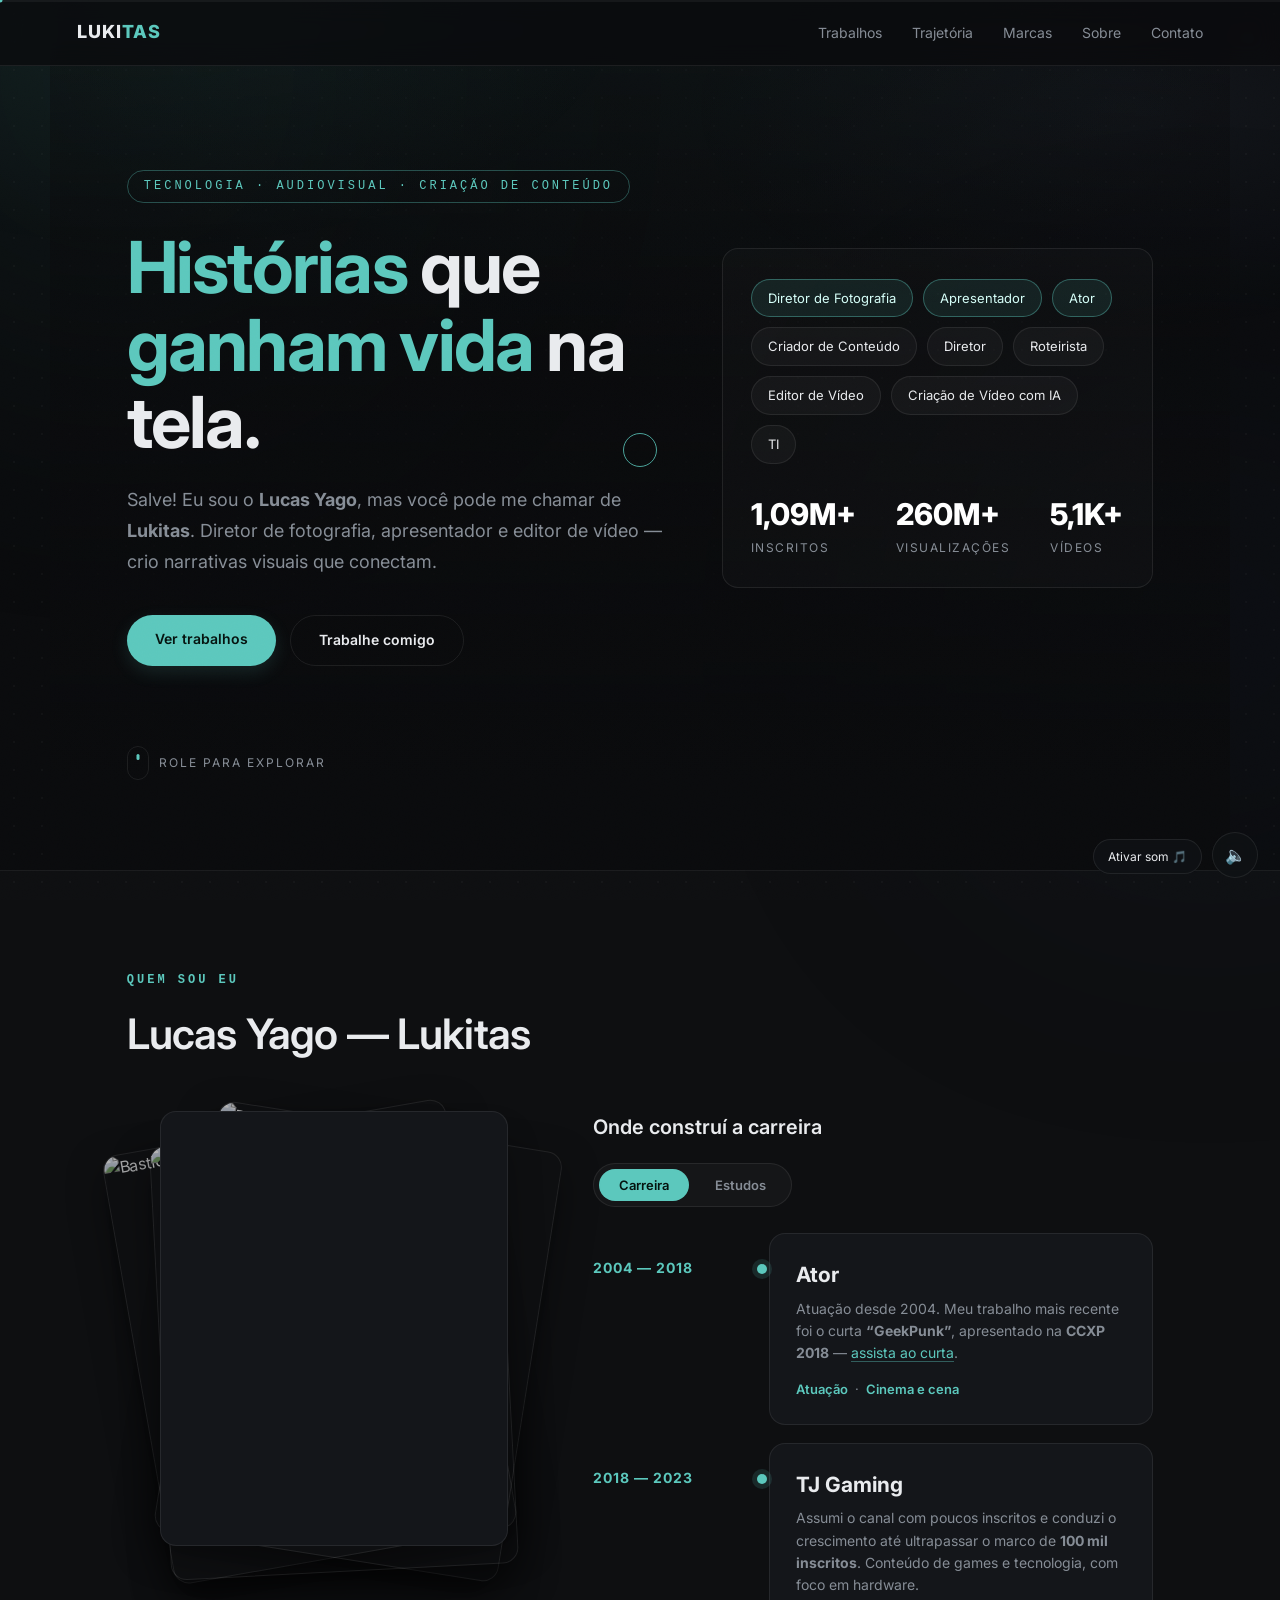
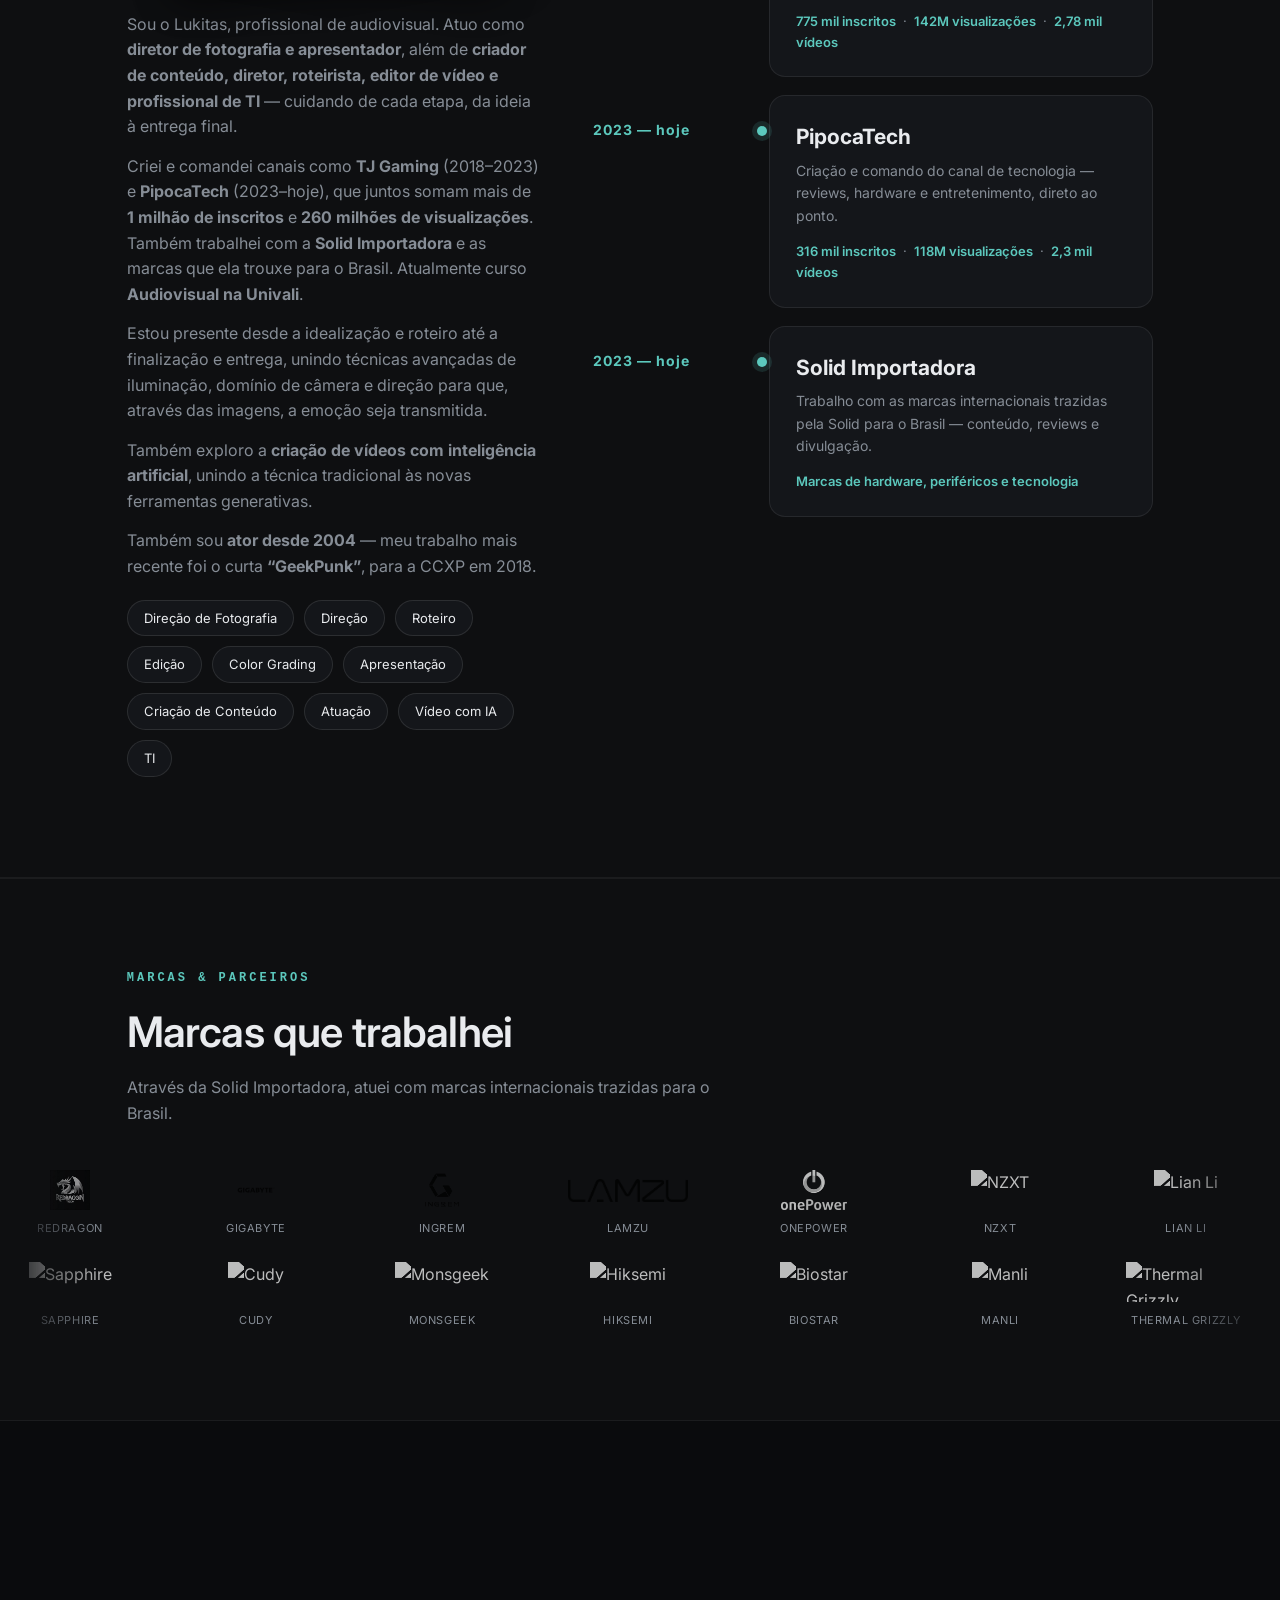
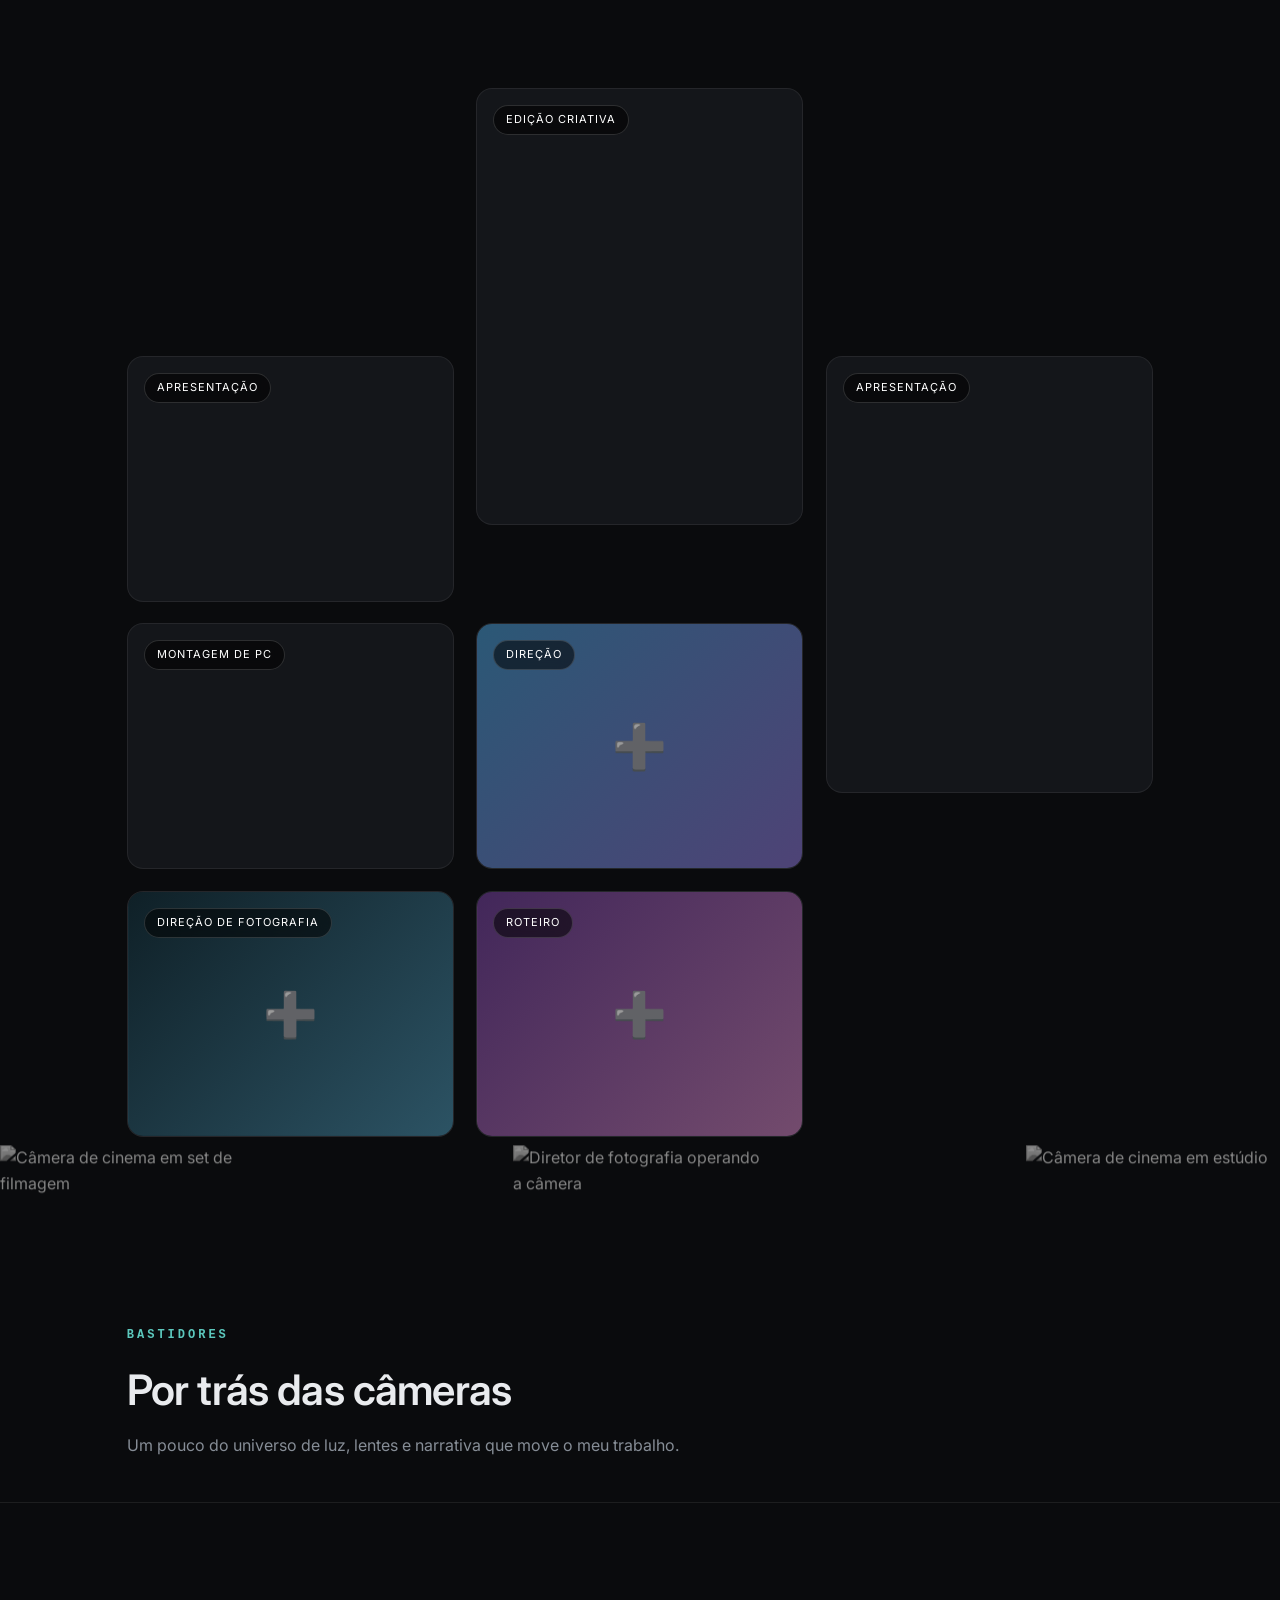
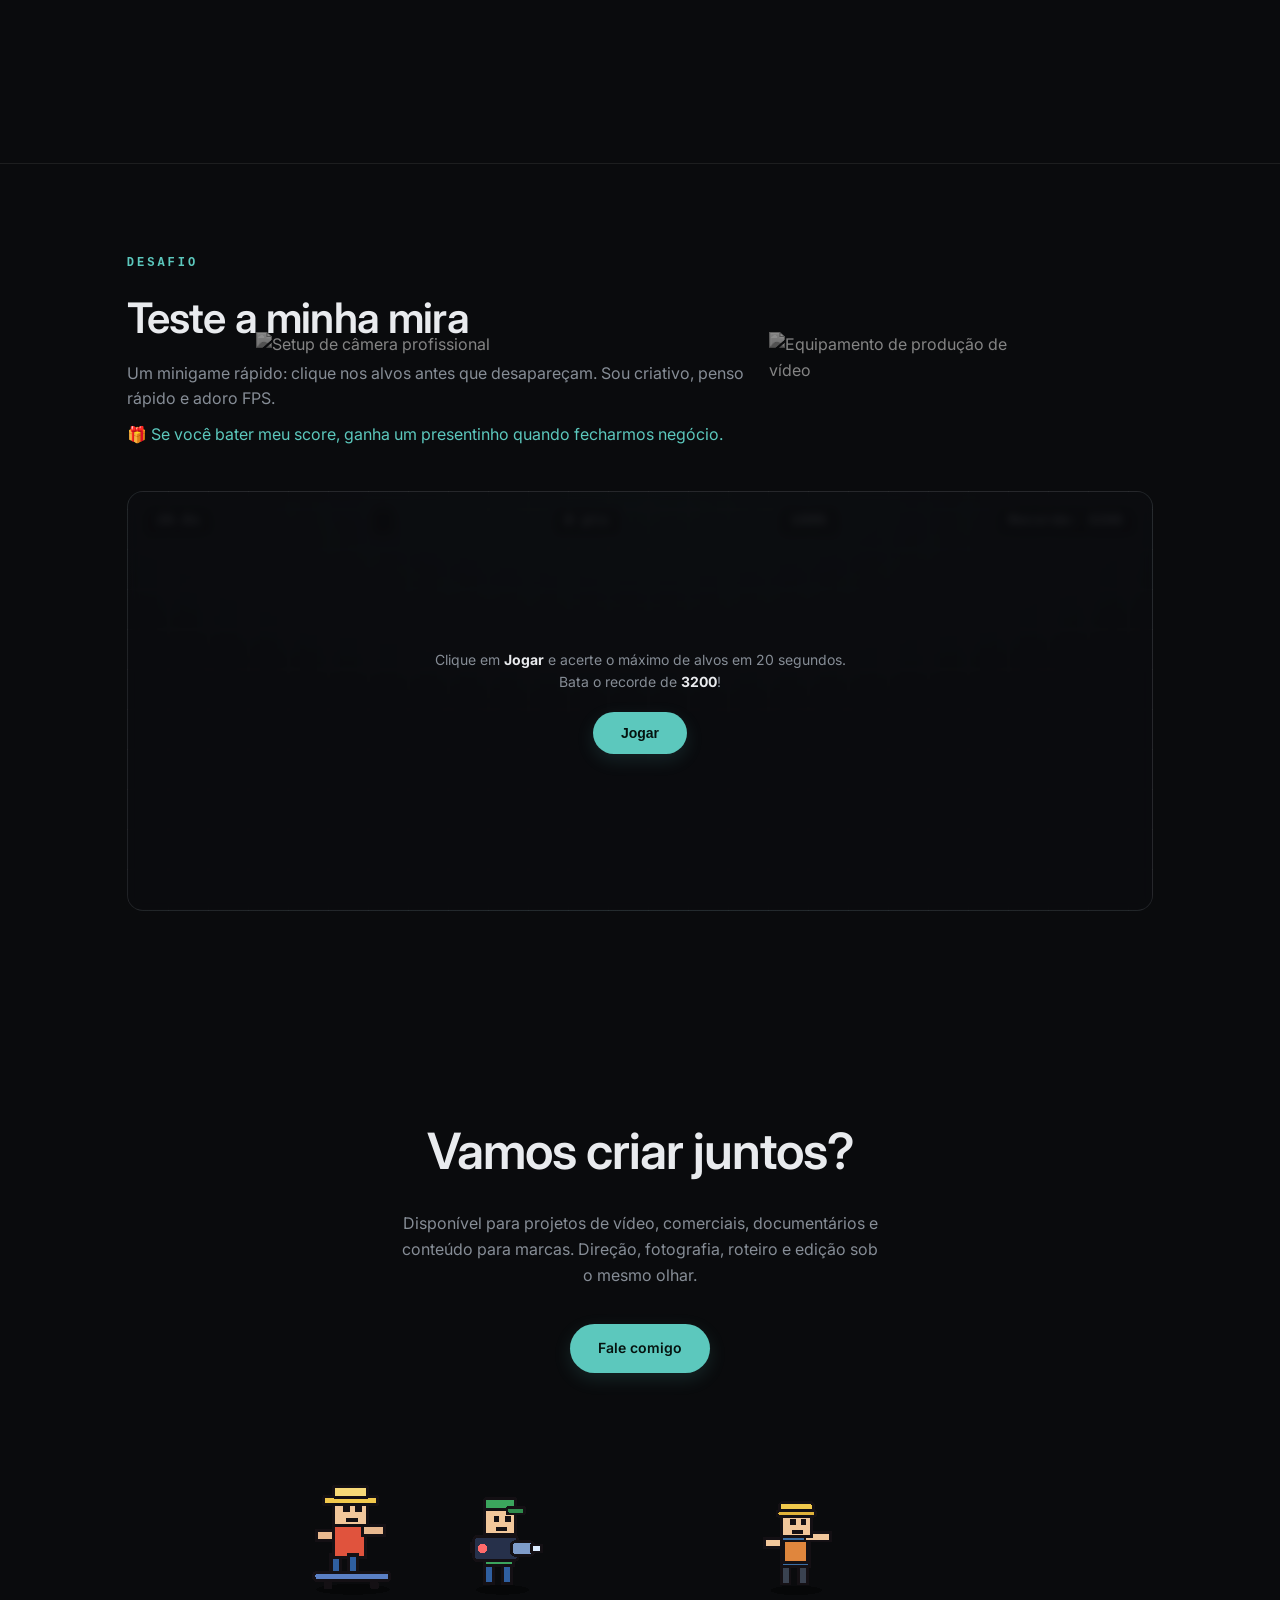
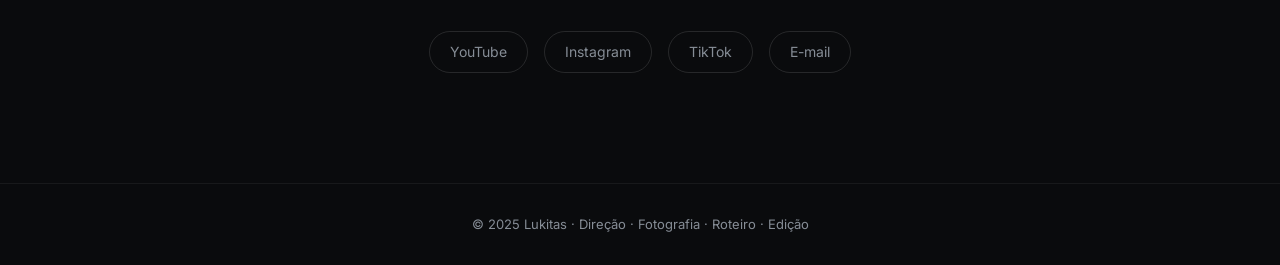
==== portfolio/index.html @ 2ec91adf "Remove floating hero video (subtle glow instead), redesign soundtrack to elegant ambient (pad+bass+s" ====
<!DOCTYPE html>
<html lang="pt-BR">
<head>
<meta charset="UTF-8">
<meta name="viewport" content="width=device-width, initial-scale=1.0">
<link rel="preconnect" href="https://fonts.googleapis.com">
<link rel="preconnect" href="https://fonts.gstatic.com" crossorigin>
<link href="https://fonts.googleapis.com/css2?family=Inter:wght@300;400;500;600;700;800&display=swap" rel="stylesheet">
<title>Lukitas — Direção, Fotografia &amp; Vídeo</title>
<style>
  :root {
    --bg: #0a0b0d;
    --bg-soft: #101216;
    --card: #14161a;
    --txt: #e9ebee;
    --muted: #868d96;
    --accent: #5cc8bd;
    --accent2: #7f9cc9;
    --line: rgba(255,255,255,.08);
    --radius: 16px;
    --maxw: 1180px;
  }
  * { margin: 0; padding: 0; box-sizing: border-box; }
  html { scroll-behavior: smooth; }
  body {
    background: var(--bg);
    color: var(--txt);
    font-family: 'Inter', system-ui, -apple-system, sans-serif;
    line-height: 1.6;
    overflow-x: hidden;
  }
  body::before {
    content: ''; position: fixed; inset: 0; z-index: 0; pointer-events: none;
    background-image: radial-gradient(rgba(255,255,255,.032) 1px, transparent 1px);
    background-size: 28px 28px;
  }
  .display { font-family: 'Inter', system-ui, sans-serif; font-weight: 600; letter-spacing: -0.02em; }

  /* ---------- Fundo decorativo ---------- */
  .glow {
    position: fixed; border-radius: 50%; filter: blur(150px); opacity: .12;
    pointer-events: none; z-index: 0;
  }
  .glow.a { width: 520px; height: 520px; background: #2f6f68; top: -180px; left: -140px; }
  .glow.b { width: 460px; height: 460px; background: #2a3a5c; top: 45%; right: -160px; }

  /* ---------- Nav ---------- */
  header {
    position: fixed; top: 0; left: 0; right: 0; z-index: 50;
    display: flex; justify-content: space-between; align-items: center;
    padding: 18px 6vw;
    backdrop-filter: blur(12px);
    background: rgba(10,11,13,.72);
    border-bottom: 1px solid var(--line);
  }
  .logo { font-weight: 800; letter-spacing: 1px; font-size: 18px; }
  .logo span { color: var(--accent); }
  nav a {
    color: var(--muted); text-decoration: none; margin-left: 26px;
    font-size: 14px; transition: color .25s;
  }
  nav a:hover { color: var(--txt); }

  /* ---------- Hero ---------- */
  .hero {
    position: relative; z-index: 1;
    max-width: var(--maxw); margin: 0 auto;
    padding: 170px 6vw 90px;
    display: grid; grid-template-columns: minmax(0, 1.25fr) minmax(0, 1fr);
    column-gap: 56px; row-gap: 34px; align-items: center;
  }
  .hero-esq { min-width: 0; }
  .hero-dir { display: flex; flex-direction: column; gap: 26px; background: rgba(255,255,255,.02); border: 1px solid var(--line); border-radius: var(--radius); padding: 30px 28px; }
  .hero .scroll-cue { grid-column: 1 / -1; }
  .hero-dir .roles { margin-top: 0; }
  .hero-dir .stats { margin-top: 0; }
  @media (max-width: 900px) { .hero { grid-template-columns: 1fr; } .hero-dir { padding: 24px 22px; } }
  .tag {
    display: inline-block; font-size: 12px; letter-spacing: 3px;
    text-transform: uppercase; color: var(--accent);
    font-family: ui-monospace, 'SF Mono', Menlo, monospace;
    border: 1px solid rgba(92,200,189,.35); border-radius: 999px;
    padding: 6px 16px; margin-bottom: 26px;
  }
  .hero h1 {
    font-size: clamp(38px, 5.6vw, 72px); line-height: 1.08;
    font-weight: 700; letter-spacing: -0.025em; margin-bottom: 24px;
  }
  .hero h1 em { font-style: normal; color: var(--accent); }
  .hero p { color: var(--muted); font-size: clamp(15px, 1.6vw, 18px); max-width: 620px; line-height: 1.7; }
  .cta { margin-top: 38px; display: flex; gap: 14px; flex-wrap: wrap; }
  .btn {
    padding: 13px 28px; border-radius: 999px; font-size: 14px; font-weight: 600;
    text-decoration: none; transition: transform .25s, box-shadow .25s;
    display: inline-block; cursor: pointer; border: none;
  }
  .btn.primary { background: var(--accent); color: #05130f; box-shadow: 0 6px 18px rgba(92,200,189,.14); }
  .btn.ghost { background: transparent; color: var(--txt); border: 1px solid var(--line); }
  .btn.ghost:hover { border-color: var(--accent); }
  .btn:hover { transform: translateY(-2px); }
  .roles { display: flex; flex-wrap: wrap; gap: 10px; margin-top: 30px; }
  .roles span {
    font-size: 13px; color: var(--txt); padding: 8px 16px; border-radius: 999px;
    background: rgba(255,255,255,.035); border: 1px solid var(--line);
  }
  .roles span.princ { background: rgba(92,200,189,.10); border-color: rgba(92,200,189,.40); color: #d6fff9; }
  .stats { display: flex; gap: 40px; margin-top: 44px; flex-wrap: wrap; }
  .stats div { display: flex; flex-direction: column; }
  .stats strong { font-size: 30px; font-weight: 800; color: #fff; }
  .stats span { font-size: 12px; letter-spacing: 1.5px; text-transform: uppercase; color: var(--muted); }
  @media (max-width: 720px) { .stats { gap: 26px; } .stats strong { font-size: 24px; } }
  .sec-head p { color: var(--muted); margin-top: 10px; max-width: 620px; }
  /* Timeline */
  #trajetoria { padding: 100px 0; }
  .timeline { display: flex; flex-direction: column; gap: 18px; }
  .tl-item { display: grid; grid-template-columns: 150px 1fr; gap: 26px; align-items: start; }
  .tl-ano { color: var(--accent); font-weight: 700; font-size: 14px; padding-top: 24px; letter-spacing: 1px; }
  .tl-card { background: var(--card); border: 1px solid rgba(255,255,255,.08); border-radius: var(--radius); padding: 24px 26px; position: relative; }
  .tl-card::before { content: ''; position: absolute; left: -13px; top: 30px; width: 10px; height: 10px; border-radius: 50%; background: var(--accent); box-shadow: 0 0 0 5px rgba(92,200,189,.14); }
  .tl-card h3 { font-size: 21px; margin-bottom: 6px; }
  .tl-card p { color: var(--muted); font-size: 14px; }
  .tl-stats { margin-top: 14px; font-size: 13px; color: var(--accent); font-weight: 600; }
  .tl-card a { color: var(--accent); text-decoration: none; border-bottom: 1px solid rgba(92,200,189,.4); }
  .tl-card a:hover { border-bottom-color: var(--accent); }
  .tl-stats span { color: var(--muted); font-weight: 400; margin: 0 4px; }
  /* Marcas */
  #marcas { padding: 90px 0; background: var(--bg-soft); border-top: 1px solid rgba(255,255,255,.05); border-bottom: 1px solid rgba(255,255,255,.05); }
  .carrossel-duplo { margin-top: 40px; display: flex; flex-direction: column; gap: 24px; }
  .marquee { position: relative; overflow: hidden;
    -webkit-mask-image: linear-gradient(90deg, transparent, #000 8%, #000 92%, transparent);
    mask-image: linear-gradient(90deg, transparent, #000 8%, #000 92%, transparent); }
  .marquee-track { display: flex; gap: 46px; width: max-content; animation: rolar 80s linear infinite; }
  .marquee-track.rev { animation-direction: reverse; }
  .marquee:hover .marquee-track { animation-play-state: paused; }
  @keyframes rolar { from { transform: translateX(0); } to { transform: translateX(-50%); } }
  /* Quem sou eu */
  .sobre-junto { display: grid; grid-template-columns: 0.85fr 1.15fr; gap: 52px; align-items: start; }
  .foto-pilha { position: relative; margin-bottom: 66px; }
  .foto { position: relative; z-index: 4; width: 84%; margin: 0 auto; border-radius: var(--radius); overflow: hidden; border: 1px solid var(--line); aspect-ratio: 4/5; background: var(--card); }
  .foto img { width: 100%; height: 100%; object-fit: cover; display: block; }
  .pilha-foto { position: absolute; top: 0; left: 8%; width: 84%; height: 100%; border-radius: var(--radius); overflow: hidden; border: 1px solid var(--line); box-shadow: 0 16px 36px rgba(0,0,0,.5); transition: transform .6s cubic-bezier(.2,.8,.2,1); }
  .pilha-foto img { width: 100%; height: 100%; object-fit: cover; display: block; filter: grayscale(.5) brightness(.7); }
  .pilha-foto.f1 { z-index: 1; transform: translate(-7%, 3%) rotate(-10deg); }
  .pilha-foto.f2 { z-index: 2; transform: translate(7%, 3%) rotate(9deg); }
  .pilha-foto.f3 { z-index: 3; transform: translate(0, 6%) rotate(-3deg); }
  .foto-pilha:hover .f1 { transform: translate(-16%, 9%) rotate(-14deg); }
  .foto-pilha:hover .f2 { transform: translate(17%, 9%) rotate(12deg); }
  .foto-pilha:hover .f3 { transform: translate(0, 13%) rotate(-5deg); }
  .sobre-esq p { color: var(--muted); margin-bottom: 14px; }
  .sobre-esq .skills { margin-top: 20px; }
  .tl-titulo { font-size: 20px; font-weight: 600; margin-bottom: 20px; }
  .abas { display: flex; gap: 6px; margin-bottom: 26px; background: rgba(255,255,255,.03); border: 1px solid var(--line); border-radius: 999px; padding: 5px; width: fit-content; }
  .aba { background: transparent; border: none; color: var(--muted); font-size: 13px; font-weight: 600; padding: 8px 20px; border-radius: 999px; cursor: pointer; transition: all .25s; font-family: inherit; }
  .aba:hover { color: var(--txt); }
  .aba.ativa { background: var(--accent); color: #05130f; }
  .aba-painel.oculto { display: none; }
  @media (max-width: 880px) { .sobre-junto { grid-template-columns: 1fr; gap: 34px; } }
  .marca { display: flex; flex-direction: column; align-items: center; gap: 10px; width: 140px; flex: 0 0 auto; }
  .marca img { height: 40px; width: auto; max-width: 120px; object-fit: contain; filter: grayscale(1) brightness(1.8); opacity: .72; transition: filter .3s, opacity .3s; }
  .marca:hover img { filter: grayscale(0) brightness(1); opacity: 1; }
  .marca span { font-size: 11px; letter-spacing: .6px; color: var(--muted); text-transform: uppercase; white-space: nowrap; }
  @media (max-width: 720px) { .marca { width: 110px; } .marca img { height: 32px; } }
  @media (max-width: 720px) { .tl-item { grid-template-columns: 1fr; gap: 6px; } .tl-ano { padding-top: 0; } .tl-card::before { display: none; } }

  /* ---------- Seções ---------- */
  section { position: relative; z-index: 1; }
  .wrap { max-width: var(--maxw); margin: 0 auto; padding: 0 6vw; }
  .sec-head { margin-bottom: 44px; }
  .sec-head .kicker {
    font-size: 12px; letter-spacing: 3px; text-transform: uppercase;
    color: var(--accent); font-weight: 700;
    font-family: ui-monospace, 'SF Mono', Menlo, monospace;
  }
  .sec-head h2 {
    font-size: clamp(26px, 3.6vw, 42px); font-weight: 600; letter-spacing: -0.02em; margin-top: 10px;
  }

  /* ---------- Filtros ---------- */
  .filtros { display: flex; gap: 10px; flex-wrap: wrap; margin-bottom: 34px; }
  .filtro {
    background: var(--card); color: var(--muted); border: 1px solid rgba(255,255,255,.08);
    padding: 8px 20px; border-radius: 999px; font-size: 13px; cursor: pointer;
    transition: all .25s;
  }
  .filtro:hover { color: var(--txt); border-color: rgba(255,255,255,.25); }
  .filtro.ativo { background: var(--accent); color: #05130f; border-color: transparent; }

  /* ---------- Galeria ---------- */
  #trabalhos { padding: 60px 0 100px; }
  .grid {
    display: grid; gap: 22px;
    grid-template-columns: repeat(auto-fill, minmax(300px, 1fr));
  }
  .item {
    position: relative; border-radius: var(--radius); overflow: hidden;
    cursor: pointer; background: var(--card);
    border: 1px solid rgba(255,255,255,.07);
    aspect-ratio: 4 / 3;
    transition: transform .4s cubic-bezier(.2,.8,.2,1), box-shadow .4s, opacity .4s;
  }
  .item.alto { grid-row: span 2; aspect-ratio: 3 / 4; }
  .item:hover { transform: translateY(-6px); box-shadow: 0 24px 50px rgba(0,0,0,.5); }
  .item .thumb {
    position: absolute; inset: 0;
    background-size: cover; background-position: center;
    transition: transform .6s cubic-bezier(.2,.8,.2,1);
  }
  .item:hover .thumb { transform: scale(1.08); }
  .item .overlay {
    position: absolute; inset: 0; display: flex; flex-direction: column;
    justify-content: flex-end; padding: 24px;
    background: linear-gradient(to top, rgba(0,0,0,.85), rgba(0,0,0,0) 55%);
    opacity: 0; transition: opacity .4s;
  }
  .item:hover .overlay { opacity: 1; }
  .item .overlay h3 { font-size: 19px; font-weight: 700; }
  .item .overlay span { font-size: 12px; color: var(--accent); letter-spacing: 1px; text-transform: uppercase; }
  .item .badge {
    position: absolute; top: 16px; left: 16px; z-index: 2;
    background: rgba(0,0,0,.55); backdrop-filter: blur(6px);
    color: #fff; font-size: 11px; letter-spacing: 1px; text-transform: uppercase;
    padding: 5px 12px; border-radius: 999px; border: 1px solid rgba(255,255,255,.15);
  }
  .item.oculto { display: none; }

  /* ---------- Sobre ---------- */
  #sobre { padding: 100px 0; background: var(--bg-soft); border-top: 1px solid rgba(255,255,255,.05); border-bottom: 1px solid rgba(255,255,255,.05); }
  .sobre-grid { display: grid; grid-template-columns: 1fr 1fr; gap: 60px; align-items: center; }
  .sobre-grid p { color: var(--muted); margin-bottom: 16px; }
  .skills { display: flex; flex-wrap: wrap; gap: 10px; margin-top: 24px; }
  .skills span {
    background: var(--card); border: 1px solid rgba(255,255,255,.1);
    padding: 7px 16px; border-radius: 999px; font-size: 13px; color: var(--txt);
  }
  .retrato {
    aspect-ratio: 1; border-radius: var(--radius);
    background: linear-gradient(160deg, #131a20, #0e1418);
    border: 1px solid var(--line);
    display: flex; align-items: center; justify-content: center;
    font-size: 60px; color: var(--accent);
    box-shadow: 0 24px 50px rgba(0,0,0,.4);
  }

  /* ---------- Contato ---------- */
  #contato { padding: 110px 0; text-align: center; }
  .mascotes { position: relative; height: 182px; margin: 46px auto 0; max-width: 700px; }
  .mascote-skatista, .mascote-cine, .mascote-construtor { position: absolute; bottom: 4px; }
  .mascote-skatista svg, .mascote-cine svg, .mascote-construtor svg { display: block; width: 100%; height: auto; overflow: visible; }
  .mascote-skatista { left: 2%; width: 98px; animation: andar 11s ease-in-out infinite; }
  .mascote-skatista .bob { animation: bob 1s ease-in-out infinite; }
  @keyframes andar { 0% { left: 2%; } 50% { left: 82%; } 100% { left: 2%; } }
  @keyframes bob { 0%,100% { transform: translateY(0) rotate(-1.5deg); } 50% { transform: translateY(-5px) rotate(1.5deg); } }
  .mascote-cine { left: 24%; width: 98px; animation: balancar 3.6s ease-in-out infinite; }
  @keyframes balancar { 0%,100% { transform: rotate(-3deg); } 50% { transform: rotate(3deg); } }
  .mascote-cine .rec { animation: piscar 1.1s steps(1) infinite; }
  @keyframes piscar { 0%,50% { opacity: 1; } 51%,100% { opacity: .12; } }
  .mascote-construtor { right: 16%; width: 116px; }
  .mascote-construtor .bloco { opacity: 0; animation: empilhar 3.6s ease-in-out infinite; }
  .mascote-construtor .b2 { animation-delay: .55s; }
  .mascote-construtor .b3 { animation-delay: 1.1s; }
  @keyframes empilhar { 0%,8% { opacity: 0; transform: translateY(9px); } 24%,80% { opacity: 1; transform: none; } 96%,100% { opacity: 0; transform: translateY(9px); } }
  @media (max-width: 720px) { .mascotes { height: 140px; } .mascote-skatista { width: 72px; } .mascote-cine { left: 8%; width: 70px; } .mascote-construtor { right: 4%; width: 78px; } }
  #contato h2 { font-size: clamp(28px, 4.4vw, 50px); font-weight: 600; letter-spacing: -0.02em; margin-bottom: 20px; }
  #contato p { color: var(--muted); max-width: 480px; margin: 0 auto 36px; }
  .redes { display: flex; gap: 16px; justify-content: center; margin-top: 30px; flex-wrap: wrap; }
  .redes a {
    color: var(--muted); text-decoration: none; font-size: 14px;
    border: 1px solid rgba(255,255,255,.12); padding: 9px 20px; border-radius: 999px;
    transition: all .25s;
  }
  .redes a:hover { color: #fff; border-color: var(--accent); }

  /* ---------- Footer ---------- */
  footer {
    position: relative; z-index: 1; text-align: center;
    padding: 30px; color: var(--muted); font-size: 13px;
    border-top: 1px solid rgba(255,255,255,.06);
  }

  /* ---------- Lightbox ---------- */
  .lightbox {
    position: fixed; inset: 0; z-index: 100; display: none;
    align-items: center; justify-content: center; padding: 5vw;
    background: rgba(5,5,8,.92); backdrop-filter: blur(10px);
  }
  .lightbox.aberto { display: flex; animation: fade .3s; }
  @keyframes fade { from { opacity: 0; } to { opacity: 1; } }
  .lightbox .conteudo {
    max-width: 900px; width: 100%; border-radius: var(--radius); overflow: hidden;
    background: var(--card); border: 1px solid rgba(255,255,255,.1);
  }
  .lightbox .imagem { aspect-ratio: 16/10; background-size: cover; background-position: center; }
  .lightbox .texto { padding: 24px 28px; }
  .lightbox .texto h3 { font-size: 22px; }
  .lightbox .texto p { color: var(--muted); font-size: 14px; margin-top: 6px; }
  .lightbox .fechar {
    position: absolute; top: 24px; right: 28px; font-size: 34px; color: #fff;
    cursor: pointer; line-height: 1; opacity: .7; transition: opacity .2s;
  }
  .lightbox .fechar:hover { opacity: 1; }

  /* ---------- Revelar ao rolar ---------- */
  .revelar { opacity: 0; transform: translateY(30px); transition: opacity .7s, transform .7s; }
  .revelar.visivel { opacity: 1; transform: none; }

  @media (max-width: 720px) {
    .sobre-grid { grid-template-columns: 1fr; gap: 36px; }
    nav a { margin-left: 16px; font-size: 13px; }
  }


  /* ---------- Texturas de fundo ---------- */
  body::after {
    content: ''; position: fixed; inset: 0; z-index: 0; pointer-events: none;
    background:
      radial-gradient(60% 45% at 12% 0%, rgba(92,200,189,.08), transparent 62%),
      radial-gradient(55% 40% at 88% 12%, rgba(127,156,201,.08), transparent 62%);
  }
  .grain {
    position: fixed; inset: 0; z-index: 3; pointer-events: none; opacity: .035;
    mix-blend-mode: overlay;
    background-image: url("data:image/svg+xml,%3Csvg xmlns='http://www.w3.org/2000/svg' width='140' height='140'%3E%3Cfilter id='n'%3E%3CfeTurbulence type='fractalNoise' baseFrequency='0.85' numOctaves='2' stitchTiles='stitch'/%3E%3C/filter%3E%3Crect width='100%25' height='100%25' filter='url(%23n)'/%3E%3C/svg%3E");
  }

  /* ---------- Hero com imagem de fundo ---------- */
  .hero::after {
    content: ''; position: absolute; inset: 0; z-index: 0;
    background: linear-gradient(to bottom, rgba(10,11,13,.30), var(--bg) 90%);
  }
  .hero > * { position: relative; z-index: 1; }

  /* ---------- Faixa de bastidores ---------- */
  #bastidores { padding: 90px 0 0; position: relative; z-index: 1; }
  .bts-strip {
    display: grid; grid-template-columns: repeat(5, 1fr); gap: 2px;
    margin-top: 34px; border-top: 1px solid var(--line); border-bottom: 1px solid var(--line);
  }
  .bts-strip figure { overflow: hidden; height: 260px; margin: 0; position: relative; }
  .bts-strip img {
    width: 100%; height: 100%; object-fit: cover; display: block;
    filter: grayscale(1) contrast(1.05) brightness(.55);
    transition: filter .6s ease, transform .9s ease;
  }
  .bts-strip figure:hover img { filter: grayscale(0) contrast(1) brightness(.95); transform: scale(1.06); }
  @media (max-width: 860px) { .bts-strip { grid-template-columns: repeat(2, 1fr); } .bts-strip figure { height: 180px; } }

  /* ---------- Fundo translucido p/ textura aparecer ---------- */
  #sobre { background: rgba(255,255,255,.018); }
  #marcas { background: rgba(255,255,255,.018); }

  /* ---------- Animações extras ---------- */
  .scroll-progress { position: fixed; top: 0; left: 0; right: 0; height: 2px; z-index: 60; background: rgba(255,255,255,.05); }
  .scroll-progress span { display: block; height: 100%; width: 0; background: linear-gradient(90deg, var(--accent), var(--accent2)); box-shadow: 0 0 10px rgba(92,200,189,.35); }
  .spotlight { position: fixed; width: 640px; height: 640px; border-radius: 50%; pointer-events: none; z-index: 0; left: 0; top: 0; background: radial-gradient(circle, rgba(92,200,189,.06), transparent 62%); transform: translate(-50%,-50%); opacity: 0; transition: opacity .5s; }

  /* Entrada do hero */
  @keyframes subir { from { opacity: 0; transform: translateY(26px); } to { opacity: 1; transform: none; } }
  .hero > * { animation: subir .9s cubic-bezier(.2,.8,.2,1) both; }
  .hero .hero-esq { animation-delay: .05s; }
  .hero .hero-dir { animation-delay: .35s; }
  .hero .scroll-cue { animation-delay: .7s; }

  /* Brilho suave no topo do hero */
  .hero::before { content: ''; position: absolute; inset: 0; z-index: 0; pointer-events: none;
    background: radial-gradient(85% 65% at 50% 0%, rgba(92,200,189,.07), transparent 62%); }

  /* Titulo letra por letra */
  @keyframes letra { to { opacity: 1; transform: none; } }
  .hero h1 .letra { display: inline-block; opacity: 0; transform: translateY(.55em); animation: letra .7s cubic-bezier(.2,.8,.2,1) both; }
  .hero h1 .palavra { display: inline-block; white-space: nowrap; }

  /* Indicador de rolagem */
  .scroll-cue { display: flex; align-items: center; gap: 10px; margin-top: 46px; font-size: 12px; letter-spacing: 2px; text-transform: uppercase; color: var(--muted); }
  .scroll-cue span { width: 22px; height: 34px; border: 1px solid var(--line); border-radius: 12px; position: relative; }
  .scroll-cue span::after { content: ''; position: absolute; left: 50%; top: 7px; width: 3px; height: 6px; border-radius: 2px; background: var(--accent); transform: translateX(-50%); animation: roda 1.6s ease-in-out infinite; }
  @keyframes roda { 0% { opacity: 0; transform: translate(-50%, 0); } 40% { opacity: 1; } 100% { opacity: 0; transform: translate(-50%, 12px); } }

  /* Preloader claquete */
  .preloader { position: fixed; inset: 0; z-index: 200; display: flex; flex-direction: column; align-items: center; justify-content: center; gap: 26px; background: var(--bg); transition: opacity .6s, visibility .6s; }
  .preloader.oculto { opacity: 0; visibility: hidden; }
  .claquete { width: 190px; }
  .claquete-topo { height: 26px; border-radius: 4px 4px 0 0; transform-origin: left bottom; background: repeating-linear-gradient(115deg, var(--txt) 0 14px, #0c0d10 14px 28px); animation: clap 1.2s ease-in-out infinite; }
  .claquete-corpo { height: 84px; margin-top: 6px; border-radius: 4px; background: linear-gradient(160deg, #1a1d24, #101216); border: 1px solid var(--line); display: flex; align-items: center; justify-content: center; letter-spacing: 5px; font-weight: 800; color: var(--muted); font-size: 13px; }
  @keyframes clap { 0%,100% { transform: rotate(0); } 45% { transform: rotate(-18deg); } 55% { transform: rotate(-18deg); } }
  .pre-barra { width: 190px; height: 3px; background: rgba(255,255,255,.08); border-radius: 99px; overflow: hidden; }
  .pre-barra span { display: block; height: 100%; width: 0; background: linear-gradient(90deg, var(--accent), var(--accent2)); animation: carregar 1.6s ease forwards; }
  @keyframes carregar { to { width: 100%; } }

  /* Fundo em movimento */
  @keyframes flutuar { 0%,100% { transform: translate(0,0) scale(1); } 50% { transform: translate(-2.5%,2%) scale(1.09); } }
  body::after { animation: flutuar 32s ease-in-out infinite; }

  /* Granulado de filme */
  @keyframes graozinho { 0%,100% { opacity: .03; } 50% { opacity: .05; } }
  .grain { animation: graozinho 7s steps(2,end) infinite; }

  /* Nav underline */
  nav a { position: relative; }
  nav a::after { content: ''; position: absolute; left: 0; bottom: -4px; height: 1px; width: 0; background: var(--accent); transition: width .3s; }
  nav a:hover::after { width: 100%; }

  /* Tilt dos cards */
  .item { will-change: transform; }

  /* Cursor personalizado */
  body.tem-cursor { cursor: none; }
  body.tem-cursor a, body.tem-cursor button { cursor: none; }
  .cursor { position: fixed; top: 0; left: 0; width: 34px; height: 34px; border: 1px solid var(--accent); border-radius: 50%; pointer-events: none; z-index: 150; transform: translate(-50%,-50%); transition: width .28s, height .28s, background .28s, border-color .28s, opacity .3s; opacity: .8; }
  .cursor-dot { position: fixed; top: 0; left: 0; width: 5px; height: 5px; border-radius: 50%; background: var(--accent); pointer-events: none; z-index: 151; transform: translate(-50%,-50%); }
  .cursor.grande { width: 68px; height: 68px; background: rgba(92,200,189,.12); border-color: transparent; opacity: 1; }
  @media (hover: none) { .cursor, .cursor-dot { display: none; } }
  .som-btn { position: fixed; bottom: 22px; right: 22px; z-index: 90; width: 46px; height: 46px; border-radius: 50%; background: rgba(16,18,22,.72); border: 1px solid var(--line); color: var(--txt); font-size: 17px; line-height: 1; display: flex; align-items: center; justify-content: center; backdrop-filter: blur(8px); cursor: pointer; transition: border-color .3s, transform .3s, box-shadow .3s; }
  .som-btn:hover { border-color: var(--accent); transform: scale(1.06); }
  .som-btn.ativo { border-color: var(--accent); box-shadow: 0 0 0 3px rgba(92,200,189,.15); color: var(--accent); }
  .som-hint { position: fixed; bottom: 26px; right: 78px; z-index: 90; background: rgba(16,18,22,.85); border: 1px solid var(--line); color: var(--txt); font-size: 12px; padding: 7px 14px; border-radius: 999px; white-space: nowrap; backdrop-filter: blur(8px); animation: pulsaDica 2.4s ease-in-out infinite; pointer-events: none; transition: opacity .4s; }
  .som-hint.oculto { opacity: 0; }
  @keyframes pulsaDica { 0%,100% { opacity: .55; transform: translateX(0); } 50% { opacity: 1; transform: translateX(-4px); } }

  /* Cortina nas secoes */
  .sec-head.revelar h2 { clip-path: inset(0 100% 0 0); transition: clip-path 1.1s cubic-bezier(.2,.8,.2,1) .1s; }
  .sec-head.revelar.visivel h2 { clip-path: inset(0 0 0 0); }

  @media (prefers-reduced-motion: reduce) { * { animation: none !important; transition: none !important; } }

  /* Minigame */
  #minigame { padding: 90px 0; }
  .arena { position: relative; height: 420px; border-radius: var(--radius); border: 1px solid var(--line); overflow: hidden; cursor: crosshair;
    background: radial-gradient(120% 100% at 50% 0%, rgba(92,200,189,.06), transparent 60%),
      repeating-linear-gradient(0deg, rgba(255,255,255,.025) 0 1px, transparent 1px 40px),
      repeating-linear-gradient(90deg, rgba(255,255,255,.025) 0 1px, transparent 1px 40px), #0d0f13; }
  .hud { position: absolute; top: 14px; left: 16px; right: 16px; display: flex; justify-content: space-between; font-family: ui-monospace, Menlo, monospace; font-size: 13px; color: var(--muted); z-index: 3; pointer-events: none; letter-spacing: 1px; }
  .hud span { background: rgba(0,0,0,.35); border: 1px solid var(--line); padding: 4px 12px; border-radius: 8px; }
  .mira { position: absolute; inset: 0; z-index: 2; }
  .alvo { position: absolute; border-radius: 50%; background: radial-gradient(circle at 35% 30%, #bff3ea, var(--accent) 55%, #2b6f68); box-shadow: 0 0 0 2px rgba(92,200,189,.35), 0 8px 24px rgba(92,200,189,.25); cursor: crosshair; animation: surgir .18s ease-out; }
  .alvo::after { content: ''; position: absolute; inset: 32%; border-radius: 50%; background: rgba(10,11,13,.85); }
  @keyframes surgir { from { transform: scale(.2); opacity: 0; } to { transform: scale(1); opacity: 1; } }
  .alvo.errou { animation: sumir .2s ease-in forwards; }
  @keyframes sumir { to { transform: scale(.3); opacity: 0; } }
  .arena-msg { position: absolute; inset: 0; z-index: 4; display: flex; flex-direction: column; align-items: center; justify-content: center; gap: 18px; text-align: center; background: rgba(10,11,13,.72); backdrop-filter: blur(4px); padding: 20px; transition: opacity .3s; }
  .arena-msg.oculto { opacity: 0; visibility: hidden; }
  .arena-msg p { color: var(--muted); max-width: 430px; font-size: 14px; }
  .arena-msg strong { color: var(--txt); }
  .arena.jogando { cursor: none; }
  .ret { position: absolute; z-index: 3; width: 28px; height: 28px; margin: -14px 0 0 -14px; border: 2px solid rgba(92,200,189,.85); border-radius: 50%; pointer-events: none; display: none; }
  .ret::after { content: ''; position: absolute; left: 50%; top: 50%; width: 3px; height: 3px; background: var(--accent); border-radius: 50%; transform: translate(-50%,-50%); }
  .arena.jogando .ret { display: block; }
  body.mirando .cursor, body.mirando .cursor-dot { opacity: 0; }
  .alvo.bonus { background: radial-gradient(circle at 35% 30%, #ffffff, #e6fff9 55%, #8fe0d2); box-shadow: 0 0 0 2px rgba(255,255,255,.5), 0 0 22px rgba(180,255,240,.4); }
  .pop { position: absolute; z-index: 5; font-family: ui-monospace, Menlo, monospace; font-size: 15px; font-weight: 700; color: var(--accent); pointer-events: none; animation: poppop .8s ease-out forwards; }
  .pop.bonus { color: #ffffff; }
  @keyframes poppop { from { opacity: 1; transform: translateY(0) scale(1); } to { opacity: 0; transform: translateY(-34px) scale(1.25); } }
  .hud span#hudCombo { color: var(--accent); }
  .sec-head .desafio { color: var(--accent); margin-top: 10px; }
  @media (max-width: 720px) { .arena { height: 340px; } .hud { font-size: 11px; } .hud span { padding: 3px 8px; } }
</style>
</head>
<body>
  <div class="preloader" id="preloader">
    <div class="claquete" aria-hidden="true">
      <div class="claquete-topo"></div>
      <div class="claquete-corpo">LUKITAS</div>
    </div>
    <div class="pre-barra"><span></span></div>
  </div>
  <div class="glow a"></div>
  <div class="glow b"></div>
  <div class="grain"></div>
  <div class="scroll-progress"><span id="progress"></span></div>
  <div class="spotlight" id="spotlight" aria-hidden="true"></div>
  <div class="cursor" id="cursor" aria-hidden="true"></div>
  <div class="cursor-dot" id="cursor-dot" aria-hidden="true"></div>
  <button class="som-btn" id="somBtn" aria-label="Ligar ou desligar a musica de fundo" title="Musica ambiente">🔈</button>
  <div class="som-hint" id="somHint">Ativar som 🎵</div>

  <header>
    <div class="logo">LUKI<span>TAS</span></div>
    <nav>
      <a href="#trabalhos">Trabalhos</a>
      <a href="#trajetoria">Trajetória</a>
      <a href="#marcas">Marcas</a>
      <a href="#sobre">Sobre</a>
      <a href="#contato">Contato</a>
    </nav>
  </header>

  <section class="hero">
    <div class="hero-esq">
      <span class="tag">Tecnologia · Audiovisual · Criação de Conteúdo</span>
      <h1 class="display"><em>Histórias</em> que <em>ganham vida</em> na tela.</h1>
      <p>Salve! Eu sou o <strong>Lucas Yago</strong>, mas você pode me chamar de <strong>Lukitas</strong>. Diretor de fotografia, apresentador e editor de vídeo — crio narrativas visuais que conectam.</p>
      <div class="cta">
        <a href="#trabalhos" class="btn primary">Ver trabalhos</a>
        <a href="#contato" class="btn ghost">Trabalhe comigo</a>
      </div>
    </div>
    <div class="hero-dir">
      <div class="roles">
        <span class="princ">Diretor de Fotografia</span><span class="princ">Apresentador</span><span class="princ">Ator</span><span>Criador de Conteúdo</span><span>Diretor</span><span>Roteirista</span><span>Editor de Vídeo</span><span>Criação de Vídeo com IA</span><span>TI</span>
      </div>
      <div class="stats">
        <div><strong>1,09M+</strong><span>inscritos</span></div>
        <div><strong>260M+</strong><span>visualizações</span></div>
        <div><strong>5,1K+</strong><span>vídeos</span></div>
      </div>
    </div>
    <div class="scroll-cue"><span></span>Role para explorar</div>
  </section>

  <!-- ===== QUEM SOU EU ===== -->
  <section id="sobre">
    <div class="wrap">
      <div class="sec-head revelar">
        <div class="kicker">Quem sou eu</div>
        <h2 class="display">Lucas Yago — Lukitas</h2>
      </div>
      <div class="sobre-junto">
        <div class="sobre-esq revelar">
          <div class="foto-pilha">
            <div class="pilha-foto f1"><img src="https://images.pexels.com/photos/38059008/pexels-photo-38059008.jpeg?auto=compress&cs=tinysrgb&w=600" alt="Bastidores"></div>
            <div class="pilha-foto f2"><img src="https://images.pexels.com/photos/32292610/pexels-photo-32292610.jpeg?auto=compress&cs=tinysrgb&w=600" alt="Dirigindo"></div>
            <div class="pilha-foto f3"><img src="https://images.pexels.com/photos/37593308/pexels-photo-37593308.jpeg?auto=compress&cs=tinysrgb&w=600" alt="Câmera"></div>
            <div class="foto">
              <img src="https://yt3.googleusercontent.com/X0cKDvFUOEKKOjyWTyzWIEjn_GSaIoc-XApSrpGg5uXk7ungxfVDyerB9FF5D4fBdR9kuCCxyQ=s400-c-k-c0x00ffffff-no-rj" alt="Lucas Yago (Lukitas)">
            </div>
          </div>
          <p>Sou o Lukitas, profissional de audiovisual. Atuo como <strong>diretor de fotografia e apresentador</strong>, além de <strong>criador de conteúdo, diretor, roteirista, editor de vídeo e profissional de TI</strong> — cuidando de cada etapa, da ideia à entrega final.</p>
          <p>Criei e comandei canais como <strong>TJ Gaming</strong> (2018–2023) e <strong>PipocaTech</strong> (2023–hoje), que juntos somam mais de <strong>1 milhão de inscritos</strong> e <strong>260 milhões de visualizações</strong>. Também trabalhei com a <strong>Solid Importadora</strong> e as marcas que ela trouxe para o Brasil. Atualmente curso <strong>Audiovisual na Univali</strong>.</p>
          <p>Estou presente desde a idealização e roteiro até a finalização e entrega, unindo técnicas avançadas de iluminação, domínio de câmera e direção para que, através das imagens, a emoção seja transmitida.</p>
          <p>Também exploro a <strong>criação de vídeos com inteligência artificial</strong>, unindo a técnica tradicional às novas ferramentas generativas.</p>
          <p>Também sou <strong>ator desde 2004</strong> — meu trabalho mais recente foi o curta <strong>“GeekPunk”</strong>, para a CCXP em 2018.</p>
          <div class="skills">
            <span>Direção de Fotografia</span><span>Direção</span><span>Roteiro</span><span>Edição</span><span>Color Grading</span><span>Apresentação</span><span>Criação de Conteúdo</span><span>Atuação</span><span>Vídeo com IA</span><span>TI</span>
          </div>
        </div>
        <div class="sobre-dir revelar">
          <h3 class="tl-titulo">Onde construí a carreira</h3>
          <div class="abas">
            <button class="aba ativa" data-aba="carreira">Carreira</button>
            <button class="aba" data-aba="estudos">Estudos</button>
          </div>
          <div class="aba-painel" data-painel="carreira">
            <div class="timeline">
              <div class="tl-item">
                <div class="tl-ano">2004 — 2018</div>
                <div class="tl-card">
                  <h3>Ator</h3>
                  <p>Atuação desde 2004. Meu trabalho mais recente foi o curta <strong>“GeekPunk”</strong>, apresentado na <strong>CCXP 2018</strong> — <a href="https://youtu.be/DijrR1Dr-Zw" target="_blank" rel="noopener">assista ao curta</a>.</p>
                  <div class="tl-stats">Atuação <span>·</span> Cinema e cena</div>
                </div>
              </div>
              <div class="tl-item">
                <div class="tl-ano">2018 — 2023</div>
                <div class="tl-card">
                  <h3>TJ Gaming</h3>
                  <p>Assumi o canal com poucos inscritos e conduzi o crescimento até ultrapassar o marco de <strong>100 mil inscritos</strong>. Conteúdo de games e tecnologia, com foco em hardware.</p>
                  <div class="tl-stats">775 mil inscritos <span>·</span> 142M visualizações <span>·</span> 2,78 mil vídeos</div>
                </div>
              </div>
              <div class="tl-item">
                <div class="tl-ano">2023 — hoje</div>
                <div class="tl-card">
                  <h3>PipocaTech</h3>
                  <p>Criação e comando do canal de tecnologia — reviews, hardware e entretenimento, direto ao ponto.</p>
                  <div class="tl-stats">316 mil inscritos <span>·</span> 118M visualizações <span>·</span> 2,3 mil vídeos</div>
                </div>
              </div>
              <div class="tl-item">
                <div class="tl-ano">2023 — hoje</div>
                <div class="tl-card">
                  <h3>Solid Importadora</h3>
                  <p>Trabalho com as marcas internacionais trazidas pela Solid para o Brasil — conteúdo, reviews e divulgação.</p>
                  <div class="tl-stats">Marcas de hardware, periféricos e tecnologia</div>
                </div>
              </div>
            </div>
          </div>
          <div class="aba-painel oculto" data-painel="estudos">
            <div class="timeline">
              <div class="tl-item">
                <div class="tl-ano">2026 — hoje</div>
                <div class="tl-card">
                  <h3>Univali — Audiovisual</h3>
                  <p>Faculdade de Audiovisual (em curso), aprofundando linguagem, técnica e direção.</p>
                  <div class="tl-stats">Graduação em andamento</div>
                </div>
              </div>
              <div class="tl-item">
                <div class="tl-ano">Desde 2004</div>
                <div class="tl-card">
                  <h3>Formação em Atuação</h3>
                  <p>Cursos e prática contínua em atuação para cinema e cena (adicione aqui suas escolas e cursos).</p>
                  <div class="tl-stats">Atuação</div>
                </div>
              </div>
            </div>
          </div>
        </div>
      </div>
    </div>
  </section>

  <!-- ===== MARCAS ===== -->
  <section id="marcas">
    <div class="wrap">
      <div class="sec-head revelar">
        <div class="kicker">Marcas &amp; Parceiros</div>
        <h2 class="display">Marcas que trabalhei</h2>
        <p>Através da Solid Importadora, atuei com marcas internacionais trazidas para o Brasil.</p>
      </div>
    </div>
    <div class="carrossel-duplo">
      <div class="marquee"><div class="marquee-track">
          <div class="marca"><img src="assets/marcas/redragon.jpg" alt="Redragon" loading="lazy"><span>Redragon</span></div>
          <div class="marca"><img src="assets/marcas/gigabyte.svg" alt="Gigabyte" loading="lazy"><span>Gigabyte</span></div>
          <div class="marca"><img src="assets/marcas/ingrem.png" alt="Ingrem" loading="lazy"><span>Ingrem</span></div>
          <div class="marca"><img src="assets/marcas/lamzu.png" alt="Lamzu" loading="lazy"><span>Lamzu</span></div>
          <div class="marca"><img src="assets/marcas/onepower.png" alt="OnePower" loading="lazy"><span>OnePower</span></div>
          <div class="marca"><img src="https://www.google.com/s2/favicons?domain=nzxt.com&sz=128" alt="NZXT" loading="lazy"><span>NZXT</span></div>
          <div class="marca"><img src="https://www.google.com/s2/favicons?domain=lian-li.com&sz=128" alt="Lian Li" loading="lazy"><span>Lian Li</span></div>
          <div class="marca"><img src="https://www.google.com/s2/favicons?domain=gamdias.com&sz=128" alt="Gamdias" loading="lazy"><span>Gamdias</span></div>
          <div class="marca"><img src="https://www.google.com/s2/favicons?domain=phanteks.com&sz=128" alt="Phanteks" loading="lazy"><span>Phanteks</span></div>
          <div class="marca"><img src="https://www.google.com/s2/favicons?domain=akkogear.com&sz=128" alt="Akko Gear" loading="lazy"><span>Akko Gear</span></div>
          <div class="marca"><img src="https://www.google.com/s2/favicons?domain=bequiet.com&sz=128" alt="be quiet!" loading="lazy"><span>be quiet!</span></div>
          <div class="marca"><img src="https://www.google.com/s2/favicons?domain=deepcool.com&sz=128" alt="Deepcool" loading="lazy"><span>Deepcool</span></div>
          <div class="marca"><img src="https://www.google.com/s2/favicons?domain=fnatic.com&sz=128" alt="Fnatic" loading="lazy"><span>Fnatic</span></div>
          <div class="marca"><img src="https://www.google.com/s2/favicons?domain=fsp-group.com&sz=128" alt="FSP" loading="lazy"><span>FSP</span></div>
          <div class="marca"><img src="https://www.google.com/s2/favicons?domain=divoom.com&sz=128" alt="Divoom" loading="lazy"><span>Divoom</span></div>
          <div class="marca"><img src="https://www.google.com/s2/favicons?domain=creative.com&sz=128" alt="Creative Labs" loading="lazy"><span>Creative Labs</span></div>
          <div class="marca"><img src="https://www.google.com/s2/favicons?domain=scytheus.com&sz=128" alt="Scythe" loading="lazy"><span>Scythe</span></div>
          <div class="marca"><img src="https://www.google.com/s2/favicons?domain=xp-pen.com&sz=128" alt="XP-Pen" loading="lazy"><span>XP-Pen</span></div>
          <div class="marca"><img src="https://www.google.com/s2/favicons?domain=maono.com&sz=128" alt="Maono" loading="lazy"><span>Maono</span></div>
          <div class="marca"><img src="assets/marcas/redragon.jpg" alt="Redragon" loading="lazy"><span>Redragon</span></div>
          <div class="marca"><img src="assets/marcas/gigabyte.svg" alt="Gigabyte" loading="lazy"><span>Gigabyte</span></div>
          <div class="marca"><img src="assets/marcas/ingrem.png" alt="Ingrem" loading="lazy"><span>Ingrem</span></div>
          <div class="marca"><img src="assets/marcas/lamzu.png" alt="Lamzu" loading="lazy"><span>Lamzu</span></div>
          <div class="marca"><img src="assets/marcas/onepower.png" alt="OnePower" loading="lazy"><span>OnePower</span></div>
          <div class="marca"><img src="https://www.google.com/s2/favicons?domain=nzxt.com&sz=128" alt="NZXT" loading="lazy"><span>NZXT</span></div>
          <div class="marca"><img src="https://www.google.com/s2/favicons?domain=lian-li.com&sz=128" alt="Lian Li" loading="lazy"><span>Lian Li</span></div>
          <div class="marca"><img src="https://www.google.com/s2/favicons?domain=gamdias.com&sz=128" alt="Gamdias" loading="lazy"><span>Gamdias</span></div>
          <div class="marca"><img src="https://www.google.com/s2/favicons?domain=phanteks.com&sz=128" alt="Phanteks" loading="lazy"><span>Phanteks</span></div>
          <div class="marca"><img src="https://www.google.com/s2/favicons?domain=akkogear.com&sz=128" alt="Akko Gear" loading="lazy"><span>Akko Gear</span></div>
          <div class="marca"><img src="https://www.google.com/s2/favicons?domain=bequiet.com&sz=128" alt="be quiet!" loading="lazy"><span>be quiet!</span></div>
          <div class="marca"><img src="https://www.google.com/s2/favicons?domain=deepcool.com&sz=128" alt="Deepcool" loading="lazy"><span>Deepcool</span></div>
          <div class="marca"><img src="https://www.google.com/s2/favicons?domain=fnatic.com&sz=128" alt="Fnatic" loading="lazy"><span>Fnatic</span></div>
          <div class="marca"><img src="https://www.google.com/s2/favicons?domain=fsp-group.com&sz=128" alt="FSP" loading="lazy"><span>FSP</span></div>
          <div class="marca"><img src="https://www.google.com/s2/favicons?domain=divoom.com&sz=128" alt="Divoom" loading="lazy"><span>Divoom</span></div>
          <div class="marca"><img src="https://www.google.com/s2/favicons?domain=creative.com&sz=128" alt="Creative Labs" loading="lazy"><span>Creative Labs</span></div>
          <div class="marca"><img src="https://www.google.com/s2/favicons?domain=scytheus.com&sz=128" alt="Scythe" loading="lazy"><span>Scythe</span></div>
          <div class="marca"><img src="https://www.google.com/s2/favicons?domain=xp-pen.com&sz=128" alt="XP-Pen" loading="lazy"><span>XP-Pen</span></div>
          <div class="marca"><img src="https://www.google.com/s2/favicons?domain=maono.com&sz=128" alt="Maono" loading="lazy"><span>Maono</span></div>
          </div></div>
      <div class="marquee"><div class="marquee-track rev">
          <div class="marca"><img src="https://www.google.com/s2/favicons?domain=sapphiretech.com&sz=128" alt="Sapphire" loading="lazy"><span>Sapphire</span></div>
          <div class="marca"><img src="https://www.google.com/s2/favicons?domain=cudy.com&sz=128" alt="Cudy" loading="lazy"><span>Cudy</span></div>
          <div class="marca"><img src="https://www.google.com/s2/favicons?domain=monsgeek.com&sz=128" alt="Monsgeek" loading="lazy"><span>Monsgeek</span></div>
          <div class="marca"><img src="https://www.google.com/s2/favicons?domain=hiksemi.com&sz=128" alt="Hiksemi" loading="lazy"><span>Hiksemi</span></div>
          <div class="marca"><img src="https://www.google.com/s2/favicons?domain=biostar.com&sz=128" alt="Biostar" loading="lazy"><span>Biostar</span></div>
          <div class="marca"><img src="https://www.google.com/s2/favicons?domain=manli.com&sz=128" alt="Manli" loading="lazy"><span>Manli</span></div>
          <div class="marca"><img src="https://www.google.com/s2/favicons?domain=thermal-grizzly.com&sz=128" alt="Thermal Grizzly" loading="lazy"><span>Thermal Grizzly</span></div>
          <div class="marca"><img src="https://www.google.com/s2/favicons?domain=t-dagger.com&sz=128" alt="T-Dagger" loading="lazy"><span>T-Dagger</span></div>
          <div class="marca"><img src="https://www.google.com/s2/favicons?domain=cougargaming.com&sz=128" alt="Cougar" loading="lazy"><span>Cougar</span></div>
          <div class="marca"><img src="https://www.google.com/s2/favicons?domain=philips.com&sz=128" alt="Philips" loading="lazy"><span>Philips</span></div>
          <div class="marca"><img src="https://www.google.com/s2/favicons?domain=trust.com&sz=128" alt="Trust" loading="lazy"><span>Trust</span></div>
          <div class="marca"><img src="https://www.google.com/s2/favicons?domain=kalkan.com.br&sz=128" alt="Kalkan" loading="lazy"><span>Kalkan</span></div>
          <div class="marca"><img src="https://www.google.com/s2/favicons?domain=keytime.com.br&sz=128" alt="Keytime" loading="lazy"><span>Keytime</span></div>
          <div class="marca"><img src="https://www.google.com/s2/favicons?domain=zomoplus.com&sz=128" alt="Zomoplus" loading="lazy"><span>Zomoplus</span></div>
          <div class="marca"><img src="https://www.google.com/s2/favicons?domain=hoto.com&sz=128" alt="Hoto" loading="lazy"><span>Hoto</span></div>
          <div class="marca"><img src="https://www.google.com/s2/favicons?domain=geometricfuture.com&sz=128" alt="Geometric Future" loading="lazy"><span>Geometric Future</span></div>
          <div class="marca"><img src="https://www.google.com/s2/favicons?domain=icebergthermal.com&sz=128" alt="Iceberg Thermal" loading="lazy"><span>Iceberg Thermal</span></div>
          <div class="marca"><img src="https://www.google.com/s2/favicons?domain=gxtrust.com&sz=128" alt="GXTrust" loading="lazy"><span>GXTrust</span></div>
          <div class="marca"><img src="https://www.google.com/s2/favicons?domain=sapphiretech.com&sz=128" alt="Sapphire" loading="lazy"><span>Sapphire</span></div>
          <div class="marca"><img src="https://www.google.com/s2/favicons?domain=cudy.com&sz=128" alt="Cudy" loading="lazy"><span>Cudy</span></div>
          <div class="marca"><img src="https://www.google.com/s2/favicons?domain=monsgeek.com&sz=128" alt="Monsgeek" loading="lazy"><span>Monsgeek</span></div>
          <div class="marca"><img src="https://www.google.com/s2/favicons?domain=hiksemi.com&sz=128" alt="Hiksemi" loading="lazy"><span>Hiksemi</span></div>
          <div class="marca"><img src="https://www.google.com/s2/favicons?domain=biostar.com&sz=128" alt="Biostar" loading="lazy"><span>Biostar</span></div>
          <div class="marca"><img src="https://www.google.com/s2/favicons?domain=manli.com&sz=128" alt="Manli" loading="lazy"><span>Manli</span></div>
          <div class="marca"><img src="https://www.google.com/s2/favicons?domain=thermal-grizzly.com&sz=128" alt="Thermal Grizzly" loading="lazy"><span>Thermal Grizzly</span></div>
          <div class="marca"><img src="https://www.google.com/s2/favicons?domain=t-dagger.com&sz=128" alt="T-Dagger" loading="lazy"><span>T-Dagger</span></div>
          <div class="marca"><img src="https://www.google.com/s2/favicons?domain=cougargaming.com&sz=128" alt="Cougar" loading="lazy"><span>Cougar</span></div>
          <div class="marca"><img src="https://www.google.com/s2/favicons?domain=philips.com&sz=128" alt="Philips" loading="lazy"><span>Philips</span></div>
          <div class="marca"><img src="https://www.google.com/s2/favicons?domain=trust.com&sz=128" alt="Trust" loading="lazy"><span>Trust</span></div>
          <div class="marca"><img src="https://www.google.com/s2/favicons?domain=kalkan.com.br&sz=128" alt="Kalkan" loading="lazy"><span>Kalkan</span></div>
          <div class="marca"><img src="https://www.google.com/s2/favicons?domain=keytime.com.br&sz=128" alt="Keytime" loading="lazy"><span>Keytime</span></div>
          <div class="marca"><img src="https://www.google.com/s2/favicons?domain=zomoplus.com&sz=128" alt="Zomoplus" loading="lazy"><span>Zomoplus</span></div>
          <div class="marca"><img src="https://www.google.com/s2/favicons?domain=hoto.com&sz=128" alt="Hoto" loading="lazy"><span>Hoto</span></div>
          <div class="marca"><img src="https://www.google.com/s2/favicons?domain=geometricfuture.com&sz=128" alt="Geometric Future" loading="lazy"><span>Geometric Future</span></div>
          <div class="marca"><img src="https://www.google.com/s2/favicons?domain=icebergthermal.com&sz=128" alt="Iceberg Thermal" loading="lazy"><span>Iceberg Thermal</span></div>
          <div class="marca"><img src="https://www.google.com/s2/favicons?domain=gxtrust.com&sz=128" alt="GXTrust" loading="lazy"><span>GXTrust</span></div>
          </div></div>
    </div>
  </section>

  <!-- ===== TRABALHOS ===== -->
  <section id="trabalhos">
    <div class="wrap">
      <div class="sec-head revelar">
        <div class="kicker">Portfólio</div>
        <h2 class="display">Trabalhos selecionados</h2>
      </div>

      <div class="filtros revelar">
        <button class="filtro ativo" data-filtro="todos">Todos</button>
        <button class="filtro" data-filtro="atuacao">Atuação</button>
        <button class="filtro" data-filtro="edicao">Edição criativa</button>
        <button class="filtro" data-filtro="montagem">Montagem de PC</button>
        <button class="filtro" data-filtro="apresentacao">Apresentação</button>
        <button class="filtro" data-filtro="direcao">Direção</button>
        <button class="filtro" data-filtro="fotografia">Fotografia</button>
        <button class="filtro" data-filtro="roteiro">Roteiro</button>
      </div>

      <div class="grid" id="grid">
        <article class="item revelar" data-cat="atuacao" data-titulo="GeekPunk — curta (CCXP 2018)" data-desc="Curta-metragem apresentado na CCXP 2018." data-link="https://youtu.be/DijrR1Dr-Zw">
          <div class="thumb" style="background-image:url('https://i.ytimg.com/vi/DijrR1Dr-Zw/hq720.jpg')"></div>
          <span class="badge">Atuação</span>
          <div class="overlay"><span>Atuação</span><h3>GeekPunk — curta (CCXP 2018)</h3></div>
        </article>

        <article class="item revelar alto" data-cat="edicao" data-titulo="Teclado Magnético Akko — MOD 007" data-desc="Edição criativa do review do teclado magnético Akko." data-link="https://youtu.be/cSLTkIp1Y4Y">
          <div class="thumb" style="background-image:url('https://i.ytimg.com/vi/cSLTkIp1Y4Y/hq720.jpg')"></div>
          <span class="badge">Edição criativa</span>
          <div class="overlay"><span>Edição criativa</span><h3>Teclado Magnético Akko — MOD 007</h3></div>
        </article>

        <article class="item revelar" data-cat="edicao" data-titulo="Raw / Log (!?)" data-desc="Cor, latitude e pós-produção." data-link="https://youtu.be/N6OqMdfs4Ig">
          <div class="thumb" style="background-image:url('https://i.ytimg.com/vi/N6OqMdfs4Ig/hq720.jpg')"></div>
          <span class="badge">Edição criativa</span>
          <div class="overlay"><span>Edição criativa</span><h3>Raw / Log (!?)</h3></div>
        </article>

        <article class="item revelar" data-cat="apresentacao" data-titulo="Water Cooler LM360 GamerStorm X Redragon" data-desc="Review no canal PipocaTech." data-link="https://youtu.be/7NXKEomK37U">
          <div class="thumb" style="background-image:url('https://i.ytimg.com/vi/7NXKEomK37U/hq720.jpg')"></div>
          <span class="badge">Apresentação</span>
          <div class="overlay"><span>Apresentação</span><h3>Water Cooler LM360 GamerStorm X Redragon</h3></div>
        </article>

        <article class="item revelar alto" data-cat="apresentacao" data-titulo="Gamdias Neso P1 — Novo Gabinete Gamer" data-desc="Review do gabinete estilo Hyte Y60." data-link="https://youtu.be/akw8x3AZUl0">
          <div class="thumb" style="background-image:url('https://i.ytimg.com/vi/akw8x3AZUl0/hq720.jpg')"></div>
          <span class="badge">Apresentação</span>
          <div class="overlay"><span>Apresentação</span><h3>Gamdias Neso P1 — Novo Gabinete Gamer</h3></div>
        </article>

        <article class="item revelar" data-cat="montagem" data-titulo="Ocypus Delta C70 + Sigma L36BK" data-desc="Montagem de PC no canal PipocaTech." data-link="https://youtu.be/25j6ljkPOgo">
          <div class="thumb" style="background-image:url('https://i.ytimg.com/vi/25j6ljkPOgo/hq720.jpg')"></div>
          <span class="badge">Montagem de PC</span>
          <div class="overlay"><span>Montagem de PC</span><h3>Ocypus Delta C70 + Sigma L36BK</h3></div>
        </article>

        <article class="item revelar placeholder" data-cat="direcao" data-titulo="Nome do seu filme" data-desc="Adicione aqui um projeto que você dirigiu.">
          <div class="thumb" style="background-image:linear-gradient(135deg,#2b5876,#4e4376);display:flex;align-items:center;justify-content:center;font-size:44px">➕</div>
          <span class="badge">Direção</span>
          <div class="overlay"><span>Direção</span><h3>Nome do seu filme</h3></div>
        </article>

        <article class="item revelar placeholder" data-cat="fotografia" data-titulo="Nome do seu projeto" data-desc="Adicione aqui um trabalho de câmera e luz.">
          <div class="thumb" style="background-image:linear-gradient(135deg,#0f2027,#2c5364);display:flex;align-items:center;justify-content:center;font-size:44px">➕</div>
          <span class="badge">Direção de Fotografia</span>
          <div class="overlay"><span>Direção de Fotografia</span><h3>Nome do seu projeto</h3></div>
        </article>

        <article class="item revelar placeholder" data-cat="roteiro" data-titulo="Nome do seu roteiro" data-desc="Adicione aqui um roteiro de sua autoria.">
          <div class="thumb" style="background-image:linear-gradient(135deg,#42275a,#734b6d);display:flex;align-items:center;justify-content:center;font-size:44px">➕</div>
          <span class="badge">Roteiro</span>
          <div class="overlay"><span>Roteiro</span><h3>Nome do seu roteiro</h3></div>
        </article>
      </div>
    </div>
  </section>


  <!-- ===== BASTIDORES ===== -->
  <section id="bastidores">
    <div class="wrap">
      <div class="sec-head revelar">
        <div class="kicker">Bastidores</div>
        <h2 class="display">Por trás das câmeras</h2>
        <p>Um pouco do universo de luz, lentes e narrativa que move o meu trabalho.</p>
      </div>
    </div>
    <div class="bts-strip revelar">
        <figure><img src="https://images.pexels.com/photos/38059008/pexels-photo-38059008.jpeg?auto=compress&cs=tinysrgb&w=800" alt="Câmera de cinema em set de filmagem" loading="lazy"></figure>
        <figure><img src="https://images.pexels.com/photos/37593308/pexels-photo-37593308.jpeg?auto=compress&cs=tinysrgb&w=800" alt="Setup de câmera profissional" loading="lazy"></figure>
        <figure><img src="https://images.pexels.com/photos/32292610/pexels-photo-32292610.jpeg?auto=compress&cs=tinysrgb&w=800" alt="Diretor de fotografia operando a câmera" loading="lazy"></figure>
        <figure><img src="https://images.pexels.com/photos/34516677/pexels-photo-34516677.jpeg?auto=compress&cs=tinysrgb&w=800" alt="Equipamento de produção de vídeo" loading="lazy"></figure>
        <figure><img src="https://images.pexels.com/photos/15779000/pexels-photo-15779000.jpeg?auto=compress&cs=tinysrgb&w=800" alt="Câmera de cinema em estúdio" loading="lazy"></figure>
    </div>
  </section>

  <!-- ===== MINIGAME ===== -->
  <section id="minigame">
    <div class="wrap">
      <div class="sec-head revelar">
        <div class="kicker">Desafio</div>
        <h2 class="display">Teste a minha mira</h2>
        <p>Um minigame rápido: clique nos alvos antes que desapareçam. Sou criativo, penso rápido e adoro FPS.</p>
        <p class="desafio">🎁 Se você bater meu score, ganha um presentinho quando fecharmos negócio.</p>
      </div>
      <div class="arena revelar" id="arena">
        <div class="hud">
          <span id="hudTempo">20.0s</span>
          <span id="hudCombo"></span>
          <span id="hudScore">0 pts</span>
          <span id="hudPrec">100%</span>
          <span id="hudRec">Recorde: 3200</span>
        </div>
        <div class="mira" id="mira"></div>
        <div class="ret" aria-hidden="true"></div>
        <div class="arena-msg" id="arenaMsg">
          <p id="arenaTexto">Clique em <strong>Jogar</strong> e acerte o máximo de alvos em 20 segundos. Bata o recorde de <strong>3200</strong>!</p>
          <button class="btn primary" id="btnJogar">Jogar</button>
        </div>
      </div>
    </div>
  </section>

  <!-- ===== CONTATO ===== -->
  <section id="contato">
    <div class="wrap">
      <h2 class="display revelar">Vamos criar juntos?</h2>
      <p class="revelar">Disponível para projetos de vídeo, comerciais, documentários e conteúdo para marcas. Direção, fotografia, roteiro e edição sob o mesmo olhar.</p>
      <a href="mailto:seu@email.com" class="btn primary revelar">Fale comigo</a>
      <div class="mascotes revelar" aria-hidden="true">
        <div class="mascote-skatista"><div class="bob">
          <svg viewBox="0 0 40 46" xmlns="http://www.w3.org/2000/svg" shape-rendering="crispEdges">
            <ellipse cx="20" cy="43" rx="15" ry="2.2" fill="rgba(0,0,0,.35)"/>
            <rect x="5" y="19" width="7" height="4" fill="#e8b98f" stroke="#141014" stroke-width="1.3"/>
            <rect x="11" y="29" width="4" height="7" fill="#2f5fa0" stroke="#141014" stroke-width="1.3"/>
            <rect x="12" y="17" width="13" height="13" fill="#e0533d" stroke="#141014" stroke-width="1.3"/>
            <rect x="18" y="29" width="4" height="7" fill="#2f5fa0" stroke="#141014" stroke-width="1.3"/>
            <rect x="24" y="17" width="9" height="4" fill="#e8b98f" stroke="#141014" stroke-width="1.3"/>
            <rect x="12" y="4" width="14" height="13" fill="#f2c79b" stroke="#141014" stroke-width="1.3"/>
            <rect x="16" y="9" width="2.6" height="2.6" fill="#141014"/>
            <rect x="21" y="9" width="2.6" height="2.6" fill="#141014"/>
            <rect x="17" y="14" width="5" height="1.6" fill="#141014"/>
            <rect x="8" y="5" width="22" height="3.5" rx="1" fill="#f2c94c" stroke="#141014" stroke-width="1.3"/>
            <rect x="12" y="1" width="14" height="4.5" rx="1" fill="#f7d977" stroke="#141014" stroke-width="1.3"/>
            <rect x="4" y="36" width="31" height="3.5" rx="1.5" fill="#5a7fc4" stroke="#141014" stroke-width="1.3"/>
            <rect x="8" y="39.5" width="3.5" height="3.5" rx="1" fill="#141014"/>
            <rect x="27" y="39.5" width="3.5" height="3.5" rx="1" fill="#141014"/>
          </svg>
        </div></div>
        <div class="mascote-cine">
          <svg viewBox="0 0 44 46" xmlns="http://www.w3.org/2000/svg" shape-rendering="crispEdges">
            <ellipse cx="20" cy="43" rx="12" ry="2.2" fill="rgba(0,0,0,.35)"/>
            <rect x="12" y="30" width="4" height="10" fill="#2f5fa0" stroke="#141014" stroke-width="1.3"/>
            <rect x="20" y="30" width="4" height="10" fill="#2f5fa0" stroke="#141014" stroke-width="1.3"/>
            <rect x="12" y="18" width="13" height="14" fill="#3ba55d" stroke="#141014" stroke-width="1.3"/>
            <rect x="6" y="22" width="7" height="4" fill="#f2c79b" stroke="#141014" stroke-width="1.3"/>
            <rect x="24" y="22" width="8" height="4" fill="#f2c79b" stroke="#141014" stroke-width="1.3"/>
            <rect x="7" y="19" width="20" height="11" rx="2" fill="#26304a" stroke="#141014" stroke-width="1.3"/>
            <rect x="24" y="21.5" width="10" height="6" rx="1.5" fill="#7f9cc9" stroke="#141014" stroke-width="1.3"/>
            <rect x="33" y="23" width="4.5" height="3" fill="#dcecff" stroke="#141014" stroke-width="1.1"/>
            <circle class="rec" cx="11" cy="24.5" r="2.2" fill="#ff6b6b"/>
            <rect x="12" y="5" width="14" height="13" fill="#f2c79b" stroke="#141014" stroke-width="1.3"/>
            <rect x="16" y="10" width="2.6" height="2.6" fill="#141014"/>
            <rect x="21" y="10" width="2.6" height="2.6" fill="#141014"/>
            <rect x="17" y="15" width="5" height="1.6" fill="#141014"/>
            <rect x="12" y="2" width="14" height="5" rx="1" fill="#3ba55d" stroke="#141014" stroke-width="1.3"/>
            <rect x="22" y="6" width="8" height="3" rx="1" fill="#2f8a4c" stroke="#141014" stroke-width="1.3"/>
          </svg>
        </div>
        <div class="mascote-construtor">
          <svg viewBox="0 0 54 46" xmlns="http://www.w3.org/2000/svg" shape-rendering="crispEdges">
            <ellipse cx="16" cy="43" rx="12" ry="2.2" fill="rgba(0,0,0,.35)"/>
            <rect x="9" y="30" width="4" height="10" fill="#3a4250" stroke="#141014" stroke-width="1.3"/>
            <rect x="17" y="30" width="4" height="10" fill="#3a4250" stroke="#141014" stroke-width="1.3"/>
            <rect x="9" y="18" width="13" height="14" fill="#3a6ea5" stroke="#141014" stroke-width="1.3"/>
            <rect x="10" y="20" width="11" height="10" fill="#e0863d" stroke="#141014" stroke-width="1.3"/>
            <rect x="1" y="19" width="8" height="4" fill="#f2c79b" stroke="#141014" stroke-width="1.3"/>
            <rect x="20" y="16" width="12" height="4" fill="#f2c79b" stroke="#141014" stroke-width="1.3"/>
            <rect x="9" y="5" width="14" height="13" fill="#f2c79b" stroke="#141014" stroke-width="1.3"/>
            <rect x="13" y="10" width="2.6" height="2.6" fill="#141014"/>
            <rect x="18" y="10" width="2.6" height="2.6" fill="#141014"/>
            <rect x="14" y="15" width="5" height="1.6" fill="#141014"/>
            <rect x="8" y="2" width="16" height="5" rx="2" fill="#f2c94c" stroke="#141014" stroke-width="1.3"/>
            <rect x="7" y="6" width="18" height="2.5" rx="1" fill="#e0b23a" stroke="#141014" stroke-width="1.3"/>
            <rect class="bloco b1" x="35" y="31" width="15" height="14" rx="2" fill="#e0533d" stroke="#141014" stroke-width="1.3"/>
            <rect class="bloco b2" x="35" y="17" width="15" height="14" rx="2" fill="#f2c94c" stroke="#141014" stroke-width="1.3"/>
            <rect class="bloco b3" x="35" y="3" width="15" height="14" rx="2" fill="#3ba55d" stroke="#141014" stroke-width="1.3"/>
          </svg>
        </div>
      </div>
      <div class="redes revelar">
        <a href="https://www.youtube.com/@Lukitas_Yg" target="_blank" rel="noopener">YouTube</a>
        <a href="#">Instagram</a>
        <a href="#">TikTok</a>
        <a href="mailto:seu@email.com">E-mail</a>
      </div>
    </div>
  </section>

  <footer>© 2025 Lukitas · Direção · Fotografia · Roteiro · Edição</footer>

  <!-- ===== LIGHTBOX ===== -->
  <div class="lightbox" id="lightbox">
    <span class="fechar" id="fechar">×</span>
    <div class="conteudo">
      <div class="imagem" id="lb-imagem"></div>
      <div class="texto">
        <h3 id="lb-titulo"></h3>
        <p id="lb-desc"></p>
        <a id="lb-link" class="btn primary" target="_blank" rel="noopener" style="margin-top:16px">Assistir no YouTube ▶</a>
      </div>
    </div>
  </div>

  <script>
  // ---------- Filtros ----------
  const filtros = document.querySelectorAll('.filtro');
  const itens = document.querySelectorAll('.item');
  filtros.forEach(btn => {
    btn.addEventListener('click', () => {
      filtros.forEach(b => b.classList.remove('ativo'));
      btn.classList.add('ativo');
      const cat = btn.dataset.filtro;
      itens.forEach(it => {
        const mostra = cat === 'todos' || it.dataset.cat === cat;
        it.classList.toggle('oculto', !mostra);
      });
    });
  });

  // ---------- Lightbox ----------
  const lb = document.getElementById('lightbox');
  const lbImg = document.getElementById('lb-imagem');
  const lbTit = document.getElementById('lb-titulo');
  const lbDesc = document.getElementById('lb-desc');

  itens.forEach(it => {
    it.addEventListener('click', () => {
      const thumb = it.querySelector('.thumb');
      lbImg.style.backgroundImage = thumb.style.backgroundImage;
      lbTit.textContent = it.dataset.titulo || '';
      lbDesc.textContent = it.dataset.desc || '';
      const lbLink = document.getElementById('lb-link');
      if (it.dataset.link) { lbLink.href = it.dataset.link; lbLink.style.display = 'inline-block'; }
      else { lbLink.style.display = 'none'; }
      lb.classList.add('aberto');
    });
  });
  function fecharLb() { lb.classList.remove('aberto'); }
  document.getElementById('fechar').addEventListener('click', fecharLb);
  lb.addEventListener('click', e => { if (e.target === lb) fecharLb(); });
  document.addEventListener('keydown', e => { if (e.key === 'Escape') fecharLb(); });

  // ---------- Revelar ao rolar ----------
  const obs = new IntersectionObserver(entradas => {
    entradas.forEach(en => {
      if (en.isIntersecting) { en.target.classList.add('visivel'); obs.unobserve(en.target); }
    });
  }, { threshold: 0.12 });
  document.querySelectorAll('.revelar').forEach(el => obs.observe(el));

  // ---------- Barra de progresso ----------
  const progressEl = document.getElementById('progress');
  let agendado = false;
  function aoRolar() {
    if (agendado) return;
    agendado = true;
    requestAnimationFrame(() => {
      const doc = document.documentElement;
      const max = doc.scrollHeight - innerHeight;
      const p = max > 0 ? Math.min(1, scrollY / max) : 0;
      if (progressEl) progressEl.style.width = (p * 100) + '%';
      agendado = false;
    });
  }
  addEventListener('scroll', aoRolar, { passive: true });
  aoRolar();

  // ---------- Spotlight segue o mouse ----------
  const spot = document.getElementById('spotlight');
  if (spot) {
    addEventListener('mousemove', (e) => {
      spot.style.opacity = '1';
      spot.style.left = e.clientX + 'px';
      spot.style.top = e.clientY + 'px';
    }, { passive: true });
    addEventListener('mouseleave', () => { spot.style.opacity = '0'; });
  }

  // ---------- Contadores das estatisticas ----------
  function formatar(v, dec) { return v.toFixed(dec).replace('.', ','); }
  const obsCont = new IntersectionObserver((ents) => {
    ents.forEach((en) => {
      if (!en.isIntersecting) return;
      const el = en.target;
      obsCont.unobserve(el);
      const raw = el.textContent.trim();
      const m = raw.match(/^([\d.,]+)(.*)$/);
      if (!m) return;
      const ns = m[1].replace(',', '.');
      const suf = m[2];
      const alvo = parseFloat(ns);
      const dec = (ns.split('.')[1] || '').length;
      const t0 = performance.now();
      const dur = 1500;
      const passo = (now) => {
        const k = Math.min(1, (now - t0) / dur);
        const e = 1 - Math.pow(1 - k, 3);
        el.textContent = formatar(alvo * e, dec) + suf;
        if (k < 1) requestAnimationFrame(passo); else el.textContent = raw;
      };
      requestAnimationFrame(passo);
    });
  }, { threshold: 0.6 });
  document.querySelectorAll('.stats strong').forEach((c) => obsCont.observe(c));

  // ---------- Revelar em cascata + tilt nos cards ----------
  document.querySelectorAll('.grid .item').forEach((el, i) => {
    el.style.transitionDelay = (i * 55) + 'ms';
    el.addEventListener('mousemove', (ev) => {
      const r = el.getBoundingClientRect();
      const x = (ev.clientX - r.left) / r.width - 0.5;
      const y = (ev.clientY - r.top) / r.height - 0.5;
      el.style.transform = 'perspective(760px) rotateY(' + (x * 7).toFixed(2) + 'deg) rotateX(' + (-y * 7).toFixed(2) + 'deg) translateY(-6px) scale(1.015)';
    });
    el.addEventListener('mouseleave', () => { el.style.transform = ''; });
  });

  // ---------- Preloader ----------
  (function () {
    const pre = document.getElementById('preloader');
    if (!pre) return;
    let feito = false;
    const esconder = () => { if (feito) return; feito = true; pre.classList.add('oculto'); setTimeout(() => pre.remove(), 700); };
    addEventListener('load', () => setTimeout(esconder, 900));
    setTimeout(esconder, 2800);
  })();

  // ---------- Titulo letra por letra ----------
  (function () {
    const h1 = document.querySelector('.hero h1');
    if (!h1) return;
    const quebrar = (node) => {
      [...node.childNodes].forEach((child) => {
        if (child.nodeType === 3) {
          const frag = document.createDocumentFragment();
          child.textContent.split(/(\s+)/).forEach((part) => {
            if (part === '') return;
            if (/^\s+$/.test(part)) { frag.appendChild(document.createTextNode(' ')); return; }
            const palavra = document.createElement('span');
            palavra.className = 'palavra';
            [...part].forEach((ch) => {
              const sp = document.createElement('span');
              sp.className = 'letra';
              sp.textContent = ch;
              palavra.appendChild(sp);
            });
            frag.appendChild(palavra);
          });
          node.replaceChild(frag, child);
        } else if (child.nodeType === 1) { quebrar(child); }
      });
    };
    quebrar(h1);
    h1.querySelectorAll('.letra').forEach((l, i) => { l.style.animationDelay = (0.05 + i * 0.028).toFixed(3) + 's'; });
  })();

  // ---------- Cursor personalizado ----------
  (function () {
    if (matchMedia('(hover: none)').matches) return;
    const anel = document.getElementById('cursor');
    const ponto = document.getElementById('cursor-dot');
    if (!anel || !ponto) return;
    document.body.classList.add('tem-cursor');
    let mx = innerWidth / 2, my = innerHeight / 2, rx = mx, ry = my;
    addEventListener('mousemove', (e) => {
      mx = e.clientX; my = e.clientY;
      ponto.style.transform = 'translate(' + mx + 'px,' + my + 'px) translate(-50%,-50%)';
    }, { passive: true });
    (function loop() {
      rx += (mx - rx) * 0.18; ry += (my - ry) * 0.18;
      anel.style.transform = 'translate(' + rx + 'px,' + ry + 'px) translate(-50%,-50%)';
      requestAnimationFrame(loop);
    })();
    const alvos = 'a, button, .item, .filtro, .marca, .foto';
    document.querySelectorAll(alvos).forEach((el) => {
      el.addEventListener('mouseenter', () => anel.classList.add('grande'));
      el.addEventListener('mouseleave', () => anel.classList.remove('grande'));
    });
  })();

  // ---------- Parallax ----------
  const paraEls = [];
  document.querySelectorAll('.bts-strip figure').forEach((el, i) => {
    el.style.willChange = 'transform';
    paraEls.push({ el: el, f: (i % 2 ? 0.09 : -0.09) });
  });
  const fotoImg = document.querySelector('.foto img');
  if (fotoImg) { fotoImg.style.height = '118%'; paraEls.push({ el: fotoImg, f: -0.06 }); }

  function parallax() {
    const meio = innerHeight / 2;
    paraEls.forEach((item) => {
      const r = item.el.getBoundingClientRect();
      const off = (r.top + r.height / 2 - meio) * item.f;
      item.el.style.transform = 'translateY(' + off.toFixed(1) + 'px)';
    });
  }

  // parallax no scroll
  let paraAgendado = false;
  addEventListener('scroll', () => {
    if (paraAgendado) return;
    paraAgendado = true;
    requestAnimationFrame(() => { parallax(); paraAgendado = false; });
  }, { passive: true });
  addEventListener('resize', parallax);
  parallax();

  // ---------- Abas (Carreira / Estudos) ----------
  document.querySelectorAll('.aba').forEach(function (b) {
    b.addEventListener('click', function () {
      const alvo = b.dataset.aba;
      document.querySelectorAll('.aba').forEach(function (x) { x.classList.toggle('ativa', x === b); });
      document.querySelectorAll('.aba-painel').forEach(function (pl) { pl.classList.toggle('oculto', pl.dataset.painel !== alvo); });
    });
  });

  // ---------- Audio: trilha ambiente + efeitos de UI ----------
  (function () {
    const btn = document.getElementById('somBtn');
    if (!btn || !(window.AudioContext || window.webkitAudioContext)) return;
    let ctx = null, master = null, sfx = null, bus = null, padVozes = [], padFiltro = null;
    let tocando = false, tAcorde = null, tMelodia = null, prox = 1, acordeAtual = null;
    const BPM = 72, compasso = (60 / BPM) * 8;
    const acordes = [
      [110.00, 164.81, 261.63, 329.63],
      [87.31,  174.61, 261.63, 349.23],
      [130.81, 196.00, 261.63, 392.00],
      [98.00,  196.00, 246.94, 392.00]
    ];
    function impulso(dur, decay) {
      const rate = ctx.sampleRate, len = Math.floor(rate * dur);
      const buf = ctx.createBuffer(2, len, rate);
      for (let c = 0; c < 2; c++) {
        const d = buf.getChannelData(c);
        for (let i = 0; i < len; i++) d[i] = (Math.random() * 2 - 1) * Math.pow(1 - i / len, decay);
      }
      return buf;
    }
    function montarAudio() {
      const conv = ctx.createConvolver(); conv.buffer = impulso(3.4, 2.1);
      const wet = ctx.createGain(); wet.gain.value = 0.55; conv.connect(wet); wet.connect(master);
      const revIn = ctx.createGain(); revIn.gain.value = 1; revIn.connect(conv);
      bus = ctx.createGain(); bus.gain.value = 1; bus.connect(master); bus.connect(revIn);
      padFiltro = ctx.createBiquadFilter(); padFiltro.type = 'lowpass'; padFiltro.frequency.value = 900; padFiltro.Q.value = 0.5;
      padFiltro.connect(bus);
      const flfo = ctx.createOscillator(); flfo.frequency.value = 0.03;
      const fg = ctx.createGain(); fg.gain.value = 300;
      flfo.connect(fg); fg.connect(padFiltro.frequency); flfo.start();
      acordes[0].forEach(function (f, i) {
        const o = ctx.createOscillator(); o.type = (i % 2) ? 'sine' : 'triangle'; o.frequency.value = f;
        const g = ctx.createGain(); g.gain.value = 0.055;
        o.connect(g); g.connect(padFiltro);
        const lfo = ctx.createOscillator(); lfo.frequency.value = 0.02 + i * 0.008;
        const lg = ctx.createGain(); lg.gain.value = 6;
        lfo.connect(lg); lg.connect(o.detune); lfo.start(); o.start();
        padVozes.push(o);
      });
      acordeAtual = acordes[0];
    }
    function garantir() {
      if (!ctx) {
        ctx = new (window.AudioContext || window.webkitAudioContext)();
        master = ctx.createGain(); master.gain.value = 0; master.connect(ctx.destination);
        sfx = ctx.createGain(); sfx.gain.value = 0.9; sfx.connect(ctx.destination);
        montarAudio();
      }
      if (ctx.state === 'suspended') ctx.resume();
      return ctx;
    }
    function nota(freq, dur, vol, tipo, dest) {
      const t0 = ctx.currentTime;
      const o = ctx.createOscillator(); o.type = tipo || 'sine'; o.frequency.setValueAtTime(freq, t0);
      const g = ctx.createGain();
      g.gain.setValueAtTime(0.0001, t0);
      g.gain.exponentialRampToValueAtTime(vol, t0 + (tipo === 'bell' ? 0.008 : 0.9));
      g.gain.exponentialRampToValueAtTime(0.0001, t0 + dur);
      o.connect(g); g.connect(dest || bus); o.start(t0); o.stop(t0 + dur + 0.1);
    }
    function tom(freq, dur, vol, tipo, atraso, dest) {
      if (!tocando) return;
      garantir();
      const t0 = ctx.currentTime + (atraso || 0);
      const o = ctx.createOscillator(); o.type = tipo || 'sine'; o.frequency.setValueAtTime(freq, t0);
      const g = ctx.createGain();
      g.gain.setValueAtTime(0.0001, t0);
      g.gain.exponentialRampToValueAtTime(vol, t0 + 0.015);
      g.gain.exponentialRampToValueAtTime(0.0001, t0 + dur);
      o.connect(g); g.connect(dest || sfx); o.start(t0); o.stop(t0 + dur + 0.03);
    }
    function trocarAcorde() {
      const ac = acordes[prox % acordes.length];
      const t = ctx.currentTime;
      padVozes.forEach(function (o, i) { o.frequency.linearRampToValueAtTime(ac[i], t + 3.5); });
      nota(ac[0] / 2, 5.0, 0.16, 'sine');
      acordeAtual = ac; prox++;
    }
    function melodia() {
      if (!acordeAtual || Math.random() < 0.35) return;
      const n = acordeAtual[Math.floor(Math.random() * acordeAtual.length)] * (Math.random() < 0.5 ? 2 : 4);
      nota(n, 2.8, 0.055, 'triangle');
      nota(n * 2, 3.2, 0.018, 'sine');
    }
    function ligar() {
      garantir();
      const t0 = ctx.currentTime;
      master.gain.cancelScheduledValues(t0);
      master.gain.setValueAtTime(0.0001, t0);
      master.gain.linearRampToValueAtTime(0.22, t0 + 3);
      master.gain.linearRampToValueAtTime(0.55, t0 + 50);
      tocando = true;
      trocarAcorde();
      if (!tAcorde) tAcorde = setInterval(trocarAcorde, compasso * 1000);
      if (!tMelodia) { tMelodia = setInterval(melodia, 1750); setTimeout(melodia, 900); }
      btn.classList.add('ativo'); btn.textContent = '🔊';
    }
    function desligar() {
      tocando = false;
      if (tAcorde) { clearInterval(tAcorde); tAcorde = null; }
      if (tMelodia) { clearInterval(tMelodia); tMelodia = null; }
      btn.classList.remove('ativo'); btn.textContent = '🔈';
      if (ctx) { master.gain.cancelScheduledValues(ctx.currentTime); master.gain.linearRampToValueAtTime(0, ctx.currentTime + 1.0); }
    }
    const dica = document.getElementById('somHint');
    btn.addEventListener('click', function () { tocando ? desligar() : ligar(); if (dica) dica.classList.add('oculto'); });
    let ultimoHover = 0;
    function hoverSom() { const a = performance.now(); if (a - ultimoHover < 70) return; ultimoHover = a; tom(1200, 0.08, 0.035, 'sine'); tom(1800, 0.06, 0.018, 'sine', 0.02); }
    function cliqueSom() { tom(680, 0.12, 0.055, 'triangle'); tom(1020, 0.14, 0.04, 'sine', 0.05); tom(1360, 0.16, 0.028, 'sine', 0.11); }
    const alvosHover = '.item, .filtro, .marca, .btn, nav a, .aba, .foto-pilha';
    document.querySelectorAll(alvosHover).forEach(function (el) { el.addEventListener('mouseenter', hoverSom); });
    document.querySelectorAll('a, button, .item, .filtro').forEach(function (el) { el.addEventListener('click', cliqueSom); });
    window.__sfx = {
      hit: function () { tom(1500, 0.09, 0.06, 'sine'); tom(2250, 0.11, 0.03, 'sine', 0.04); },
      bonus: function () { tom(1200, 0.09, 0.06, 'sine'); tom(1800, 0.10, 0.05, 'sine', 0.06); tom(2400, 0.14, 0.04, 'sine', 0.12); },
      miss: function () { tom(200, 0.14, 0.045, 'sawtooth'); }
    };
  })();

  // ---------- Minigame (mira) ----------
  (function () {
    const arena = document.getElementById('arena');
    const mira = document.getElementById('mira');
    const ret = document.querySelector('.ret');
    const msg = document.getElementById('arenaMsg');
    const texto = document.getElementById('arenaTexto');
    const btn = document.getElementById('btnJogar');
    const hudTempo = document.getElementById('hudTempo');
    const hudScore = document.getElementById('hudScore');
    const hudPrec = document.getElementById('hudPrec');
    const hudCombo = document.getElementById('hudCombo');
    if (!arena) return;
    const RECORDE = 3200;
    let jogando = false, score = 0, tiros = 0, acertos = 0, combo = 0, tempo = 20, timer = null, spawner = null;
    function sfx(n) { if (window.__sfx && window.__sfx[n]) window.__sfx[n](); }
    function mult() { return Math.min(5, 1 + Math.floor(combo / 4)); }
    function atualizarHud() {
      hudPrec.textContent = (tiros > 0 ? Math.round((acertos / tiros) * 100) : 100) + '%';
      hudScore.textContent = score + ' pts';
      hudCombo.textContent = combo >= 2 ? ('x' + mult() + '  ' + combo + ' seguidos') : '';
    }
    function pop(x, y, txt, bonus) {
      const el = document.createElement('div');
      el.className = 'pop' + (bonus ? ' bonus' : '');
      el.textContent = txt;
      el.style.left = x + 'px'; el.style.top = y + 'px';
      arena.appendChild(el);
      setTimeout(function () { if (el.parentNode) el.parentNode.removeChild(el); }, 820);
    }
    function criarAlvo() {
      if (!jogando) return;
      const bonus = Math.random() < 0.22;
      const tam = bonus ? (24 + Math.random() * 14) : (34 + Math.random() * 36);
      const r = arena.getBoundingClientRect();
      const x = Math.random() * (r.width - tam - 24) + 12;
      const y = Math.random() * (r.height - tam - 74) + 58;
      const el = document.createElement('div');
      el.className = 'alvo' + (bonus ? ' bonus' : '');
      el.style.width = tam + 'px'; el.style.height = tam + 'px';
      el.style.left = x + 'px'; el.style.top = y + 'px';
      mira.appendChild(el);
      let vivo = true;
      const to = setTimeout(function () {
        if (!vivo) return;
        vivo = false; el.classList.add('errou');
        setTimeout(function () { if (el.parentNode) el.parentNode.removeChild(el); }, 220);
      }, bonus ? 850 : Math.max(680, 1400 - (20 - tempo) * 36));
      el.addEventListener('mousedown', function (ev) {
        ev.stopPropagation();
        if (!jogando || !vivo) return;
        vivo = false; clearTimeout(to);
        tiros++; acertos++; combo++;
        const pontos = (bonus ? 250 : 100) * mult();
        score += pontos;
        pop(x + tam / 2, y + tam / 2, '+' + pontos, bonus);
        atualizarHud();
        sfx(bonus ? 'bonus' : 'hit');
        el.classList.add('errou');
        setTimeout(function () { if (el.parentNode) el.parentNode.removeChild(el); }, 200);
      });
    }
    arena.addEventListener('mousedown', function () {
      if (!jogando) return;
      tiros++; combo = 0; atualizarHud(); sfx('miss');
    });
    arena.addEventListener('mousemove', function (e) {
      if (!ret) return;
      const r = arena.getBoundingClientRect();
      ret.style.left = (e.clientX - r.left) + 'px';
      ret.style.top = (e.clientY - r.top) + 'px';
    });
    function iniciar() {
      jogando = true; score = 0; tiros = 0; acertos = 0; combo = 0; tempo = 20;
      arena.classList.add('jogando'); document.body.classList.add('mirando');
      atualizarHud(); hudTempo.textContent = '20.0s';
      msg.classList.add('oculto'); mira.innerHTML = '';
      timer = setInterval(function () {
        tempo -= 0.1;
        if (tempo <= 0) { terminar(); return; }
        hudTempo.textContent = tempo.toFixed(1) + 's';
      }, 100);
      spawner = setInterval(criarAlvo, 480);
      criarAlvo(); criarAlvo(); criarAlvo();
    }
    function terminar() {
      jogando = false; arena.classList.remove('jogando'); document.body.classList.remove('mirando');
      clearInterval(timer); clearInterval(spawner);
      mira.innerHTML = ''; hudCombo.textContent = '';
      const pr = tiros > 0 ? Math.round((acertos / tiros) * 100) : 0;
      let rank = 'Continue treinando!';
      if (score >= 2000) rank = 'Mira de elite! 🎯';
      else if (score >= 1200) rank = 'Ótima mira! 🔥';
      else if (score >= 600) rank = 'Boa! 💪';
      const bateu = score > RECORDE ? ' 🎁 Você bateu meu recorde — o presentinho é seu!' : '';
      texto.innerHTML = '<strong>' + score + ' pts</strong> · precisão <strong>' + pr + '%</strong> · ' + rank + bateu;
      btn.textContent = 'Jogar de novo';
      msg.classList.remove('oculto');
    }
    btn.addEventListener('click', iniciar);
  })();
  </script>
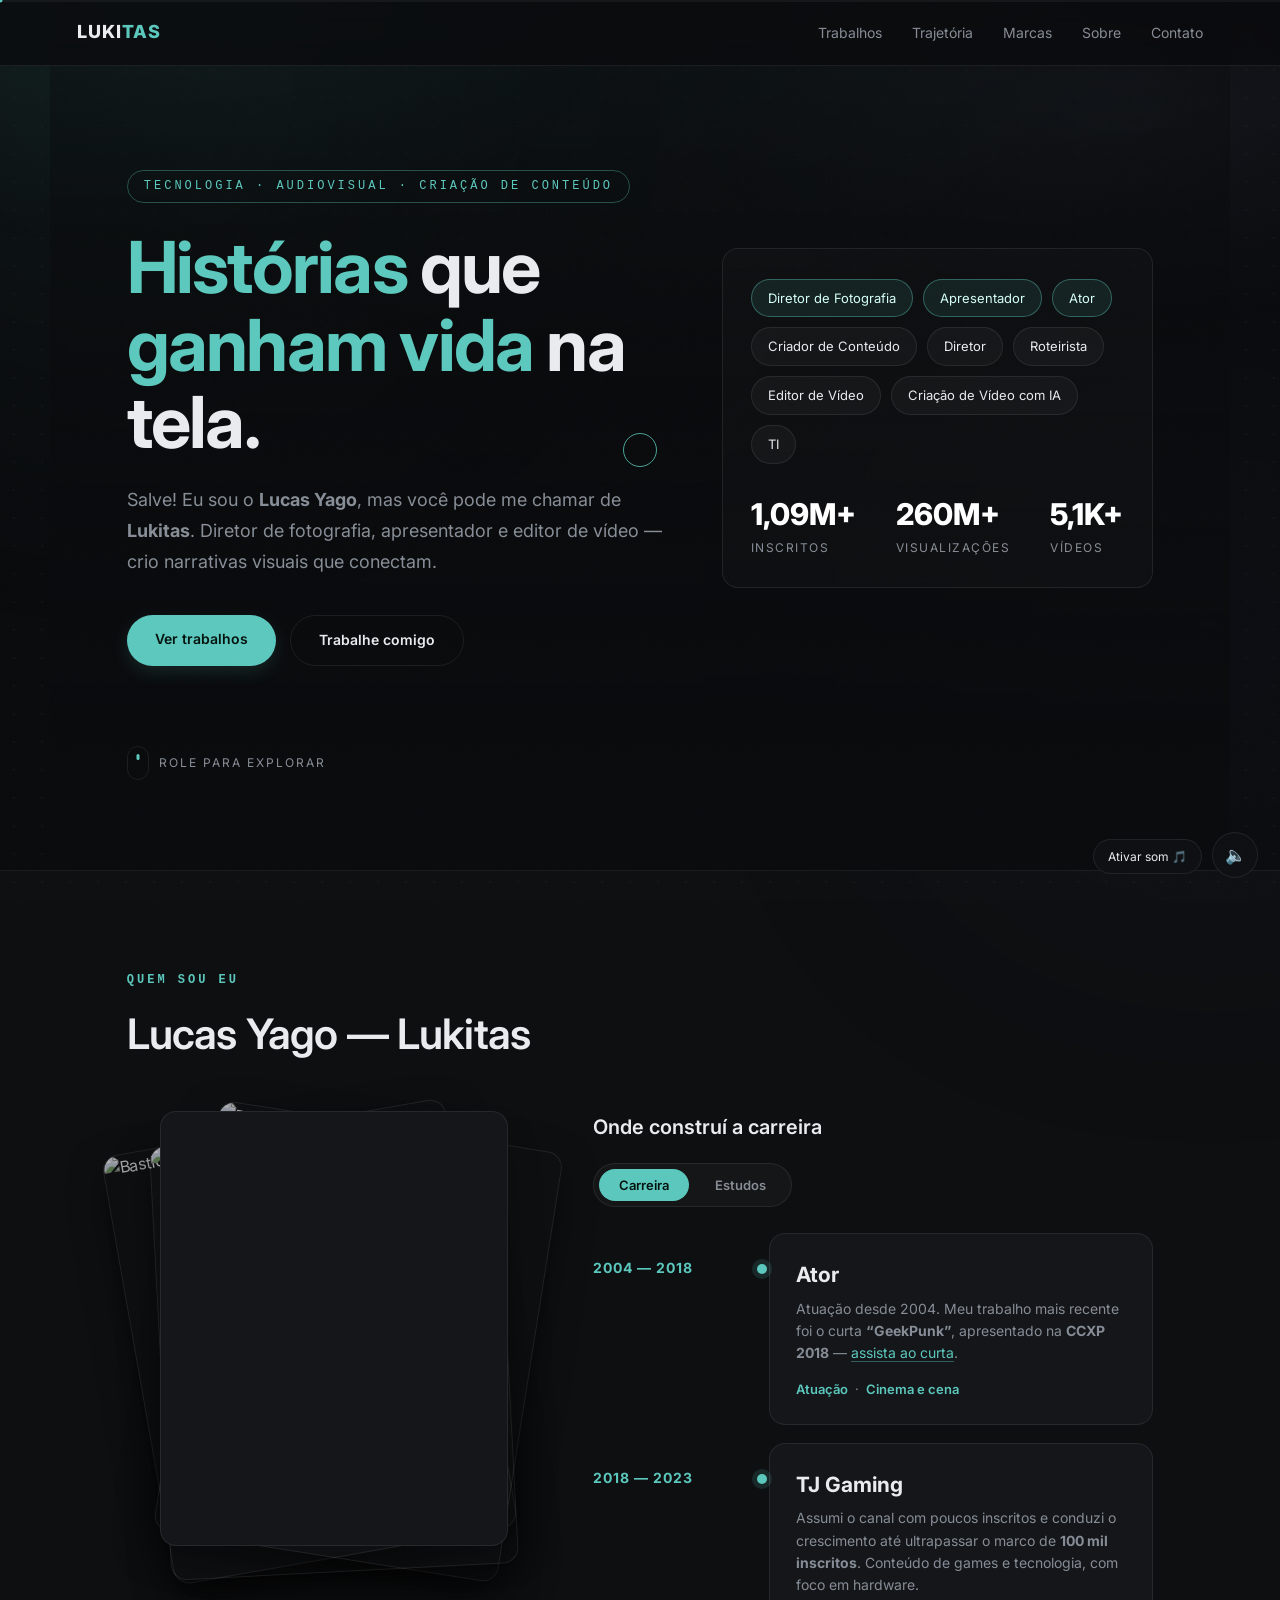
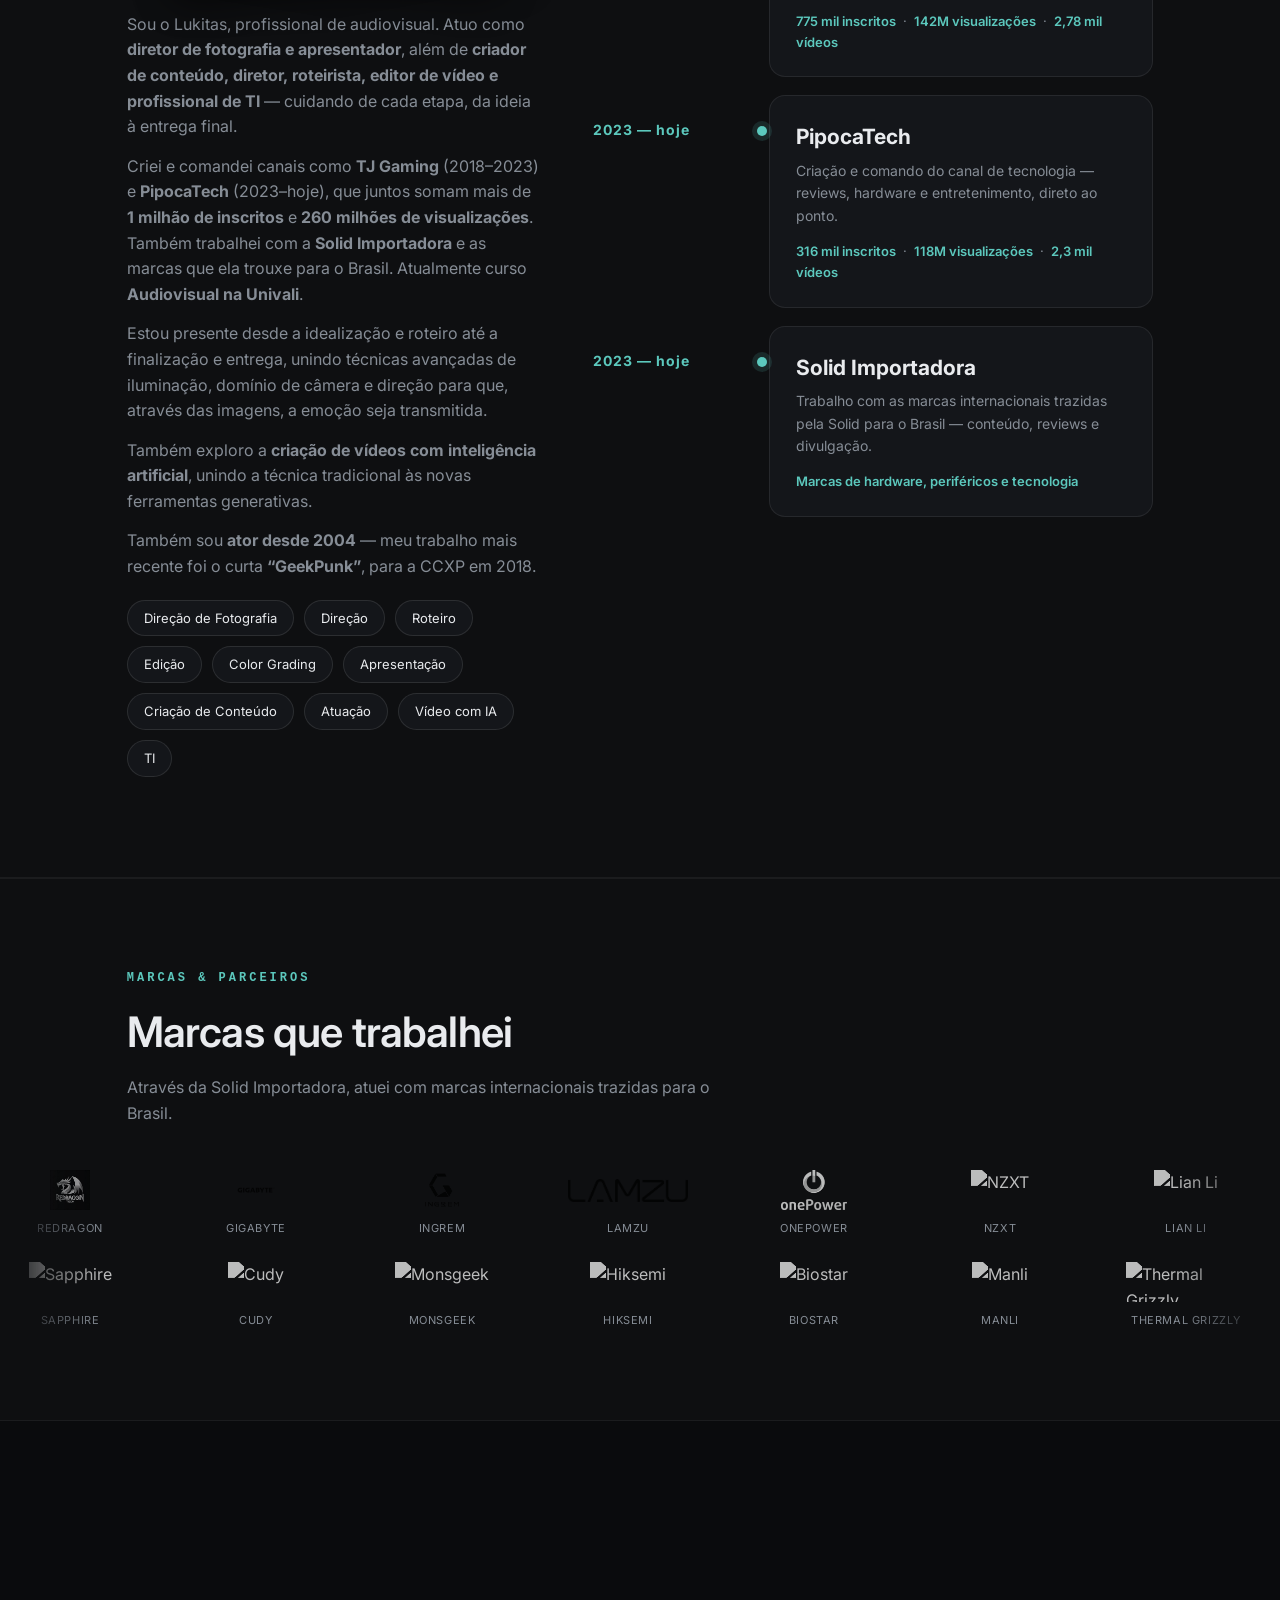
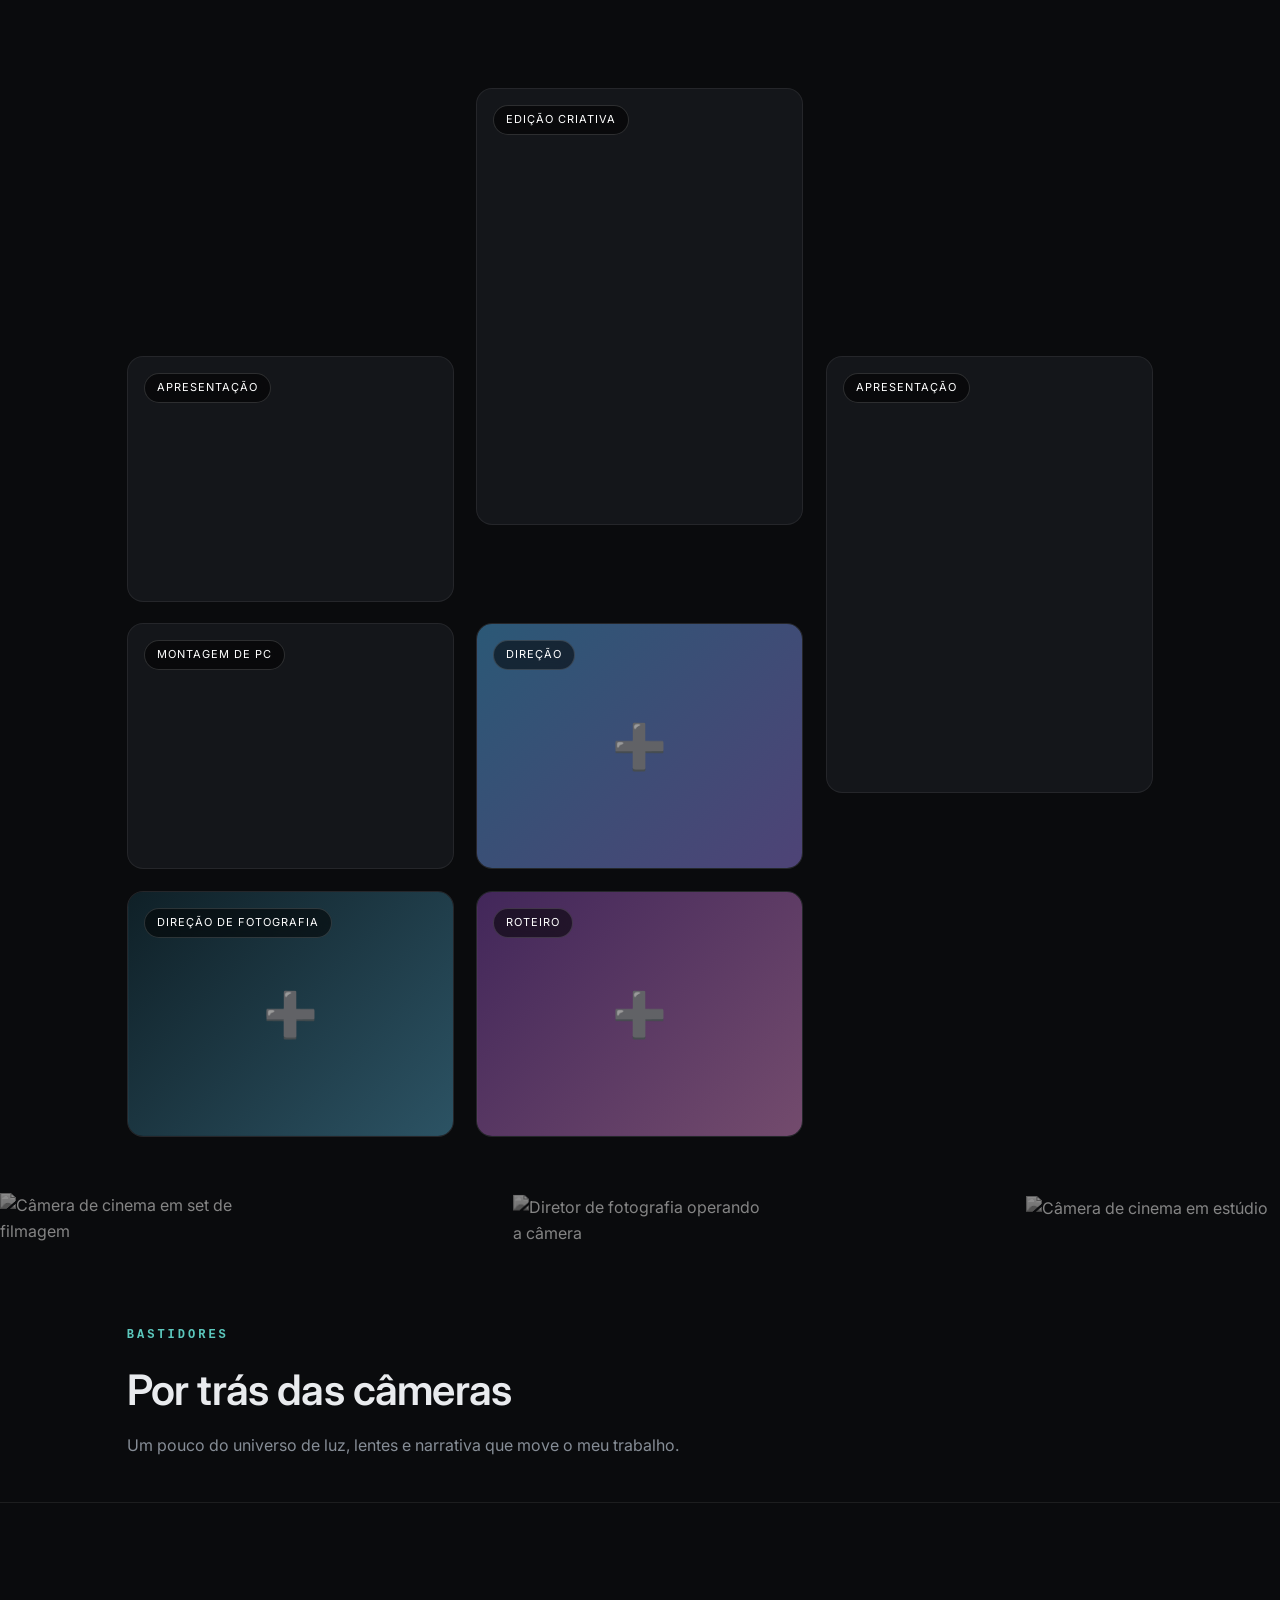
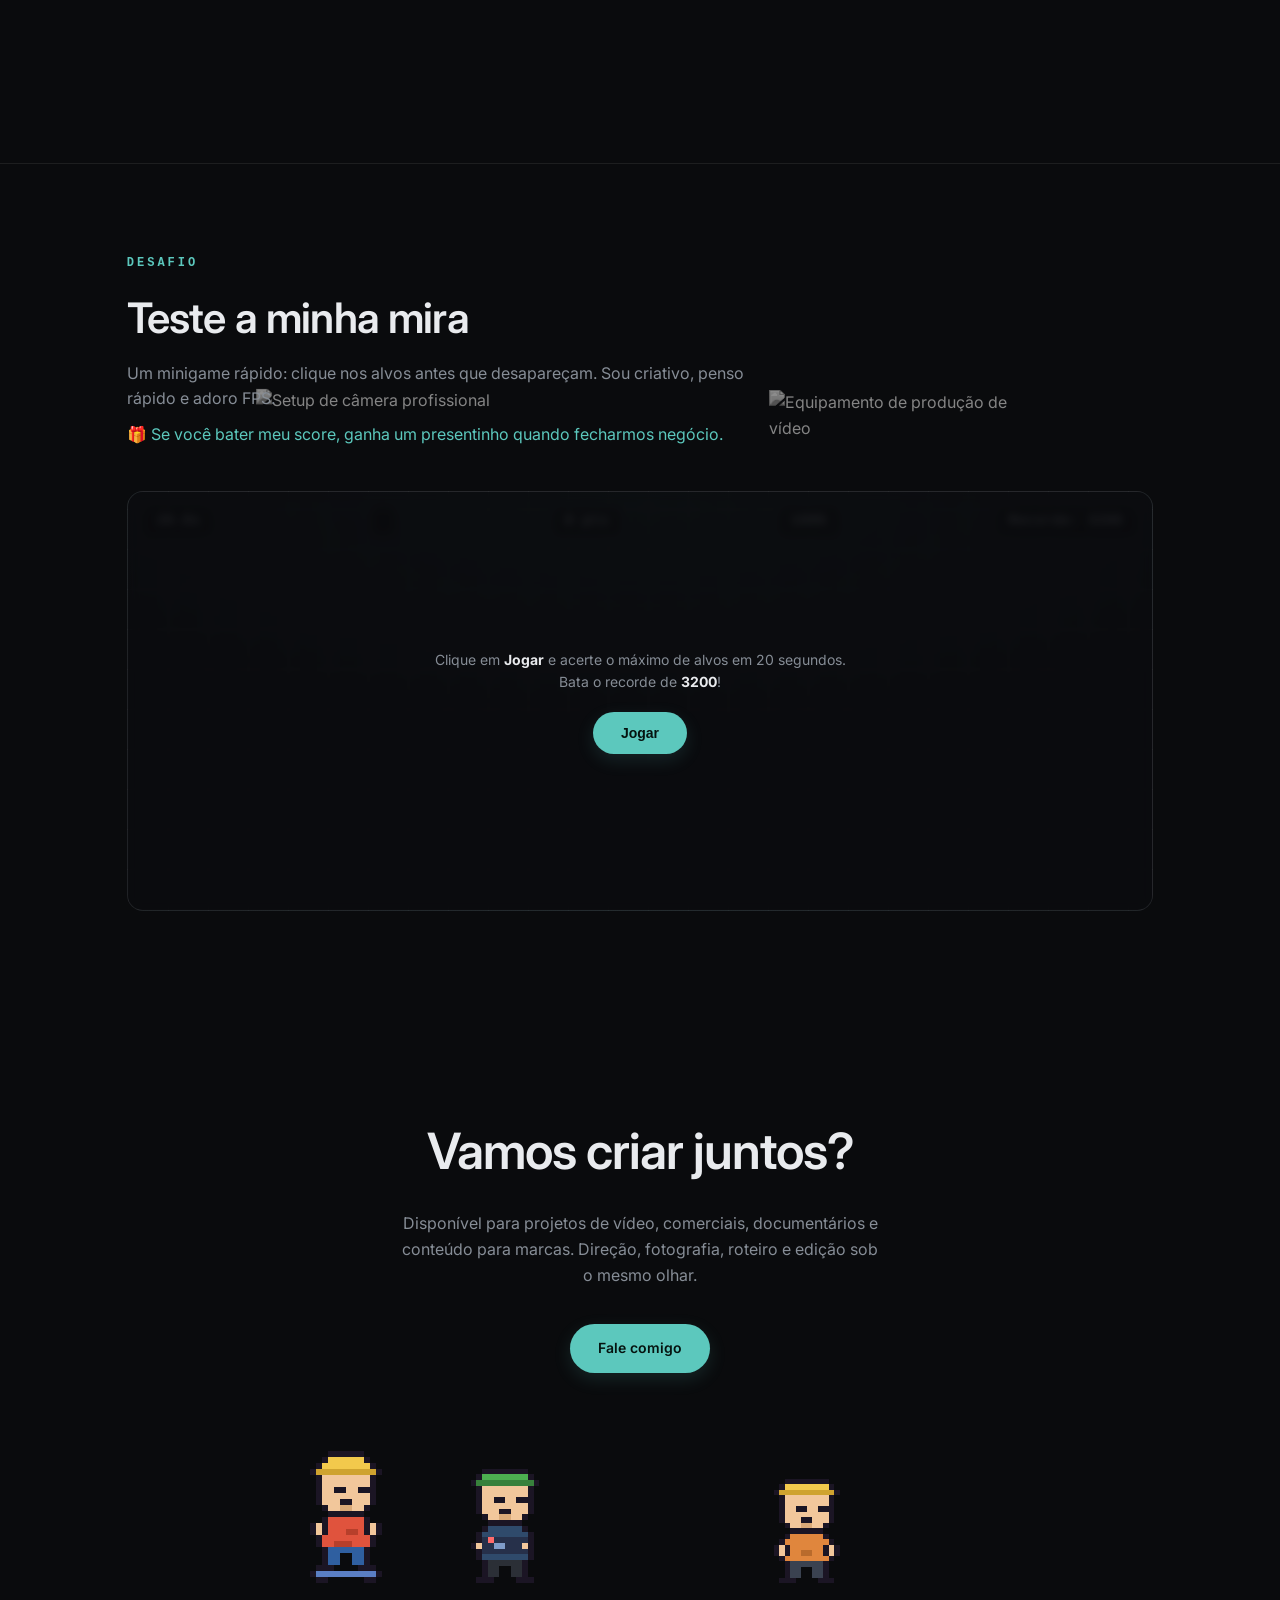
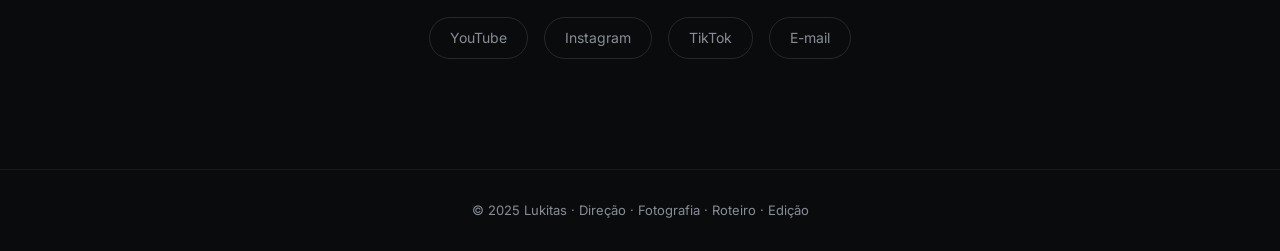
==== commit 7d29a392: "Regenerate mascots as detailed pixel-art sprites (matrix-based, fine grid, shading, outlines)" ====
--- a/portfolio/index.html
+++ b/portfolio/index.html
@@ -243,18 +243,18 @@
 
   /* ---------- Contato ---------- */
   #contato { padding: 110px 0; text-align: center; }
-  .mascotes { position: relative; height: 182px; margin: 46px auto 0; max-width: 700px; }
+  .mascotes { position: relative; height: 168px; margin: 46px auto 0; max-width: 700px; }
   .mascote-skatista, .mascote-cine, .mascote-construtor { position: absolute; bottom: 4px; }
   .mascote-skatista svg, .mascote-cine svg, .mascote-construtor svg { display: block; width: 100%; height: auto; overflow: visible; }
-  .mascote-skatista { left: 2%; width: 98px; animation: andar 11s ease-in-out infinite; }
+  .mascote-skatista { left: 2%; width: 84px; animation: andar 11s ease-in-out infinite; }
   .mascote-skatista .bob { animation: bob 1s ease-in-out infinite; }
   @keyframes andar { 0% { left: 2%; } 50% { left: 82%; } 100% { left: 2%; } }
   @keyframes bob { 0%,100% { transform: translateY(0) rotate(-1.5deg); } 50% { transform: translateY(-5px) rotate(1.5deg); } }
-  .mascote-cine { left: 24%; width: 98px; animation: balancar 3.6s ease-in-out infinite; }
+  .mascote-cine { left: 25%; width: 80px; animation: balancar 3.6s ease-in-out infinite; }
   @keyframes balancar { 0%,100% { transform: rotate(-3deg); } 50% { transform: rotate(3deg); } }
   .mascote-cine .rec { animation: piscar 1.1s steps(1) infinite; }
   @keyframes piscar { 0%,50% { opacity: 1; } 51%,100% { opacity: .12; } }
-  .mascote-construtor { right: 16%; width: 116px; }
+  .mascote-construtor { right: 16%; width: 110px; }
   .mascote-construtor .bloco { opacity: 0; animation: empilhar 3.6s ease-in-out infinite; }
   .mascote-construtor .b2 { animation-delay: .55s; }
   .mascote-construtor .b3 { animation-delay: 1.1s; }
@@ -820,65 +820,9 @@
       <p class="revelar">Disponível para projetos de vídeo, comerciais, documentários e conteúdo para marcas. Direção, fotografia, roteiro e edição sob o mesmo olhar.</p>
       <a href="mailto:seu@email.com" class="btn primary revelar">Fale comigo</a>
       <div class="mascotes revelar" aria-hidden="true">
-        <div class="mascote-skatista"><div class="bob">
-          <svg viewBox="0 0 40 46" xmlns="http://www.w3.org/2000/svg" shape-rendering="crispEdges">
-            <ellipse cx="20" cy="43" rx="15" ry="2.2" fill="rgba(0,0,0,.35)"/>
-            <rect x="5" y="19" width="7" height="4" fill="#e8b98f" stroke="#141014" stroke-width="1.3"/>
-            <rect x="11" y="29" width="4" height="7" fill="#2f5fa0" stroke="#141014" stroke-width="1.3"/>
-            <rect x="12" y="17" width="13" height="13" fill="#e0533d" stroke="#141014" stroke-width="1.3"/>
-            <rect x="18" y="29" width="4" height="7" fill="#2f5fa0" stroke="#141014" stroke-width="1.3"/>
-            <rect x="24" y="17" width="9" height="4" fill="#e8b98f" stroke="#141014" stroke-width="1.3"/>
-            <rect x="12" y="4" width="14" height="13" fill="#f2c79b" stroke="#141014" stroke-width="1.3"/>
-            <rect x="16" y="9" width="2.6" height="2.6" fill="#141014"/>
-            <rect x="21" y="9" width="2.6" height="2.6" fill="#141014"/>
-            <rect x="17" y="14" width="5" height="1.6" fill="#141014"/>
-            <rect x="8" y="5" width="22" height="3.5" rx="1" fill="#f2c94c" stroke="#141014" stroke-width="1.3"/>
-            <rect x="12" y="1" width="14" height="4.5" rx="1" fill="#f7d977" stroke="#141014" stroke-width="1.3"/>
-            <rect x="4" y="36" width="31" height="3.5" rx="1.5" fill="#5a7fc4" stroke="#141014" stroke-width="1.3"/>
-            <rect x="8" y="39.5" width="3.5" height="3.5" rx="1" fill="#141014"/>
-            <rect x="27" y="39.5" width="3.5" height="3.5" rx="1" fill="#141014"/>
-          </svg>
-        </div></div>
-        <div class="mascote-cine">
-          <svg viewBox="0 0 44 46" xmlns="http://www.w3.org/2000/svg" shape-rendering="crispEdges">
-            <ellipse cx="20" cy="43" rx="12" ry="2.2" fill="rgba(0,0,0,.35)"/>
-            <rect x="12" y="30" width="4" height="10" fill="#2f5fa0" stroke="#141014" stroke-width="1.3"/>
-            <rect x="20" y="30" width="4" height="10" fill="#2f5fa0" stroke="#141014" stroke-width="1.3"/>
-            <rect x="12" y="18" width="13" height="14" fill="#3ba55d" stroke="#141014" stroke-width="1.3"/>
-            <rect x="6" y="22" width="7" height="4" fill="#f2c79b" stroke="#141014" stroke-width="1.3"/>
-            <rect x="24" y="22" width="8" height="4" fill="#f2c79b" stroke="#141014" stroke-width="1.3"/>
-            <rect x="7" y="19" width="20" height="11" rx="2" fill="#26304a" stroke="#141014" stroke-width="1.3"/>
-            <rect x="24" y="21.5" width="10" height="6" rx="1.5" fill="#7f9cc9" stroke="#141014" stroke-width="1.3"/>
-            <rect x="33" y="23" width="4.5" height="3" fill="#dcecff" stroke="#141014" stroke-width="1.1"/>
-            <circle class="rec" cx="11" cy="24.5" r="2.2" fill="#ff6b6b"/>
-            <rect x="12" y="5" width="14" height="13" fill="#f2c79b" stroke="#141014" stroke-width="1.3"/>
-            <rect x="16" y="10" width="2.6" height="2.6" fill="#141014"/>
-            <rect x="21" y="10" width="2.6" height="2.6" fill="#141014"/>
-            <rect x="17" y="15" width="5" height="1.6" fill="#141014"/>
-            <rect x="12" y="2" width="14" height="5" rx="1" fill="#3ba55d" stroke="#141014" stroke-width="1.3"/>
-            <rect x="22" y="6" width="8" height="3" rx="1" fill="#2f8a4c" stroke="#141014" stroke-width="1.3"/>
-          </svg>
-        </div>
-        <div class="mascote-construtor">
-          <svg viewBox="0 0 54 46" xmlns="http://www.w3.org/2000/svg" shape-rendering="crispEdges">
-            <ellipse cx="16" cy="43" rx="12" ry="2.2" fill="rgba(0,0,0,.35)"/>
-            <rect x="9" y="30" width="4" height="10" fill="#3a4250" stroke="#141014" stroke-width="1.3"/>
-            <rect x="17" y="30" width="4" height="10" fill="#3a4250" stroke="#141014" stroke-width="1.3"/>
-            <rect x="9" y="18" width="13" height="14" fill="#3a6ea5" stroke="#141014" stroke-width="1.3"/>
-            <rect x="10" y="20" width="11" height="10" fill="#e0863d" stroke="#141014" stroke-width="1.3"/>
-            <rect x="1" y="19" width="8" height="4" fill="#f2c79b" stroke="#141014" stroke-width="1.3"/>
-            <rect x="20" y="16" width="12" height="4" fill="#f2c79b" stroke="#141014" stroke-width="1.3"/>
-            <rect x="9" y="5" width="14" height="13" fill="#f2c79b" stroke="#141014" stroke-width="1.3"/>
-            <rect x="13" y="10" width="2.6" height="2.6" fill="#141014"/>
-            <rect x="18" y="10" width="2.6" height="2.6" fill="#141014"/>
-            <rect x="14" y="15" width="5" height="1.6" fill="#141014"/>
-            <rect x="8" y="2" width="16" height="5" rx="2" fill="#f2c94c" stroke="#141014" stroke-width="1.3"/>
-            <rect x="7" y="6" width="18" height="2.5" rx="1" fill="#e0b23a" stroke="#141014" stroke-width="1.3"/>
-            <rect class="bloco b1" x="35" y="31" width="15" height="14" rx="2" fill="#e0533d" stroke="#141014" stroke-width="1.3"/>
-            <rect class="bloco b2" x="35" y="17" width="15" height="14" rx="2" fill="#f2c94c" stroke="#141014" stroke-width="1.3"/>
-            <rect class="bloco b3" x="35" y="3" width="15" height="14" rx="2" fill="#3ba55d" stroke="#141014" stroke-width="1.3"/>
-          </svg>
-        </div>
+        <div class="mascote-skatista"><div class="bob"><svg viewBox="0 0 14 23" xmlns="http://www.w3.org/2000/svg" shape-rendering="crispEdges"><rect x="4" y="1" width="1" height="1" fill="#1b1524"/><rect x="5" y="1" width="1" height="1" fill="#1b1524"/><rect x="6" y="1" width="1" height="1" fill="#1b1524"/><rect x="7" y="1" width="1" height="1" fill="#1b1524"/><rect x="8" y="1" width="1" height="1" fill="#1b1524"/><rect x="9" y="1" width="1" height="1" fill="#1b1524"/><rect x="3" y="2" width="1" height="1" fill="#1b1524"/><rect x="4" y="2" width="1" height="1" fill="#f2c94c"/><rect x="5" y="2" width="1" height="1" fill="#f2c94c"/><rect x="6" y="2" width="1" height="1" fill="#f2c94c"/><rect x="7" y="2" width="1" height="1" fill="#f2c94c"/><rect x="8" y="2" width="1" height="1" fill="#f2c94c"/><rect x="9" y="2" width="1" height="1" fill="#f2c94c"/><rect x="10" y="2" width="1" height="1" fill="#1b1524"/><rect x="2" y="3" width="1" height="1" fill="#1b1524"/><rect x="3" y="3" width="1" height="1" fill="#f2c94c"/><rect x="4" y="3" width="1" height="1" fill="#f2c94c"/><rect x="5" y="3" width="1" height="1" fill="#f2c94c"/><rect x="6" y="3" width="1" height="1" fill="#f2c94c"/><rect x="7" y="3" width="1" height="1" fill="#f2c94c"/><rect x="8" y="3" width="1" height="1" fill="#f2c94c"/><rect x="9" y="3" width="1" height="1" fill="#f2c94c"/><rect x="10" y="3" width="1" height="1" fill="#f2c94c"/><rect x="11" y="3" width="1" height="1" fill="#1b1524"/><rect x="1" y="4" width="1" height="1" fill="#1b1524"/><rect x="2" y="4" width="1" height="1" fill="#cfa32f"/><rect x="3" y="4" width="1" height="1" fill="#cfa32f"/><rect x="4" y="4" width="1" height="1" fill="#cfa32f"/><rect x="5" y="4" width="1" height="1" fill="#cfa32f"/><rect x="6" y="4" width="1" height="1" fill="#cfa32f"/><rect x="7" y="4" width="1" height="1" fill="#cfa32f"/><rect x="8" y="4" width="1" height="1" fill="#cfa32f"/><rect x="9" y="4" width="1" height="1" fill="#cfa32f"/><rect x="10" y="4" width="1" height="1" fill="#cfa32f"/><rect x="11" y="4" width="1" height="1" fill="#cfa32f"/><rect x="12" y="4" width="1" height="1" fill="#1b1524"/><rect x="2" y="5" width="1" height="1" fill="#1b1524"/><rect x="3" y="5" width="1" height="1" fill="#f2c79b"/><rect x="4" y="5" width="1" height="1" fill="#f2c79b"/><rect x="5" y="5" width="1" height="1" fill="#f2c79b"/><rect x="6" y="5" width="1" height="1" fill="#f2c79b"/><rect x="7" y="5" width="1" height="1" fill="#f2c79b"/><rect x="8" y="5" width="1" height="1" fill="#f2c79b"/><rect x="9" y="5" width="1" height="1" fill="#f2c79b"/><rect x="10" y="5" width="1" height="1" fill="#f2c79b"/><rect x="11" y="5" width="1" height="1" fill="#1b1524"/><rect x="2" y="6" width="1" height="1" fill="#1b1524"/><rect x="3" y="6" width="1" height="1" fill="#f2c79b"/><rect x="4" y="6" width="1" height="1" fill="#f2c79b"/><rect x="5" y="6" width="1" height="1" fill="#f2c79b"/><rect x="6" y="6" width="1" height="1" fill="#f2c79b"/><rect x="7" y="6" width="1" height="1" fill="#f2c79b"/><rect x="8" y="6" width="1" height="1" fill="#f2c79b"/><rect x="9" y="6" width="1" height="1" fill="#f2c79b"/><rect x="10" y="6" width="1" height="1" fill="#f2c79b"/><rect x="11" y="6" width="1" height="1" fill="#1b1524"/><rect x="2" y="7" width="1" height="1" fill="#1b1524"/><rect x="3" y="7" width="1" height="1" fill="#f2c79b"/><rect x="4" y="7" width="1" height="1" fill="#f2c79b"/><rect x="5" y="7" width="1" height="1" fill="#1b1524"/><rect x="6" y="7" width="1" height="1" fill="#1b1524"/><rect x="7" y="7" width="1" height="1" fill="#f2c79b"/><rect x="8" y="7" width="1" height="1" fill="#f2c79b"/><rect x="9" y="7" width="1" height="1" fill="#1b1524"/><rect x="10" y="7" width="1" height="1" fill="#1b1524"/><rect x="11" y="7" width="1" height="1" fill="#1b1524"/><rect x="2" y="8" width="1" height="1" fill="#1b1524"/><rect x="3" y="8" width="1" height="1" fill="#f2c79b"/><rect x="4" y="8" width="1" height="1" fill="#f2c79b"/><rect x="5" y="8" width="1" height="1" fill="#f2c79b"/><rect x="6" y="8" width="1" height="1" fill="#f2c79b"/><rect x="7" y="8" width="1" height="1" fill="#f2c79b"/><rect x="8" y="8" width="1" height="1" fill="#f2c79b"/><rect x="9" y="8" width="1" height="1" fill="#f2c79b"/><rect x="10" y="8" width="1" height="1" fill="#f2c79b"/><rect x="11" y="8" width="1" height="1" fill="#1b1524"/><rect x="2" y="9" width="1" height="1" fill="#1b1524"/><rect x="3" y="9" width="1" height="1" fill="#f2c79b"/><rect x="4" y="9" width="1" height="1" fill="#f2c79b"/><rect x="5" y="9" width="1" height="1" fill="#f2c79b"/><rect x="6" y="9" width="1" height="1" fill="#1b1524"/><rect x="7" y="9" width="1" height="1" fill="#1b1524"/><rect x="8" y="9" width="1" height="1" fill="#f2c79b"/><rect x="9" y="9" width="1" height="1" fill="#f2c79b"/><rect x="10" y="9" width="1" height="1" fill="#f2c79b"/><rect x="11" y="9" width="1" height="1" fill="#1b1524"/><rect x="3" y="10" width="1" height="1" fill="#1b1524"/><rect x="4" y="10" width="1" height="1" fill="#f2c79b"/><rect x="5" y="10" width="1" height="1" fill="#f2c79b"/><rect x="6" y="10" width="1" height="1" fill="#d9a978"/><rect x="7" y="10" width="1" height="1" fill="#d9a978"/><rect x="8" y="10" width="1" height="1" fill="#f2c79b"/><rect x="9" y="10" width="1" height="1" fill="#f2c79b"/><rect x="10" y="10" width="1" height="1" fill="#1b1524"/><rect x="4" y="11" width="1" height="1" fill="#1b1524"/><rect x="5" y="11" width="1" height="1" fill="#1b1524"/><rect x="6" y="11" width="1" height="1" fill="#1b1524"/><rect x="7" y="11" width="1" height="1" fill="#1b1524"/><rect x="8" y="11" width="1" height="1" fill="#1b1524"/><rect x="9" y="11" width="1" height="1" fill="#1b1524"/><rect x="3" y="12" width="1" height="1" fill="#1b1524"/><rect x="4" y="12" width="1" height="1" fill="#e0533d"/><rect x="5" y="12" width="1" height="1" fill="#e0533d"/><rect x="6" y="12" width="1" height="1" fill="#e0533d"/><rect x="7" y="12" width="1" height="1" fill="#e0533d"/><rect x="8" y="12" width="1" height="1" fill="#e0533d"/><rect x="9" y="12" width="1" height="1" fill="#e0533d"/><rect x="10" y="12" width="1" height="1" fill="#1b1524"/><rect x="1" y="13" width="1" height="1" fill="#1b1524"/><rect x="2" y="13" width="1" height="1" fill="#f2c79b"/><rect x="3" y="13" width="1" height="1" fill="#1b1524"/><rect x="4" y="13" width="1" height="1" fill="#e0533d"/><rect x="5" y="13" width="1" height="1" fill="#e0533d"/><rect x="6" y="13" width="1" height="1" fill="#e0533d"/><rect x="7" y="13" width="1" height="1" fill="#e0533d"/><rect x="8" y="13" width="1" height="1" fill="#e0533d"/><rect x="9" y="13" width="1" height="1" fill="#e0533d"/><rect x="10" y="13" width="1" height="1" fill="#1b1524"/><rect x="11" y="13" width="1" height="1" fill="#f2c79b"/><rect x="12" y="13" width="1" height="1" fill="#1b1524"/><rect x="1" y="14" width="1" height="1" fill="#1b1524"/><rect x="2" y="14" width="1" height="1" fill="#f2c79b"/><rect x="3" y="14" width="1" height="1" fill="#1b1524"/><rect x="4" y="14" width="1" height="1" fill="#e0533d"/><rect x="5" y="14" width="1" height="1" fill="#e0533d"/><rect x="6" y="14" width="1" height="1" fill="#e0533d"/><rect x="7" y="14" width="1" height="1" fill="#b73f2b"/><rect x="8" y="14" width="1" height="1" fill="#b73f2b"/><rect x="9" y="14" width="1" height="1" fill="#e0533d"/><rect x="10" y="14" width="1" height="1" fill="#1b1524"/><rect x="11" y="14" width="1" height="1" fill="#f2c79b"/><rect x="12" y="14" width="1" height="1" fill="#1b1524"/><rect x="2" y="15" width="1" height="1" fill="#1b1524"/><rect x="3" y="15" width="1" height="1" fill="#e0533d"/><rect x="4" y="15" width="1" height="1" fill="#e0533d"/><rect x="5" y="15" width="1" height="1" fill="#e0533d"/><rect x="6" y="15" width="1" height="1" fill="#e0533d"/><rect x="7" y="15" width="1" height="1" fill="#e0533d"/><rect x="8" y="15" width="1" height="1" fill="#e0533d"/><rect x="9" y="15" width="1" height="1" fill="#e0533d"/><rect x="10" y="15" width="1" height="1" fill="#e0533d"/><rect x="11" y="15" width="1" height="1" fill="#1b1524"/><rect x="2" y="16" width="1" height="1" fill="#1b1524"/><rect x="3" y="16" width="1" height="1" fill="#e0533d"/><rect x="4" y="16" width="1" height="1" fill="#e0533d"/><rect x="5" y="16" width="1" height="1" fill="#b73f2b"/><rect x="6" y="16" width="1" height="1" fill="#b73f2b"/><rect x="7" y="16" width="1" height="1" fill="#b73f2b"/><rect x="8" y="16" width="1" height="1" fill="#e0533d"/><rect x="9" y="16" width="1" height="1" fill="#e0533d"/><rect x="10" y="16" width="1" height="1" fill="#e0533d"/><rect x="11" y="16" width="1" height="1" fill="#1b1524"/><rect x="3" y="17" width="1" height="1" fill="#1b1524"/><rect x="4" y="17" width="1" height="1" fill="#2f5fa0"/><rect x="5" y="17" width="1" height="1" fill="#2f5fa0"/><rect x="6" y="17" width="1" height="1" fill="#2f5fa0"/><rect x="7" y="17" width="1" height="1" fill="#2f5fa0"/><rect x="8" y="17" width="1" height="1" fill="#2f5fa0"/><rect x="9" y="17" width="1" height="1" fill="#2f5fa0"/><rect x="10" y="17" width="1" height="1" fill="#1b1524"/><rect x="3" y="18" width="1" height="1" fill="#1b1524"/><rect x="4" y="18" width="1" height="1" fill="#2f5fa0"/><rect x="5" y="18" width="1" height="1" fill="#2f5fa0"/><rect x="8" y="18" width="1" height="1" fill="#2f5fa0"/><rect x="9" y="18" width="1" height="1" fill="#2f5fa0"/><rect x="10" y="18" width="1" height="1" fill="#1b1524"/><rect x="3" y="19" width="1" height="1" fill="#1b1524"/><rect x="4" y="19" width="1" height="1" fill="#2f5fa0"/><rect x="5" y="19" width="1" height="1" fill="#2f5fa0"/><rect x="8" y="19" width="1" height="1" fill="#2f5fa0"/><rect x="9" y="19" width="1" height="1" fill="#2f5fa0"/><rect x="10" y="19" width="1" height="1" fill="#1b1524"/><rect x="2" y="20" width="1" height="1" fill="#1b1524"/><rect x="3" y="20" width="1" height="1" fill="#1b1524"/><rect x="4" y="20" width="1" height="1" fill="#1b1524"/><rect x="9" y="20" width="1" height="1" fill="#1b1524"/><rect x="10" y="20" width="1" height="1" fill="#1b1524"/><rect x="11" y="20" width="1" height="1" fill="#1b1524"/><rect x="1" y="21" width="1" height="1" fill="#1b1524"/><rect x="2" y="21" width="1" height="1" fill="#5a7fc4"/><rect x="3" y="21" width="1" height="1" fill="#5a7fc4"/><rect x="4" y="21" width="1" height="1" fill="#5a7fc4"/><rect x="5" y="21" width="1" height="1" fill="#5a7fc4"/><rect x="6" y="21" width="1" height="1" fill="#5a7fc4"/><rect x="7" y="21" width="1" height="1" fill="#5a7fc4"/><rect x="8" y="21" width="1" height="1" fill="#5a7fc4"/><rect x="9" y="21" width="1" height="1" fill="#5a7fc4"/><rect x="10" y="21" width="1" height="1" fill="#5a7fc4"/><rect x="11" y="21" width="1" height="1" fill="#5a7fc4"/><rect x="12" y="21" width="1" height="1" fill="#1b1524"/><rect x="2" y="22" width="1" height="1" fill="#1b1524"/><rect x="3" y="22" width="1" height="1" fill="#1b1524"/><rect x="10" y="22" width="1" height="1" fill="#1b1524"/><rect x="11" y="22" width="1" height="1" fill="#1b1524"/></svg></div></div>
+        <div class="mascote-cine"><svg viewBox="0 0 14 21" xmlns="http://www.w3.org/2000/svg" shape-rendering="crispEdges"><rect x="3" y="1" width="1" height="1" fill="#1b1524"/><rect x="4" y="1" width="1" height="1" fill="#1b1524"/><rect x="5" y="1" width="1" height="1" fill="#1b1524"/><rect x="6" y="1" width="1" height="1" fill="#1b1524"/><rect x="7" y="1" width="1" height="1" fill="#1b1524"/><rect x="8" y="1" width="1" height="1" fill="#1b1524"/><rect x="9" y="1" width="1" height="1" fill="#1b1524"/><rect x="10" y="1" width="1" height="1" fill="#1b1524"/><rect x="2" y="2" width="1" height="1" fill="#1b1524"/><rect x="3" y="2" width="1" height="1" fill="#4caf50"/><rect x="4" y="2" width="1" height="1" fill="#4caf50"/><rect x="5" y="2" width="1" height="1" fill="#4caf50"/><rect x="6" y="2" width="1" height="1" fill="#4caf50"/><rect x="7" y="2" width="1" height="1" fill="#4caf50"/><rect x="8" y="2" width="1" height="1" fill="#4caf50"/><rect x="9" y="2" width="1" height="1" fill="#4caf50"/><rect x="10" y="2" width="1" height="1" fill="#4caf50"/><rect x="11" y="2" width="1" height="1" fill="#1b1524"/><rect x="1" y="3" width="1" height="1" fill="#1b1524"/><rect x="2" y="3" width="1" height="1" fill="#38813c"/><rect x="3" y="3" width="1" height="1" fill="#38813c"/><rect x="4" y="3" width="1" height="1" fill="#38813c"/><rect x="5" y="3" width="1" height="1" fill="#38813c"/><rect x="6" y="3" width="1" height="1" fill="#38813c"/><rect x="7" y="3" width="1" height="1" fill="#38813c"/><rect x="8" y="3" width="1" height="1" fill="#38813c"/><rect x="9" y="3" width="1" height="1" fill="#38813c"/><rect x="10" y="3" width="1" height="1" fill="#38813c"/><rect x="11" y="3" width="1" height="1" fill="#38813c"/><rect x="12" y="3" width="1" height="1" fill="#1b1524"/><rect x="2" y="4" width="1" height="1" fill="#1b1524"/><rect x="3" y="4" width="1" height="1" fill="#f2c79b"/><rect x="4" y="4" width="1" height="1" fill="#f2c79b"/><rect x="5" y="4" width="1" height="1" fill="#f2c79b"/><rect x="6" y="4" width="1" height="1" fill="#f2c79b"/><rect x="7" y="4" width="1" height="1" fill="#f2c79b"/><rect x="8" y="4" width="1" height="1" fill="#f2c79b"/><rect x="9" y="4" width="1" height="1" fill="#f2c79b"/><rect x="10" y="4" width="1" height="1" fill="#f2c79b"/><rect x="11" y="4" width="1" height="1" fill="#1b1524"/><rect x="2" y="5" width="1" height="1" fill="#1b1524"/><rect x="3" y="5" width="1" height="1" fill="#f2c79b"/><rect x="4" y="5" width="1" height="1" fill="#f2c79b"/><rect x="5" y="5" width="1" height="1" fill="#f2c79b"/><rect x="6" y="5" width="1" height="1" fill="#f2c79b"/><rect x="7" y="5" width="1" height="1" fill="#f2c79b"/><rect x="8" y="5" width="1" height="1" fill="#f2c79b"/><rect x="9" y="5" width="1" height="1" fill="#f2c79b"/><rect x="10" y="5" width="1" height="1" fill="#f2c79b"/><rect x="11" y="5" width="1" height="1" fill="#1b1524"/><rect x="2" y="6" width="1" height="1" fill="#1b1524"/><rect x="3" y="6" width="1" height="1" fill="#f2c79b"/><rect x="4" y="6" width="1" height="1" fill="#f2c79b"/><rect x="5" y="6" width="1" height="1" fill="#1b1524"/><rect x="6" y="6" width="1" height="1" fill="#1b1524"/><rect x="7" y="6" width="1" height="1" fill="#f2c79b"/><rect x="8" y="6" width="1" height="1" fill="#f2c79b"/><rect x="9" y="6" width="1" height="1" fill="#1b1524"/><rect x="10" y="6" width="1" height="1" fill="#1b1524"/><rect x="11" y="6" width="1" height="1" fill="#1b1524"/><rect x="2" y="7" width="1" height="1" fill="#1b1524"/><rect x="3" y="7" width="1" height="1" fill="#f2c79b"/><rect x="4" y="7" width="1" height="1" fill="#f2c79b"/><rect x="5" y="7" width="1" height="1" fill="#f2c79b"/><rect x="6" y="7" width="1" height="1" fill="#f2c79b"/><rect x="7" y="7" width="1" height="1" fill="#f2c79b"/><rect x="8" y="7" width="1" height="1" fill="#f2c79b"/><rect x="9" y="7" width="1" height="1" fill="#f2c79b"/><rect x="10" y="7" width="1" height="1" fill="#f2c79b"/><rect x="11" y="7" width="1" height="1" fill="#1b1524"/><rect x="2" y="8" width="1" height="1" fill="#1b1524"/><rect x="3" y="8" width="1" height="1" fill="#f2c79b"/><rect x="4" y="8" width="1" height="1" fill="#f2c79b"/><rect x="5" y="8" width="1" height="1" fill="#f2c79b"/><rect x="6" y="8" width="1" height="1" fill="#1b1524"/><rect x="7" y="8" width="1" height="1" fill="#1b1524"/><rect x="8" y="8" width="1" height="1" fill="#f2c79b"/><rect x="9" y="8" width="1" height="1" fill="#f2c79b"/><rect x="10" y="8" width="1" height="1" fill="#f2c79b"/><rect x="11" y="8" width="1" height="1" fill="#1b1524"/><rect x="3" y="9" width="1" height="1" fill="#1b1524"/><rect x="4" y="9" width="1" height="1" fill="#f2c79b"/><rect x="5" y="9" width="1" height="1" fill="#f2c79b"/><rect x="6" y="9" width="1" height="1" fill="#d9a978"/><rect x="7" y="9" width="1" height="1" fill="#d9a978"/><rect x="8" y="9" width="1" height="1" fill="#f2c79b"/><rect x="9" y="9" width="1" height="1" fill="#f2c79b"/><rect x="10" y="9" width="1" height="1" fill="#1b1524"/><rect x="4" y="10" width="1" height="1" fill="#1b1524"/><rect x="5" y="10" width="1" height="1" fill="#1b1524"/><rect x="6" y="10" width="1" height="1" fill="#1b1524"/><rect x="7" y="10" width="1" height="1" fill="#1b1524"/><rect x="8" y="10" width="1" height="1" fill="#1b1524"/><rect x="9" y="10" width="1" height="1" fill="#1b1524"/><rect x="3" y="11" width="1" height="1" fill="#1b1524"/><rect x="4" y="11" width="1" height="1" fill="#2f4a6b"/><rect x="5" y="11" width="1" height="1" fill="#2f4a6b"/><rect x="6" y="11" width="1" height="1" fill="#2f4a6b"/><rect x="7" y="11" width="1" height="1" fill="#2f4a6b"/><rect x="8" y="11" width="1" height="1" fill="#2f4a6b"/><rect x="9" y="11" width="1" height="1" fill="#2f4a6b"/><rect x="10" y="11" width="1" height="1" fill="#1b1524"/><rect x="2" y="12" width="1" height="1" fill="#1b1524"/><rect x="3" y="12" width="1" height="1" fill="#2f4a6b"/><rect x="4" y="12" width="1" height="1" fill="#2f4a6b"/><rect x="5" y="12" width="1" height="1" fill="#2f4a6b"/><rect x="6" y="12" width="1" height="1" fill="#2f4a6b"/><rect x="7" y="12" width="1" height="1" fill="#2f4a6b"/><rect x="8" y="12" width="1" height="1" fill="#2f4a6b"/><rect x="9" y="12" width="1" height="1" fill="#2f4a6b"/><rect x="10" y="12" width="1" height="1" fill="#2f4a6b"/><rect x="11" y="12" width="1" height="1" fill="#1b1524"/><rect x="2" y="13" width="1" height="1" fill="#1b1524"/><rect x="3" y="13" width="1" height="1" fill="#26304a"/><rect x="4" y="13" width="1" height="1" fill="#ff6b6b"/><rect x="5" y="13" width="1" height="1" fill="#26304a"/><rect x="6" y="13" width="1" height="1" fill="#26304a"/><rect x="7" y="13" width="1" height="1" fill="#26304a"/><rect x="8" y="13" width="1" height="1" fill="#26304a"/><rect x="9" y="13" width="1" height="1" fill="#26304a"/><rect x="10" y="13" width="1" height="1" fill="#26304a"/><rect x="11" y="13" width="1" height="1" fill="#1b1524"/><rect x="1" y="14" width="1" height="1" fill="#1b1524"/><rect x="2" y="14" width="1" height="1" fill="#f2c79b"/><rect x="3" y="14" width="1" height="1" fill="#26304a"/><rect x="4" y="14" width="1" height="1" fill="#26304a"/><rect x="5" y="14" width="1" height="1" fill="#7f9cc9"/><rect x="6" y="14" width="1" height="1" fill="#7f9cc9"/><rect x="7" y="14" width="1" height="1" fill="#26304a"/><rect x="8" y="14" width="1" height="1" fill="#26304a"/><rect x="9" y="14" width="1" height="1" fill="#26304a"/><rect x="10" y="14" width="1" height="1" fill="#f2c79b"/><rect x="11" y="14" width="1" height="1" fill="#1b1524"/><rect x="2" y="15" width="1" height="1" fill="#1b1524"/><rect x="3" y="15" width="1" height="1" fill="#26304a"/><rect x="4" y="15" width="1" height="1" fill="#26304a"/><rect x="5" y="15" width="1" height="1" fill="#26304a"/><rect x="6" y="15" width="1" height="1" fill="#26304a"/><rect x="7" y="15" width="1" height="1" fill="#26304a"/><rect x="8" y="15" width="1" height="1" fill="#26304a"/><rect x="9" y="15" width="1" height="1" fill="#26304a"/><rect x="10" y="15" width="1" height="1" fill="#26304a"/><rect x="11" y="15" width="1" height="1" fill="#1b1524"/><rect x="2" y="16" width="1" height="1" fill="#1b1524"/><rect x="3" y="16" width="1" height="1" fill="#2f4a6b"/><rect x="4" y="16" width="1" height="1" fill="#2f4a6b"/><rect x="5" y="16" width="1" height="1" fill="#2f4a6b"/><rect x="6" y="16" width="1" height="1" fill="#2f4a6b"/><rect x="7" y="16" width="1" height="1" fill="#2f4a6b"/><rect x="8" y="16" width="1" height="1" fill="#2f4a6b"/><rect x="9" y="16" width="1" height="1" fill="#2f4a6b"/><rect x="10" y="16" width="1" height="1" fill="#2f4a6b"/><rect x="11" y="16" width="1" height="1" fill="#1b1524"/><rect x="3" y="17" width="1" height="1" fill="#1b1524"/><rect x="4" y="17" width="1" height="1" fill="#2b2f36"/><rect x="5" y="17" width="1" height="1" fill="#2b2f36"/><rect x="6" y="17" width="1" height="1" fill="#2b2f36"/><rect x="7" y="17" width="1" height="1" fill="#2b2f36"/><rect x="8" y="17" width="1" height="1" fill="#2b2f36"/><rect x="9" y="17" width="1" height="1" fill="#2b2f36"/><rect x="10" y="17" width="1" height="1" fill="#1b1524"/><rect x="3" y="18" width="1" height="1" fill="#1b1524"/><rect x="4" y="18" width="1" height="1" fill="#2b2f36"/><rect x="5" y="18" width="1" height="1" fill="#2b2f36"/><rect x="8" y="18" width="1" height="1" fill="#2b2f36"/><rect x="9" y="18" width="1" height="1" fill="#2b2f36"/><rect x="10" y="18" width="1" height="1" fill="#1b1524"/><rect x="3" y="19" width="1" height="1" fill="#1b1524"/><rect x="4" y="19" width="1" height="1" fill="#2b2f36"/><rect x="5" y="19" width="1" height="1" fill="#2b2f36"/><rect x="8" y="19" width="1" height="1" fill="#2b2f36"/><rect x="9" y="19" width="1" height="1" fill="#2b2f36"/><rect x="10" y="19" width="1" height="1" fill="#1b1524"/><rect x="2" y="20" width="1" height="1" fill="#1b1524"/><rect x="3" y="20" width="1" height="1" fill="#1b1524"/><rect x="4" y="20" width="1" height="1" fill="#1b1524"/><rect x="9" y="20" width="1" height="1" fill="#1b1524"/><rect x="10" y="20" width="1" height="1" fill="#1b1524"/><rect x="11" y="20" width="1" height="1" fill="#1b1524"/></svg></div>
+        <div class="mascote-construtor"><svg viewBox="0 0 20 20" xmlns="http://www.w3.org/2000/svg" shape-rendering="crispEdges"><rect x="3" y="1" width="1" height="1" fill="#1b1524"/><rect x="4" y="1" width="1" height="1" fill="#1b1524"/><rect x="5" y="1" width="1" height="1" fill="#1b1524"/><rect x="6" y="1" width="1" height="1" fill="#1b1524"/><rect x="7" y="1" width="1" height="1" fill="#1b1524"/><rect x="8" y="1" width="1" height="1" fill="#1b1524"/><rect x="9" y="1" width="1" height="1" fill="#1b1524"/><rect x="10" y="1" width="1" height="1" fill="#1b1524"/><rect x="2" y="2" width="1" height="1" fill="#1b1524"/><rect x="3" y="2" width="1" height="1" fill="#f2c94c"/><rect x="4" y="2" width="1" height="1" fill="#f2c94c"/><rect x="5" y="2" width="1" height="1" fill="#f2c94c"/><rect x="6" y="2" width="1" height="1" fill="#f2c94c"/><rect x="7" y="2" width="1" height="1" fill="#f2c94c"/><rect x="8" y="2" width="1" height="1" fill="#f2c94c"/><rect x="9" y="2" width="1" height="1" fill="#f2c94c"/><rect x="10" y="2" width="1" height="1" fill="#f2c94c"/><rect x="11" y="2" width="1" height="1" fill="#1b1524"/><rect x="1" y="3" width="1" height="1" fill="#1b1524"/><rect x="2" y="3" width="1" height="1" fill="#cfa32f"/><rect x="3" y="3" width="1" height="1" fill="#cfa32f"/><rect x="4" y="3" width="1" height="1" fill="#cfa32f"/><rect x="5" y="3" width="1" height="1" fill="#cfa32f"/><rect x="6" y="3" width="1" height="1" fill="#cfa32f"/><rect x="7" y="3" width="1" height="1" fill="#cfa32f"/><rect x="8" y="3" width="1" height="1" fill="#cfa32f"/><rect x="9" y="3" width="1" height="1" fill="#cfa32f"/><rect x="10" y="3" width="1" height="1" fill="#cfa32f"/><rect x="11" y="3" width="1" height="1" fill="#cfa32f"/><rect x="12" y="3" width="1" height="1" fill="#1b1524"/><rect x="2" y="4" width="1" height="1" fill="#1b1524"/><rect x="3" y="4" width="1" height="1" fill="#f2c79b"/><rect x="4" y="4" width="1" height="1" fill="#f2c79b"/><rect x="5" y="4" width="1" height="1" fill="#f2c79b"/><rect x="6" y="4" width="1" height="1" fill="#f2c79b"/><rect x="7" y="4" width="1" height="1" fill="#f2c79b"/><rect x="8" y="4" width="1" height="1" fill="#f2c79b"/><rect x="9" y="4" width="1" height="1" fill="#f2c79b"/><rect x="10" y="4" width="1" height="1" fill="#f2c79b"/><rect x="11" y="4" width="1" height="1" fill="#1b1524"/><rect x="2" y="5" width="1" height="1" fill="#1b1524"/><rect x="3" y="5" width="1" height="1" fill="#f2c79b"/><rect x="4" y="5" width="1" height="1" fill="#f2c79b"/><rect x="5" y="5" width="1" height="1" fill="#f2c79b"/><rect x="6" y="5" width="1" height="1" fill="#f2c79b"/><rect x="7" y="5" width="1" height="1" fill="#f2c79b"/><rect x="8" y="5" width="1" height="1" fill="#f2c79b"/><rect x="9" y="5" width="1" height="1" fill="#f2c79b"/><rect x="10" y="5" width="1" height="1" fill="#f2c79b"/><rect x="11" y="5" width="1" height="1" fill="#1b1524"/><rect x="2" y="6" width="1" height="1" fill="#1b1524"/><rect x="3" y="6" width="1" height="1" fill="#f2c79b"/><rect x="4" y="6" width="1" height="1" fill="#f2c79b"/><rect x="5" y="6" width="1" height="1" fill="#1b1524"/><rect x="6" y="6" width="1" height="1" fill="#1b1524"/><rect x="7" y="6" width="1" height="1" fill="#f2c79b"/><rect x="8" y="6" width="1" height="1" fill="#f2c79b"/><rect x="9" y="6" width="1" height="1" fill="#1b1524"/><rect x="10" y="6" width="1" height="1" fill="#1b1524"/><rect x="11" y="6" width="1" height="1" fill="#1b1524"/><rect x="2" y="7" width="1" height="1" fill="#1b1524"/><rect x="3" y="7" width="1" height="1" fill="#f2c79b"/><rect x="4" y="7" width="1" height="1" fill="#f2c79b"/><rect x="5" y="7" width="1" height="1" fill="#f2c79b"/><rect x="6" y="7" width="1" height="1" fill="#f2c79b"/><rect x="7" y="7" width="1" height="1" fill="#f2c79b"/><rect x="8" y="7" width="1" height="1" fill="#f2c79b"/><rect x="9" y="7" width="1" height="1" fill="#f2c79b"/><rect x="10" y="7" width="1" height="1" fill="#f2c79b"/><rect x="11" y="7" width="1" height="1" fill="#1b1524"/><rect x="2" y="8" width="1" height="1" fill="#1b1524"/><rect x="3" y="8" width="1" height="1" fill="#f2c79b"/><rect x="4" y="8" width="1" height="1" fill="#f2c79b"/><rect x="5" y="8" width="1" height="1" fill="#f2c79b"/><rect x="6" y="8" width="1" height="1" fill="#1b1524"/><rect x="7" y="8" width="1" height="1" fill="#1b1524"/><rect x="8" y="8" width="1" height="1" fill="#f2c79b"/><rect x="9" y="8" width="1" height="1" fill="#f2c79b"/><rect x="10" y="8" width="1" height="1" fill="#f2c79b"/><rect x="11" y="8" width="1" height="1" fill="#1b1524"/><rect x="3" y="9" width="1" height="1" fill="#1b1524"/><rect x="4" y="9" width="1" height="1" fill="#f2c79b"/><rect x="5" y="9" width="1" height="1" fill="#f2c79b"/><rect x="6" y="9" width="1" height="1" fill="#d9a978"/><rect x="7" y="9" width="1" height="1" fill="#d9a978"/><rect x="8" y="9" width="1" height="1" fill="#f2c79b"/><rect x="9" y="9" width="1" height="1" fill="#f2c79b"/><rect x="10" y="9" width="1" height="1" fill="#1b1524"/><rect x="4" y="10" width="1" height="1" fill="#1b1524"/><rect x="5" y="10" width="1" height="1" fill="#1b1524"/><rect x="6" y="10" width="1" height="1" fill="#1b1524"/><rect x="7" y="10" width="1" height="1" fill="#1b1524"/><rect x="8" y="10" width="1" height="1" fill="#1b1524"/><rect x="9" y="10" width="1" height="1" fill="#1b1524"/><rect x="3" y="11" width="1" height="1" fill="#1b1524"/><rect x="4" y="11" width="1" height="1" fill="#e0863d"/><rect x="5" y="11" width="1" height="1" fill="#e0863d"/><rect x="6" y="11" width="1" height="1" fill="#e0863d"/><rect x="7" y="11" width="1" height="1" fill="#e0863d"/><rect x="8" y="11" width="1" height="1" fill="#e0863d"/><rect x="9" y="11" width="1" height="1" fill="#e0863d"/><rect x="10" y="11" width="1" height="1" fill="#1b1524"/><rect x="2" y="12" width="1" height="1" fill="#1b1524"/><rect x="3" y="12" width="1" height="1" fill="#e0863d"/><rect x="4" y="12" width="1" height="1" fill="#e0863d"/><rect x="5" y="12" width="1" height="1" fill="#e0863d"/><rect x="6" y="12" width="1" height="1" fill="#e0863d"/><rect x="7" y="12" width="1" height="1" fill="#e0863d"/><rect x="8" y="12" width="1" height="1" fill="#e0863d"/><rect x="9" y="12" width="1" height="1" fill="#e0863d"/><rect x="10" y="12" width="1" height="1" fill="#e0863d"/><rect x="11" y="12" width="1" height="1" fill="#1b1524"/><rect x="1" y="13" width="1" height="1" fill="#1b1524"/><rect x="2" y="13" width="1" height="1" fill="#f2c79b"/><rect x="3" y="13" width="1" height="1" fill="#1b1524"/><rect x="4" y="13" width="1" height="1" fill="#e0863d"/><rect x="5" y="13" width="1" height="1" fill="#e0863d"/><rect x="6" y="13" width="1" height="1" fill="#e0863d"/><rect x="7" y="13" width="1" height="1" fill="#e0863d"/><rect x="8" y="13" width="1" height="1" fill="#e0863d"/><rect x="9" y="13" width="1" height="1" fill="#e0863d"/><rect x="10" y="13" width="1" height="1" fill="#1b1524"/><rect x="11" y="13" width="1" height="1" fill="#f2c79b"/><rect x="12" y="13" width="1" height="1" fill="#1b1524"/><rect x="1" y="14" width="1" height="1" fill="#1b1524"/><rect x="2" y="14" width="1" height="1" fill="#f2c79b"/><rect x="3" y="14" width="1" height="1" fill="#1b1524"/><rect x="4" y="14" width="1" height="1" fill="#e0863d"/><rect x="5" y="14" width="1" height="1" fill="#e0863d"/><rect x="6" y="14" width="1" height="1" fill="#b96b2c"/><rect x="7" y="14" width="1" height="1" fill="#b96b2c"/><rect x="8" y="14" width="1" height="1" fill="#e0863d"/><rect x="9" y="14" width="1" height="1" fill="#e0863d"/><rect x="10" y="14" width="1" height="1" fill="#1b1524"/><rect x="11" y="14" width="1" height="1" fill="#f2c79b"/><rect x="12" y="14" width="1" height="1" fill="#1b1524"/><rect x="2" y="15" width="1" height="1" fill="#1b1524"/><rect x="3" y="15" width="1" height="1" fill="#e0863d"/><rect x="4" y="15" width="1" height="1" fill="#e0863d"/><rect x="5" y="15" width="1" height="1" fill="#e0863d"/><rect x="6" y="15" width="1" height="1" fill="#e0863d"/><rect x="7" y="15" width="1" height="1" fill="#e0863d"/><rect x="8" y="15" width="1" height="1" fill="#e0863d"/><rect x="9" y="15" width="1" height="1" fill="#e0863d"/><rect x="10" y="15" width="1" height="1" fill="#e0863d"/><rect x="11" y="15" width="1" height="1" fill="#1b1524"/><rect x="3" y="16" width="1" height="1" fill="#1b1524"/><rect x="4" y="16" width="1" height="1" fill="#3a4250"/><rect x="5" y="16" width="1" height="1" fill="#3a4250"/><rect x="6" y="16" width="1" height="1" fill="#3a4250"/><rect x="7" y="16" width="1" height="1" fill="#3a4250"/><rect x="8" y="16" width="1" height="1" fill="#3a4250"/><rect x="9" y="16" width="1" height="1" fill="#3a4250"/><rect x="10" y="16" width="1" height="1" fill="#1b1524"/><rect x="3" y="17" width="1" height="1" fill="#1b1524"/><rect x="4" y="17" width="1" height="1" fill="#3a4250"/><rect x="5" y="17" width="1" height="1" fill="#3a4250"/><rect x="8" y="17" width="1" height="1" fill="#3a4250"/><rect x="9" y="17" width="1" height="1" fill="#3a4250"/><rect x="10" y="17" width="1" height="1" fill="#1b1524"/><rect x="3" y="18" width="1" height="1" fill="#1b1524"/><rect x="4" y="18" width="1" height="1" fill="#3a4250"/><rect x="5" y="18" width="1" height="1" fill="#3a4250"/><rect x="8" y="18" width="1" height="1" fill="#3a4250"/><rect x="9" y="18" width="1" height="1" fill="#3a4250"/><rect x="10" y="18" width="1" height="1" fill="#1b1524"/><rect x="2" y="19" width="1" height="1" fill="#1b1524"/><rect x="3" y="19" width="1" height="1" fill="#1b1524"/><rect x="4" y="19" width="1" height="1" fill="#1b1524"/><rect x="9" y="19" width="1" height="1" fill="#1b1524"/><rect x="10" y="19" width="1" height="1" fill="#1b1524"/><rect x="11" y="19" width="1" height="1" fill="#1b1524"/><g class="bloco b1"><rect x="15" y="14" width="5" height="5" fill="#1b1524"/><rect x="16" y="15" width="3" height="3" fill="#e0533d"/></g><g class="bloco b2"><rect x="15" y="8" width="5" height="5" fill="#1b1524"/><rect x="16" y="9" width="3" height="3" fill="#f2c94c"/></g><g class="bloco b3"><rect x="15" y="2" width="5" height="5" fill="#1b1524"/><rect x="16" y="3" width="3" height="3" fill="#4caf50"/></g></svg></div>
       </div>
       <div class="redes revelar">
         <a href="https://www.youtube.com/@Lukitas_Yg" target="_blank" rel="noopener">YouTube</a>
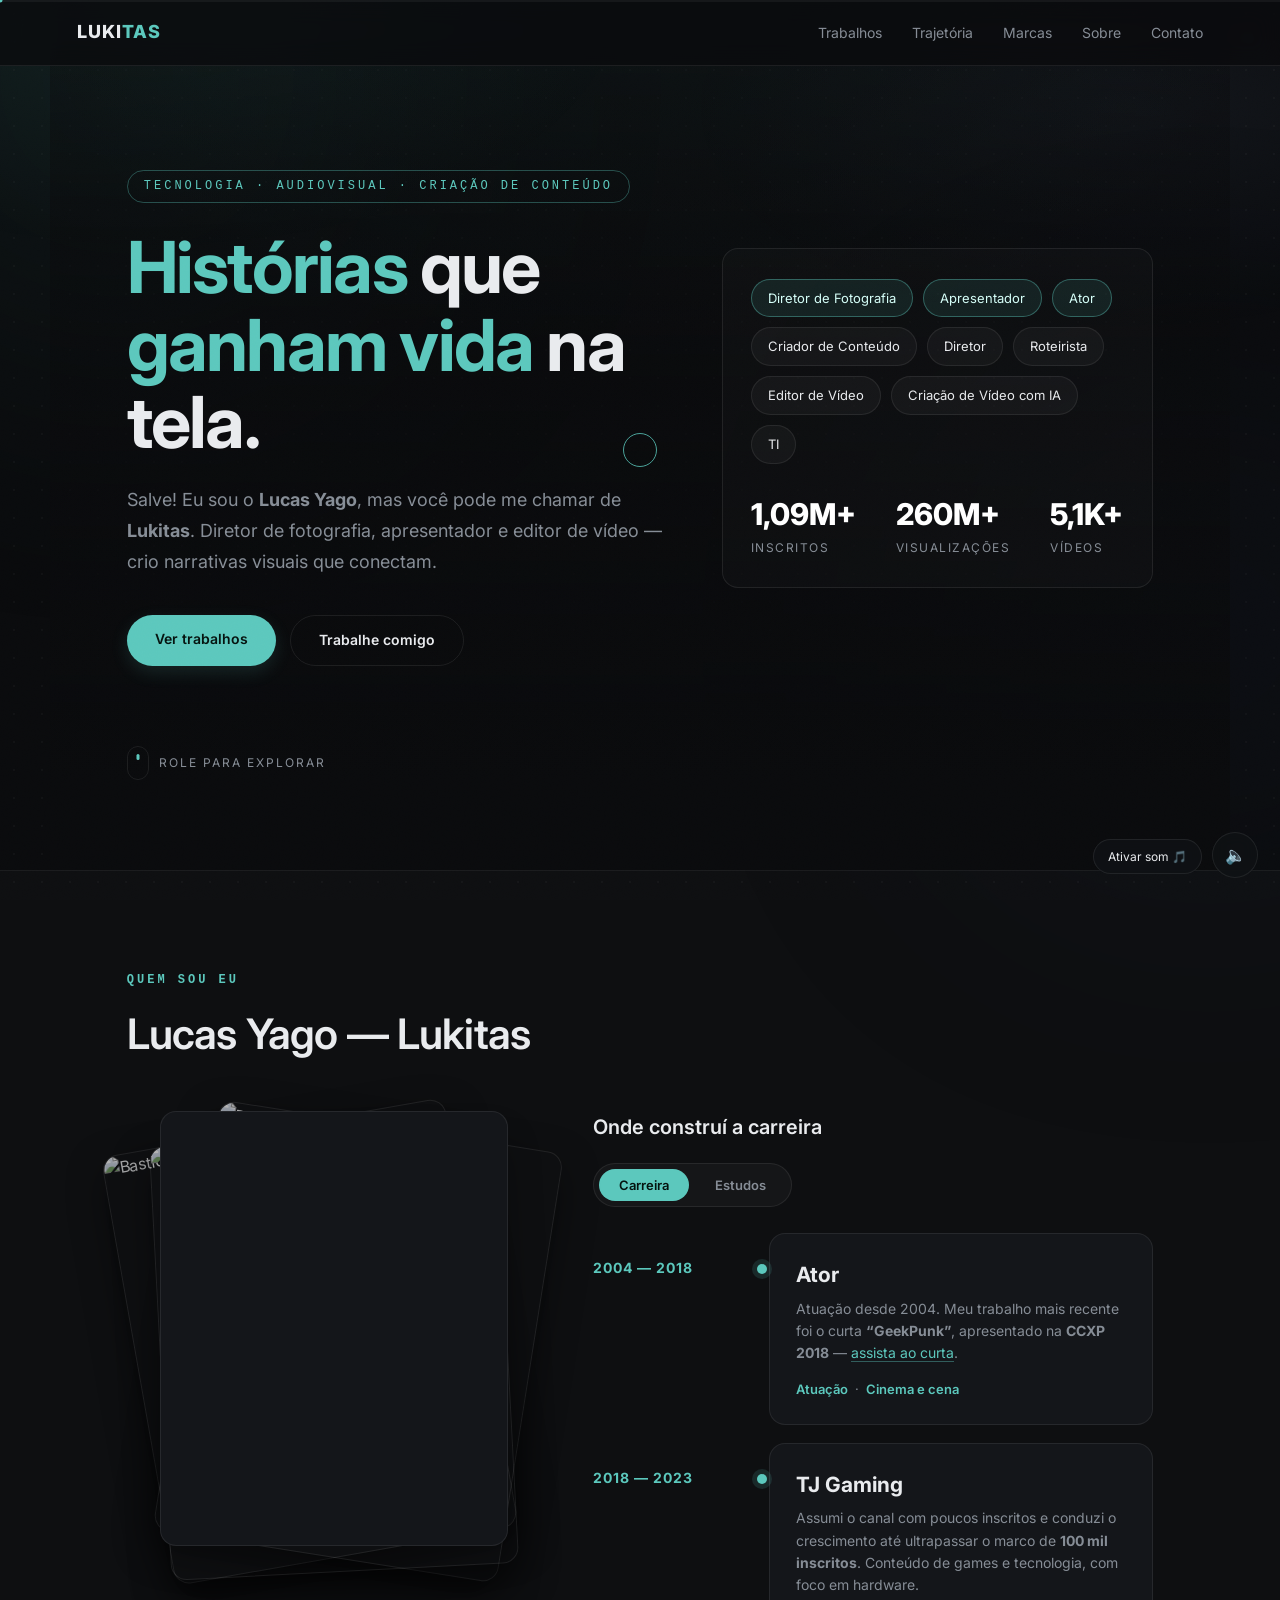
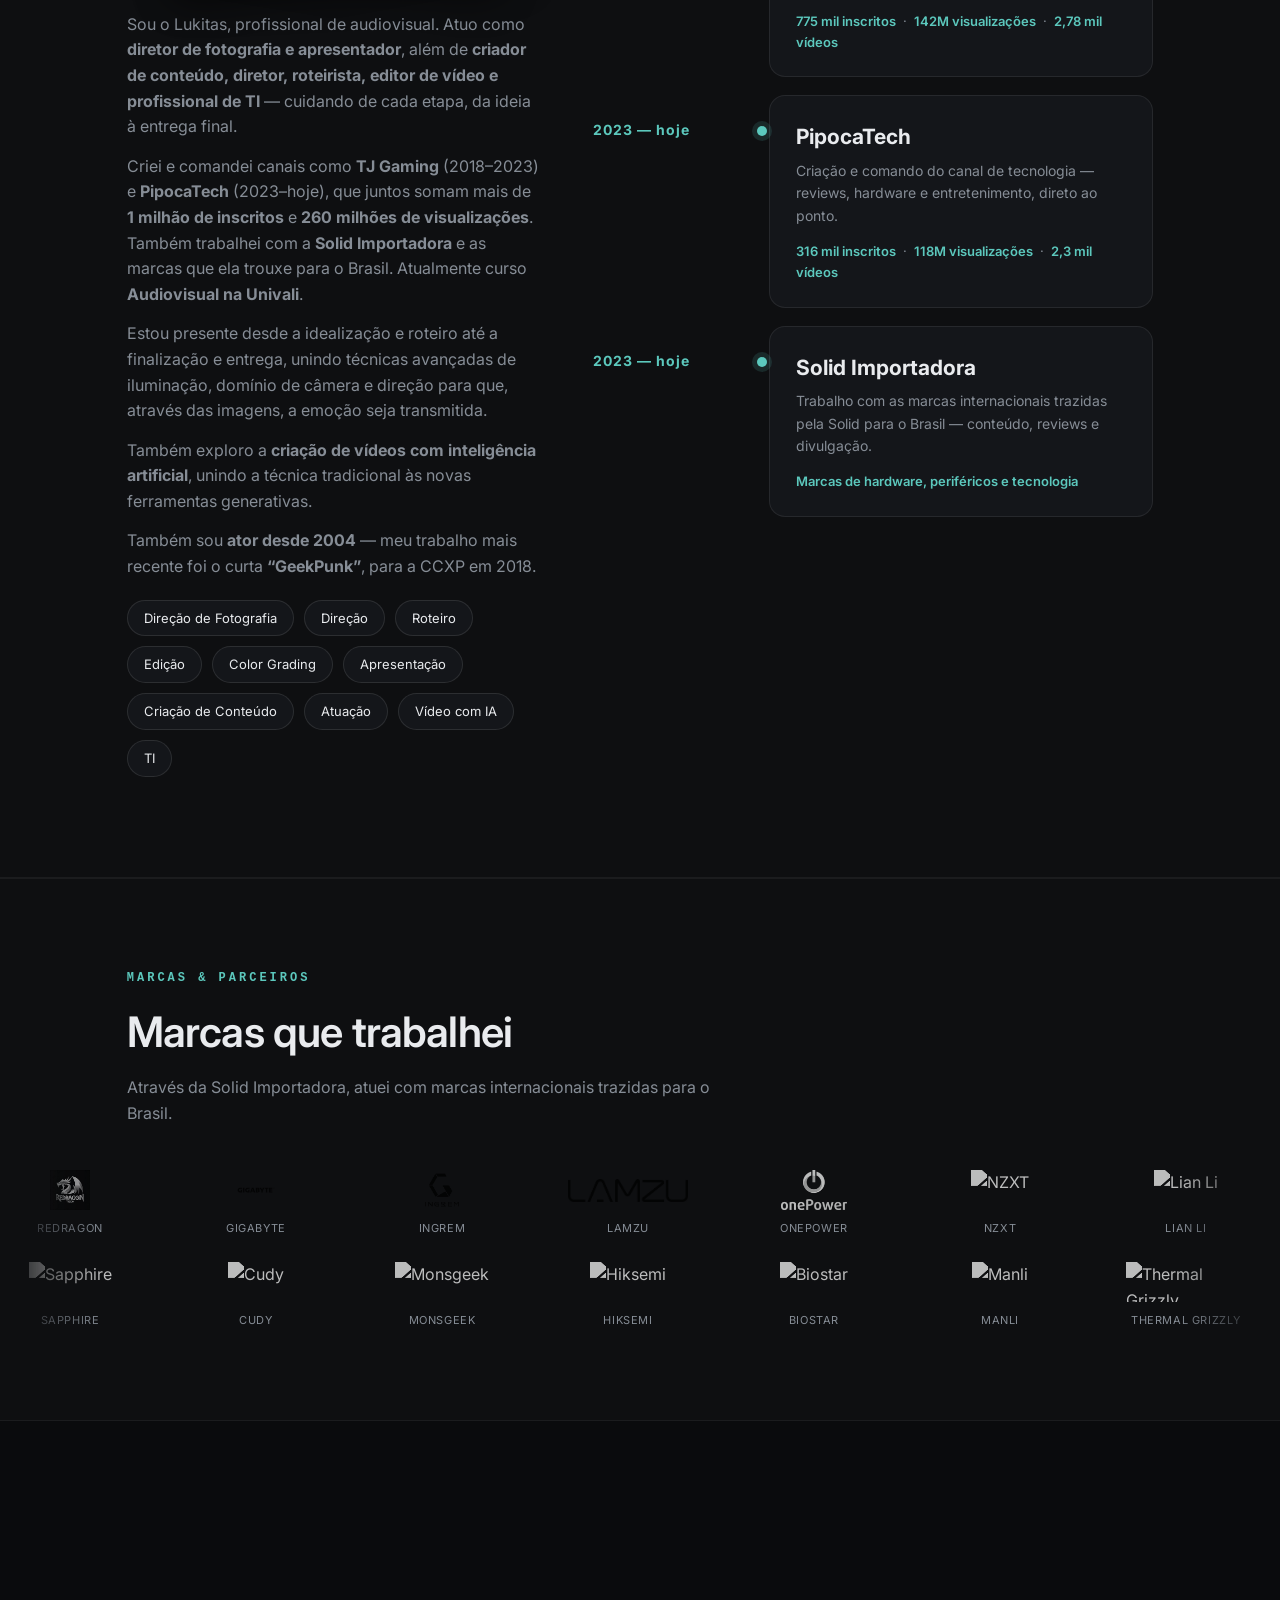
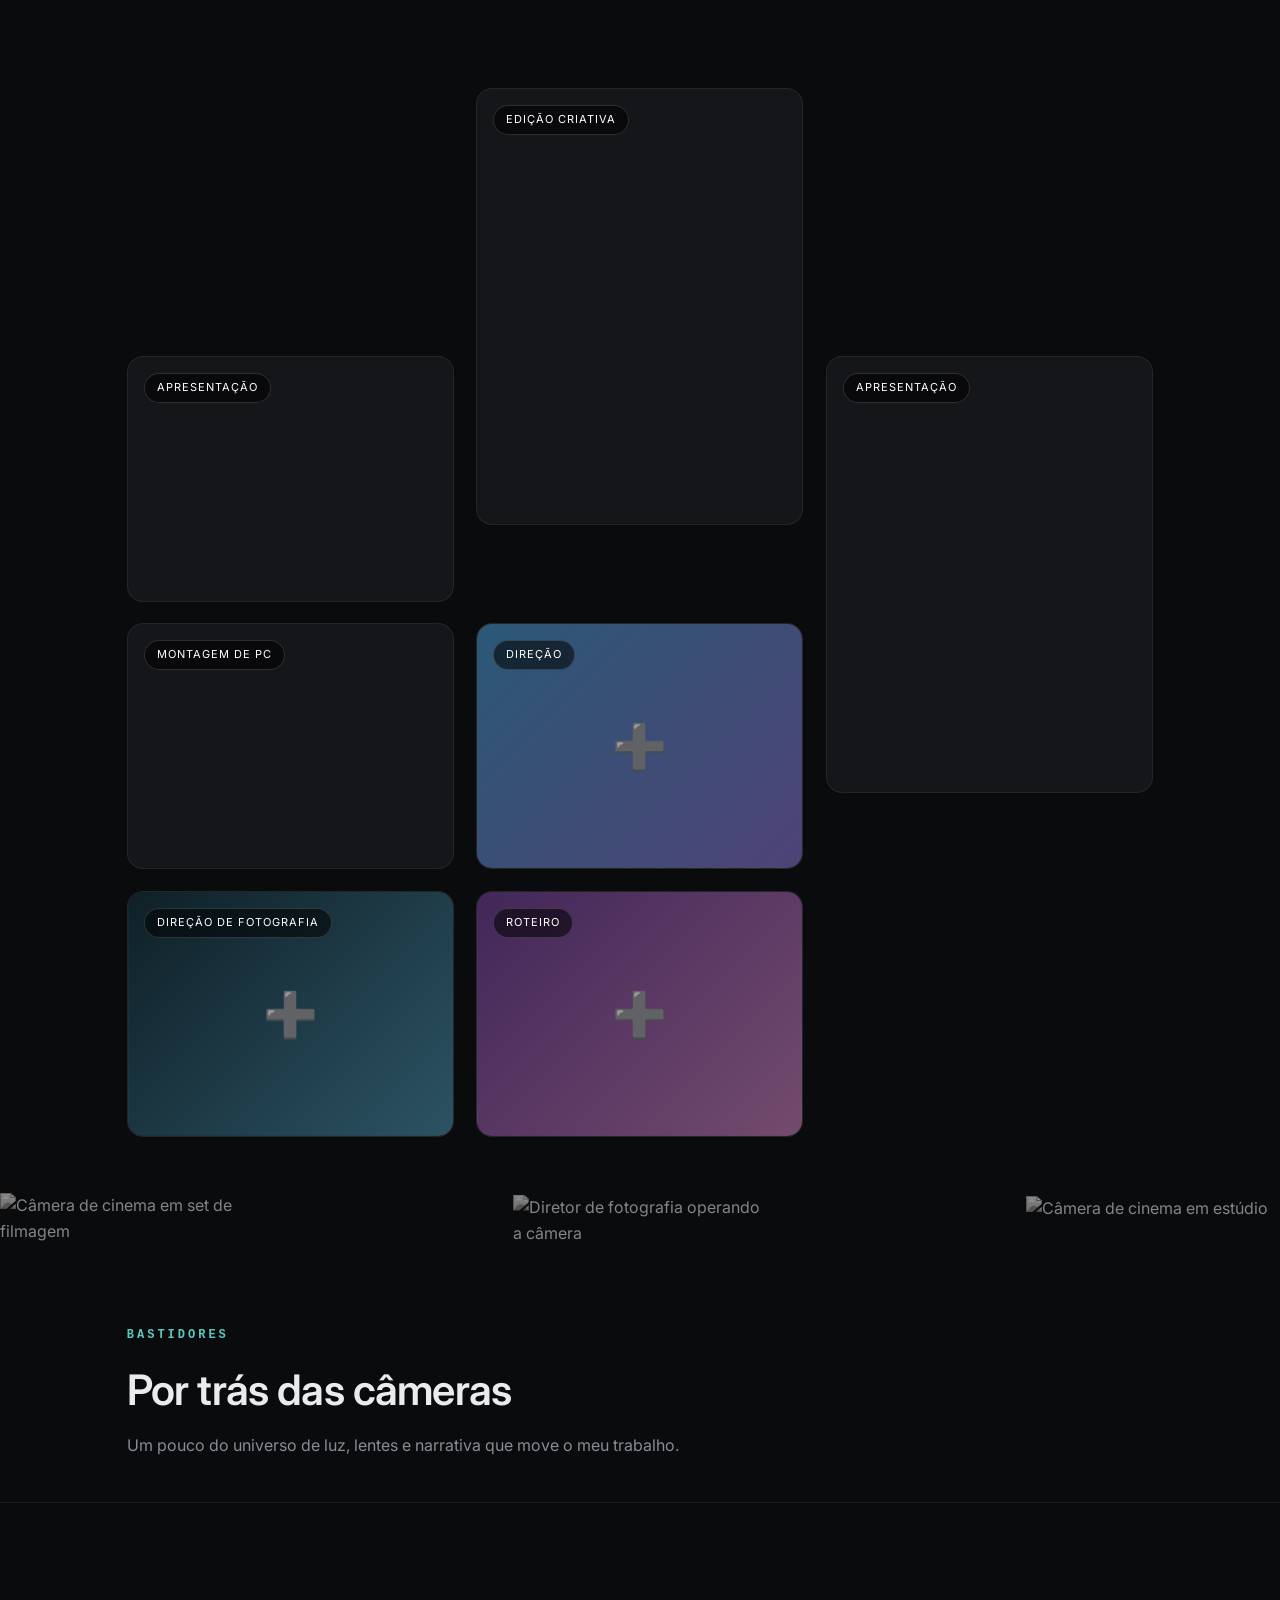
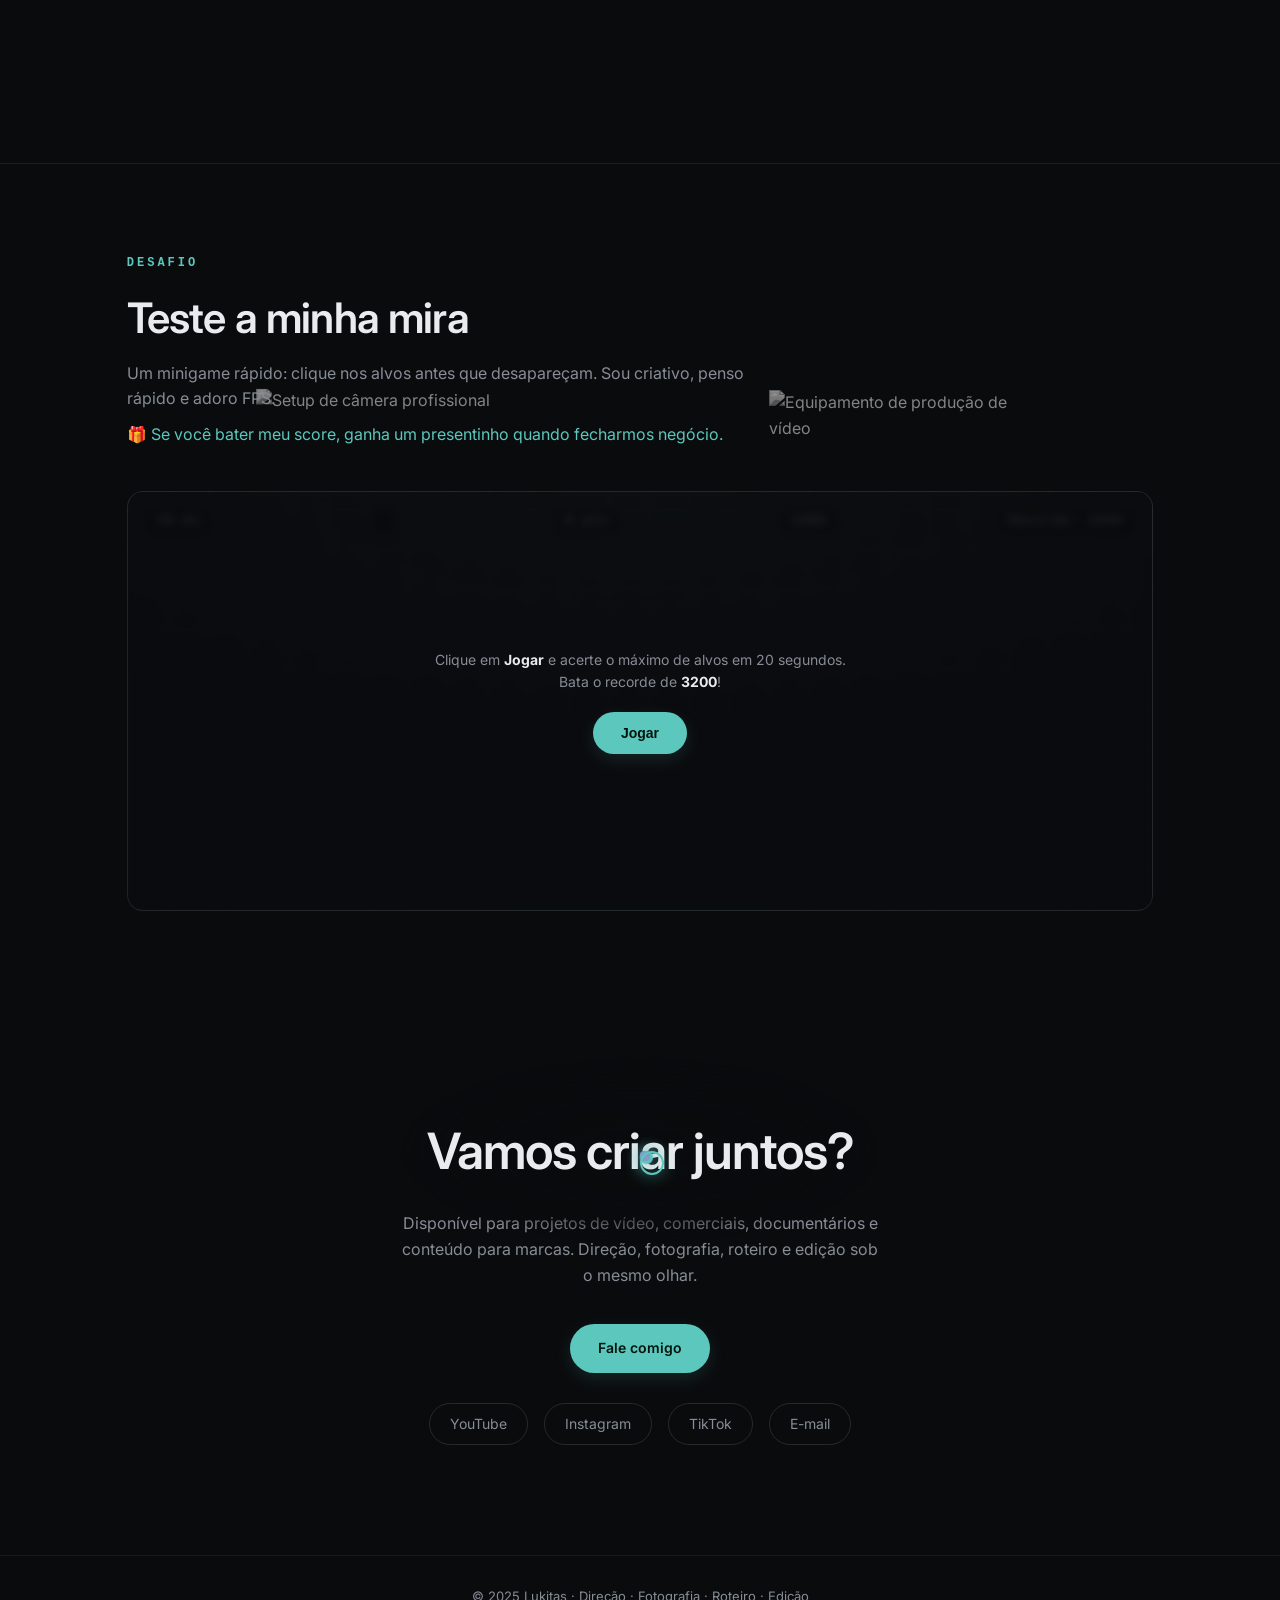
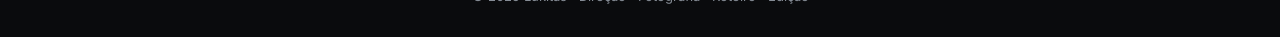
==== commit b320f26d: "Replace mascots with 3D orbiting particles around the contact heading (occlusion via dark halo)" ====
--- a/portfolio/index.html
+++ b/portfolio/index.html
@@ -242,24 +242,49 @@
   }
 
   /* ---------- Contato ---------- */
+  /* Palco 3D do contato */
+  .contato-palco { position: relative; width: fit-content; margin: 0 auto; perspective: 900px; transform-style: preserve-3d; }
+  .contato-palco h2 { position: relative; z-index: 3; }
+  .contato-palco::after { content: ''; position: absolute; left: 50%; top: 50%; width: 112%; height: 230%; transform: translate(-50%,-50%); z-index: 2; border-radius: 50%; pointer-events: none;
+    background: radial-gradient(closest-side, rgba(10,11,13,.98), rgba(10,11,13,.82) 58%, rgba(10,11,13,0) 100%); }
+  .orbita { position: absolute; inset: -80px; pointer-events: none; }
+  .orbita.atras { z-index: 1; }
+  .orbita.frente { z-index: 4; }
+  .pt { position: absolute; left: 50%; top: 50%; border-radius: 50%; background: var(--accent); box-shadow: 0 0 16px rgba(92,200,189,.75); will-change: transform, opacity; }
+  .pt.anel { background: transparent; border: 2px solid var(--accent); box-shadow: 0 0 18px rgba(92,200,189,.45); }
+  .pt.quad { border-radius: 4px; background: var(--accent2); box-shadow: 0 0 16px rgba(127,156,201,.7); }
+  .pt.a1 { width: 12px; height: 12px; animation: giro1 11s linear infinite; }
+  .pt.a2 { width: 22px; height: 22px; animation: giro2 14s linear infinite; }
+  .pt.a3 { width: 9px; height: 9px; animation: giro3 8.5s linear infinite; }
+  .pt.a4 { width: 14px; height: 14px; animation: giro1 13s linear infinite; animation-delay: -5s; }
+  .pt.a5 { width: 18px; height: 18px; animation: giro2 9.5s linear infinite; animation-delay: -3s; }
+  .pt.a6 { width: 10px; height: 10px; animation: giro3 12s linear infinite; animation-delay: -7s; }
+  .pt.f1 { width: 13px; height: 13px; animation: giro2 10s linear infinite; animation-delay: -2s; }
+  .pt.f2 { width: 10px; height: 10px; animation: giro3 9s linear infinite; animation-delay: -4.5s; }
+  .pt.f3 { width: 24px; height: 24px; animation: giro1 15s linear infinite; animation-delay: -6s; }
+  @keyframes giro1 {
+    0% { transform: translate(-200px, 4px) scale(.55); opacity: .35; }
+    25% { transform: translate(-34px, -88px) scale(1.15); opacity: 1; }
+    50% { transform: translate(200px, 4px) scale(.55); opacity: .35; }
+    75% { transform: translate(34px, 92px) scale(1.2); opacity: 1; }
+    100% { transform: translate(-200px, 4px) scale(.55); opacity: .35; }
+  }
+  @keyframes giro2 {
+    0% { transform: translate(190px, 0) scale(.5); opacity: .3; }
+    25% { transform: translate(30px, 84px) scale(1.2); opacity: 1; }
+    50% { transform: translate(-190px, 0) scale(.5); opacity: .3; }
+    75% { transform: translate(-30px, -80px) scale(1.1); opacity: 1; }
+    100% { transform: translate(190px, 0) scale(.5); opacity: .3; }
+  }
+  @keyframes giro3 {
+    0% { transform: translate(-140px, -52px) scale(.7); opacity: .45; }
+    33% { transform: translate(150px, -66px) scale(1.05); opacity: 1; }
+    66% { transform: translate(40px, 78px) scale(.9); opacity: .8; }
+    100% { transform: translate(-140px, -52px) scale(.7); opacity: .45; }
+  }
+  @media (max-width: 720px) { .contato-palco { transform: scale(.62); } .orbita { inset: -60px; } }
+
   #contato { padding: 110px 0; text-align: center; }
-  .mascotes { position: relative; height: 168px; margin: 46px auto 0; max-width: 700px; }
-  .mascote-skatista, .mascote-cine, .mascote-construtor { position: absolute; bottom: 4px; }
-  .mascote-skatista svg, .mascote-cine svg, .mascote-construtor svg { display: block; width: 100%; height: auto; overflow: visible; }
-  .mascote-skatista { left: 2%; width: 84px; animation: andar 11s ease-in-out infinite; }
-  .mascote-skatista .bob { animation: bob 1s ease-in-out infinite; }
-  @keyframes andar { 0% { left: 2%; } 50% { left: 82%; } 100% { left: 2%; } }
-  @keyframes bob { 0%,100% { transform: translateY(0) rotate(-1.5deg); } 50% { transform: translateY(-5px) rotate(1.5deg); } }
-  .mascote-cine { left: 25%; width: 80px; animation: balancar 3.6s ease-in-out infinite; }
-  @keyframes balancar { 0%,100% { transform: rotate(-3deg); } 50% { transform: rotate(3deg); } }
-  .mascote-cine .rec { animation: piscar 1.1s steps(1) infinite; }
-  @keyframes piscar { 0%,50% { opacity: 1; } 51%,100% { opacity: .12; } }
-  .mascote-construtor { right: 16%; width: 110px; }
-  .mascote-construtor .bloco { opacity: 0; animation: empilhar 3.6s ease-in-out infinite; }
-  .mascote-construtor .b2 { animation-delay: .55s; }
-  .mascote-construtor .b3 { animation-delay: 1.1s; }
-  @keyframes empilhar { 0%,8% { opacity: 0; transform: translateY(9px); } 24%,80% { opacity: 1; transform: none; } 96%,100% { opacity: 0; transform: translateY(9px); } }
-  @media (max-width: 720px) { .mascotes { height: 140px; } .mascote-skatista { width: 72px; } .mascote-cine { left: 8%; width: 70px; } .mascote-construtor { right: 4%; width: 78px; } }
   #contato h2 { font-size: clamp(28px, 4.4vw, 50px); font-weight: 600; letter-spacing: -0.02em; margin-bottom: 20px; }
   #contato p { color: var(--muted); max-width: 480px; margin: 0 auto 36px; }
   .redes { display: flex; gap: 16px; justify-content: center; margin-top: 30px; flex-wrap: wrap; }
@@ -816,14 +841,17 @@
   <!-- ===== CONTATO ===== -->
   <section id="contato">
     <div class="wrap">
-      <h2 class="display revelar">Vamos criar juntos?</h2>
+      <div class="contato-palco">
+        <div class="orbita atras" aria-hidden="true">
+          <span class="pt a1"></span><span class="pt a2 anel"></span><span class="pt a3"></span><span class="pt a4 quad"></span><span class="pt a5 anel"></span><span class="pt a6"></span>
+        </div>
+        <h2 class="display revelar">Vamos criar juntos?</h2>
+        <div class="orbita frente" aria-hidden="true">
+          <span class="pt f1"></span><span class="pt f2 quad"></span><span class="pt f3 anel"></span>
+        </div>
+      </div>
       <p class="revelar">Disponível para projetos de vídeo, comerciais, documentários e conteúdo para marcas. Direção, fotografia, roteiro e edição sob o mesmo olhar.</p>
       <a href="mailto:seu@email.com" class="btn primary revelar">Fale comigo</a>
-      <div class="mascotes revelar" aria-hidden="true">
-        <div class="mascote-skatista"><div class="bob"><svg viewBox="0 0 14 23" xmlns="http://www.w3.org/2000/svg" shape-rendering="crispEdges"><rect x="4" y="1" width="1" height="1" fill="#1b1524"/><rect x="5" y="1" width="1" height="1" fill="#1b1524"/><rect x="6" y="1" width="1" height="1" fill="#1b1524"/><rect x="7" y="1" width="1" height="1" fill="#1b1524"/><rect x="8" y="1" width="1" height="1" fill="#1b1524"/><rect x="9" y="1" width="1" height="1" fill="#1b1524"/><rect x="3" y="2" width="1" height="1" fill="#1b1524"/><rect x="4" y="2" width="1" height="1" fill="#f2c94c"/><rect x="5" y="2" width="1" height="1" fill="#f2c94c"/><rect x="6" y="2" width="1" height="1" fill="#f2c94c"/><rect x="7" y="2" width="1" height="1" fill="#f2c94c"/><rect x="8" y="2" width="1" height="1" fill="#f2c94c"/><rect x="9" y="2" width="1" height="1" fill="#f2c94c"/><rect x="10" y="2" width="1" height="1" fill="#1b1524"/><rect x="2" y="3" width="1" height="1" fill="#1b1524"/><rect x="3" y="3" width="1" height="1" fill="#f2c94c"/><rect x="4" y="3" width="1" height="1" fill="#f2c94c"/><rect x="5" y="3" width="1" height="1" fill="#f2c94c"/><rect x="6" y="3" width="1" height="1" fill="#f2c94c"/><rect x="7" y="3" width="1" height="1" fill="#f2c94c"/><rect x="8" y="3" width="1" height="1" fill="#f2c94c"/><rect x="9" y="3" width="1" height="1" fill="#f2c94c"/><rect x="10" y="3" width="1" height="1" fill="#f2c94c"/><rect x="11" y="3" width="1" height="1" fill="#1b1524"/><rect x="1" y="4" width="1" height="1" fill="#1b1524"/><rect x="2" y="4" width="1" height="1" fill="#cfa32f"/><rect x="3" y="4" width="1" height="1" fill="#cfa32f"/><rect x="4" y="4" width="1" height="1" fill="#cfa32f"/><rect x="5" y="4" width="1" height="1" fill="#cfa32f"/><rect x="6" y="4" width="1" height="1" fill="#cfa32f"/><rect x="7" y="4" width="1" height="1" fill="#cfa32f"/><rect x="8" y="4" width="1" height="1" fill="#cfa32f"/><rect x="9" y="4" width="1" height="1" fill="#cfa32f"/><rect x="10" y="4" width="1" height="1" fill="#cfa32f"/><rect x="11" y="4" width="1" height="1" fill="#cfa32f"/><rect x="12" y="4" width="1" height="1" fill="#1b1524"/><rect x="2" y="5" width="1" height="1" fill="#1b1524"/><rect x="3" y="5" width="1" height="1" fill="#f2c79b"/><rect x="4" y="5" width="1" height="1" fill="#f2c79b"/><rect x="5" y="5" width="1" height="1" fill="#f2c79b"/><rect x="6" y="5" width="1" height="1" fill="#f2c79b"/><rect x="7" y="5" width="1" height="1" fill="#f2c79b"/><rect x="8" y="5" width="1" height="1" fill="#f2c79b"/><rect x="9" y="5" width="1" height="1" fill="#f2c79b"/><rect x="10" y="5" width="1" height="1" fill="#f2c79b"/><rect x="11" y="5" width="1" height="1" fill="#1b1524"/><rect x="2" y="6" width="1" height="1" fill="#1b1524"/><rect x="3" y="6" width="1" height="1" fill="#f2c79b"/><rect x="4" y="6" width="1" height="1" fill="#f2c79b"/><rect x="5" y="6" width="1" height="1" fill="#f2c79b"/><rect x="6" y="6" width="1" height="1" fill="#f2c79b"/><rect x="7" y="6" width="1" height="1" fill="#f2c79b"/><rect x="8" y="6" width="1" height="1" fill="#f2c79b"/><rect x="9" y="6" width="1" height="1" fill="#f2c79b"/><rect x="10" y="6" width="1" height="1" fill="#f2c79b"/><rect x="11" y="6" width="1" height="1" fill="#1b1524"/><rect x="2" y="7" width="1" height="1" fill="#1b1524"/><rect x="3" y="7" width="1" height="1" fill="#f2c79b"/><rect x="4" y="7" width="1" height="1" fill="#f2c79b"/><rect x="5" y="7" width="1" height="1" fill="#1b1524"/><rect x="6" y="7" width="1" height="1" fill="#1b1524"/><rect x="7" y="7" width="1" height="1" fill="#f2c79b"/><rect x="8" y="7" width="1" height="1" fill="#f2c79b"/><rect x="9" y="7" width="1" height="1" fill="#1b1524"/><rect x="10" y="7" width="1" height="1" fill="#1b1524"/><rect x="11" y="7" width="1" height="1" fill="#1b1524"/><rect x="2" y="8" width="1" height="1" fill="#1b1524"/><rect x="3" y="8" width="1" height="1" fill="#f2c79b"/><rect x="4" y="8" width="1" height="1" fill="#f2c79b"/><rect x="5" y="8" width="1" height="1" fill="#f2c79b"/><rect x="6" y="8" width="1" height="1" fill="#f2c79b"/><rect x="7" y="8" width="1" height="1" fill="#f2c79b"/><rect x="8" y="8" width="1" height="1" fill="#f2c79b"/><rect x="9" y="8" width="1" height="1" fill="#f2c79b"/><rect x="10" y="8" width="1" height="1" fill="#f2c79b"/><rect x="11" y="8" width="1" height="1" fill="#1b1524"/><rect x="2" y="9" width="1" height="1" fill="#1b1524"/><rect x="3" y="9" width="1" height="1" fill="#f2c79b"/><rect x="4" y="9" width="1" height="1" fill="#f2c79b"/><rect x="5" y="9" width="1" height="1" fill="#f2c79b"/><rect x="6" y="9" width="1" height="1" fill="#1b1524"/><rect x="7" y="9" width="1" height="1" fill="#1b1524"/><rect x="8" y="9" width="1" height="1" fill="#f2c79b"/><rect x="9" y="9" width="1" height="1" fill="#f2c79b"/><rect x="10" y="9" width="1" height="1" fill="#f2c79b"/><rect x="11" y="9" width="1" height="1" fill="#1b1524"/><rect x="3" y="10" width="1" height="1" fill="#1b1524"/><rect x="4" y="10" width="1" height="1" fill="#f2c79b"/><rect x="5" y="10" width="1" height="1" fill="#f2c79b"/><rect x="6" y="10" width="1" height="1" fill="#d9a978"/><rect x="7" y="10" width="1" height="1" fill="#d9a978"/><rect x="8" y="10" width="1" height="1" fill="#f2c79b"/><rect x="9" y="10" width="1" height="1" fill="#f2c79b"/><rect x="10" y="10" width="1" height="1" fill="#1b1524"/><rect x="4" y="11" width="1" height="1" fill="#1b1524"/><rect x="5" y="11" width="1" height="1" fill="#1b1524"/><rect x="6" y="11" width="1" height="1" fill="#1b1524"/><rect x="7" y="11" width="1" height="1" fill="#1b1524"/><rect x="8" y="11" width="1" height="1" fill="#1b1524"/><rect x="9" y="11" width="1" height="1" fill="#1b1524"/><rect x="3" y="12" width="1" height="1" fill="#1b1524"/><rect x="4" y="12" width="1" height="1" fill="#e0533d"/><rect x="5" y="12" width="1" height="1" fill="#e0533d"/><rect x="6" y="12" width="1" height="1" fill="#e0533d"/><rect x="7" y="12" width="1" height="1" fill="#e0533d"/><rect x="8" y="12" width="1" height="1" fill="#e0533d"/><rect x="9" y="12" width="1" height="1" fill="#e0533d"/><rect x="10" y="12" width="1" height="1" fill="#1b1524"/><rect x="1" y="13" width="1" height="1" fill="#1b1524"/><rect x="2" y="13" width="1" height="1" fill="#f2c79b"/><rect x="3" y="13" width="1" height="1" fill="#1b1524"/><rect x="4" y="13" width="1" height="1" fill="#e0533d"/><rect x="5" y="13" width="1" height="1" fill="#e0533d"/><rect x="6" y="13" width="1" height="1" fill="#e0533d"/><rect x="7" y="13" width="1" height="1" fill="#e0533d"/><rect x="8" y="13" width="1" height="1" fill="#e0533d"/><rect x="9" y="13" width="1" height="1" fill="#e0533d"/><rect x="10" y="13" width="1" height="1" fill="#1b1524"/><rect x="11" y="13" width="1" height="1" fill="#f2c79b"/><rect x="12" y="13" width="1" height="1" fill="#1b1524"/><rect x="1" y="14" width="1" height="1" fill="#1b1524"/><rect x="2" y="14" width="1" height="1" fill="#f2c79b"/><rect x="3" y="14" width="1" height="1" fill="#1b1524"/><rect x="4" y="14" width="1" height="1" fill="#e0533d"/><rect x="5" y="14" width="1" height="1" fill="#e0533d"/><rect x="6" y="14" width="1" height="1" fill="#e0533d"/><rect x="7" y="14" width="1" height="1" fill="#b73f2b"/><rect x="8" y="14" width="1" height="1" fill="#b73f2b"/><rect x="9" y="14" width="1" height="1" fill="#e0533d"/><rect x="10" y="14" width="1" height="1" fill="#1b1524"/><rect x="11" y="14" width="1" height="1" fill="#f2c79b"/><rect x="12" y="14" width="1" height="1" fill="#1b1524"/><rect x="2" y="15" width="1" height="1" fill="#1b1524"/><rect x="3" y="15" width="1" height="1" fill="#e0533d"/><rect x="4" y="15" width="1" height="1" fill="#e0533d"/><rect x="5" y="15" width="1" height="1" fill="#e0533d"/><rect x="6" y="15" width="1" height="1" fill="#e0533d"/><rect x="7" y="15" width="1" height="1" fill="#e0533d"/><rect x="8" y="15" width="1" height="1" fill="#e0533d"/><rect x="9" y="15" width="1" height="1" fill="#e0533d"/><rect x="10" y="15" width="1" height="1" fill="#e0533d"/><rect x="11" y="15" width="1" height="1" fill="#1b1524"/><rect x="2" y="16" width="1" height="1" fill="#1b1524"/><rect x="3" y="16" width="1" height="1" fill="#e0533d"/><rect x="4" y="16" width="1" height="1" fill="#e0533d"/><rect x="5" y="16" width="1" height="1" fill="#b73f2b"/><rect x="6" y="16" width="1" height="1" fill="#b73f2b"/><rect x="7" y="16" width="1" height="1" fill="#b73f2b"/><rect x="8" y="16" width="1" height="1" fill="#e0533d"/><rect x="9" y="16" width="1" height="1" fill="#e0533d"/><rect x="10" y="16" width="1" height="1" fill="#e0533d"/><rect x="11" y="16" width="1" height="1" fill="#1b1524"/><rect x="3" y="17" width="1" height="1" fill="#1b1524"/><rect x="4" y="17" width="1" height="1" fill="#2f5fa0"/><rect x="5" y="17" width="1" height="1" fill="#2f5fa0"/><rect x="6" y="17" width="1" height="1" fill="#2f5fa0"/><rect x="7" y="17" width="1" height="1" fill="#2f5fa0"/><rect x="8" y="17" width="1" height="1" fill="#2f5fa0"/><rect x="9" y="17" width="1" height="1" fill="#2f5fa0"/><rect x="10" y="17" width="1" height="1" fill="#1b1524"/><rect x="3" y="18" width="1" height="1" fill="#1b1524"/><rect x="4" y="18" width="1" height="1" fill="#2f5fa0"/><rect x="5" y="18" width="1" height="1" fill="#2f5fa0"/><rect x="8" y="18" width="1" height="1" fill="#2f5fa0"/><rect x="9" y="18" width="1" height="1" fill="#2f5fa0"/><rect x="10" y="18" width="1" height="1" fill="#1b1524"/><rect x="3" y="19" width="1" height="1" fill="#1b1524"/><rect x="4" y="19" width="1" height="1" fill="#2f5fa0"/><rect x="5" y="19" width="1" height="1" fill="#2f5fa0"/><rect x="8" y="19" width="1" height="1" fill="#2f5fa0"/><rect x="9" y="19" width="1" height="1" fill="#2f5fa0"/><rect x="10" y="19" width="1" height="1" fill="#1b1524"/><rect x="2" y="20" width="1" height="1" fill="#1b1524"/><rect x="3" y="20" width="1" height="1" fill="#1b1524"/><rect x="4" y="20" width="1" height="1" fill="#1b1524"/><rect x="9" y="20" width="1" height="1" fill="#1b1524"/><rect x="10" y="20" width="1" height="1" fill="#1b1524"/><rect x="11" y="20" width="1" height="1" fill="#1b1524"/><rect x="1" y="21" width="1" height="1" fill="#1b1524"/><rect x="2" y="21" width="1" height="1" fill="#5a7fc4"/><rect x="3" y="21" width="1" height="1" fill="#5a7fc4"/><rect x="4" y="21" width="1" height="1" fill="#5a7fc4"/><rect x="5" y="21" width="1" height="1" fill="#5a7fc4"/><rect x="6" y="21" width="1" height="1" fill="#5a7fc4"/><rect x="7" y="21" width="1" height="1" fill="#5a7fc4"/><rect x="8" y="21" width="1" height="1" fill="#5a7fc4"/><rect x="9" y="21" width="1" height="1" fill="#5a7fc4"/><rect x="10" y="21" width="1" height="1" fill="#5a7fc4"/><rect x="11" y="21" width="1" height="1" fill="#5a7fc4"/><rect x="12" y="21" width="1" height="1" fill="#1b1524"/><rect x="2" y="22" width="1" height="1" fill="#1b1524"/><rect x="3" y="22" width="1" height="1" fill="#1b1524"/><rect x="10" y="22" width="1" height="1" fill="#1b1524"/><rect x="11" y="22" width="1" height="1" fill="#1b1524"/></svg></div></div>
-        <div class="mascote-cine"><svg viewBox="0 0 14 21" xmlns="http://www.w3.org/2000/svg" shape-rendering="crispEdges"><rect x="3" y="1" width="1" height="1" fill="#1b1524"/><rect x="4" y="1" width="1" height="1" fill="#1b1524"/><rect x="5" y="1" width="1" height="1" fill="#1b1524"/><rect x="6" y="1" width="1" height="1" fill="#1b1524"/><rect x="7" y="1" width="1" height="1" fill="#1b1524"/><rect x="8" y="1" width="1" height="1" fill="#1b1524"/><rect x="9" y="1" width="1" height="1" fill="#1b1524"/><rect x="10" y="1" width="1" height="1" fill="#1b1524"/><rect x="2" y="2" width="1" height="1" fill="#1b1524"/><rect x="3" y="2" width="1" height="1" fill="#4caf50"/><rect x="4" y="2" width="1" height="1" fill="#4caf50"/><rect x="5" y="2" width="1" height="1" fill="#4caf50"/><rect x="6" y="2" width="1" height="1" fill="#4caf50"/><rect x="7" y="2" width="1" height="1" fill="#4caf50"/><rect x="8" y="2" width="1" height="1" fill="#4caf50"/><rect x="9" y="2" width="1" height="1" fill="#4caf50"/><rect x="10" y="2" width="1" height="1" fill="#4caf50"/><rect x="11" y="2" width="1" height="1" fill="#1b1524"/><rect x="1" y="3" width="1" height="1" fill="#1b1524"/><rect x="2" y="3" width="1" height="1" fill="#38813c"/><rect x="3" y="3" width="1" height="1" fill="#38813c"/><rect x="4" y="3" width="1" height="1" fill="#38813c"/><rect x="5" y="3" width="1" height="1" fill="#38813c"/><rect x="6" y="3" width="1" height="1" fill="#38813c"/><rect x="7" y="3" width="1" height="1" fill="#38813c"/><rect x="8" y="3" width="1" height="1" fill="#38813c"/><rect x="9" y="3" width="1" height="1" fill="#38813c"/><rect x="10" y="3" width="1" height="1" fill="#38813c"/><rect x="11" y="3" width="1" height="1" fill="#38813c"/><rect x="12" y="3" width="1" height="1" fill="#1b1524"/><rect x="2" y="4" width="1" height="1" fill="#1b1524"/><rect x="3" y="4" width="1" height="1" fill="#f2c79b"/><rect x="4" y="4" width="1" height="1" fill="#f2c79b"/><rect x="5" y="4" width="1" height="1" fill="#f2c79b"/><rect x="6" y="4" width="1" height="1" fill="#f2c79b"/><rect x="7" y="4" width="1" height="1" fill="#f2c79b"/><rect x="8" y="4" width="1" height="1" fill="#f2c79b"/><rect x="9" y="4" width="1" height="1" fill="#f2c79b"/><rect x="10" y="4" width="1" height="1" fill="#f2c79b"/><rect x="11" y="4" width="1" height="1" fill="#1b1524"/><rect x="2" y="5" width="1" height="1" fill="#1b1524"/><rect x="3" y="5" width="1" height="1" fill="#f2c79b"/><rect x="4" y="5" width="1" height="1" fill="#f2c79b"/><rect x="5" y="5" width="1" height="1" fill="#f2c79b"/><rect x="6" y="5" width="1" height="1" fill="#f2c79b"/><rect x="7" y="5" width="1" height="1" fill="#f2c79b"/><rect x="8" y="5" width="1" height="1" fill="#f2c79b"/><rect x="9" y="5" width="1" height="1" fill="#f2c79b"/><rect x="10" y="5" width="1" height="1" fill="#f2c79b"/><rect x="11" y="5" width="1" height="1" fill="#1b1524"/><rect x="2" y="6" width="1" height="1" fill="#1b1524"/><rect x="3" y="6" width="1" height="1" fill="#f2c79b"/><rect x="4" y="6" width="1" height="1" fill="#f2c79b"/><rect x="5" y="6" width="1" height="1" fill="#1b1524"/><rect x="6" y="6" width="1" height="1" fill="#1b1524"/><rect x="7" y="6" width="1" height="1" fill="#f2c79b"/><rect x="8" y="6" width="1" height="1" fill="#f2c79b"/><rect x="9" y="6" width="1" height="1" fill="#1b1524"/><rect x="10" y="6" width="1" height="1" fill="#1b1524"/><rect x="11" y="6" width="1" height="1" fill="#1b1524"/><rect x="2" y="7" width="1" height="1" fill="#1b1524"/><rect x="3" y="7" width="1" height="1" fill="#f2c79b"/><rect x="4" y="7" width="1" height="1" fill="#f2c79b"/><rect x="5" y="7" width="1" height="1" fill="#f2c79b"/><rect x="6" y="7" width="1" height="1" fill="#f2c79b"/><rect x="7" y="7" width="1" height="1" fill="#f2c79b"/><rect x="8" y="7" width="1" height="1" fill="#f2c79b"/><rect x="9" y="7" width="1" height="1" fill="#f2c79b"/><rect x="10" y="7" width="1" height="1" fill="#f2c79b"/><rect x="11" y="7" width="1" height="1" fill="#1b1524"/><rect x="2" y="8" width="1" height="1" fill="#1b1524"/><rect x="3" y="8" width="1" height="1" fill="#f2c79b"/><rect x="4" y="8" width="1" height="1" fill="#f2c79b"/><rect x="5" y="8" width="1" height="1" fill="#f2c79b"/><rect x="6" y="8" width="1" height="1" fill="#1b1524"/><rect x="7" y="8" width="1" height="1" fill="#1b1524"/><rect x="8" y="8" width="1" height="1" fill="#f2c79b"/><rect x="9" y="8" width="1" height="1" fill="#f2c79b"/><rect x="10" y="8" width="1" height="1" fill="#f2c79b"/><rect x="11" y="8" width="1" height="1" fill="#1b1524"/><rect x="3" y="9" width="1" height="1" fill="#1b1524"/><rect x="4" y="9" width="1" height="1" fill="#f2c79b"/><rect x="5" y="9" width="1" height="1" fill="#f2c79b"/><rect x="6" y="9" width="1" height="1" fill="#d9a978"/><rect x="7" y="9" width="1" height="1" fill="#d9a978"/><rect x="8" y="9" width="1" height="1" fill="#f2c79b"/><rect x="9" y="9" width="1" height="1" fill="#f2c79b"/><rect x="10" y="9" width="1" height="1" fill="#1b1524"/><rect x="4" y="10" width="1" height="1" fill="#1b1524"/><rect x="5" y="10" width="1" height="1" fill="#1b1524"/><rect x="6" y="10" width="1" height="1" fill="#1b1524"/><rect x="7" y="10" width="1" height="1" fill="#1b1524"/><rect x="8" y="10" width="1" height="1" fill="#1b1524"/><rect x="9" y="10" width="1" height="1" fill="#1b1524"/><rect x="3" y="11" width="1" height="1" fill="#1b1524"/><rect x="4" y="11" width="1" height="1" fill="#2f4a6b"/><rect x="5" y="11" width="1" height="1" fill="#2f4a6b"/><rect x="6" y="11" width="1" height="1" fill="#2f4a6b"/><rect x="7" y="11" width="1" height="1" fill="#2f4a6b"/><rect x="8" y="11" width="1" height="1" fill="#2f4a6b"/><rect x="9" y="11" width="1" height="1" fill="#2f4a6b"/><rect x="10" y="11" width="1" height="1" fill="#1b1524"/><rect x="2" y="12" width="1" height="1" fill="#1b1524"/><rect x="3" y="12" width="1" height="1" fill="#2f4a6b"/><rect x="4" y="12" width="1" height="1" fill="#2f4a6b"/><rect x="5" y="12" width="1" height="1" fill="#2f4a6b"/><rect x="6" y="12" width="1" height="1" fill="#2f4a6b"/><rect x="7" y="12" width="1" height="1" fill="#2f4a6b"/><rect x="8" y="12" width="1" height="1" fill="#2f4a6b"/><rect x="9" y="12" width="1" height="1" fill="#2f4a6b"/><rect x="10" y="12" width="1" height="1" fill="#2f4a6b"/><rect x="11" y="12" width="1" height="1" fill="#1b1524"/><rect x="2" y="13" width="1" height="1" fill="#1b1524"/><rect x="3" y="13" width="1" height="1" fill="#26304a"/><rect x="4" y="13" width="1" height="1" fill="#ff6b6b"/><rect x="5" y="13" width="1" height="1" fill="#26304a"/><rect x="6" y="13" width="1" height="1" fill="#26304a"/><rect x="7" y="13" width="1" height="1" fill="#26304a"/><rect x="8" y="13" width="1" height="1" fill="#26304a"/><rect x="9" y="13" width="1" height="1" fill="#26304a"/><rect x="10" y="13" width="1" height="1" fill="#26304a"/><rect x="11" y="13" width="1" height="1" fill="#1b1524"/><rect x="1" y="14" width="1" height="1" fill="#1b1524"/><rect x="2" y="14" width="1" height="1" fill="#f2c79b"/><rect x="3" y="14" width="1" height="1" fill="#26304a"/><rect x="4" y="14" width="1" height="1" fill="#26304a"/><rect x="5" y="14" width="1" height="1" fill="#7f9cc9"/><rect x="6" y="14" width="1" height="1" fill="#7f9cc9"/><rect x="7" y="14" width="1" height="1" fill="#26304a"/><rect x="8" y="14" width="1" height="1" fill="#26304a"/><rect x="9" y="14" width="1" height="1" fill="#26304a"/><rect x="10" y="14" width="1" height="1" fill="#f2c79b"/><rect x="11" y="14" width="1" height="1" fill="#1b1524"/><rect x="2" y="15" width="1" height="1" fill="#1b1524"/><rect x="3" y="15" width="1" height="1" fill="#26304a"/><rect x="4" y="15" width="1" height="1" fill="#26304a"/><rect x="5" y="15" width="1" height="1" fill="#26304a"/><rect x="6" y="15" width="1" height="1" fill="#26304a"/><rect x="7" y="15" width="1" height="1" fill="#26304a"/><rect x="8" y="15" width="1" height="1" fill="#26304a"/><rect x="9" y="15" width="1" height="1" fill="#26304a"/><rect x="10" y="15" width="1" height="1" fill="#26304a"/><rect x="11" y="15" width="1" height="1" fill="#1b1524"/><rect x="2" y="16" width="1" height="1" fill="#1b1524"/><rect x="3" y="16" width="1" height="1" fill="#2f4a6b"/><rect x="4" y="16" width="1" height="1" fill="#2f4a6b"/><rect x="5" y="16" width="1" height="1" fill="#2f4a6b"/><rect x="6" y="16" width="1" height="1" fill="#2f4a6b"/><rect x="7" y="16" width="1" height="1" fill="#2f4a6b"/><rect x="8" y="16" width="1" height="1" fill="#2f4a6b"/><rect x="9" y="16" width="1" height="1" fill="#2f4a6b"/><rect x="10" y="16" width="1" height="1" fill="#2f4a6b"/><rect x="11" y="16" width="1" height="1" fill="#1b1524"/><rect x="3" y="17" width="1" height="1" fill="#1b1524"/><rect x="4" y="17" width="1" height="1" fill="#2b2f36"/><rect x="5" y="17" width="1" height="1" fill="#2b2f36"/><rect x="6" y="17" width="1" height="1" fill="#2b2f36"/><rect x="7" y="17" width="1" height="1" fill="#2b2f36"/><rect x="8" y="17" width="1" height="1" fill="#2b2f36"/><rect x="9" y="17" width="1" height="1" fill="#2b2f36"/><rect x="10" y="17" width="1" height="1" fill="#1b1524"/><rect x="3" y="18" width="1" height="1" fill="#1b1524"/><rect x="4" y="18" width="1" height="1" fill="#2b2f36"/><rect x="5" y="18" width="1" height="1" fill="#2b2f36"/><rect x="8" y="18" width="1" height="1" fill="#2b2f36"/><rect x="9" y="18" width="1" height="1" fill="#2b2f36"/><rect x="10" y="18" width="1" height="1" fill="#1b1524"/><rect x="3" y="19" width="1" height="1" fill="#1b1524"/><rect x="4" y="19" width="1" height="1" fill="#2b2f36"/><rect x="5" y="19" width="1" height="1" fill="#2b2f36"/><rect x="8" y="19" width="1" height="1" fill="#2b2f36"/><rect x="9" y="19" width="1" height="1" fill="#2b2f36"/><rect x="10" y="19" width="1" height="1" fill="#1b1524"/><rect x="2" y="20" width="1" height="1" fill="#1b1524"/><rect x="3" y="20" width="1" height="1" fill="#1b1524"/><rect x="4" y="20" width="1" height="1" fill="#1b1524"/><rect x="9" y="20" width="1" height="1" fill="#1b1524"/><rect x="10" y="20" width="1" height="1" fill="#1b1524"/><rect x="11" y="20" width="1" height="1" fill="#1b1524"/></svg></div>
-        <div class="mascote-construtor"><svg viewBox="0 0 20 20" xmlns="http://www.w3.org/2000/svg" shape-rendering="crispEdges"><rect x="3" y="1" width="1" height="1" fill="#1b1524"/><rect x="4" y="1" width="1" height="1" fill="#1b1524"/><rect x="5" y="1" width="1" height="1" fill="#1b1524"/><rect x="6" y="1" width="1" height="1" fill="#1b1524"/><rect x="7" y="1" width="1" height="1" fill="#1b1524"/><rect x="8" y="1" width="1" height="1" fill="#1b1524"/><rect x="9" y="1" width="1" height="1" fill="#1b1524"/><rect x="10" y="1" width="1" height="1" fill="#1b1524"/><rect x="2" y="2" width="1" height="1" fill="#1b1524"/><rect x="3" y="2" width="1" height="1" fill="#f2c94c"/><rect x="4" y="2" width="1" height="1" fill="#f2c94c"/><rect x="5" y="2" width="1" height="1" fill="#f2c94c"/><rect x="6" y="2" width="1" height="1" fill="#f2c94c"/><rect x="7" y="2" width="1" height="1" fill="#f2c94c"/><rect x="8" y="2" width="1" height="1" fill="#f2c94c"/><rect x="9" y="2" width="1" height="1" fill="#f2c94c"/><rect x="10" y="2" width="1" height="1" fill="#f2c94c"/><rect x="11" y="2" width="1" height="1" fill="#1b1524"/><rect x="1" y="3" width="1" height="1" fill="#1b1524"/><rect x="2" y="3" width="1" height="1" fill="#cfa32f"/><rect x="3" y="3" width="1" height="1" fill="#cfa32f"/><rect x="4" y="3" width="1" height="1" fill="#cfa32f"/><rect x="5" y="3" width="1" height="1" fill="#cfa32f"/><rect x="6" y="3" width="1" height="1" fill="#cfa32f"/><rect x="7" y="3" width="1" height="1" fill="#cfa32f"/><rect x="8" y="3" width="1" height="1" fill="#cfa32f"/><rect x="9" y="3" width="1" height="1" fill="#cfa32f"/><rect x="10" y="3" width="1" height="1" fill="#cfa32f"/><rect x="11" y="3" width="1" height="1" fill="#cfa32f"/><rect x="12" y="3" width="1" height="1" fill="#1b1524"/><rect x="2" y="4" width="1" height="1" fill="#1b1524"/><rect x="3" y="4" width="1" height="1" fill="#f2c79b"/><rect x="4" y="4" width="1" height="1" fill="#f2c79b"/><rect x="5" y="4" width="1" height="1" fill="#f2c79b"/><rect x="6" y="4" width="1" height="1" fill="#f2c79b"/><rect x="7" y="4" width="1" height="1" fill="#f2c79b"/><rect x="8" y="4" width="1" height="1" fill="#f2c79b"/><rect x="9" y="4" width="1" height="1" fill="#f2c79b"/><rect x="10" y="4" width="1" height="1" fill="#f2c79b"/><rect x="11" y="4" width="1" height="1" fill="#1b1524"/><rect x="2" y="5" width="1" height="1" fill="#1b1524"/><rect x="3" y="5" width="1" height="1" fill="#f2c79b"/><rect x="4" y="5" width="1" height="1" fill="#f2c79b"/><rect x="5" y="5" width="1" height="1" fill="#f2c79b"/><rect x="6" y="5" width="1" height="1" fill="#f2c79b"/><rect x="7" y="5" width="1" height="1" fill="#f2c79b"/><rect x="8" y="5" width="1" height="1" fill="#f2c79b"/><rect x="9" y="5" width="1" height="1" fill="#f2c79b"/><rect x="10" y="5" width="1" height="1" fill="#f2c79b"/><rect x="11" y="5" width="1" height="1" fill="#1b1524"/><rect x="2" y="6" width="1" height="1" fill="#1b1524"/><rect x="3" y="6" width="1" height="1" fill="#f2c79b"/><rect x="4" y="6" width="1" height="1" fill="#f2c79b"/><rect x="5" y="6" width="1" height="1" fill="#1b1524"/><rect x="6" y="6" width="1" height="1" fill="#1b1524"/><rect x="7" y="6" width="1" height="1" fill="#f2c79b"/><rect x="8" y="6" width="1" height="1" fill="#f2c79b"/><rect x="9" y="6" width="1" height="1" fill="#1b1524"/><rect x="10" y="6" width="1" height="1" fill="#1b1524"/><rect x="11" y="6" width="1" height="1" fill="#1b1524"/><rect x="2" y="7" width="1" height="1" fill="#1b1524"/><rect x="3" y="7" width="1" height="1" fill="#f2c79b"/><rect x="4" y="7" width="1" height="1" fill="#f2c79b"/><rect x="5" y="7" width="1" height="1" fill="#f2c79b"/><rect x="6" y="7" width="1" height="1" fill="#f2c79b"/><rect x="7" y="7" width="1" height="1" fill="#f2c79b"/><rect x="8" y="7" width="1" height="1" fill="#f2c79b"/><rect x="9" y="7" width="1" height="1" fill="#f2c79b"/><rect x="10" y="7" width="1" height="1" fill="#f2c79b"/><rect x="11" y="7" width="1" height="1" fill="#1b1524"/><rect x="2" y="8" width="1" height="1" fill="#1b1524"/><rect x="3" y="8" width="1" height="1" fill="#f2c79b"/><rect x="4" y="8" width="1" height="1" fill="#f2c79b"/><rect x="5" y="8" width="1" height="1" fill="#f2c79b"/><rect x="6" y="8" width="1" height="1" fill="#1b1524"/><rect x="7" y="8" width="1" height="1" fill="#1b1524"/><rect x="8" y="8" width="1" height="1" fill="#f2c79b"/><rect x="9" y="8" width="1" height="1" fill="#f2c79b"/><rect x="10" y="8" width="1" height="1" fill="#f2c79b"/><rect x="11" y="8" width="1" height="1" fill="#1b1524"/><rect x="3" y="9" width="1" height="1" fill="#1b1524"/><rect x="4" y="9" width="1" height="1" fill="#f2c79b"/><rect x="5" y="9" width="1" height="1" fill="#f2c79b"/><rect x="6" y="9" width="1" height="1" fill="#d9a978"/><rect x="7" y="9" width="1" height="1" fill="#d9a978"/><rect x="8" y="9" width="1" height="1" fill="#f2c79b"/><rect x="9" y="9" width="1" height="1" fill="#f2c79b"/><rect x="10" y="9" width="1" height="1" fill="#1b1524"/><rect x="4" y="10" width="1" height="1" fill="#1b1524"/><rect x="5" y="10" width="1" height="1" fill="#1b1524"/><rect x="6" y="10" width="1" height="1" fill="#1b1524"/><rect x="7" y="10" width="1" height="1" fill="#1b1524"/><rect x="8" y="10" width="1" height="1" fill="#1b1524"/><rect x="9" y="10" width="1" height="1" fill="#1b1524"/><rect x="3" y="11" width="1" height="1" fill="#1b1524"/><rect x="4" y="11" width="1" height="1" fill="#e0863d"/><rect x="5" y="11" width="1" height="1" fill="#e0863d"/><rect x="6" y="11" width="1" height="1" fill="#e0863d"/><rect x="7" y="11" width="1" height="1" fill="#e0863d"/><rect x="8" y="11" width="1" height="1" fill="#e0863d"/><rect x="9" y="11" width="1" height="1" fill="#e0863d"/><rect x="10" y="11" width="1" height="1" fill="#1b1524"/><rect x="2" y="12" width="1" height="1" fill="#1b1524"/><rect x="3" y="12" width="1" height="1" fill="#e0863d"/><rect x="4" y="12" width="1" height="1" fill="#e0863d"/><rect x="5" y="12" width="1" height="1" fill="#e0863d"/><rect x="6" y="12" width="1" height="1" fill="#e0863d"/><rect x="7" y="12" width="1" height="1" fill="#e0863d"/><rect x="8" y="12" width="1" height="1" fill="#e0863d"/><rect x="9" y="12" width="1" height="1" fill="#e0863d"/><rect x="10" y="12" width="1" height="1" fill="#e0863d"/><rect x="11" y="12" width="1" height="1" fill="#1b1524"/><rect x="1" y="13" width="1" height="1" fill="#1b1524"/><rect x="2" y="13" width="1" height="1" fill="#f2c79b"/><rect x="3" y="13" width="1" height="1" fill="#1b1524"/><rect x="4" y="13" width="1" height="1" fill="#e0863d"/><rect x="5" y="13" width="1" height="1" fill="#e0863d"/><rect x="6" y="13" width="1" height="1" fill="#e0863d"/><rect x="7" y="13" width="1" height="1" fill="#e0863d"/><rect x="8" y="13" width="1" height="1" fill="#e0863d"/><rect x="9" y="13" width="1" height="1" fill="#e0863d"/><rect x="10" y="13" width="1" height="1" fill="#1b1524"/><rect x="11" y="13" width="1" height="1" fill="#f2c79b"/><rect x="12" y="13" width="1" height="1" fill="#1b1524"/><rect x="1" y="14" width="1" height="1" fill="#1b1524"/><rect x="2" y="14" width="1" height="1" fill="#f2c79b"/><rect x="3" y="14" width="1" height="1" fill="#1b1524"/><rect x="4" y="14" width="1" height="1" fill="#e0863d"/><rect x="5" y="14" width="1" height="1" fill="#e0863d"/><rect x="6" y="14" width="1" height="1" fill="#b96b2c"/><rect x="7" y="14" width="1" height="1" fill="#b96b2c"/><rect x="8" y="14" width="1" height="1" fill="#e0863d"/><rect x="9" y="14" width="1" height="1" fill="#e0863d"/><rect x="10" y="14" width="1" height="1" fill="#1b1524"/><rect x="11" y="14" width="1" height="1" fill="#f2c79b"/><rect x="12" y="14" width="1" height="1" fill="#1b1524"/><rect x="2" y="15" width="1" height="1" fill="#1b1524"/><rect x="3" y="15" width="1" height="1" fill="#e0863d"/><rect x="4" y="15" width="1" height="1" fill="#e0863d"/><rect x="5" y="15" width="1" height="1" fill="#e0863d"/><rect x="6" y="15" width="1" height="1" fill="#e0863d"/><rect x="7" y="15" width="1" height="1" fill="#e0863d"/><rect x="8" y="15" width="1" height="1" fill="#e0863d"/><rect x="9" y="15" width="1" height="1" fill="#e0863d"/><rect x="10" y="15" width="1" height="1" fill="#e0863d"/><rect x="11" y="15" width="1" height="1" fill="#1b1524"/><rect x="3" y="16" width="1" height="1" fill="#1b1524"/><rect x="4" y="16" width="1" height="1" fill="#3a4250"/><rect x="5" y="16" width="1" height="1" fill="#3a4250"/><rect x="6" y="16" width="1" height="1" fill="#3a4250"/><rect x="7" y="16" width="1" height="1" fill="#3a4250"/><rect x="8" y="16" width="1" height="1" fill="#3a4250"/><rect x="9" y="16" width="1" height="1" fill="#3a4250"/><rect x="10" y="16" width="1" height="1" fill="#1b1524"/><rect x="3" y="17" width="1" height="1" fill="#1b1524"/><rect x="4" y="17" width="1" height="1" fill="#3a4250"/><rect x="5" y="17" width="1" height="1" fill="#3a4250"/><rect x="8" y="17" width="1" height="1" fill="#3a4250"/><rect x="9" y="17" width="1" height="1" fill="#3a4250"/><rect x="10" y="17" width="1" height="1" fill="#1b1524"/><rect x="3" y="18" width="1" height="1" fill="#1b1524"/><rect x="4" y="18" width="1" height="1" fill="#3a4250"/><rect x="5" y="18" width="1" height="1" fill="#3a4250"/><rect x="8" y="18" width="1" height="1" fill="#3a4250"/><rect x="9" y="18" width="1" height="1" fill="#3a4250"/><rect x="10" y="18" width="1" height="1" fill="#1b1524"/><rect x="2" y="19" width="1" height="1" fill="#1b1524"/><rect x="3" y="19" width="1" height="1" fill="#1b1524"/><rect x="4" y="19" width="1" height="1" fill="#1b1524"/><rect x="9" y="19" width="1" height="1" fill="#1b1524"/><rect x="10" y="19" width="1" height="1" fill="#1b1524"/><rect x="11" y="19" width="1" height="1" fill="#1b1524"/><g class="bloco b1"><rect x="15" y="14" width="5" height="5" fill="#1b1524"/><rect x="16" y="15" width="3" height="3" fill="#e0533d"/></g><g class="bloco b2"><rect x="15" y="8" width="5" height="5" fill="#1b1524"/><rect x="16" y="9" width="3" height="3" fill="#f2c94c"/></g><g class="bloco b3"><rect x="15" y="2" width="5" height="5" fill="#1b1524"/><rect x="16" y="3" width="3" height="3" fill="#4caf50"/></g></svg></div>
-      </div>
       <div class="redes revelar">
         <a href="https://www.youtube.com/@Lukitas_Yg" target="_blank" rel="noopener">YouTube</a>
         <a href="#">Instagram</a>
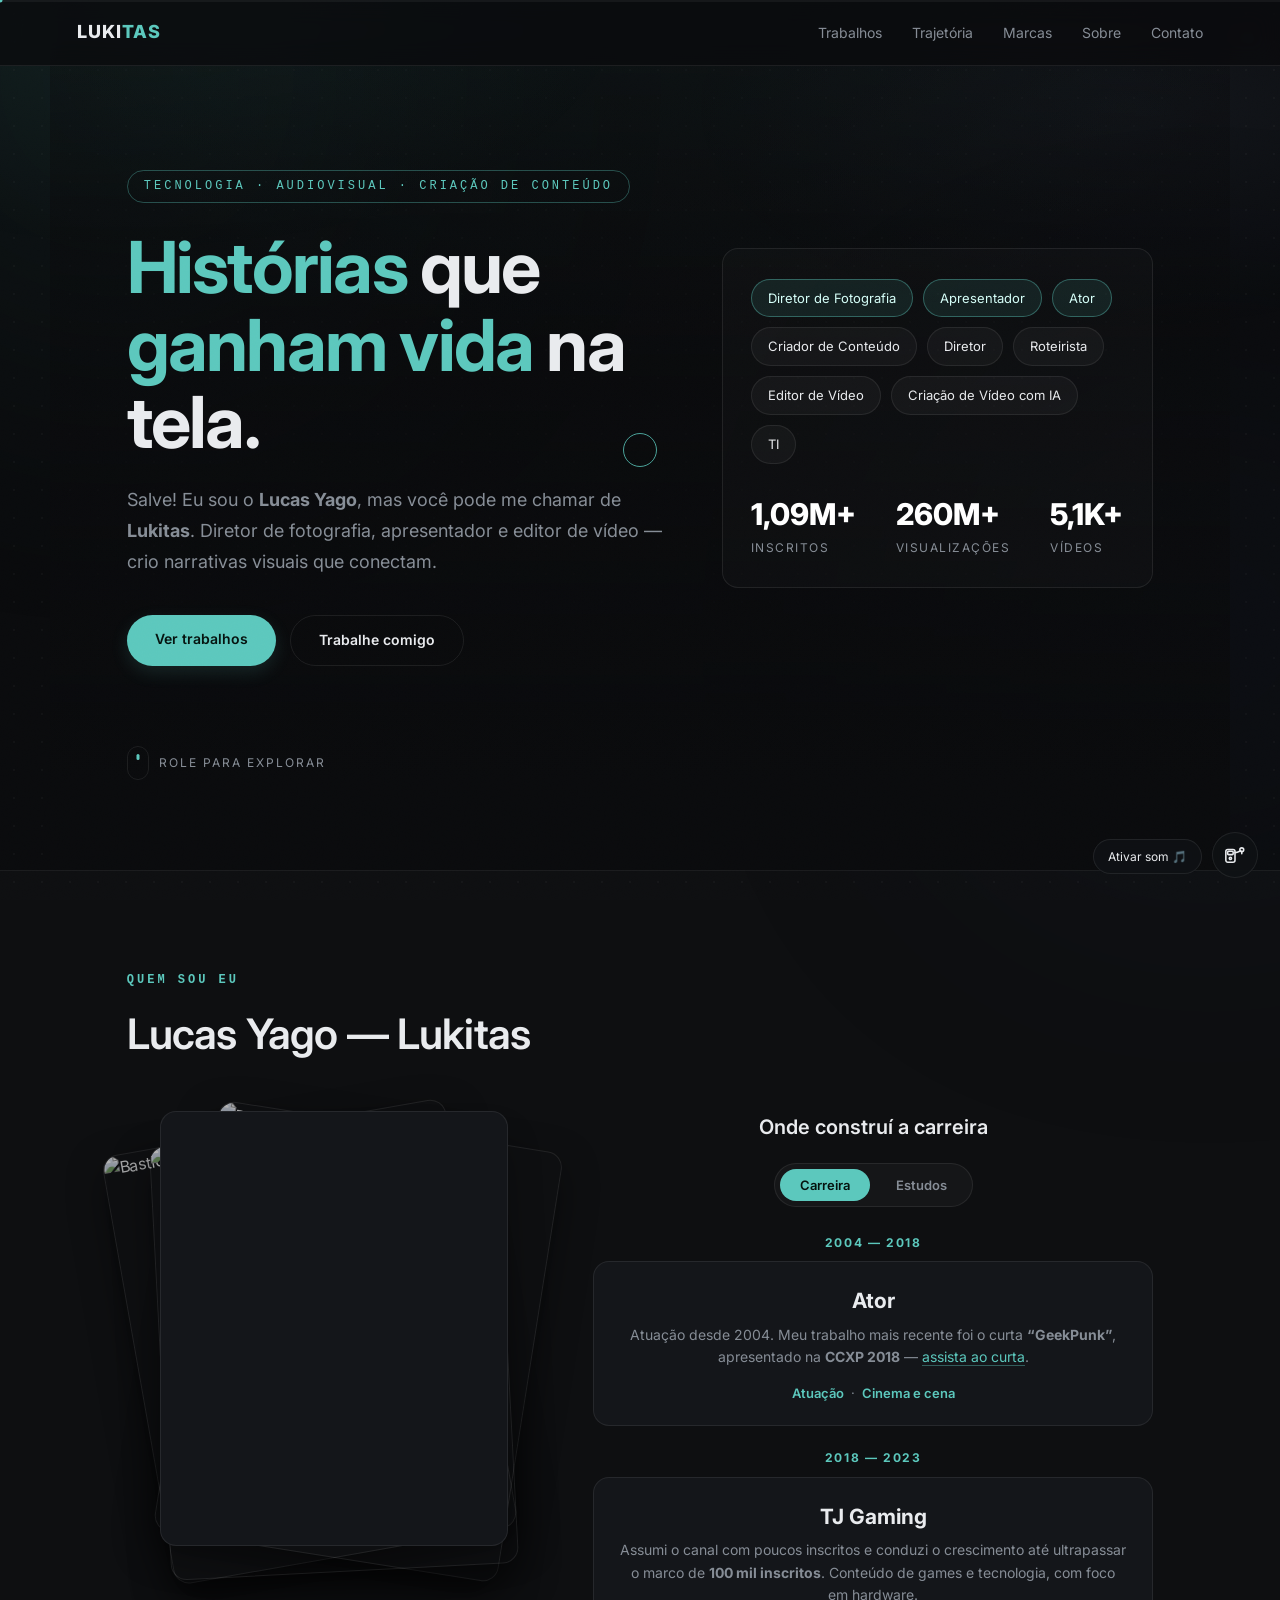
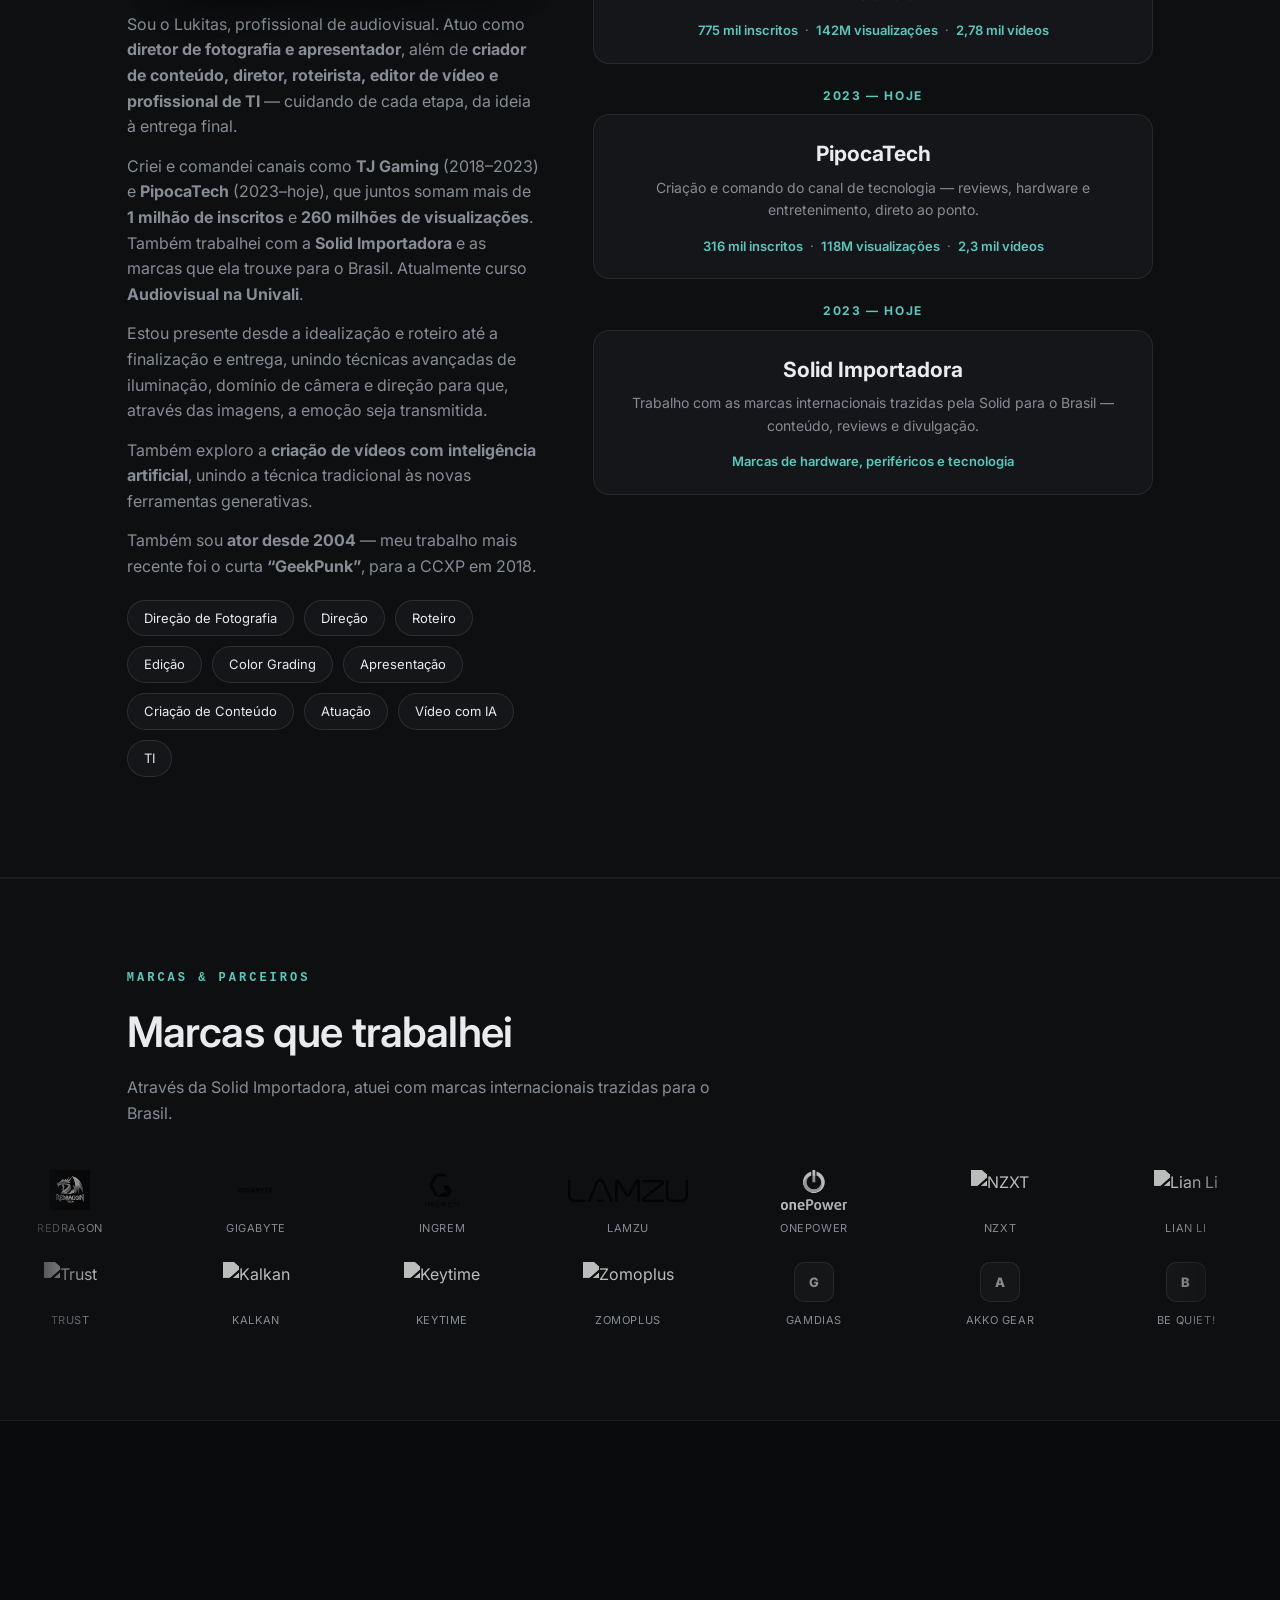
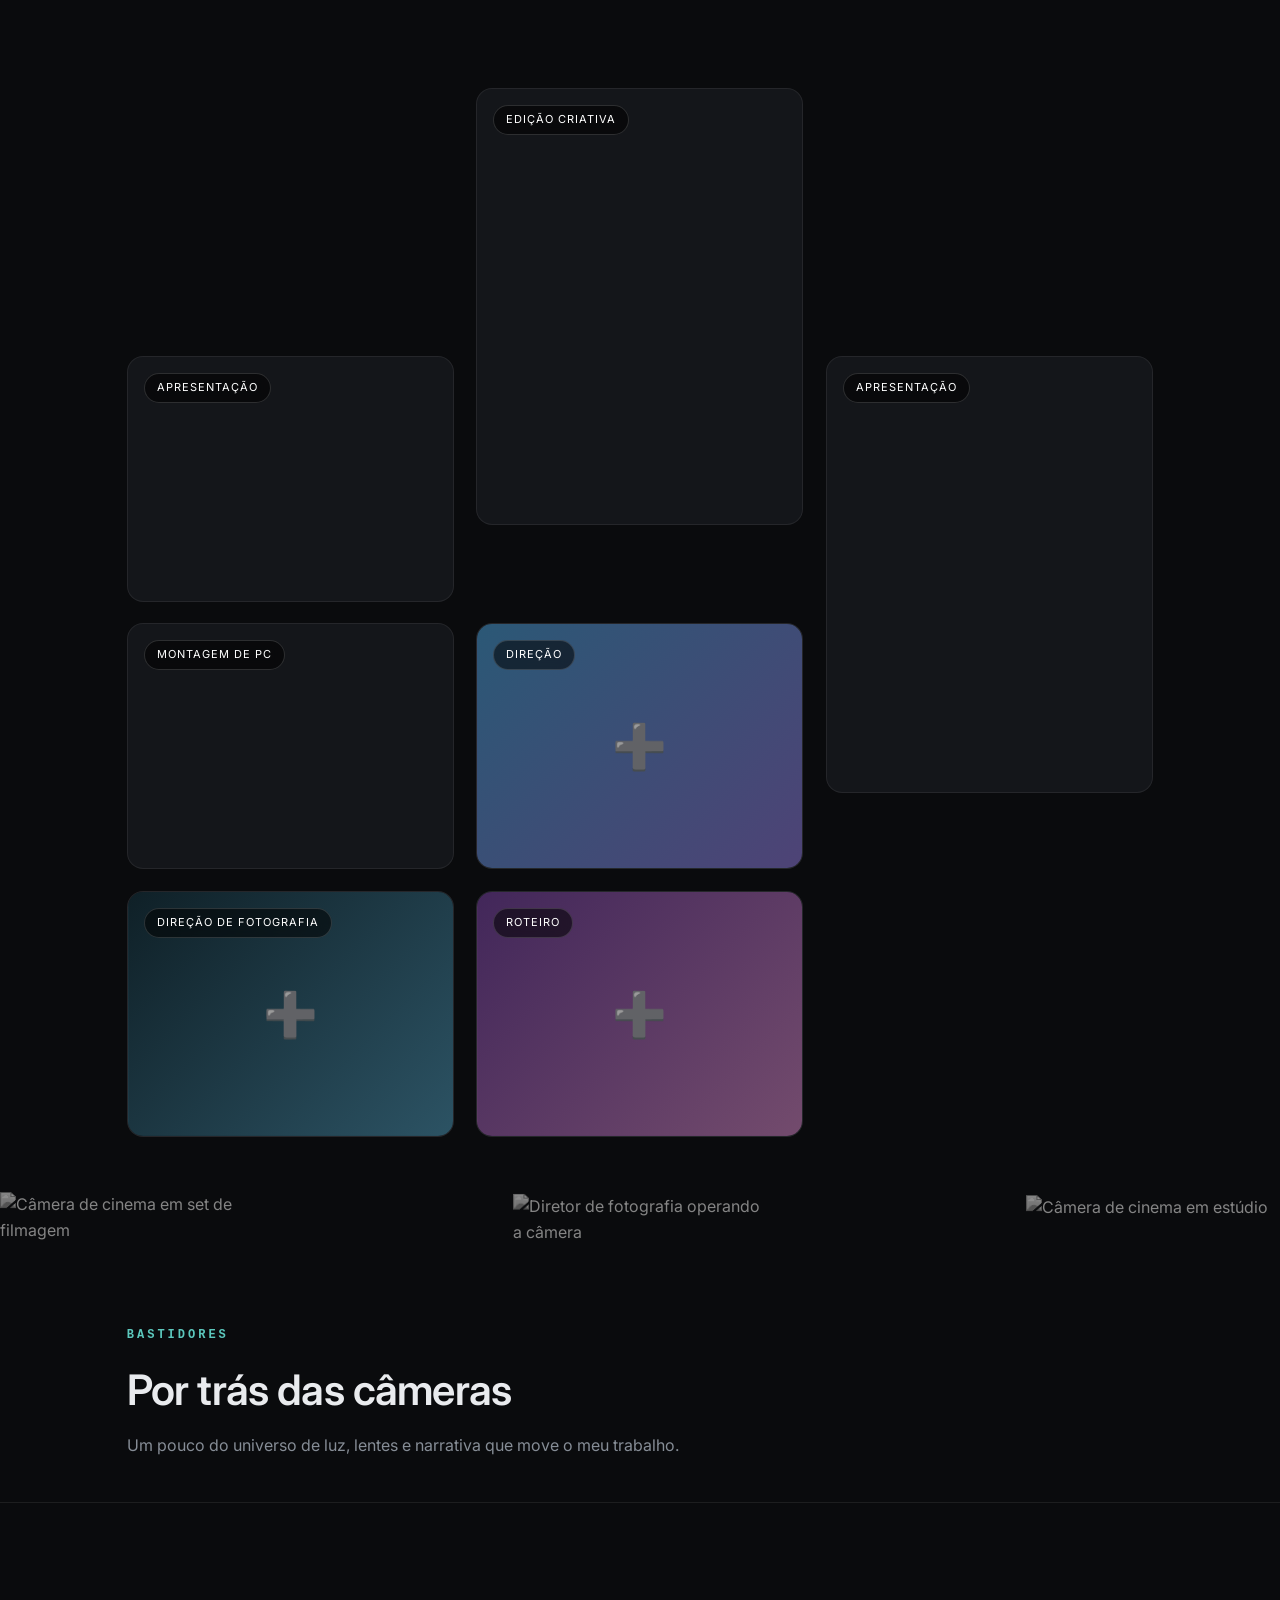
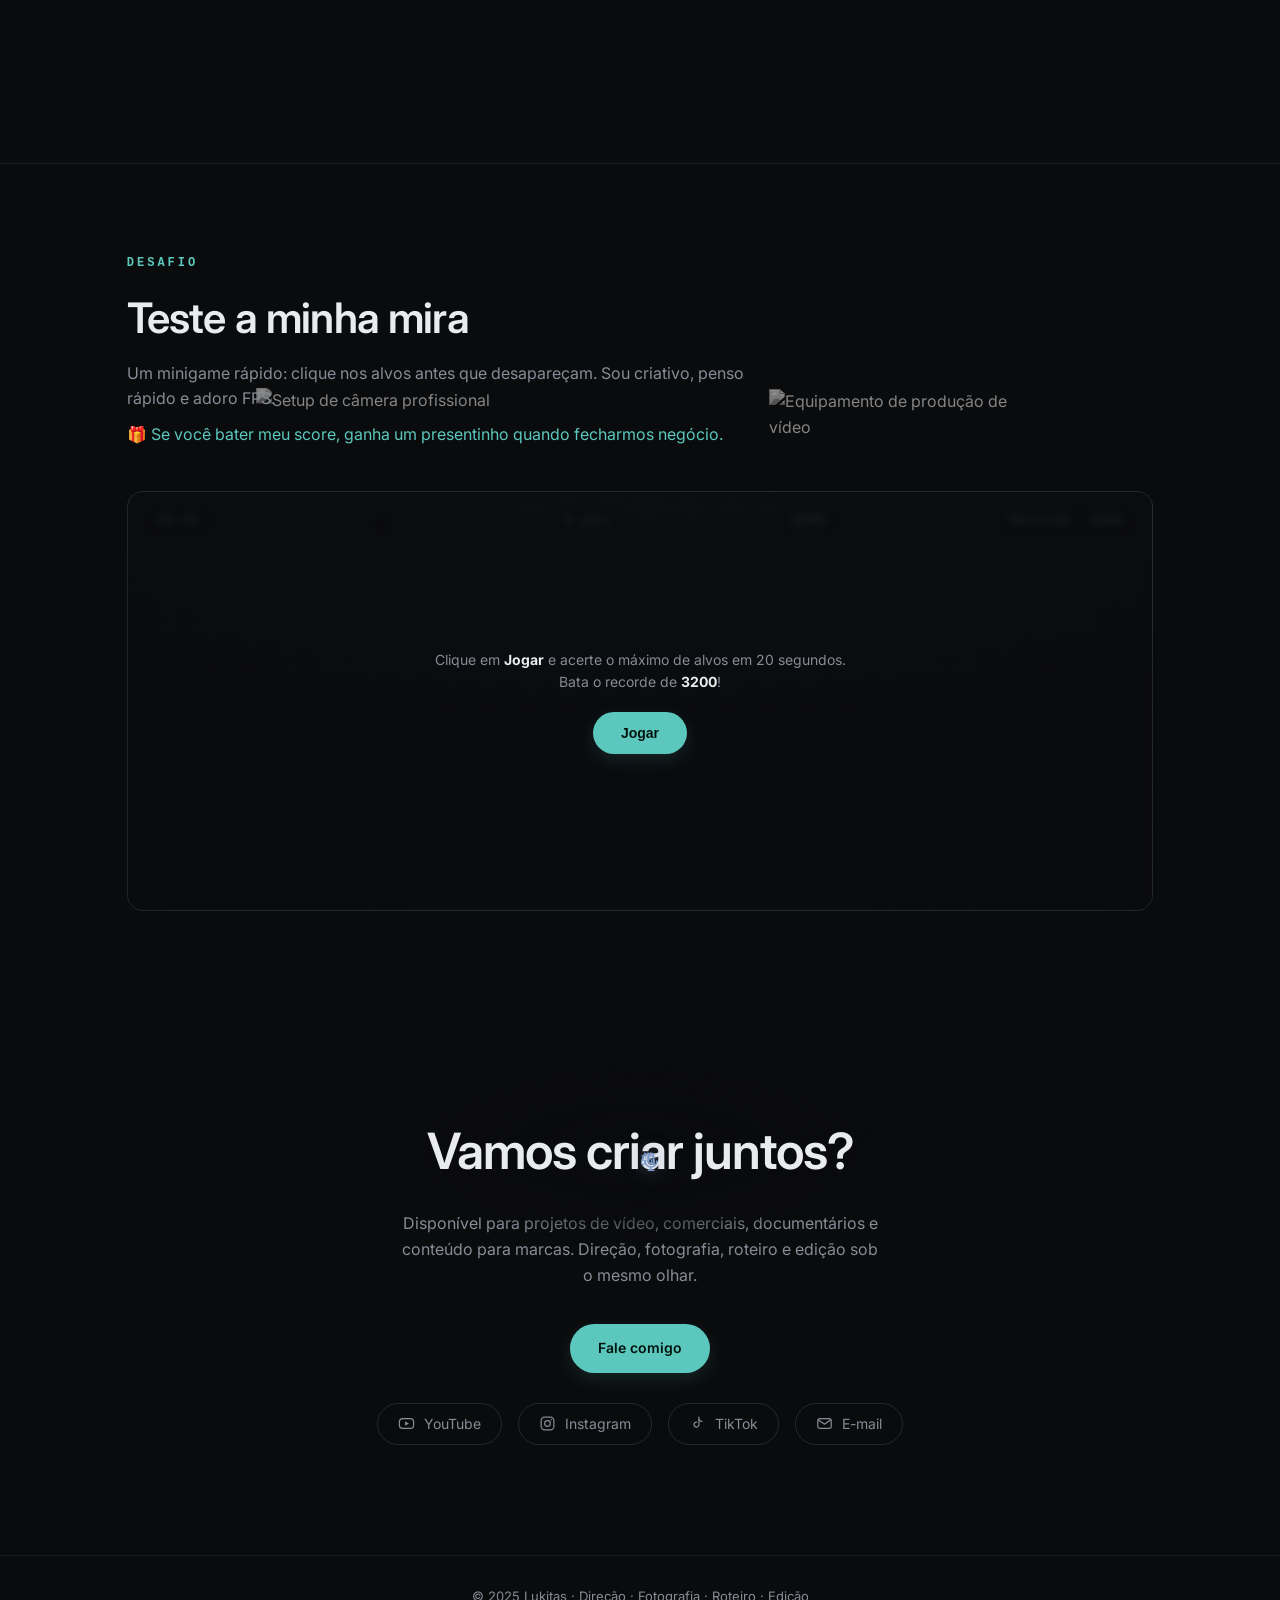
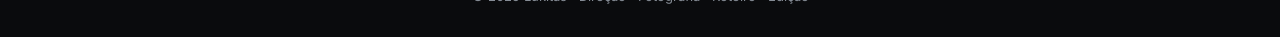
==== commit 7f03631b: "Epic soundtrack (drums/bass/arp/melody), earbud+mp3 button icon, icon particles (camera/cpu/headphon" ====
--- a/portfolio/index.html
+++ b/portfolio/index.html
@@ -112,11 +112,12 @@
   .sec-head p { color: var(--muted); margin-top: 10px; max-width: 620px; }
   /* Timeline */
   #trajetoria { padding: 100px 0; }
-  .timeline { display: flex; flex-direction: column; gap: 18px; }
-  .tl-item { display: grid; grid-template-columns: 150px 1fr; gap: 26px; align-items: start; }
-  .tl-ano { color: var(--accent); font-weight: 700; font-size: 14px; padding-top: 24px; letter-spacing: 1px; }
-  .tl-card { background: var(--card); border: 1px solid rgba(255,255,255,.08); border-radius: var(--radius); padding: 24px 26px; position: relative; }
-  .tl-card::before { content: ''; position: absolute; left: -13px; top: 30px; width: 10px; height: 10px; border-radius: 50%; background: var(--accent); box-shadow: 0 0 0 5px rgba(92,200,189,.14); }
+  .timeline { display: flex; flex-direction: column; gap: 22px; }
+  .tl-item { display: flex; flex-direction: column; align-items: center; text-align: center; }
+  .tl-ano { color: var(--accent); font-weight: 700; font-size: 12px; letter-spacing: 1.6px; text-transform: uppercase; margin-bottom: 9px; }
+  .tl-card { background: var(--card); border: 1px solid rgba(255,255,255,.08); border-radius: var(--radius); padding: 22px 26px; position: relative; width: 100%; text-align: center; }
+  .tl-titulo { text-align: center; }
+  .abas { margin: 0 auto 26px; }
   .tl-card h3 { font-size: 21px; margin-bottom: 6px; }
   .tl-card p { color: var(--muted); font-size: 14px; }
   .tl-stats { margin-top: 14px; font-size: 13px; color: var(--accent); font-weight: 600; }
@@ -156,11 +157,14 @@
   .aba-painel.oculto { display: none; }
   @media (max-width: 880px) { .sobre-junto { grid-template-columns: 1fr; gap: 34px; } }
   .marca { display: flex; flex-direction: column; align-items: center; gap: 10px; width: 140px; flex: 0 0 auto; }
+  .marca .lg { height: 40px; display: flex; align-items: center; justify-content: center; }
   .marca img { height: 40px; width: auto; max-width: 120px; object-fit: contain; filter: grayscale(1) brightness(1.8); opacity: .72; transition: filter .3s, opacity .3s; }
-  .marca:hover img { filter: grayscale(0) brightness(1); opacity: 1; }
+  .marca .mono { width: 40px; height: 40px; border-radius: 10px; border: 1px solid var(--line); background: rgba(255,255,255,.03); display: flex; align-items: center; justify-content: center; color: var(--muted); font-weight: 800; font-size: 13px; letter-spacing: .5px; transition: color .3s, border-color .3s; }
+  .marca:hover .mono { color: var(--accent); border-color: var(--accent); }
+  .marca:hover .lg img { filter: grayscale(0) brightness(1); opacity: 1; }
   .marca span { font-size: 11px; letter-spacing: .6px; color: var(--muted); text-transform: uppercase; white-space: nowrap; }
   @media (max-width: 720px) { .marca { width: 110px; } .marca img { height: 32px; } }
-  @media (max-width: 720px) { .tl-item { grid-template-columns: 1fr; gap: 6px; } .tl-ano { padding-top: 0; } .tl-card::before { display: none; } }
+  @media (max-width: 720px) { .tl-card { padding: 18px 20px; } }
 
   /* ---------- Seções ---------- */
   section { position: relative; z-index: 1; }
@@ -250,18 +254,28 @@
   .orbita { position: absolute; inset: -80px; pointer-events: none; }
   .orbita.atras { z-index: 1; }
   .orbita.frente { z-index: 4; }
-  .pt { position: absolute; left: 50%; top: 50%; border-radius: 50%; background: var(--accent); box-shadow: 0 0 16px rgba(92,200,189,.75); will-change: transform, opacity; }
-  .pt.anel { background: transparent; border: 2px solid var(--accent); box-shadow: 0 0 18px rgba(92,200,189,.45); }
-  .pt.quad { border-radius: 4px; background: var(--accent2); box-shadow: 0 0 16px rgba(127,156,201,.7); }
-  .pt.a1 { width: 12px; height: 12px; animation: giro1 11s linear infinite; }
-  .pt.a2 { width: 22px; height: 22px; animation: giro2 14s linear infinite; }
-  .pt.a3 { width: 9px; height: 9px; animation: giro3 8.5s linear infinite; }
-  .pt.a4 { width: 14px; height: 14px; animation: giro1 13s linear infinite; animation-delay: -5s; }
-  .pt.a5 { width: 18px; height: 18px; animation: giro2 9.5s linear infinite; animation-delay: -3s; }
-  .pt.a6 { width: 10px; height: 10px; animation: giro3 12s linear infinite; animation-delay: -7s; }
-  .pt.f1 { width: 13px; height: 13px; animation: giro2 10s linear infinite; animation-delay: -2s; }
-  .pt.f2 { width: 10px; height: 10px; animation: giro3 9s linear infinite; animation-delay: -4.5s; }
-  .pt.f3 { width: 24px; height: 24px; animation: giro1 15s linear infinite; animation-delay: -6s; }
+  .pt { position: absolute; left: 50%; top: 50%; color: var(--accent); will-change: transform, opacity; }
+  .pt svg { display: block; width: 100%; height: 100%; filter: drop-shadow(0 0 8px rgba(92,200,189,.6)); }
+  .orbita.frente .pt { color: var(--accent2); }
+  .orbita.frente .pt svg { filter: drop-shadow(0 0 10px rgba(127,156,201,.65)); }
+  .pt.a1 { width: 13px; height: 13px; }
+  .pt.a2 { width: 20px; height: 20px; }
+  .pt.a3 { width: 15px; height: 15px; }
+  .pt.a4 { width: 17px; height: 17px; }
+  .pt.a5 { width: 16px; height: 16px; }
+  .pt.a6 { width: 12px; height: 12px; }
+  .pt.f1 { width: 16px; height: 16px; }
+  .pt.f2 { width: 13px; height: 13px; }
+  .pt.f3 { width: 22px; height: 22px; }
+  .pt.a1 { animation: giro1 11s linear infinite; }
+  .pt.a2 { animation: giro2 14s linear infinite; }
+  .pt.a3 { animation: giro3 8.5s linear infinite; }
+  .pt.a4 { animation: giro1 13s linear infinite; animation-delay: -5s; }
+  .pt.a5 { animation: giro2 9.5s linear infinite; animation-delay: -3s; }
+  .pt.a6 { animation: giro3 12s linear infinite; animation-delay: -7s; }
+  .pt.f1 { animation: giro2 10s linear infinite; animation-delay: -2s; }
+  .pt.f2 { animation: giro3 9s linear infinite; animation-delay: -4.5s; }
+  .pt.f3 { animation: giro1 15s linear infinite; animation-delay: -6s; }
   @keyframes giro1 {
     0% { transform: translate(-200px, 4px) scale(.55); opacity: .35; }
     25% { transform: translate(-34px, -88px) scale(1.15); opacity: 1; }
@@ -291,8 +305,9 @@
   .redes a {
     color: var(--muted); text-decoration: none; font-size: 14px;
     border: 1px solid rgba(255,255,255,.12); padding: 9px 20px; border-radius: 999px;
-    transition: all .25s;
-  }
+    transition: all .25s; display: inline-flex; align-items: center; gap: 9px;
+  }
+  .redes a svg { width: 17px; height: 17px; }
   .redes a:hover { color: #fff; border-color: var(--accent); }
 
   /* ---------- Footer ---------- */
@@ -334,6 +349,7 @@
   }
 
 
+  .video-fundo { position: fixed; inset: 0; width: 100vw; height: 100vh; object-fit: cover; z-index: 0; opacity: .20; pointer-events: none; filter: saturate(.85) brightness(.72); }
   /* ---------- Texturas de fundo ---------- */
   body::after {
     content: ''; position: fixed; inset: 0; z-index: 0; pointer-events: none;
@@ -437,6 +453,9 @@
   .som-btn { position: fixed; bottom: 22px; right: 22px; z-index: 90; width: 46px; height: 46px; border-radius: 50%; background: rgba(16,18,22,.72); border: 1px solid var(--line); color: var(--txt); font-size: 17px; line-height: 1; display: flex; align-items: center; justify-content: center; backdrop-filter: blur(8px); cursor: pointer; transition: border-color .3s, transform .3s, box-shadow .3s; }
   .som-btn:hover { border-color: var(--accent); transform: scale(1.06); }
   .som-btn.ativo { border-color: var(--accent); box-shadow: 0 0 0 3px rgba(92,200,189,.15); color: var(--accent); }
+  .som-btn svg { width: 22px; height: 22px; }
+  .som-btn.ativo svg { animation: pulsarSom 2.4s ease-in-out infinite; }
+  @keyframes pulsarSom { 0%,100% { transform: scale(1); } 50% { transform: scale(1.12); } }
   .som-hint { position: fixed; bottom: 26px; right: 78px; z-index: 90; background: rgba(16,18,22,.85); border: 1px solid var(--line); color: var(--txt); font-size: 12px; padding: 7px 14px; border-radius: 999px; white-space: nowrap; backdrop-filter: blur(8px); animation: pulsaDica 2.4s ease-in-out infinite; pointer-events: none; transition: opacity .4s; }
   .som-hint.oculto { opacity: 0; }
   @keyframes pulsaDica { 0%,100% { opacity: .55; transform: translateX(0); } 50% { opacity: 1; transform: translateX(-4px); } }
@@ -489,12 +508,24 @@
   </div>
   <div class="glow a"></div>
   <div class="glow b"></div>
+  <video class="video-fundo" autoplay muted loop playsinline preload="metadata" aria-hidden="true">
+    <source src="https://videos.pexels.com/video-files/855120/855120-sd_960_540_25fps.mp4" type="video/mp4">
+  </video>
   <div class="grain"></div>
   <div class="scroll-progress"><span id="progress"></span></div>
   <div class="spotlight" id="spotlight" aria-hidden="true"></div>
   <div class="cursor" id="cursor" aria-hidden="true"></div>
   <div class="cursor-dot" id="cursor-dot" aria-hidden="true"></div>
-  <button class="som-btn" id="somBtn" aria-label="Ligar ou desligar a musica de fundo" title="Musica ambiente">🔈</button>
+  <button class="som-btn" id="somBtn" aria-label="Ligar ou desligar a musica de fundo" title="Musica">
+    <svg viewBox="0 0 24 24" fill="none" stroke="currentColor" stroke-width="1.7" stroke-linecap="round" stroke-linejoin="round">
+      <rect x="2" y="6" width="10" height="14" rx="2.2"/>
+      <rect x="4" y="8" width="6" height="3.6" rx="1"/>
+      <circle cx="7" cy="15.6" r="1.25"/>
+      <path d="M12 9.4c3.1.1 4.6-1.4 6.4-2.2"/>
+      <circle cx="19.4" cy="6.3" r="2.1"/>
+      <path d="M19.4 8.4v2.3"/>
+    </svg>
+  </button>
   <div class="som-hint" id="somHint">Ativar som 🎵</div>
 
   <header>
@@ -635,82 +666,82 @@
     </div>
     <div class="carrossel-duplo">
       <div class="marquee"><div class="marquee-track">
-          <div class="marca"><img src="assets/marcas/redragon.jpg" alt="Redragon" loading="lazy"><span>Redragon</span></div>
-          <div class="marca"><img src="assets/marcas/gigabyte.svg" alt="Gigabyte" loading="lazy"><span>Gigabyte</span></div>
-          <div class="marca"><img src="assets/marcas/ingrem.png" alt="Ingrem" loading="lazy"><span>Ingrem</span></div>
-          <div class="marca"><img src="assets/marcas/lamzu.png" alt="Lamzu" loading="lazy"><span>Lamzu</span></div>
-          <div class="marca"><img src="assets/marcas/onepower.png" alt="OnePower" loading="lazy"><span>OnePower</span></div>
-          <div class="marca"><img src="https://www.google.com/s2/favicons?domain=nzxt.com&sz=128" alt="NZXT" loading="lazy"><span>NZXT</span></div>
-          <div class="marca"><img src="https://www.google.com/s2/favicons?domain=lian-li.com&sz=128" alt="Lian Li" loading="lazy"><span>Lian Li</span></div>
-          <div class="marca"><img src="https://www.google.com/s2/favicons?domain=gamdias.com&sz=128" alt="Gamdias" loading="lazy"><span>Gamdias</span></div>
-          <div class="marca"><img src="https://www.google.com/s2/favicons?domain=phanteks.com&sz=128" alt="Phanteks" loading="lazy"><span>Phanteks</span></div>
-          <div class="marca"><img src="https://www.google.com/s2/favicons?domain=akkogear.com&sz=128" alt="Akko Gear" loading="lazy"><span>Akko Gear</span></div>
-          <div class="marca"><img src="https://www.google.com/s2/favicons?domain=bequiet.com&sz=128" alt="be quiet!" loading="lazy"><span>be quiet!</span></div>
-          <div class="marca"><img src="https://www.google.com/s2/favicons?domain=deepcool.com&sz=128" alt="Deepcool" loading="lazy"><span>Deepcool</span></div>
-          <div class="marca"><img src="https://www.google.com/s2/favicons?domain=fnatic.com&sz=128" alt="Fnatic" loading="lazy"><span>Fnatic</span></div>
-          <div class="marca"><img src="https://www.google.com/s2/favicons?domain=fsp-group.com&sz=128" alt="FSP" loading="lazy"><span>FSP</span></div>
-          <div class="marca"><img src="https://www.google.com/s2/favicons?domain=divoom.com&sz=128" alt="Divoom" loading="lazy"><span>Divoom</span></div>
-          <div class="marca"><img src="https://www.google.com/s2/favicons?domain=creative.com&sz=128" alt="Creative Labs" loading="lazy"><span>Creative Labs</span></div>
-          <div class="marca"><img src="https://www.google.com/s2/favicons?domain=scytheus.com&sz=128" alt="Scythe" loading="lazy"><span>Scythe</span></div>
-          <div class="marca"><img src="https://www.google.com/s2/favicons?domain=xp-pen.com&sz=128" alt="XP-Pen" loading="lazy"><span>XP-Pen</span></div>
-          <div class="marca"><img src="https://www.google.com/s2/favicons?domain=maono.com&sz=128" alt="Maono" loading="lazy"><span>Maono</span></div>
-          <div class="marca"><img src="assets/marcas/redragon.jpg" alt="Redragon" loading="lazy"><span>Redragon</span></div>
-          <div class="marca"><img src="assets/marcas/gigabyte.svg" alt="Gigabyte" loading="lazy"><span>Gigabyte</span></div>
-          <div class="marca"><img src="assets/marcas/ingrem.png" alt="Ingrem" loading="lazy"><span>Ingrem</span></div>
-          <div class="marca"><img src="assets/marcas/lamzu.png" alt="Lamzu" loading="lazy"><span>Lamzu</span></div>
-          <div class="marca"><img src="assets/marcas/onepower.png" alt="OnePower" loading="lazy"><span>OnePower</span></div>
-          <div class="marca"><img src="https://www.google.com/s2/favicons?domain=nzxt.com&sz=128" alt="NZXT" loading="lazy"><span>NZXT</span></div>
-          <div class="marca"><img src="https://www.google.com/s2/favicons?domain=lian-li.com&sz=128" alt="Lian Li" loading="lazy"><span>Lian Li</span></div>
-          <div class="marca"><img src="https://www.google.com/s2/favicons?domain=gamdias.com&sz=128" alt="Gamdias" loading="lazy"><span>Gamdias</span></div>
-          <div class="marca"><img src="https://www.google.com/s2/favicons?domain=phanteks.com&sz=128" alt="Phanteks" loading="lazy"><span>Phanteks</span></div>
-          <div class="marca"><img src="https://www.google.com/s2/favicons?domain=akkogear.com&sz=128" alt="Akko Gear" loading="lazy"><span>Akko Gear</span></div>
-          <div class="marca"><img src="https://www.google.com/s2/favicons?domain=bequiet.com&sz=128" alt="be quiet!" loading="lazy"><span>be quiet!</span></div>
-          <div class="marca"><img src="https://www.google.com/s2/favicons?domain=deepcool.com&sz=128" alt="Deepcool" loading="lazy"><span>Deepcool</span></div>
-          <div class="marca"><img src="https://www.google.com/s2/favicons?domain=fnatic.com&sz=128" alt="Fnatic" loading="lazy"><span>Fnatic</span></div>
-          <div class="marca"><img src="https://www.google.com/s2/favicons?domain=fsp-group.com&sz=128" alt="FSP" loading="lazy"><span>FSP</span></div>
-          <div class="marca"><img src="https://www.google.com/s2/favicons?domain=divoom.com&sz=128" alt="Divoom" loading="lazy"><span>Divoom</span></div>
-          <div class="marca"><img src="https://www.google.com/s2/favicons?domain=creative.com&sz=128" alt="Creative Labs" loading="lazy"><span>Creative Labs</span></div>
-          <div class="marca"><img src="https://www.google.com/s2/favicons?domain=scytheus.com&sz=128" alt="Scythe" loading="lazy"><span>Scythe</span></div>
-          <div class="marca"><img src="https://www.google.com/s2/favicons?domain=xp-pen.com&sz=128" alt="XP-Pen" loading="lazy"><span>XP-Pen</span></div>
-          <div class="marca"><img src="https://www.google.com/s2/favicons?domain=maono.com&sz=128" alt="Maono" loading="lazy"><span>Maono</span></div>
+          <div class="marca"><div class="lg"><img src="assets/marcas/redragon.jpg" alt="Redragon" loading="lazy"></div><span>Redragon</span></div>
+          <div class="marca"><div class="lg"><img src="assets/marcas/gigabyte.svg" alt="Gigabyte" loading="lazy"></div><span>Gigabyte</span></div>
+          <div class="marca"><div class="lg"><img src="assets/marcas/ingrem.png" alt="Ingrem" loading="lazy"></div><span>Ingrem</span></div>
+          <div class="marca"><div class="lg"><img src="assets/marcas/lamzu.png" alt="Lamzu" loading="lazy"></div><span>Lamzu</span></div>
+          <div class="marca"><div class="lg"><img src="assets/marcas/onepower.png" alt="OnePower" loading="lazy"></div><span>OnePower</span></div>
+          <div class="marca"><div class="lg"><img src="https://www.google.com/s2/favicons?domain=nzxt.com&sz=128" alt="NZXT" loading="lazy"></div><span>NZXT</span></div>
+          <div class="marca"><div class="lg"><img src="https://www.google.com/s2/favicons?domain=lian-li.com&sz=128" alt="Lian Li" loading="lazy"></div><span>Lian Li</span></div>
+          <div class="marca"><div class="lg"><img src="https://www.google.com/s2/favicons?domain=phanteks.com&sz=128" alt="Phanteks" loading="lazy"></div><span>Phanteks</span></div>
+          <div class="marca"><div class="lg"><img src="https://www.google.com/s2/favicons?domain=fnatic.com&sz=128" alt="Fnatic" loading="lazy"></div><span>Fnatic</span></div>
+          <div class="marca"><div class="lg"><img src="https://www.google.com/s2/favicons?domain=creative.com&sz=128" alt="Creative Labs" loading="lazy"></div><span>Creative Labs</span></div>
+          <div class="marca"><div class="lg"><img src="https://www.google.com/s2/favicons?domain=scytheus.com&sz=128" alt="Scythe" loading="lazy"></div><span>Scythe</span></div>
+          <div class="marca"><div class="lg"><img src="https://www.google.com/s2/favicons?domain=xp-pen.com&sz=128" alt="XP-Pen" loading="lazy"></div><span>XP-Pen</span></div>
+          <div class="marca"><div class="lg"><img src="https://www.google.com/s2/favicons?domain=maono.com&sz=128" alt="Maono" loading="lazy"></div><span>Maono</span></div>
+          <div class="marca"><div class="lg"><img src="https://www.google.com/s2/favicons?domain=sapphiretech.com&sz=128" alt="Sapphire" loading="lazy"></div><span>Sapphire</span></div>
+          <div class="marca"><div class="lg"><img src="https://www.google.com/s2/favicons?domain=cudy.com&sz=128" alt="Cudy" loading="lazy"></div><span>Cudy</span></div>
+          <div class="marca"><div class="lg"><img src="https://www.google.com/s2/favicons?domain=biostar.com&sz=128" alt="Biostar" loading="lazy"></div><span>Biostar</span></div>
+          <div class="marca"><div class="lg"><img src="https://www.google.com/s2/favicons?domain=thermal-grizzly.com&sz=128" alt="Thermal Grizzly" loading="lazy"></div><span>Thermal Grizzly</span></div>
+          <div class="marca"><div class="lg"><img src="https://www.google.com/s2/favicons?domain=cougargaming.com&sz=128" alt="Cougar" loading="lazy"></div><span>Cougar</span></div>
+          <div class="marca"><div class="lg"><img src="https://www.google.com/s2/favicons?domain=philips.com&sz=128" alt="Philips" loading="lazy"></div><span>Philips</span></div>
+          <div class="marca"><div class="lg"><img src="assets/marcas/redragon.jpg" alt="Redragon" loading="lazy"></div><span>Redragon</span></div>
+          <div class="marca"><div class="lg"><img src="assets/marcas/gigabyte.svg" alt="Gigabyte" loading="lazy"></div><span>Gigabyte</span></div>
+          <div class="marca"><div class="lg"><img src="assets/marcas/ingrem.png" alt="Ingrem" loading="lazy"></div><span>Ingrem</span></div>
+          <div class="marca"><div class="lg"><img src="assets/marcas/lamzu.png" alt="Lamzu" loading="lazy"></div><span>Lamzu</span></div>
+          <div class="marca"><div class="lg"><img src="assets/marcas/onepower.png" alt="OnePower" loading="lazy"></div><span>OnePower</span></div>
+          <div class="marca"><div class="lg"><img src="https://www.google.com/s2/favicons?domain=nzxt.com&sz=128" alt="NZXT" loading="lazy"></div><span>NZXT</span></div>
+          <div class="marca"><div class="lg"><img src="https://www.google.com/s2/favicons?domain=lian-li.com&sz=128" alt="Lian Li" loading="lazy"></div><span>Lian Li</span></div>
+          <div class="marca"><div class="lg"><img src="https://www.google.com/s2/favicons?domain=phanteks.com&sz=128" alt="Phanteks" loading="lazy"></div><span>Phanteks</span></div>
+          <div class="marca"><div class="lg"><img src="https://www.google.com/s2/favicons?domain=fnatic.com&sz=128" alt="Fnatic" loading="lazy"></div><span>Fnatic</span></div>
+          <div class="marca"><div class="lg"><img src="https://www.google.com/s2/favicons?domain=creative.com&sz=128" alt="Creative Labs" loading="lazy"></div><span>Creative Labs</span></div>
+          <div class="marca"><div class="lg"><img src="https://www.google.com/s2/favicons?domain=scytheus.com&sz=128" alt="Scythe" loading="lazy"></div><span>Scythe</span></div>
+          <div class="marca"><div class="lg"><img src="https://www.google.com/s2/favicons?domain=xp-pen.com&sz=128" alt="XP-Pen" loading="lazy"></div><span>XP-Pen</span></div>
+          <div class="marca"><div class="lg"><img src="https://www.google.com/s2/favicons?domain=maono.com&sz=128" alt="Maono" loading="lazy"></div><span>Maono</span></div>
+          <div class="marca"><div class="lg"><img src="https://www.google.com/s2/favicons?domain=sapphiretech.com&sz=128" alt="Sapphire" loading="lazy"></div><span>Sapphire</span></div>
+          <div class="marca"><div class="lg"><img src="https://www.google.com/s2/favicons?domain=cudy.com&sz=128" alt="Cudy" loading="lazy"></div><span>Cudy</span></div>
+          <div class="marca"><div class="lg"><img src="https://www.google.com/s2/favicons?domain=biostar.com&sz=128" alt="Biostar" loading="lazy"></div><span>Biostar</span></div>
+          <div class="marca"><div class="lg"><img src="https://www.google.com/s2/favicons?domain=thermal-grizzly.com&sz=128" alt="Thermal Grizzly" loading="lazy"></div><span>Thermal Grizzly</span></div>
+          <div class="marca"><div class="lg"><img src="https://www.google.com/s2/favicons?domain=cougargaming.com&sz=128" alt="Cougar" loading="lazy"></div><span>Cougar</span></div>
+          <div class="marca"><div class="lg"><img src="https://www.google.com/s2/favicons?domain=philips.com&sz=128" alt="Philips" loading="lazy"></div><span>Philips</span></div>
           </div></div>
       <div class="marquee"><div class="marquee-track rev">
-          <div class="marca"><img src="https://www.google.com/s2/favicons?domain=sapphiretech.com&sz=128" alt="Sapphire" loading="lazy"><span>Sapphire</span></div>
-          <div class="marca"><img src="https://www.google.com/s2/favicons?domain=cudy.com&sz=128" alt="Cudy" loading="lazy"><span>Cudy</span></div>
-          <div class="marca"><img src="https://www.google.com/s2/favicons?domain=monsgeek.com&sz=128" alt="Monsgeek" loading="lazy"><span>Monsgeek</span></div>
-          <div class="marca"><img src="https://www.google.com/s2/favicons?domain=hiksemi.com&sz=128" alt="Hiksemi" loading="lazy"><span>Hiksemi</span></div>
-          <div class="marca"><img src="https://www.google.com/s2/favicons?domain=biostar.com&sz=128" alt="Biostar" loading="lazy"><span>Biostar</span></div>
-          <div class="marca"><img src="https://www.google.com/s2/favicons?domain=manli.com&sz=128" alt="Manli" loading="lazy"><span>Manli</span></div>
-          <div class="marca"><img src="https://www.google.com/s2/favicons?domain=thermal-grizzly.com&sz=128" alt="Thermal Grizzly" loading="lazy"><span>Thermal Grizzly</span></div>
-          <div class="marca"><img src="https://www.google.com/s2/favicons?domain=t-dagger.com&sz=128" alt="T-Dagger" loading="lazy"><span>T-Dagger</span></div>
-          <div class="marca"><img src="https://www.google.com/s2/favicons?domain=cougargaming.com&sz=128" alt="Cougar" loading="lazy"><span>Cougar</span></div>
-          <div class="marca"><img src="https://www.google.com/s2/favicons?domain=philips.com&sz=128" alt="Philips" loading="lazy"><span>Philips</span></div>
-          <div class="marca"><img src="https://www.google.com/s2/favicons?domain=trust.com&sz=128" alt="Trust" loading="lazy"><span>Trust</span></div>
-          <div class="marca"><img src="https://www.google.com/s2/favicons?domain=kalkan.com.br&sz=128" alt="Kalkan" loading="lazy"><span>Kalkan</span></div>
-          <div class="marca"><img src="https://www.google.com/s2/favicons?domain=keytime.com.br&sz=128" alt="Keytime" loading="lazy"><span>Keytime</span></div>
-          <div class="marca"><img src="https://www.google.com/s2/favicons?domain=zomoplus.com&sz=128" alt="Zomoplus" loading="lazy"><span>Zomoplus</span></div>
-          <div class="marca"><img src="https://www.google.com/s2/favicons?domain=hoto.com&sz=128" alt="Hoto" loading="lazy"><span>Hoto</span></div>
-          <div class="marca"><img src="https://www.google.com/s2/favicons?domain=geometricfuture.com&sz=128" alt="Geometric Future" loading="lazy"><span>Geometric Future</span></div>
-          <div class="marca"><img src="https://www.google.com/s2/favicons?domain=icebergthermal.com&sz=128" alt="Iceberg Thermal" loading="lazy"><span>Iceberg Thermal</span></div>
-          <div class="marca"><img src="https://www.google.com/s2/favicons?domain=gxtrust.com&sz=128" alt="GXTrust" loading="lazy"><span>GXTrust</span></div>
-          <div class="marca"><img src="https://www.google.com/s2/favicons?domain=sapphiretech.com&sz=128" alt="Sapphire" loading="lazy"><span>Sapphire</span></div>
-          <div class="marca"><img src="https://www.google.com/s2/favicons?domain=cudy.com&sz=128" alt="Cudy" loading="lazy"><span>Cudy</span></div>
-          <div class="marca"><img src="https://www.google.com/s2/favicons?domain=monsgeek.com&sz=128" alt="Monsgeek" loading="lazy"><span>Monsgeek</span></div>
-          <div class="marca"><img src="https://www.google.com/s2/favicons?domain=hiksemi.com&sz=128" alt="Hiksemi" loading="lazy"><span>Hiksemi</span></div>
-          <div class="marca"><img src="https://www.google.com/s2/favicons?domain=biostar.com&sz=128" alt="Biostar" loading="lazy"><span>Biostar</span></div>
-          <div class="marca"><img src="https://www.google.com/s2/favicons?domain=manli.com&sz=128" alt="Manli" loading="lazy"><span>Manli</span></div>
-          <div class="marca"><img src="https://www.google.com/s2/favicons?domain=thermal-grizzly.com&sz=128" alt="Thermal Grizzly" loading="lazy"><span>Thermal Grizzly</span></div>
-          <div class="marca"><img src="https://www.google.com/s2/favicons?domain=t-dagger.com&sz=128" alt="T-Dagger" loading="lazy"><span>T-Dagger</span></div>
-          <div class="marca"><img src="https://www.google.com/s2/favicons?domain=cougargaming.com&sz=128" alt="Cougar" loading="lazy"><span>Cougar</span></div>
-          <div class="marca"><img src="https://www.google.com/s2/favicons?domain=philips.com&sz=128" alt="Philips" loading="lazy"><span>Philips</span></div>
-          <div class="marca"><img src="https://www.google.com/s2/favicons?domain=trust.com&sz=128" alt="Trust" loading="lazy"><span>Trust</span></div>
-          <div class="marca"><img src="https://www.google.com/s2/favicons?domain=kalkan.com.br&sz=128" alt="Kalkan" loading="lazy"><span>Kalkan</span></div>
-          <div class="marca"><img src="https://www.google.com/s2/favicons?domain=keytime.com.br&sz=128" alt="Keytime" loading="lazy"><span>Keytime</span></div>
-          <div class="marca"><img src="https://www.google.com/s2/favicons?domain=zomoplus.com&sz=128" alt="Zomoplus" loading="lazy"><span>Zomoplus</span></div>
-          <div class="marca"><img src="https://www.google.com/s2/favicons?domain=hoto.com&sz=128" alt="Hoto" loading="lazy"><span>Hoto</span></div>
-          <div class="marca"><img src="https://www.google.com/s2/favicons?domain=geometricfuture.com&sz=128" alt="Geometric Future" loading="lazy"><span>Geometric Future</span></div>
-          <div class="marca"><img src="https://www.google.com/s2/favicons?domain=icebergthermal.com&sz=128" alt="Iceberg Thermal" loading="lazy"><span>Iceberg Thermal</span></div>
-          <div class="marca"><img src="https://www.google.com/s2/favicons?domain=gxtrust.com&sz=128" alt="GXTrust" loading="lazy"><span>GXTrust</span></div>
+          <div class="marca"><div class="lg"><img src="https://www.google.com/s2/favicons?domain=trust.com&sz=128" alt="Trust" loading="lazy"></div><span>Trust</span></div>
+          <div class="marca"><div class="lg"><img src="https://www.google.com/s2/favicons?domain=kalkan.com.br&sz=128" alt="Kalkan" loading="lazy"></div><span>Kalkan</span></div>
+          <div class="marca"><div class="lg"><img src="https://www.google.com/s2/favicons?domain=keytime.com.br&sz=128" alt="Keytime" loading="lazy"></div><span>Keytime</span></div>
+          <div class="marca"><div class="lg"><img src="https://www.google.com/s2/favicons?domain=zomoplus.com&sz=128" alt="Zomoplus" loading="lazy"></div><span>Zomoplus</span></div>
+          <div class="marca"><div class="lg"><span class="mono">G</span></div><span>Gamdias</span></div>
+          <div class="marca"><div class="lg"><span class="mono">A</span></div><span>Akko Gear</span></div>
+          <div class="marca"><div class="lg"><span class="mono">b</span></div><span>be quiet!</span></div>
+          <div class="marca"><div class="lg"><span class="mono">D</span></div><span>Deepcool</span></div>
+          <div class="marca"><div class="lg"><span class="mono">D</span></div><span>Divoom</span></div>
+          <div class="marca"><div class="lg"><span class="mono">M</span></div><span>Monsgeek</span></div>
+          <div class="marca"><div class="lg"><span class="mono">M</span></div><span>Manli</span></div>
+          <div class="marca"><div class="lg"><span class="mono">T</span></div><span>T-Dagger</span></div>
+          <div class="marca"><div class="lg"><span class="mono">H</span></div><span>Hoto</span></div>
+          <div class="marca"><div class="lg"><span class="mono">GF</span></div><span>Geometric Future</span></div>
+          <div class="marca"><div class="lg"><span class="mono">FSP</span></div><span>FSP</span></div>
+          <div class="marca"><div class="lg"><span class="mono">H</span></div><span>Hiksemi</span></div>
+          <div class="marca"><div class="lg"><span class="mono">IT</span></div><span>Iceberg Thermal</span></div>
+          <div class="marca"><div class="lg"><span class="mono">GX</span></div><span>GXTrust</span></div>
+          <div class="marca"><div class="lg"><img src="https://www.google.com/s2/favicons?domain=trust.com&sz=128" alt="Trust" loading="lazy"></div><span>Trust</span></div>
+          <div class="marca"><div class="lg"><img src="https://www.google.com/s2/favicons?domain=kalkan.com.br&sz=128" alt="Kalkan" loading="lazy"></div><span>Kalkan</span></div>
+          <div class="marca"><div class="lg"><img src="https://www.google.com/s2/favicons?domain=keytime.com.br&sz=128" alt="Keytime" loading="lazy"></div><span>Keytime</span></div>
+          <div class="marca"><div class="lg"><img src="https://www.google.com/s2/favicons?domain=zomoplus.com&sz=128" alt="Zomoplus" loading="lazy"></div><span>Zomoplus</span></div>
+          <div class="marca"><div class="lg"><span class="mono">G</span></div><span>Gamdias</span></div>
+          <div class="marca"><div class="lg"><span class="mono">A</span></div><span>Akko Gear</span></div>
+          <div class="marca"><div class="lg"><span class="mono">b</span></div><span>be quiet!</span></div>
+          <div class="marca"><div class="lg"><span class="mono">D</span></div><span>Deepcool</span></div>
+          <div class="marca"><div class="lg"><span class="mono">D</span></div><span>Divoom</span></div>
+          <div class="marca"><div class="lg"><span class="mono">M</span></div><span>Monsgeek</span></div>
+          <div class="marca"><div class="lg"><span class="mono">M</span></div><span>Manli</span></div>
+          <div class="marca"><div class="lg"><span class="mono">T</span></div><span>T-Dagger</span></div>
+          <div class="marca"><div class="lg"><span class="mono">H</span></div><span>Hoto</span></div>
+          <div class="marca"><div class="lg"><span class="mono">GF</span></div><span>Geometric Future</span></div>
+          <div class="marca"><div class="lg"><span class="mono">FSP</span></div><span>FSP</span></div>
+          <div class="marca"><div class="lg"><span class="mono">H</span></div><span>Hiksemi</span></div>
+          <div class="marca"><div class="lg"><span class="mono">IT</span></div><span>Iceberg Thermal</span></div>
+          <div class="marca"><div class="lg"><span class="mono">GX</span></div><span>GXTrust</span></div>
           </div></div>
     </div>
   </section>
@@ -843,20 +874,20 @@
     <div class="wrap">
       <div class="contato-palco">
         <div class="orbita atras" aria-hidden="true">
-          <span class="pt a1"></span><span class="pt a2 anel"></span><span class="pt a3"></span><span class="pt a4 quad"></span><span class="pt a5 anel"></span><span class="pt a6"></span>
+          <span class="pt a1"><svg viewBox="0 0 24 24" fill="none" stroke="currentColor" stroke-width="1.7" stroke-linecap="round" stroke-linejoin="round"><rect x="2" y="7" width="14" height="11" rx="2.5"/><path d="M16 11l5-3v9l-5-3z"/><circle cx="8" cy="12.5" r="2.2"/></svg></span><span class="pt a2"><svg viewBox="0 0 24 24" fill="none" stroke="currentColor" stroke-width="1.7" stroke-linecap="round" stroke-linejoin="round"><rect x="6" y="6" width="12" height="12" rx="2"/><rect x="9.5" y="9.5" width="5" height="5" rx="1"/><path d="M9 3v3M15 3v3M9 18v3M15 18v3M3 9h3M3 15h3M18 9h3M18 15h3"/></svg></span><span class="pt a3"><svg viewBox="0 0 24 24" fill="none" stroke="currentColor" stroke-width="1.7" stroke-linecap="round" stroke-linejoin="round"><path d="M4 14v-2a8 8 0 0 1 16 0v2"/><rect x="2.5" y="13.5" width="4.5" height="7" rx="2"/><rect x="17" y="13.5" width="4.5" height="7" rx="2"/></svg></span><span class="pt a4"><svg viewBox="0 0 24 24" fill="none" stroke="currentColor" stroke-width="1.7" stroke-linecap="round" stroke-linejoin="round"><rect x="9" y="2.5" width="6" height="11" rx="3"/><path d="M5.5 11a6.5 6.5 0 0 0 13 0"/><path d="M12 17.5V21M9 21h6"/></svg></span><span class="pt a5"><svg viewBox="0 0 24 24" fill="none" stroke="currentColor" stroke-width="1.7" stroke-linecap="round" stroke-linejoin="round"><path d="M12 2.5v2M4.8 5.8l1.4 1.4M19.2 5.8l-1.4 1.4M1.5 12h2M20.5 12h2"/><rect x="7" y="9" width="10" height="8" rx="2"/><path d="M12 17v4.5"/></svg></span><span class="pt a6"><svg viewBox="0 0 24 24" fill="none" stroke="currentColor" stroke-width="1.7" stroke-linecap="round" stroke-linejoin="round"><rect x="2" y="7" width="14" height="11" rx="2.5"/><path d="M16 11l5-3v9l-5-3z"/><circle cx="8" cy="12.5" r="2.2"/></svg></span>
         </div>
         <h2 class="display revelar">Vamos criar juntos?</h2>
         <div class="orbita frente" aria-hidden="true">
-          <span class="pt f1"></span><span class="pt f2 quad"></span><span class="pt f3 anel"></span>
+          <span class="pt f1"><svg viewBox="0 0 24 24" fill="none" stroke="currentColor" stroke-width="1.7" stroke-linecap="round" stroke-linejoin="round"><path d="M4 14v-2a8 8 0 0 1 16 0v2"/><rect x="2.5" y="13.5" width="4.5" height="7" rx="2"/><rect x="17" y="13.5" width="4.5" height="7" rx="2"/></svg></span><span class="pt f2"><svg viewBox="0 0 24 24" fill="none" stroke="currentColor" stroke-width="1.7" stroke-linecap="round" stroke-linejoin="round"><rect x="6" y="6" width="12" height="12" rx="2"/><rect x="9.5" y="9.5" width="5" height="5" rx="1"/><path d="M9 3v3M15 3v3M9 18v3M15 18v3M3 9h3M3 15h3M18 9h3M18 15h3"/></svg></span><span class="pt f3"><svg viewBox="0 0 24 24" fill="none" stroke="currentColor" stroke-width="1.7" stroke-linecap="round" stroke-linejoin="round"><rect x="9" y="2.5" width="6" height="11" rx="3"/><path d="M5.5 11a6.5 6.5 0 0 0 13 0"/><path d="M12 17.5V21M9 21h6"/></svg></span>
         </div>
       </div>
       <p class="revelar">Disponível para projetos de vídeo, comerciais, documentários e conteúdo para marcas. Direção, fotografia, roteiro e edição sob o mesmo olhar.</p>
       <a href="mailto:seu@email.com" class="btn primary revelar">Fale comigo</a>
       <div class="redes revelar">
-        <a href="https://www.youtube.com/@Lukitas_Yg" target="_blank" rel="noopener">YouTube</a>
-        <a href="#">Instagram</a>
-        <a href="#">TikTok</a>
-        <a href="mailto:seu@email.com">E-mail</a>
+        <a href="https://www.youtube.com/@Lukitas_Yg" target="_blank" rel="noopener"><svg viewBox="0 0 24 24" fill="none" stroke="currentColor" stroke-width="1.7" stroke-linejoin="round"><rect x="2" y="5" width="20" height="14" rx="4.5"/><path d="M10 9l5.5 3L10 15z" fill="currentColor" stroke="none"/></svg> YouTube</a>
+        <a href="#"><svg viewBox="0 0 24 24" fill="none" stroke="currentColor" stroke-width="1.7"><rect x="3" y="3" width="18" height="18" rx="5"/><circle cx="12" cy="12" r="4"/><circle cx="17.3" cy="6.7" r="1.1" fill="currentColor" stroke="none"/></svg> Instagram</a>
+        <a href="#"><svg viewBox="0 0 24 24" fill="none" stroke="currentColor" stroke-width="1.7" stroke-linecap="round" stroke-linejoin="round"><path d="M14 3v10.5a3.5 3.5 0 1 1-3.2-3.5"/><path d="M14 6.6c1 1.7 2.6 2.5 4.5 2.6"/></svg> TikTok</a>
+        <a href="mailto:seu@email.com"><svg viewBox="0 0 24 24" fill="none" stroke="currentColor" stroke-width="1.7" stroke-linecap="round" stroke-linejoin="round"><rect x="2.5" y="5" width="19" height="14" rx="3"/><path d="M3.6 7l8.4 6 8.4-6"/></svg> E-mail</a>
       </div>
     </div>
   </section>
@@ -966,7 +997,7 @@
       const alvo = parseFloat(ns);
       const dec = (ns.split('.')[1] || '').length;
       const t0 = performance.now();
-      const dur = 1500;
+      const dur = 2600;
       const passo = (now) => {
         const k = Math.min(1, (now - t0) / dur);
         const e = 1 - Math.pow(1 - k, 3);
@@ -1090,48 +1121,31 @@
     });
   });
 
-  // ---------- Audio: trilha ambiente + efeitos de UI ----------
+  // ---------- Audio: trilha epica + efeitos de UI ----------
   (function () {
     const btn = document.getElementById('somBtn');
     if (!btn || !(window.AudioContext || window.webkitAudioContext)) return;
-    let ctx = null, master = null, sfx = null, bus = null, padVozes = [], padFiltro = null;
-    let tocando = false, tAcorde = null, tMelodia = null, prox = 1, acordeAtual = null;
-    const BPM = 72, compasso = (60 / BPM) * 8;
+    let ctx = null, master = null, sfx = null, bus = null, tocando = false, seqTimer = null;
+    let proximoTempo = 0, passo = 0;
+    const BPM = 100, passoDur = 60 / BPM / 4;
     const acordes = [
-      [110.00, 164.81, 261.63, 329.63],
-      [87.31,  174.61, 261.63, 349.23],
-      [130.81, 196.00, 261.63, 392.00],
-      [98.00,  196.00, 246.94, 392.00]
+      { root: 110.00, arp: [220.00, 261.63, 329.63, 440.00], pad: [164.81, 220.00, 329.63] },
+      { root: 87.31,  arp: [174.61, 220.00, 261.63, 349.23], pad: [130.81, 174.61, 261.63] },
+      { root: 130.81, arp: [261.63, 329.63, 392.00, 523.25], pad: [196.00, 261.63, 392.00] },
+      { root: 98.00,  arp: [196.00, 246.94, 293.66, 392.00], pad: [146.83, 196.00, 293.66] }
     ];
     function impulso(dur, decay) {
       const rate = ctx.sampleRate, len = Math.floor(rate * dur);
       const buf = ctx.createBuffer(2, len, rate);
-      for (let c = 0; c < 2; c++) {
-        const d = buf.getChannelData(c);
-        for (let i = 0; i < len; i++) d[i] = (Math.random() * 2 - 1) * Math.pow(1 - i / len, decay);
-      }
+      for (let c = 0; c < 2; c++) { const d = buf.getChannelData(c);
+        for (let i = 0; i < len; i++) d[i] = (Math.random() * 2 - 1) * Math.pow(1 - i / len, decay); }
       return buf;
     }
     function montarAudio() {
-      const conv = ctx.createConvolver(); conv.buffer = impulso(3.4, 2.1);
-      const wet = ctx.createGain(); wet.gain.value = 0.55; conv.connect(wet); wet.connect(master);
+      const conv = ctx.createConvolver(); conv.buffer = impulso(2.8, 2.2);
+      const wet = ctx.createGain(); wet.gain.value = 0.4; conv.connect(wet); wet.connect(master);
       const revIn = ctx.createGain(); revIn.gain.value = 1; revIn.connect(conv);
       bus = ctx.createGain(); bus.gain.value = 1; bus.connect(master); bus.connect(revIn);
-      padFiltro = ctx.createBiquadFilter(); padFiltro.type = 'lowpass'; padFiltro.frequency.value = 900; padFiltro.Q.value = 0.5;
-      padFiltro.connect(bus);
-      const flfo = ctx.createOscillator(); flfo.frequency.value = 0.03;
-      const fg = ctx.createGain(); fg.gain.value = 300;
-      flfo.connect(fg); fg.connect(padFiltro.frequency); flfo.start();
-      acordes[0].forEach(function (f, i) {
-        const o = ctx.createOscillator(); o.type = (i % 2) ? 'sine' : 'triangle'; o.frequency.value = f;
-        const g = ctx.createGain(); g.gain.value = 0.055;
-        o.connect(g); g.connect(padFiltro);
-        const lfo = ctx.createOscillator(); lfo.frequency.value = 0.02 + i * 0.008;
-        const lg = ctx.createGain(); lg.gain.value = 6;
-        lfo.connect(lg); lg.connect(o.detune); lfo.start(); o.start();
-        padVozes.push(o);
-      });
-      acordeAtual = acordes[0];
     }
     function garantir() {
       if (!ctx) {
@@ -1143,14 +1157,51 @@
       if (ctx.state === 'suspended') ctx.resume();
       return ctx;
     }
-    function nota(freq, dur, vol, tipo, dest) {
-      const t0 = ctx.currentTime;
-      const o = ctx.createOscillator(); o.type = tipo || 'sine'; o.frequency.setValueAtTime(freq, t0);
+    function voz(freq, t, dur, vol, tipo, dest) {
+      const o = ctx.createOscillator(); o.type = tipo || 'sine'; o.frequency.setValueAtTime(freq, t);
       const g = ctx.createGain();
-      g.gain.setValueAtTime(0.0001, t0);
-      g.gain.exponentialRampToValueAtTime(vol, t0 + (tipo === 'bell' ? 0.008 : 0.9));
-      g.gain.exponentialRampToValueAtTime(0.0001, t0 + dur);
-      o.connect(g); g.connect(dest || bus); o.start(t0); o.stop(t0 + dur + 0.1);
+      g.gain.setValueAtTime(0.0001, t);
+      g.gain.exponentialRampToValueAtTime(vol, t + 0.012);
+      g.gain.exponentialRampToValueAtTime(0.0001, t + dur);
+      o.connect(g); g.connect(dest || bus); o.start(t); o.stop(t + dur + 0.03);
+    }
+    function kick(t) {
+      const o = ctx.createOscillator(); o.type = 'sine';
+      o.frequency.setValueAtTime(135, t); o.frequency.exponentialRampToValueAtTime(44, t + 0.13);
+      const g = ctx.createGain();
+      g.gain.setValueAtTime(0.0001, t); g.gain.exponentialRampToValueAtTime(0.6, t + 0.008); g.gain.exponentialRampToValueAtTime(0.0001, t + 0.2);
+      o.connect(g); g.connect(bus); o.start(t); o.stop(t + 0.22);
+    }
+    function ruido(t, dur, freq, vol, tipo) {
+      const len = Math.max(1, Math.floor(ctx.sampleRate * dur));
+      const buf = ctx.createBuffer(1, len, ctx.sampleRate);
+      const d = buf.getChannelData(0);
+      for (let i = 0; i < len; i++) d[i] = (Math.random() * 2 - 1) * (1 - i / len);
+      const s = ctx.createBufferSource(); s.buffer = buf;
+      const f = ctx.createBiquadFilter(); f.type = tipo || 'highpass'; f.frequency.value = freq;
+      const g = ctx.createGain(); g.gain.value = vol;
+      s.connect(f); f.connect(g); g.connect(bus); s.start(t);
+    }
+    function tocarPasso() {
+      const t = proximoTempo;
+      const barra = Math.floor(passo / 16) % 4;
+      const ac = acordes[barra];
+      const p = passo % 16;
+      const b = Math.floor(passo / 16);
+      if (b >= 2) { const i = (passo % 8); voz(ac.arp[i % ac.arp.length], t, 0.22, 0.045, 'triangle'); }
+      if (p === 0) { voz(ac.root, t, 1.5, 0.16, 'triangle'); ac.pad.forEach(function (f) { voz(f, t, 3.2, 0.035, 'sine'); }); }
+      if (p === 3 || p === 6 || p === 11 || p === 14) voz(ac.root, t, 0.35, 0.11, 'triangle');
+      if (p === 8) voz(ac.root * 1.5, t, 1.1, 0.13, 'triangle');
+      if (b >= 4) {
+        if (p === 0 || p === 8) kick(t);
+        if (p === 4 || p === 12) ruido(t, 0.16, 1400, 0.18, 'bandpass');
+        if (p % 2 === 1) ruido(t, 0.05, 7500, 0.04, 'highpass');
+      }
+      if (b >= 6 && (p === 0 || p === 10)) voz(ac.arp[(p ? 2 : 0)] * 2, t, 1.6, 0.05, 'sine');
+    }
+    function agendar() {
+      if (!tocando || !ctx) return;
+      while (proximoTempo < ctx.currentTime + 0.25) { tocarPasso(); proximoTempo += passoDur; passo++; }
     }
     function tom(freq, dur, vol, tipo, atraso, dest) {
       if (!tocando) return;
@@ -1163,38 +1214,22 @@
       g.gain.exponentialRampToValueAtTime(0.0001, t0 + dur);
       o.connect(g); g.connect(dest || sfx); o.start(t0); o.stop(t0 + dur + 0.03);
     }
-    function trocarAcorde() {
-      const ac = acordes[prox % acordes.length];
-      const t = ctx.currentTime;
-      padVozes.forEach(function (o, i) { o.frequency.linearRampToValueAtTime(ac[i], t + 3.5); });
-      nota(ac[0] / 2, 5.0, 0.16, 'sine');
-      acordeAtual = ac; prox++;
-    }
-    function melodia() {
-      if (!acordeAtual || Math.random() < 0.35) return;
-      const n = acordeAtual[Math.floor(Math.random() * acordeAtual.length)] * (Math.random() < 0.5 ? 2 : 4);
-      nota(n, 2.8, 0.055, 'triangle');
-      nota(n * 2, 3.2, 0.018, 'sine');
-    }
     function ligar() {
       garantir();
       const t0 = ctx.currentTime;
       master.gain.cancelScheduledValues(t0);
       master.gain.setValueAtTime(0.0001, t0);
-      master.gain.linearRampToValueAtTime(0.22, t0 + 3);
-      master.gain.linearRampToValueAtTime(0.55, t0 + 50);
-      tocando = true;
-      trocarAcorde();
-      if (!tAcorde) tAcorde = setInterval(trocarAcorde, compasso * 1000);
-      if (!tMelodia) { tMelodia = setInterval(melodia, 1750); setTimeout(melodia, 900); }
-      btn.classList.add('ativo'); btn.textContent = '🔊';
+      master.gain.linearRampToValueAtTime(0.3, t0 + 2.5);
+      master.gain.linearRampToValueAtTime(0.62, t0 + 40);
+      tocando = true; proximoTempo = t0 + 0.12; passo = 0;
+      if (!seqTimer) seqTimer = setInterval(agendar, 60);
+      btn.classList.add('ativo');
     }
     function desligar() {
       tocando = false;
-      if (tAcorde) { clearInterval(tAcorde); tAcorde = null; }
-      if (tMelodia) { clearInterval(tMelodia); tMelodia = null; }
-      btn.classList.remove('ativo'); btn.textContent = '🔈';
-      if (ctx) { master.gain.cancelScheduledValues(ctx.currentTime); master.gain.linearRampToValueAtTime(0, ctx.currentTime + 1.0); }
+      if (seqTimer) { clearInterval(seqTimer); seqTimer = null; }
+      btn.classList.remove('ativo');
+      if (ctx) { master.gain.cancelScheduledValues(ctx.currentTime); master.gain.linearRampToValueAtTime(0, ctx.currentTime + 0.8); }
     }
     const dica = document.getElementById('somHint');
     btn.addEventListener('click', function () { tocando ? desligar() : ligar(); if (dica) dica.classList.add('oculto'); });
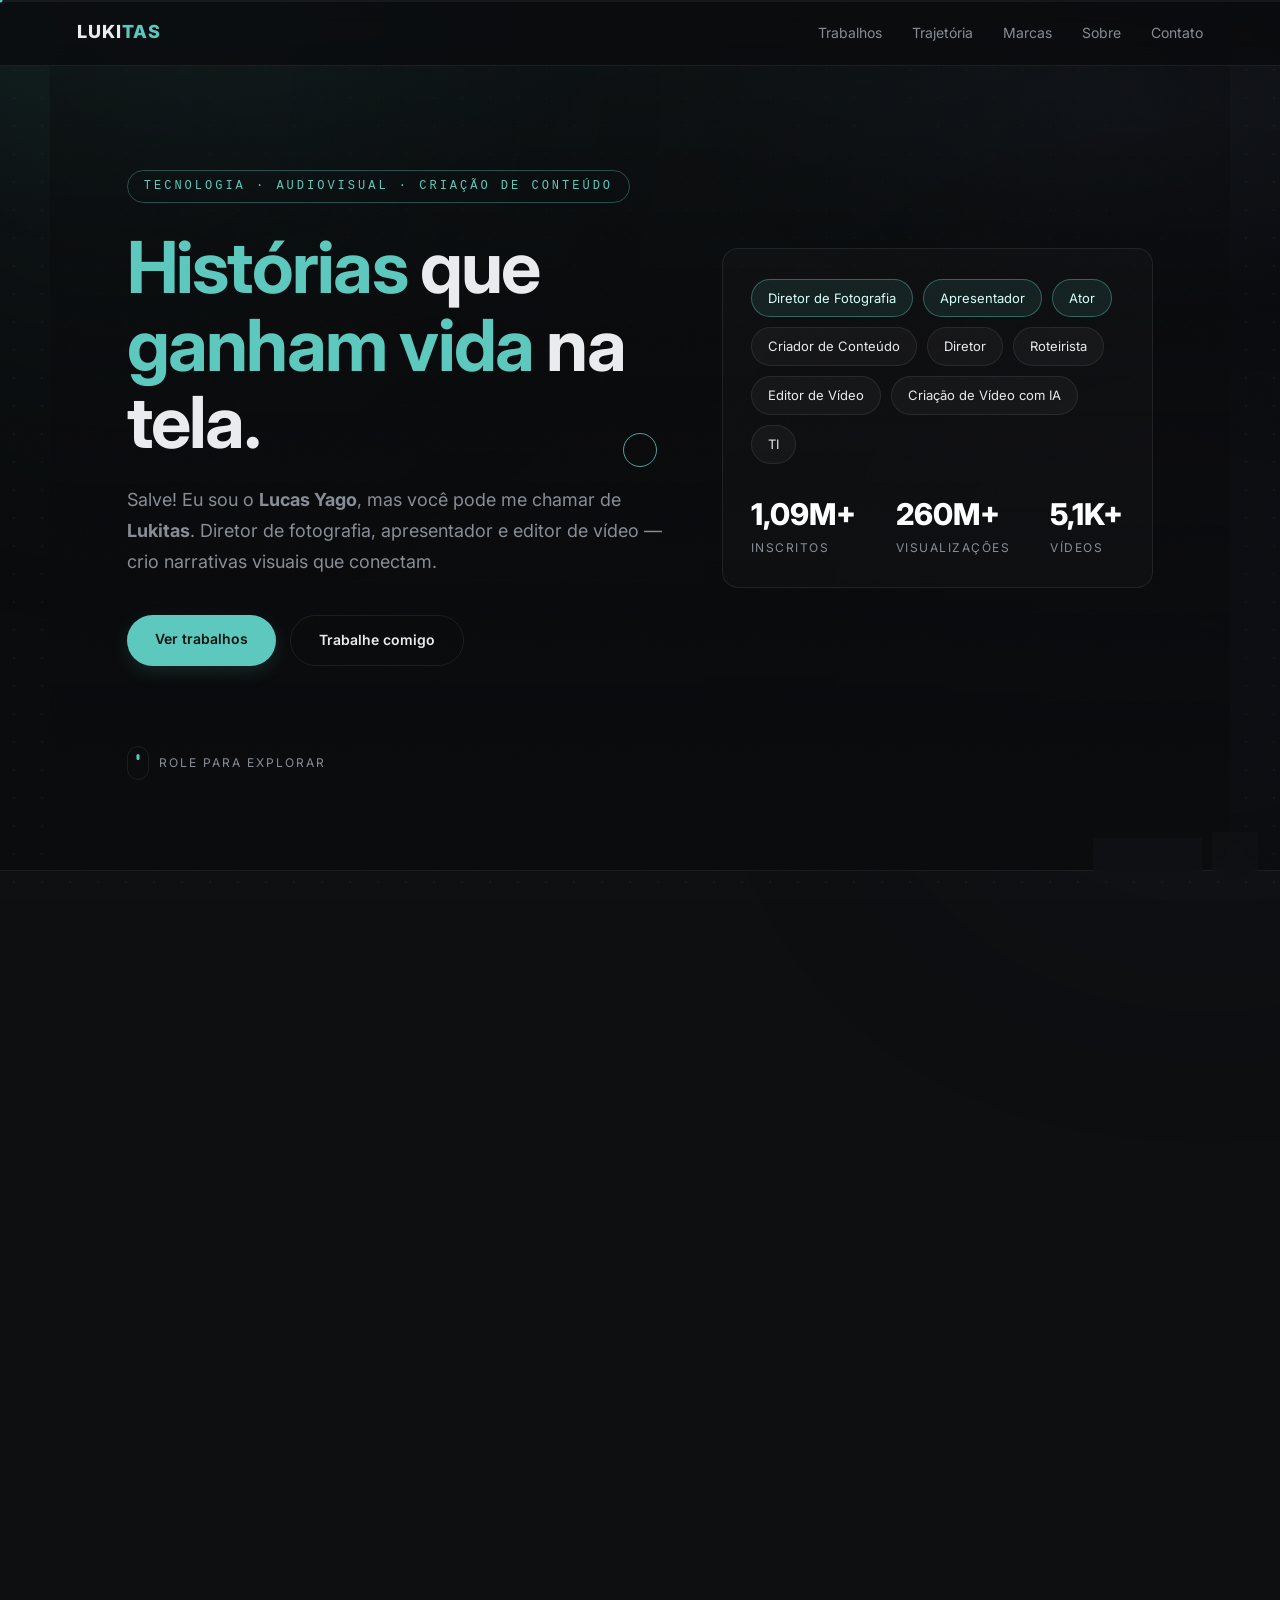
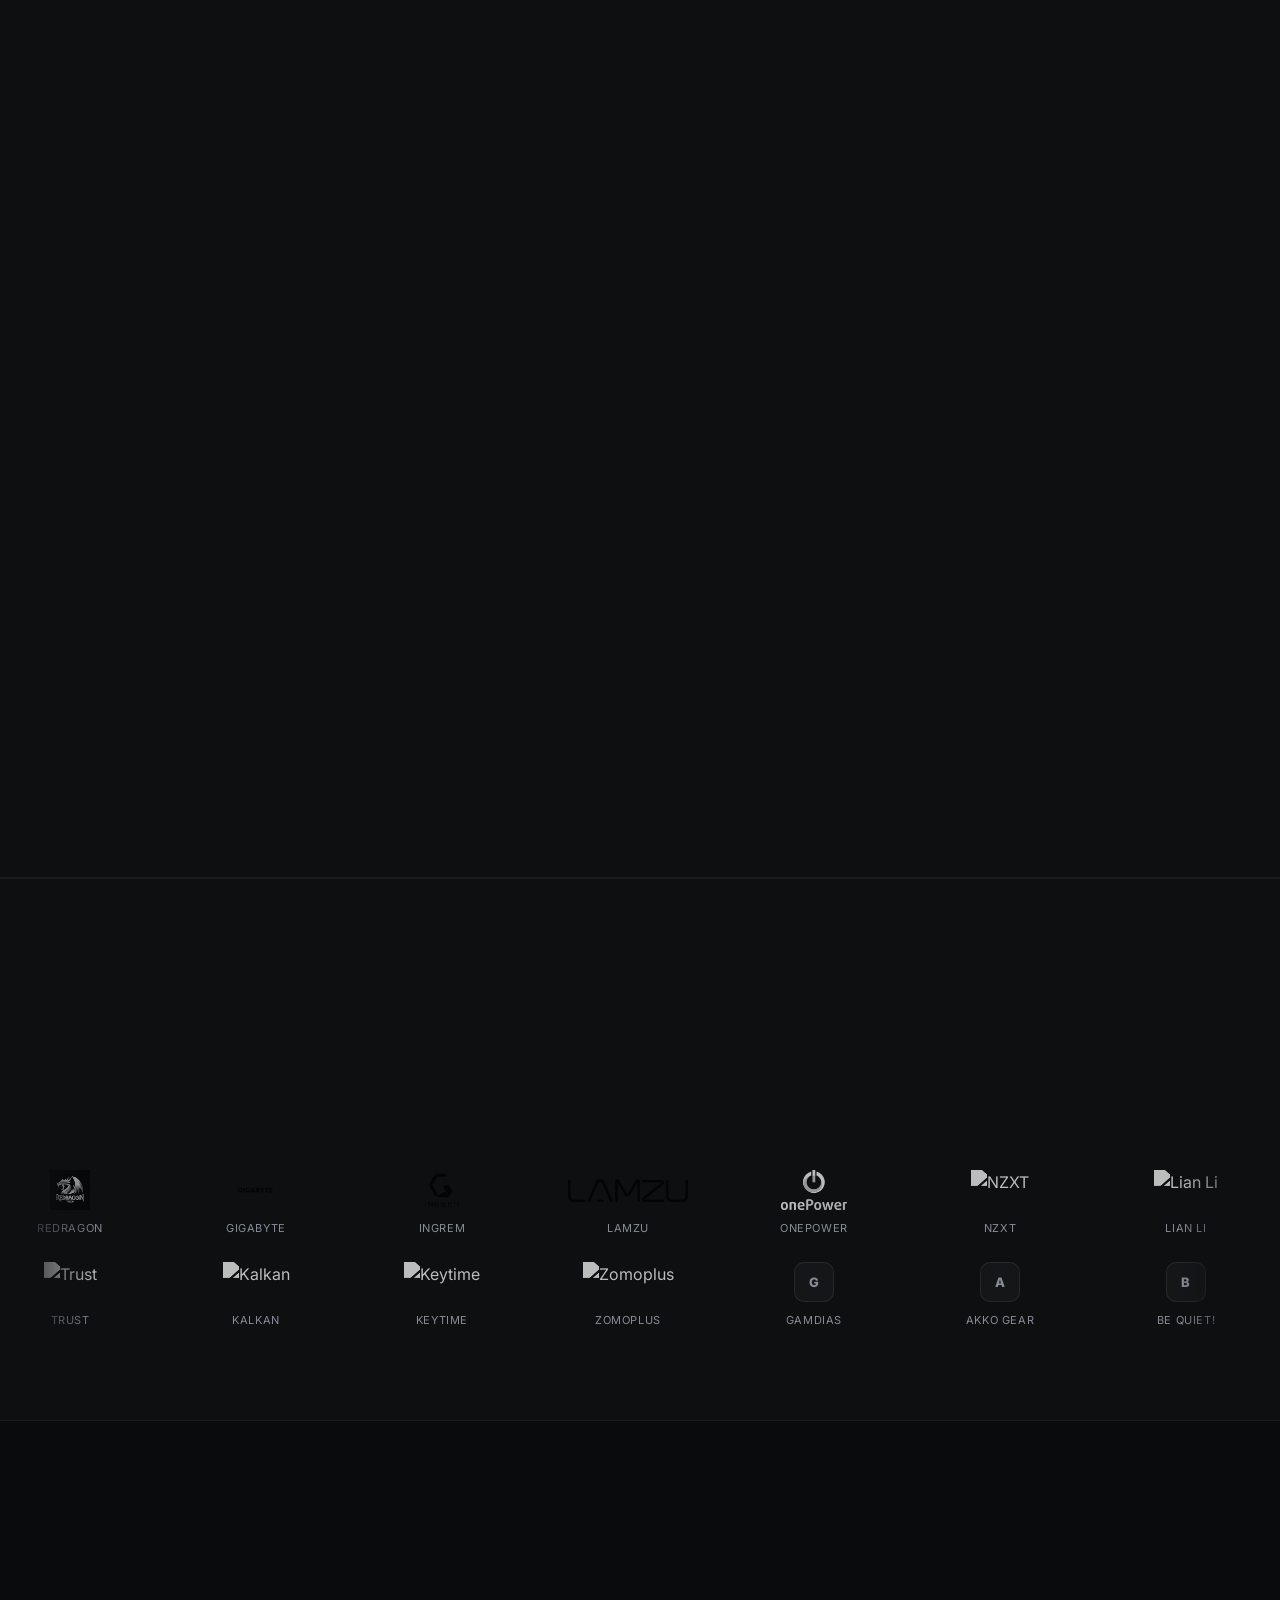
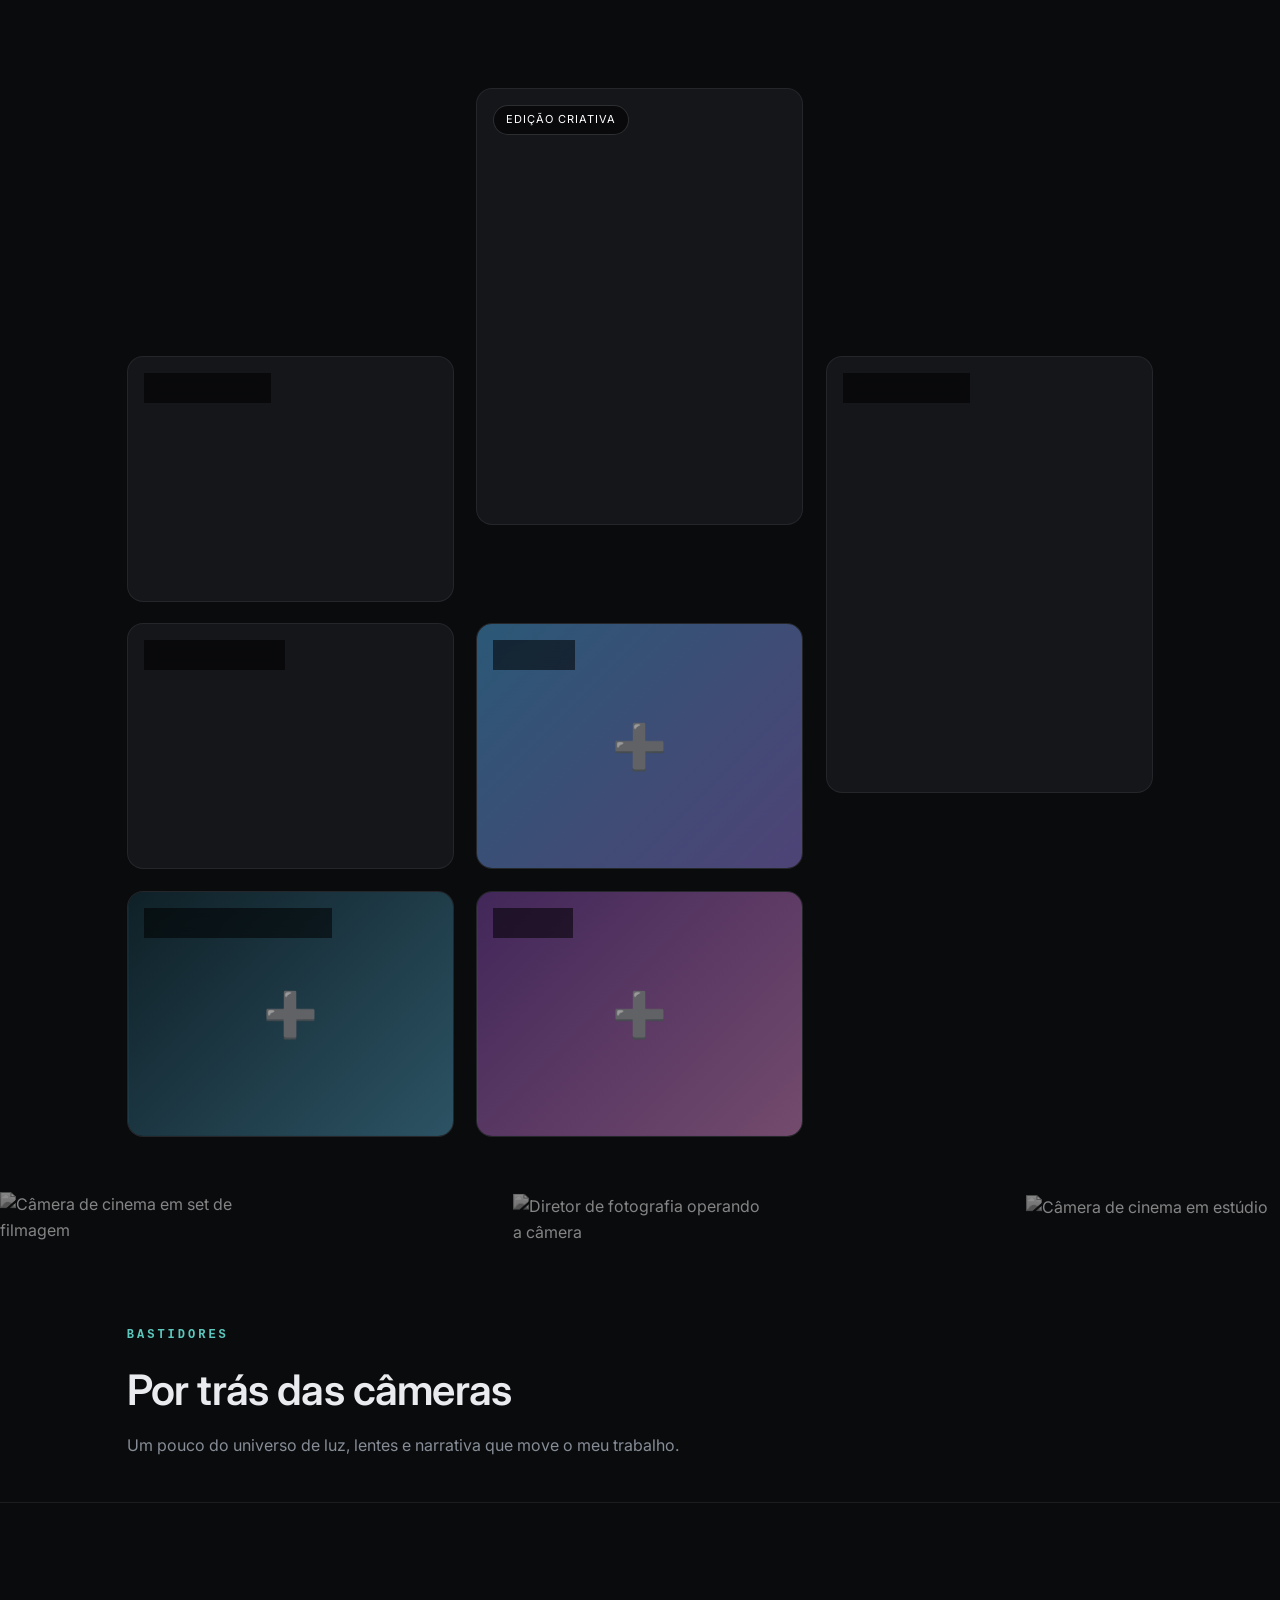
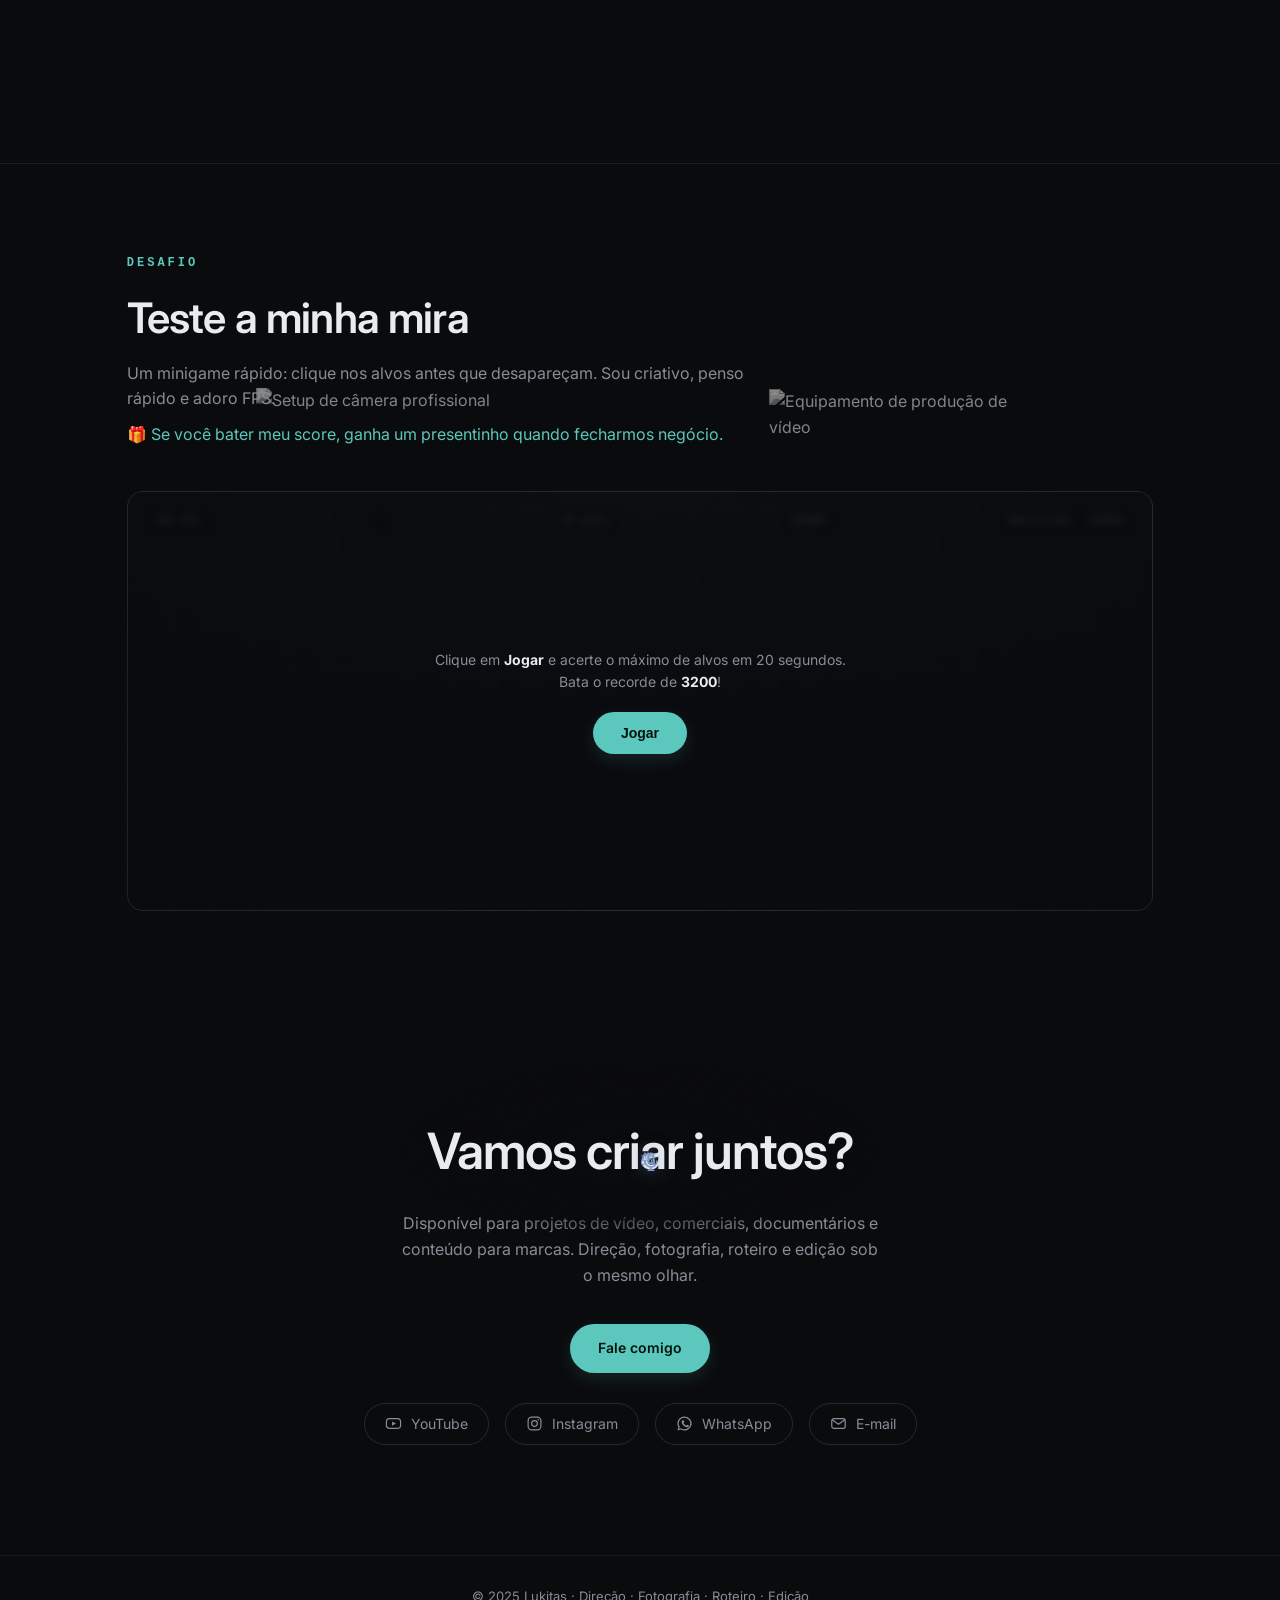
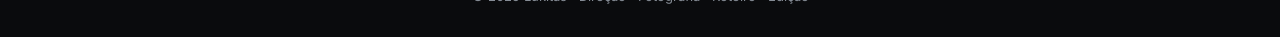
==== commit c32009e0: "Add real contact info (email, Instagram, WhatsApp) with social icons; CTA button now opens WhatsApp" ====
--- a/portfolio/index.html
+++ b/portfolio/index.html
@@ -882,12 +882,12 @@
         </div>
       </div>
       <p class="revelar">Disponível para projetos de vídeo, comerciais, documentários e conteúdo para marcas. Direção, fotografia, roteiro e edição sob o mesmo olhar.</p>
-      <a href="mailto:seu@email.com" class="btn primary revelar">Fale comigo</a>
+      <a href="https://wa.me/5511973881154" target="_blank" rel="noopener" class="btn primary revelar">Fale comigo</a>
       <div class="redes revelar">
         <a href="https://www.youtube.com/@Lukitas_Yg" target="_blank" rel="noopener"><svg viewBox="0 0 24 24" fill="none" stroke="currentColor" stroke-width="1.7" stroke-linejoin="round"><rect x="2" y="5" width="20" height="14" rx="4.5"/><path d="M10 9l5.5 3L10 15z" fill="currentColor" stroke="none"/></svg> YouTube</a>
-        <a href="#"><svg viewBox="0 0 24 24" fill="none" stroke="currentColor" stroke-width="1.7"><rect x="3" y="3" width="18" height="18" rx="5"/><circle cx="12" cy="12" r="4"/><circle cx="17.3" cy="6.7" r="1.1" fill="currentColor" stroke="none"/></svg> Instagram</a>
-        <a href="#"><svg viewBox="0 0 24 24" fill="none" stroke="currentColor" stroke-width="1.7" stroke-linecap="round" stroke-linejoin="round"><path d="M14 3v10.5a3.5 3.5 0 1 1-3.2-3.5"/><path d="M14 6.6c1 1.7 2.6 2.5 4.5 2.6"/></svg> TikTok</a>
-        <a href="mailto:seu@email.com"><svg viewBox="0 0 24 24" fill="none" stroke="currentColor" stroke-width="1.7" stroke-linecap="round" stroke-linejoin="round"><rect x="2.5" y="5" width="19" height="14" rx="3"/><path d="M3.6 7l8.4 6 8.4-6"/></svg> E-mail</a>
+        <a href="https://www.instagram.com/lukas_yg/" target="_blank" rel="noopener"><svg viewBox="0 0 24 24" fill="none" stroke="currentColor" stroke-width="1.7"><rect x="3" y="3" width="18" height="18" rx="5"/><circle cx="12" cy="12" r="4"/><circle cx="17.3" cy="6.7" r="1.1" fill="currentColor" stroke="none"/></svg> Instagram</a>
+        <a href="https://wa.me/5511973881154" target="_blank" rel="noopener"><svg viewBox="0 0 24 24" fill="currentColor"><path d="M12 2a10 10 0 0 0-8.6 15.1L2 22l5-1.4A10 10 0 1 0 12 2zm0 1.8a8.2 8.2 0 0 1 0 16.4 8.2 8.2 0 0 1-4.2-1.2l-.3-.2-3 .8.8-2.9-.2-.3A8.2 8.2 0 0 1 12 3.8zm-2.4 3.7c-.2 0-.5.1-.7.3-.2.3-.9 1-.9 2.3s.9 2.7 1 2.9c.1.2 1.7 2.7 4.2 3.7 2 .8 2.5.7 3 .6.5-.1 1.5-.6 1.7-1.2.2-.6.2-1.1.2-1.2-.1-.1-.3-.2-.6-.3l-1.5-.7c-.2-.1-.4-.1-.5.1l-.6.8c-.1.2-.3.2-.5.1-.3-.1-1.2-.5-2.2-1.4-.8-.7-1.3-1.6-1.5-1.9-.1-.2 0-.4.1-.5l.5-.6.3-.6c.1-.2 0-.4 0-.5l-.6-1.5c-.2-.4-.3-.4-.5-.4h-.5z"/></svg> WhatsApp</a>
+        <a href="mailto:lucasyago2013@gmail.com"><svg viewBox="0 0 24 24" fill="none" stroke="currentColor" stroke-width="1.7" stroke-linecap="round" stroke-linejoin="round"><rect x="2.5" y="5" width="19" height="14" rx="3"/><path d="M3.6 7l8.4 6 8.4-6"/></svg> E-mail</a>
       </div>
     </div>
   </section>
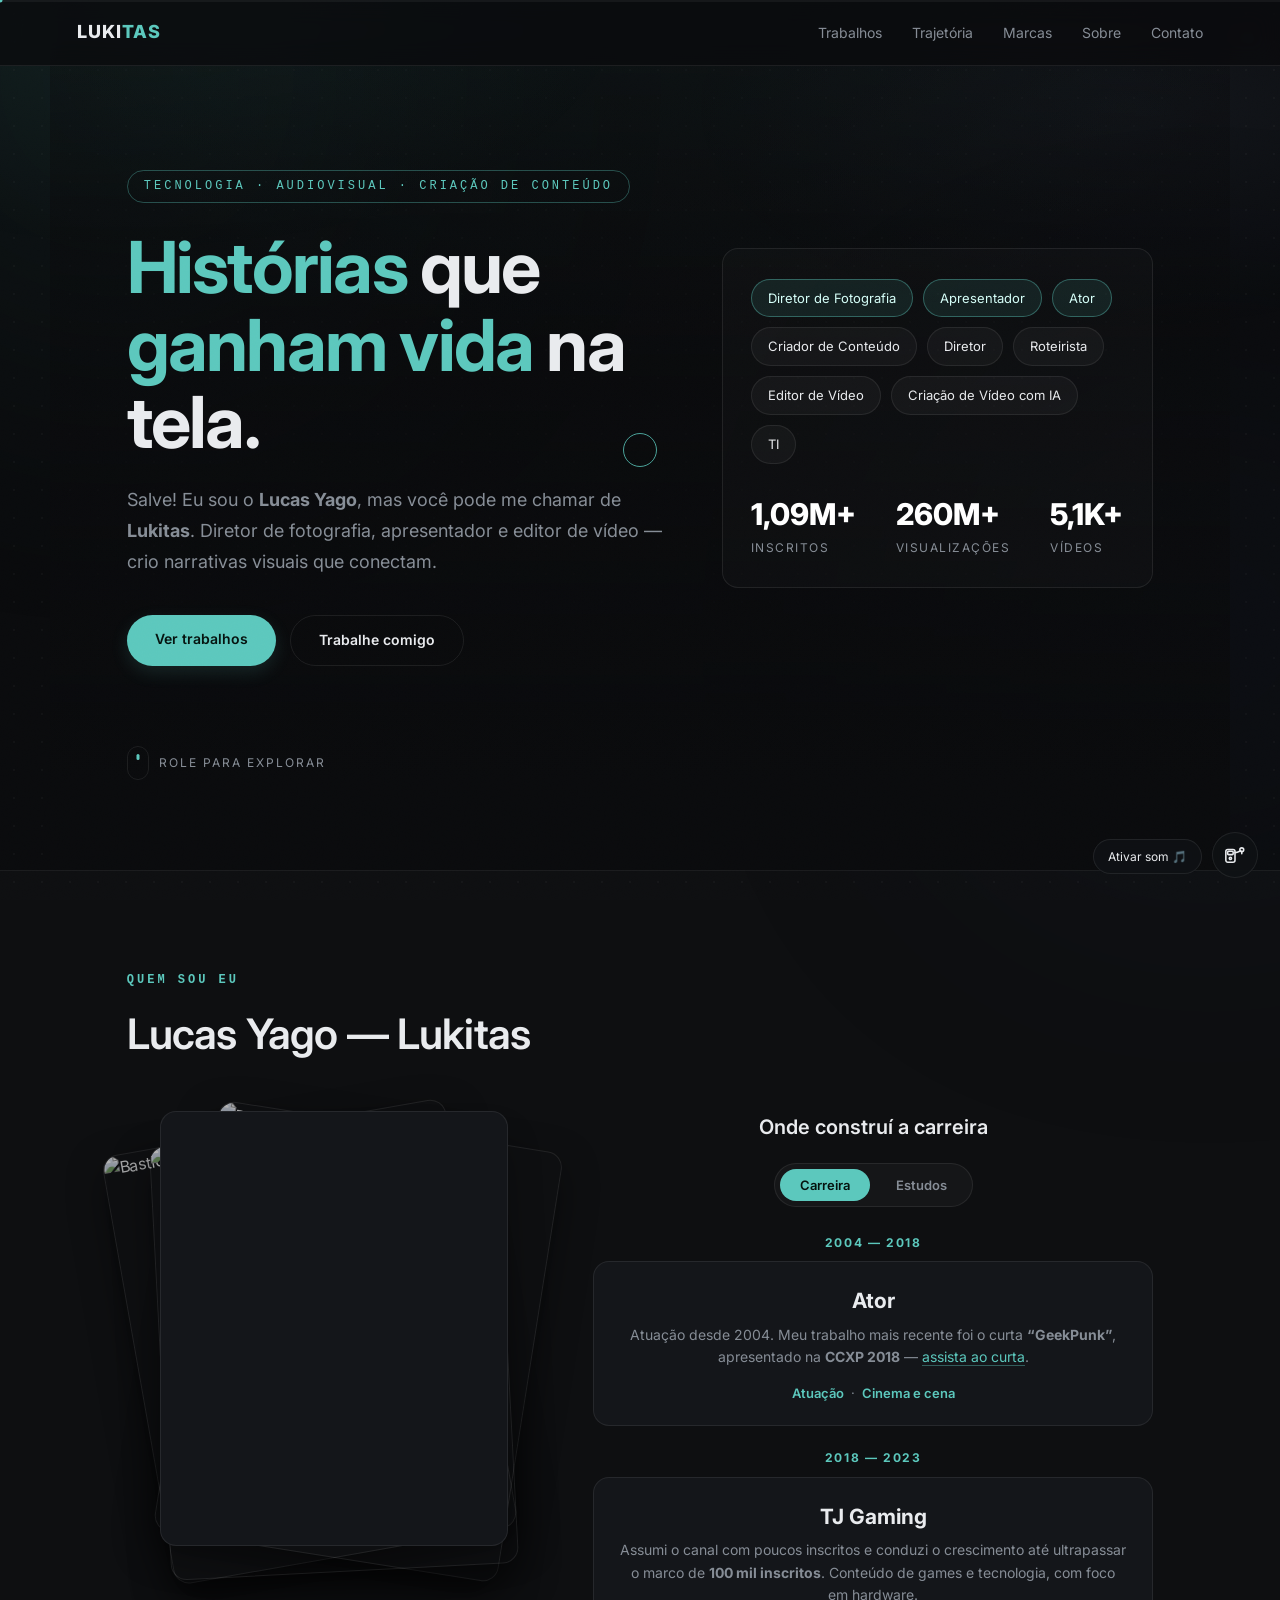
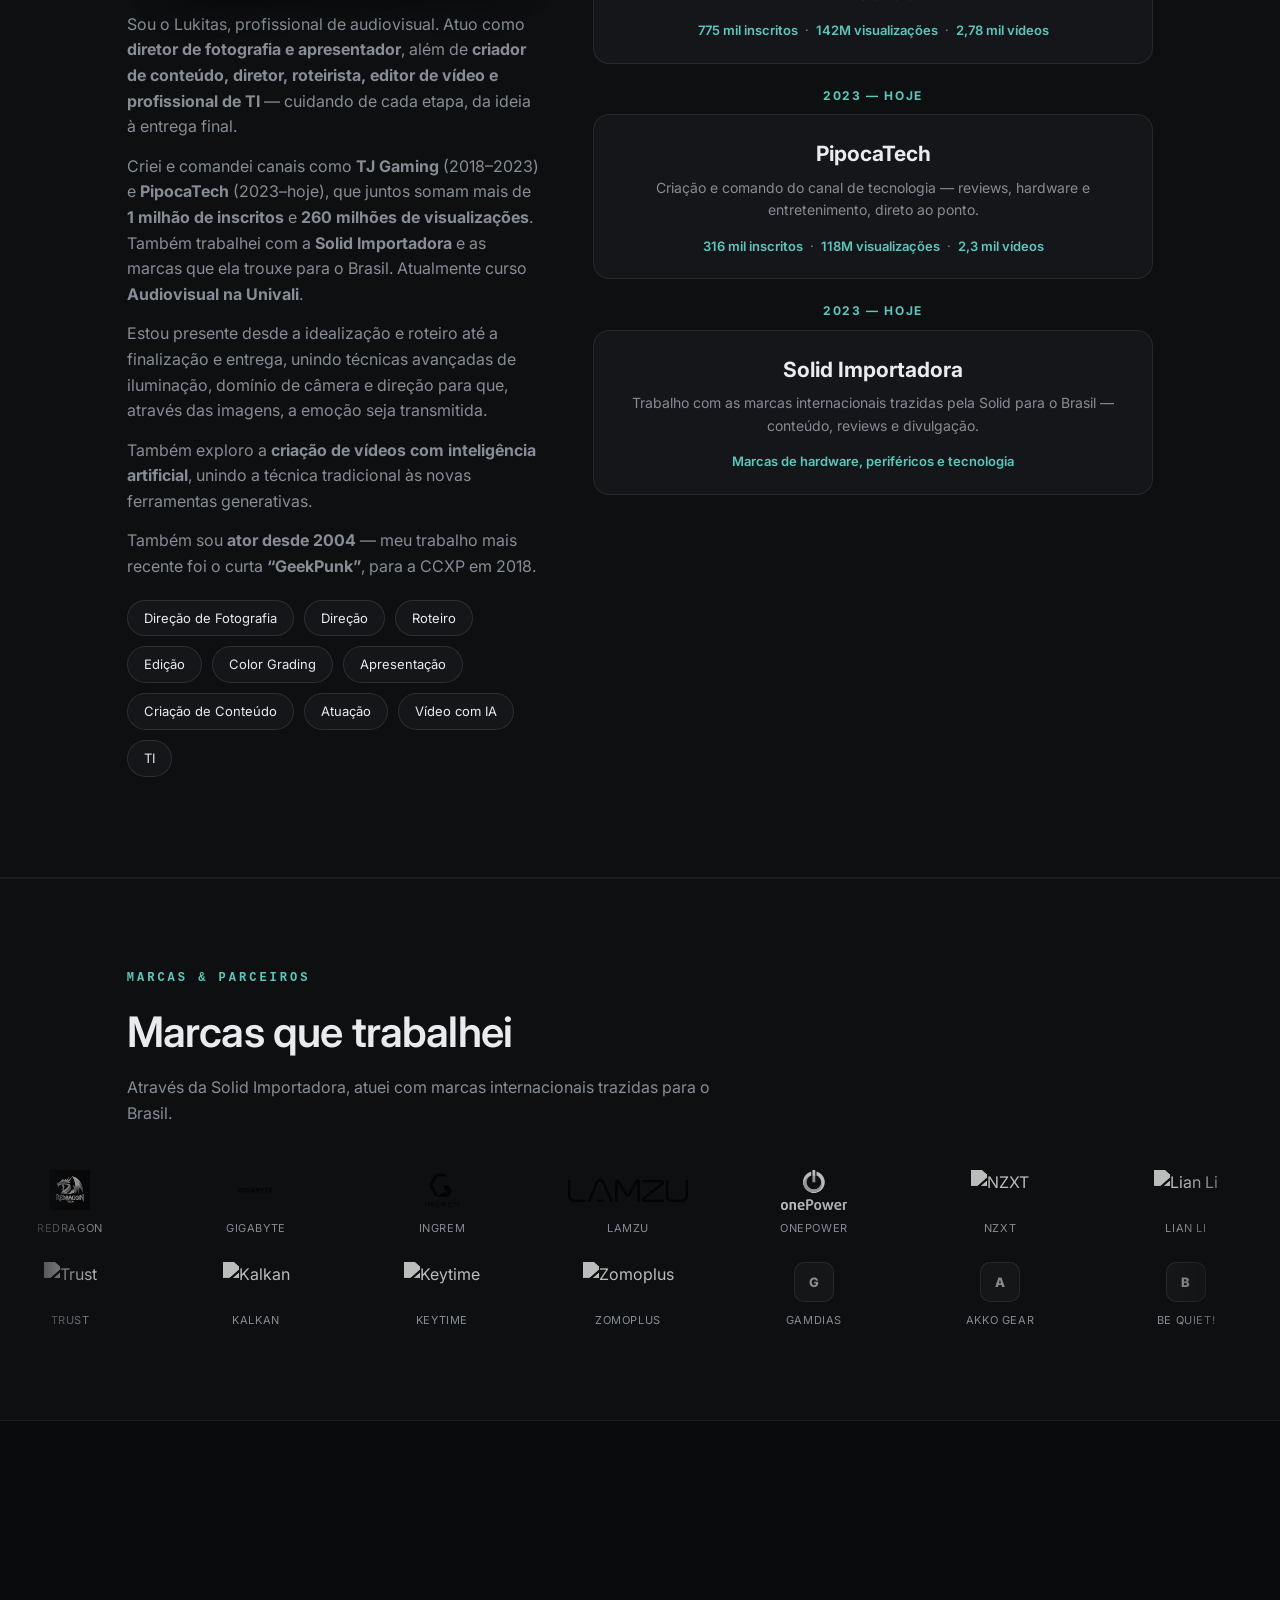
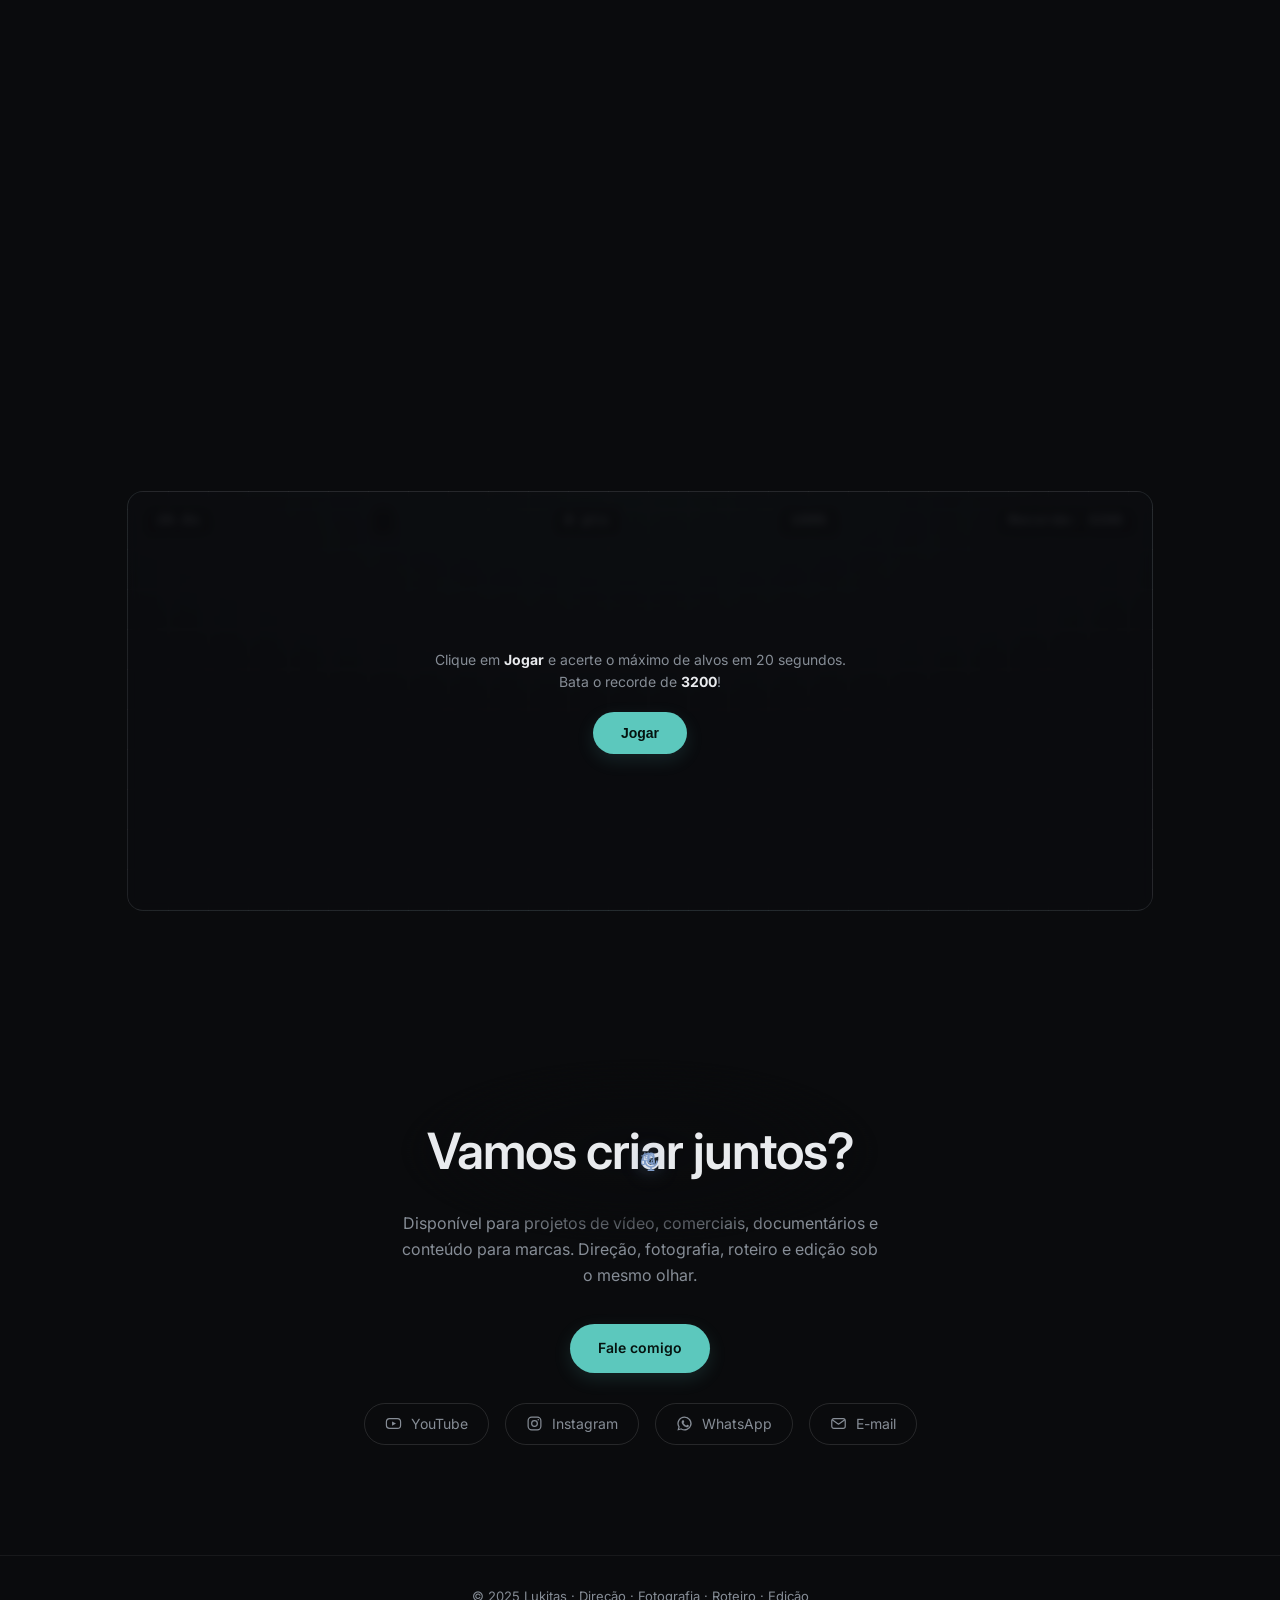
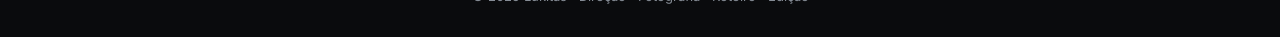
==== commit bd9f1a3f: "Add file-based audio system (abertura.mp3 + trilha.mp3) with muted-autoplay + unmute-on-first-intera" ====
--- a/portfolio/index.html
+++ b/portfolio/index.html
@@ -511,6 +511,8 @@
   <video class="video-fundo" autoplay muted loop playsinline preload="metadata" aria-hidden="true">
     <source src="https://videos.pexels.com/video-files/855120/855120-sd_960_540_25fps.mp4" type="video/mp4">
   </video>
+  <audio id="auAbertura" src="assets/audio/abertura.mp3" preload="auto"></audio>
+  <audio id="auTrilha" src="assets/audio/trilha.mp3" preload="auto" loop></audio>
   <div class="grain"></div>
   <div class="scroll-progress"><span id="progress"></span></div>
   <div class="spotlight" id="spotlight" aria-hidden="true"></div>
@@ -1121,6 +1123,53 @@
     });
   });
 
+  // ---------- Player de arquivos (abertura + trilha) ----------
+  (function () {
+    const A = document.getElementById('auAbertura');
+    const T = document.getElementById('auTrilha');
+    const btn = document.getElementById('somBtn');
+    if (!A || !T) return;
+    let ativo = false, mudo = false, iniciado = false;
+    window.__player = { ativo: false, alternar: null };
+    function desmutar() {
+      if (!mudo) return;
+      mudo = false; A.muted = false; T.muted = false;
+      if (btn) btn.classList.add('ativo');
+    }
+    function ouvirInteracao() {
+      ['pointerdown', 'keydown', 'touchstart', 'wheel', 'scroll'].forEach(function (ev) {
+        addEventListener(ev, function h() { desmutar(); removeEventListener(ev, h); }, { passive: true });
+      });
+    }
+    function tocarTrilha() {
+      T.volume = 0.55; T.muted = mudo;
+      const p = T.play();
+      if (p && p.catch) p.catch(function () { T.muted = true; mudo = true; T.play().catch(function () {}); ouvirInteracao(); });
+    }
+    function alternar() {
+      if (mudo) { desmutar(); if (btn) btn.classList.add('ativo'); }
+      else { mudo = true; A.muted = true; T.muted = true; if (btn) btn.classList.remove('ativo'); }
+    }
+    function iniciar() {
+      if (iniciado) return; iniciado = true;
+      window.__player.ativo = true; window.__player.alternar = alternar;
+      document.body.classList.add('audio-arquivo');
+      if (btn) btn.classList.add('ativo');
+      A.volume = 0.9;
+      const p = A.play();
+      if (p && p.catch) {
+        p.catch(function () {
+          mudo = true; A.muted = true;
+          if (btn) btn.classList.remove('ativo');
+          A.play().catch(function () {});
+          ouvirInteracao();
+        });
+      }
+      A.addEventListener('ended', tocarTrilha, { once: true });
+    }
+    A.addEventListener('canplaythrough', iniciar, { once: true });
+  })();
+
   // ---------- Audio: trilha epica + efeitos de UI ----------
   (function () {
     const btn = document.getElementById('somBtn');
@@ -1232,7 +1281,11 @@
       if (ctx) { master.gain.cancelScheduledValues(ctx.currentTime); master.gain.linearRampToValueAtTime(0, ctx.currentTime + 0.8); }
     }
     const dica = document.getElementById('somHint');
-    btn.addEventListener('click', function () { tocando ? desligar() : ligar(); if (dica) dica.classList.add('oculto'); });
+    btn.addEventListener('click', function () {
+      if (dica) dica.classList.add('oculto');
+      if (window.__player && window.__player.ativo) { window.__player.alternar(); return; }
+      tocando ? desligar() : ligar();
+    });
     let ultimoHover = 0;
     function hoverSom() { const a = performance.now(); if (a - ultimoHover < 70) return; ultimoHover = a; tom(1200, 0.08, 0.035, 'sine'); tom(1800, 0.06, 0.018, 'sine', 0.02); }
     function cliqueSom() { tom(680, 0.12, 0.055, 'triangle'); tom(1020, 0.14, 0.04, 'sine', 0.05); tom(1360, 0.16, 0.028, 'sine', 0.11); }
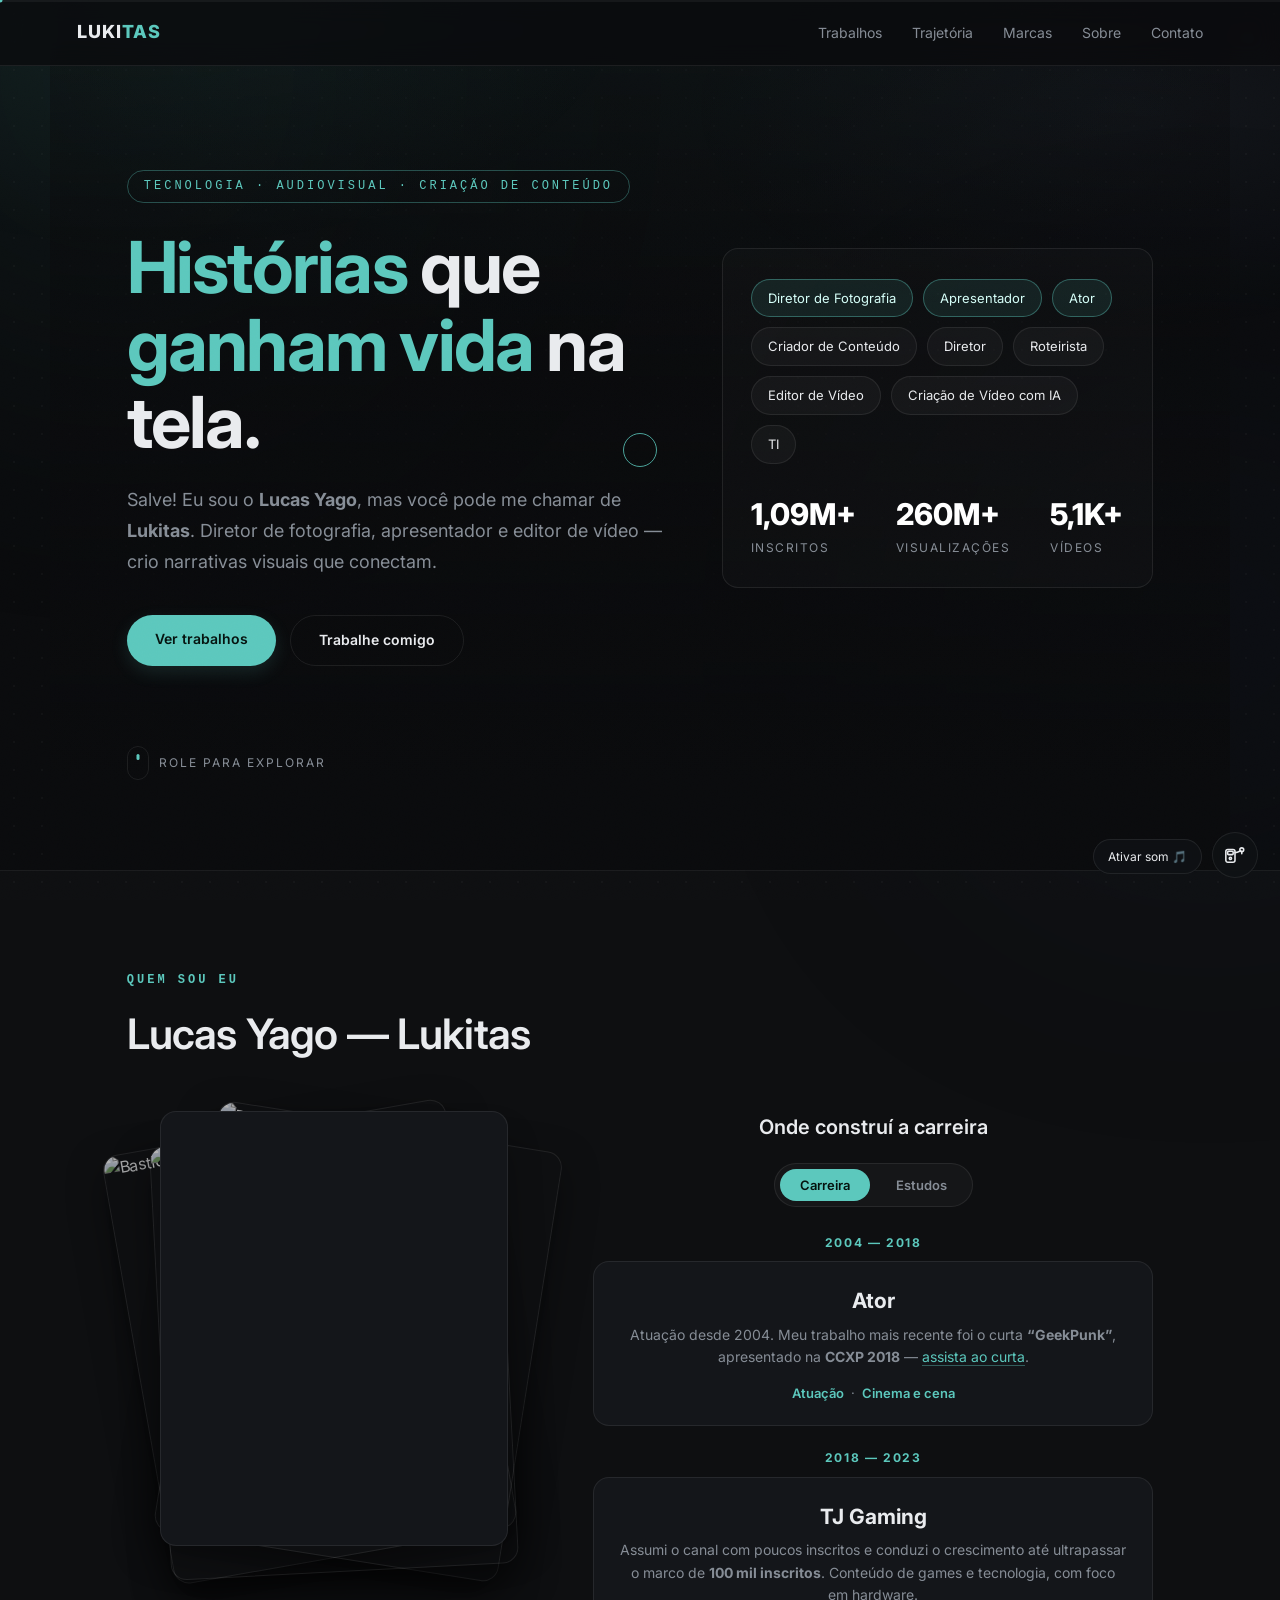
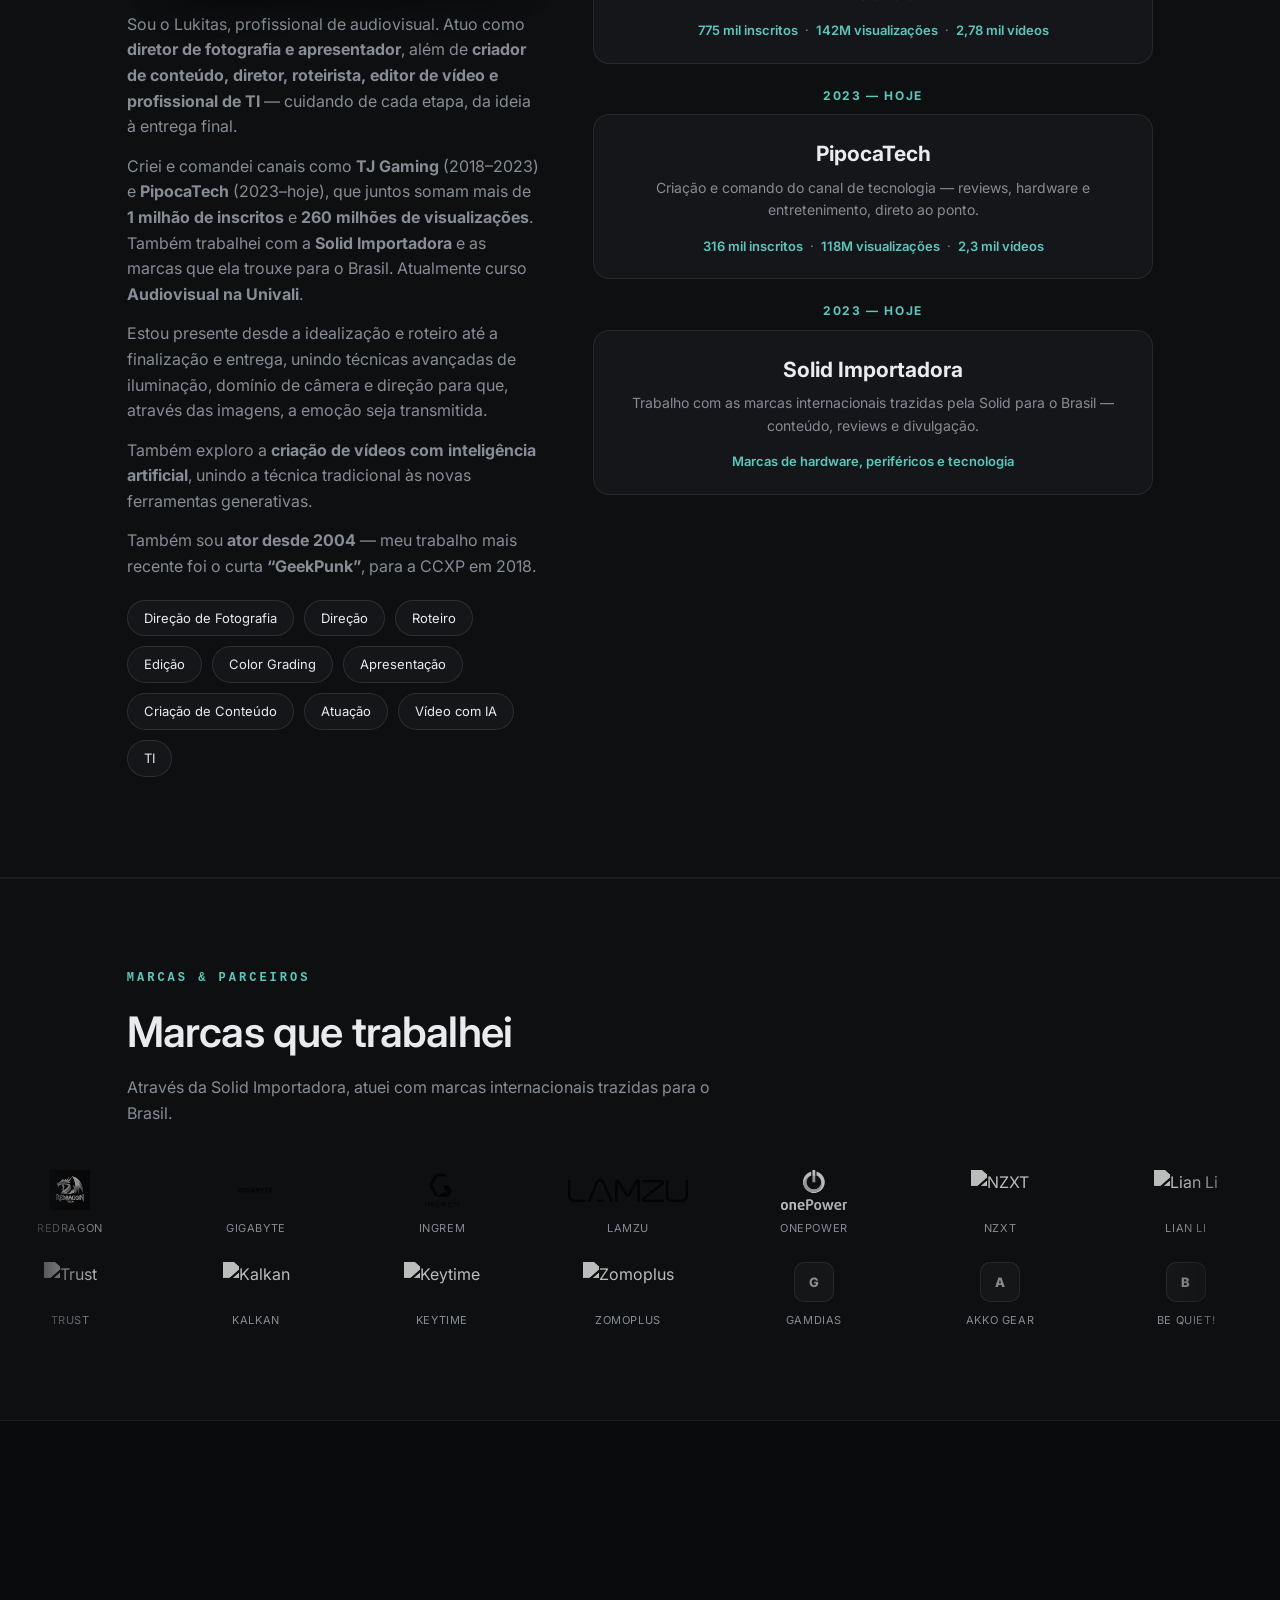
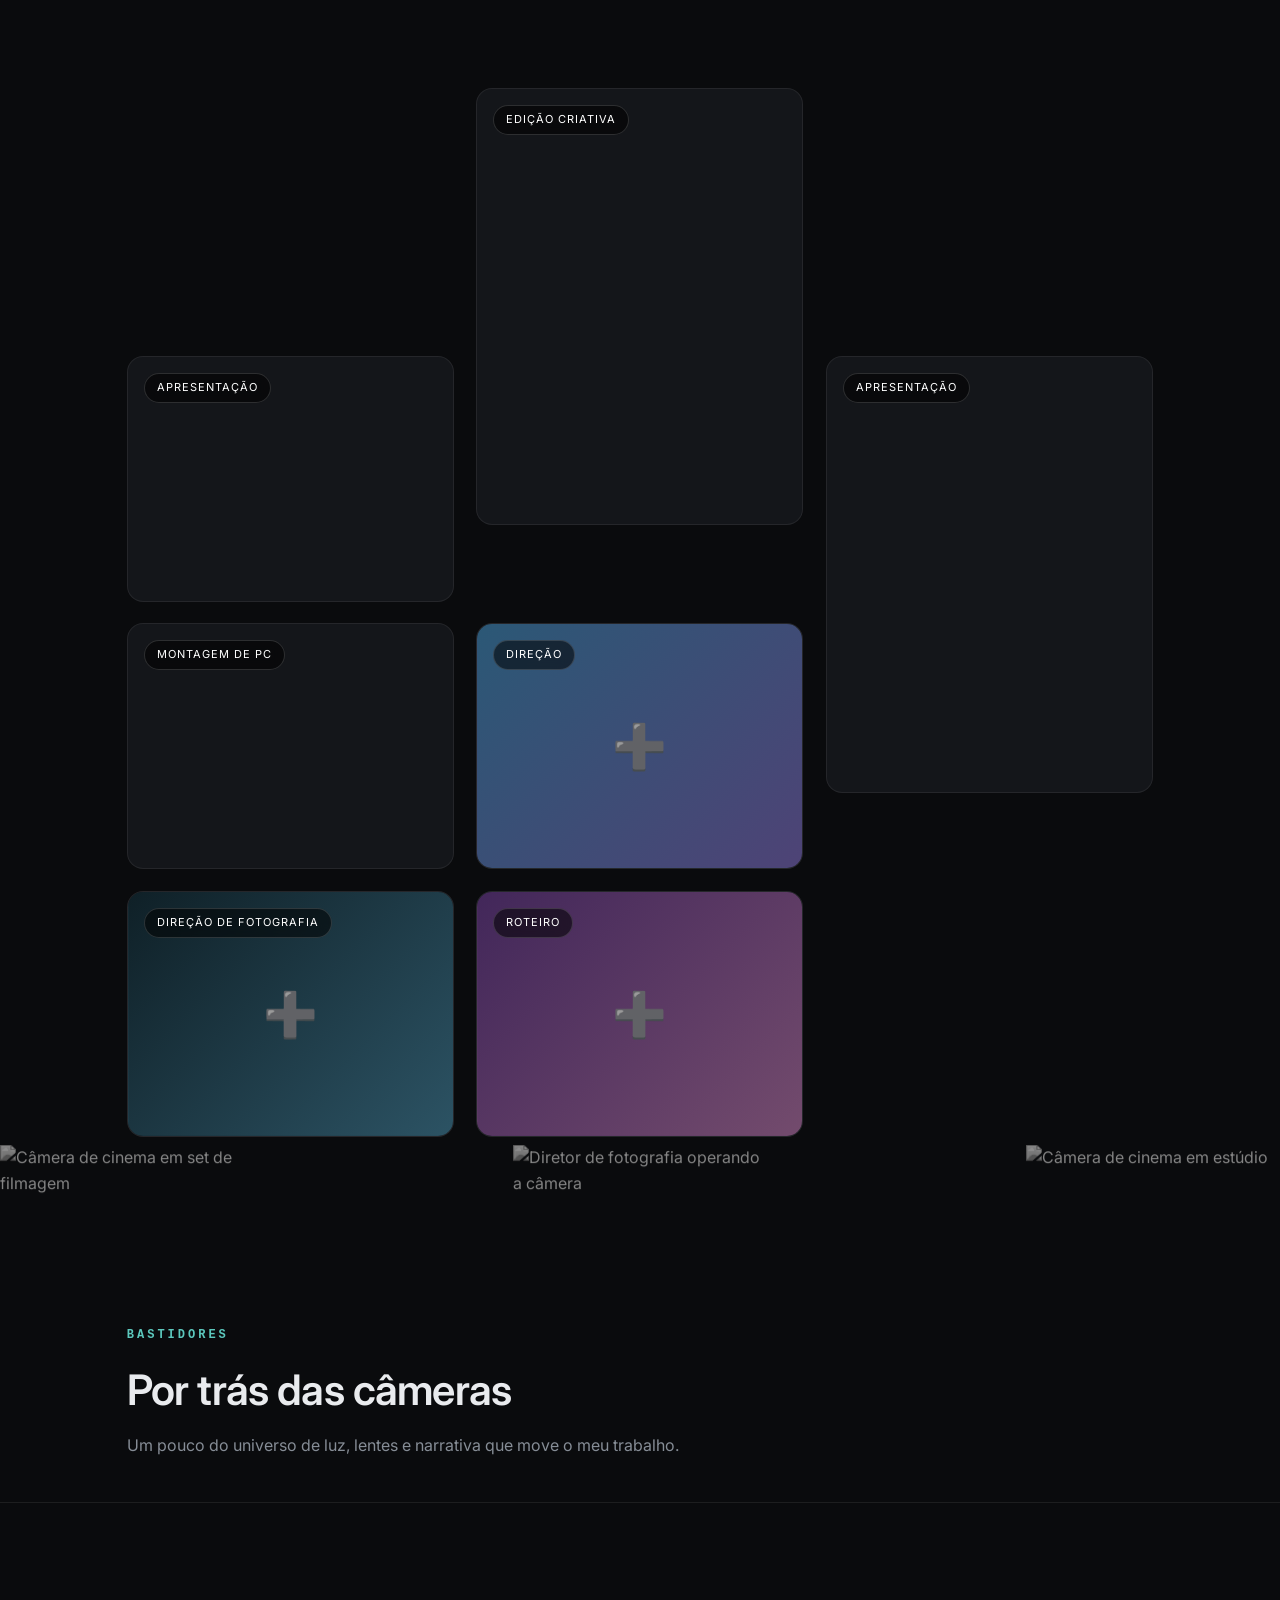
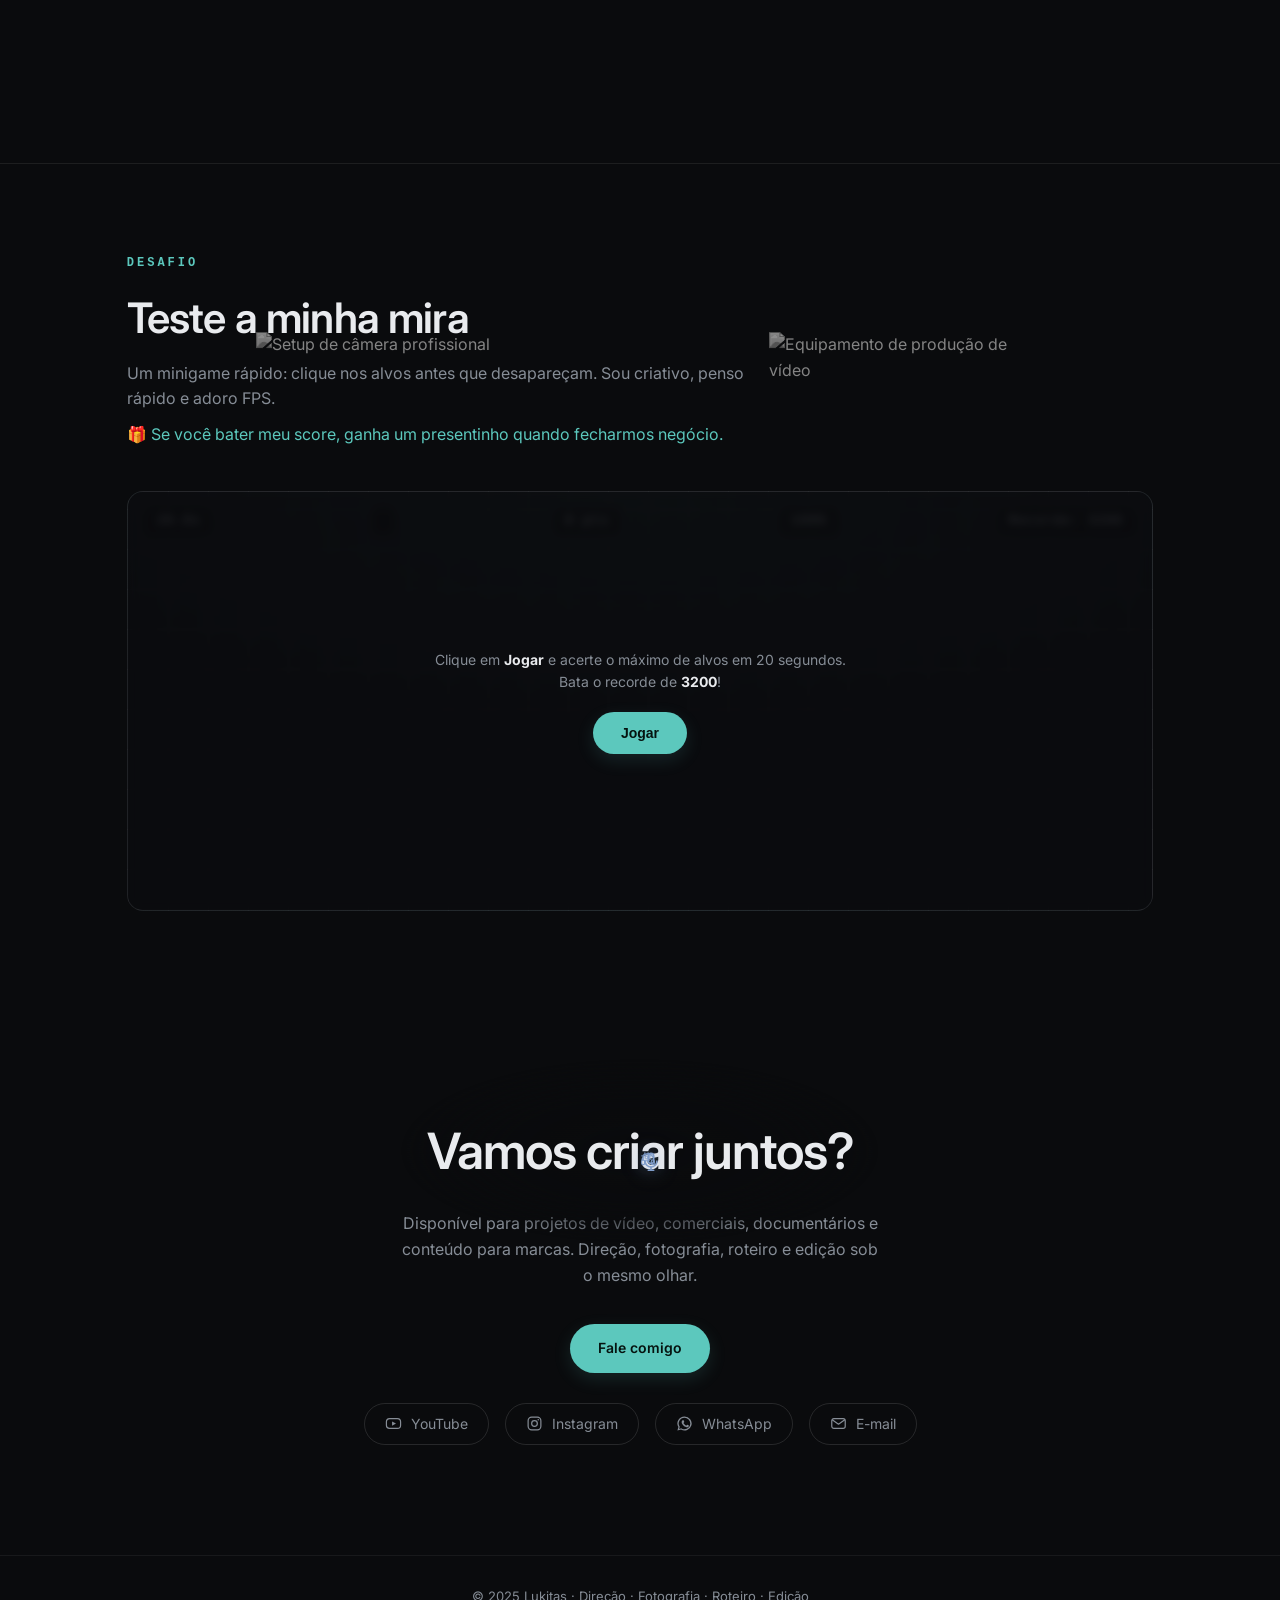
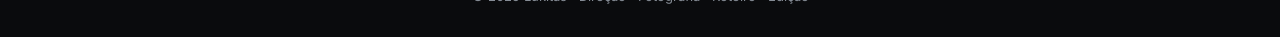
==== commit 013600df: "Wire uploaded opening sound (abertura.wav); never start muted - play with sound on load, or on first" ====
--- a/portfolio/index.html
+++ b/portfolio/index.html
@@ -511,7 +511,7 @@
   <video class="video-fundo" autoplay muted loop playsinline preload="metadata" aria-hidden="true">
     <source src="https://videos.pexels.com/video-files/855120/855120-sd_960_540_25fps.mp4" type="video/mp4">
   </video>
-  <audio id="auAbertura" src="assets/audio/abertura.mp3" preload="auto"></audio>
+  <audio id="auAbertura" src="assets/audio/abertura.wav" preload="auto"></audio>
   <audio id="auTrilha" src="assets/audio/trilha.mp3" preload="auto" loop></audio>
   <div class="grain"></div>
   <div class="scroll-progress"><span id="progress"></span></div>
@@ -1128,46 +1128,45 @@
     const A = document.getElementById('auAbertura');
     const T = document.getElementById('auTrilha');
     const btn = document.getElementById('somBtn');
+    const dica = document.getElementById('somHint');
     if (!A || !T) return;
-    let ativo = false, mudo = false, iniciado = false;
+    let pronto = false, mudo = false, comecou = false;
     window.__player = { ativo: false, alternar: null };
-    function desmutar() {
-      if (!mudo) return;
-      mudo = false; A.muted = false; T.muted = false;
-      if (btn) btn.classList.add('ativo');
-    }
-    function ouvirInteracao() {
-      ['pointerdown', 'keydown', 'touchstart', 'wheel', 'scroll'].forEach(function (ev) {
-        addEventListener(ev, function h() { desmutar(); removeEventListener(ev, h); }, { passive: true });
-      });
-    }
+    function mostrarDica() { if (dica) dica.classList.remove('oculto'); }
+    function esconderDica() { if (dica) dica.classList.add('oculto'); }
+    function comSom() { mudo = false; A.muted = false; T.muted = false; if (btn) btn.classList.add('ativo'); esconderDica(); }
     function tocarTrilha() {
-      T.volume = 0.55; T.muted = mudo;
-      const p = T.play();
-      if (p && p.catch) p.catch(function () { T.muted = true; mudo = true; T.play().catch(function () {}); ouvirInteracao(); });
+      T.volume = 0.55; T.loop = true; T.muted = mudo;
+      const p = T.play(); if (p && p.catch) p.catch(function () {});
+    }
+    function comecar() {
+      if (comecou) return; comecou = true;
+      A.volume = 0.95;
+      const p = A.play();
+      if (p && p.then) {
+        p.then(function () { comSom(); }).catch(function () { aguardar(); });
+      } else { comSom(); }
+      A.addEventListener('ended', tocarTrilha, { once: true });
+    }
+    function aguardar() {
+      mostrarDica();
+      const eventos = ['pointerdown', 'keydown', 'touchstart', 'wheel', 'scroll'];
+      function h() {
+        eventos.forEach(function (e2) { removeEventListener(e2, h); });
+        comecar();
+      }
+      eventos.forEach(function (e2) { addEventListener(e2, h, { passive: true }); });
     }
     function alternar() {
-      if (mudo) { desmutar(); if (btn) btn.classList.add('ativo'); }
+      if (mudo) { comSom(); }
       else { mudo = true; A.muted = true; T.muted = true; if (btn) btn.classList.remove('ativo'); }
     }
-    function iniciar() {
-      if (iniciado) return; iniciado = true;
+    A.addEventListener('canplaythrough', function () {
+      if (pronto) return; pronto = true;
       window.__player.ativo = true; window.__player.alternar = alternar;
       document.body.classList.add('audio-arquivo');
-      if (btn) btn.classList.add('ativo');
-      A.volume = 0.9;
-      const p = A.play();
-      if (p && p.catch) {
-        p.catch(function () {
-          mudo = true; A.muted = true;
-          if (btn) btn.classList.remove('ativo');
-          A.play().catch(function () {});
-          ouvirInteracao();
-        });
-      }
-      A.addEventListener('ended', tocarTrilha, { once: true });
-    }
-    A.addEventListener('canplaythrough', iniciar, { once: true });
+      comecar();
+    }, { once: true });
   })();
 
   // ---------- Audio: trilha epica + efeitos de UI ----------
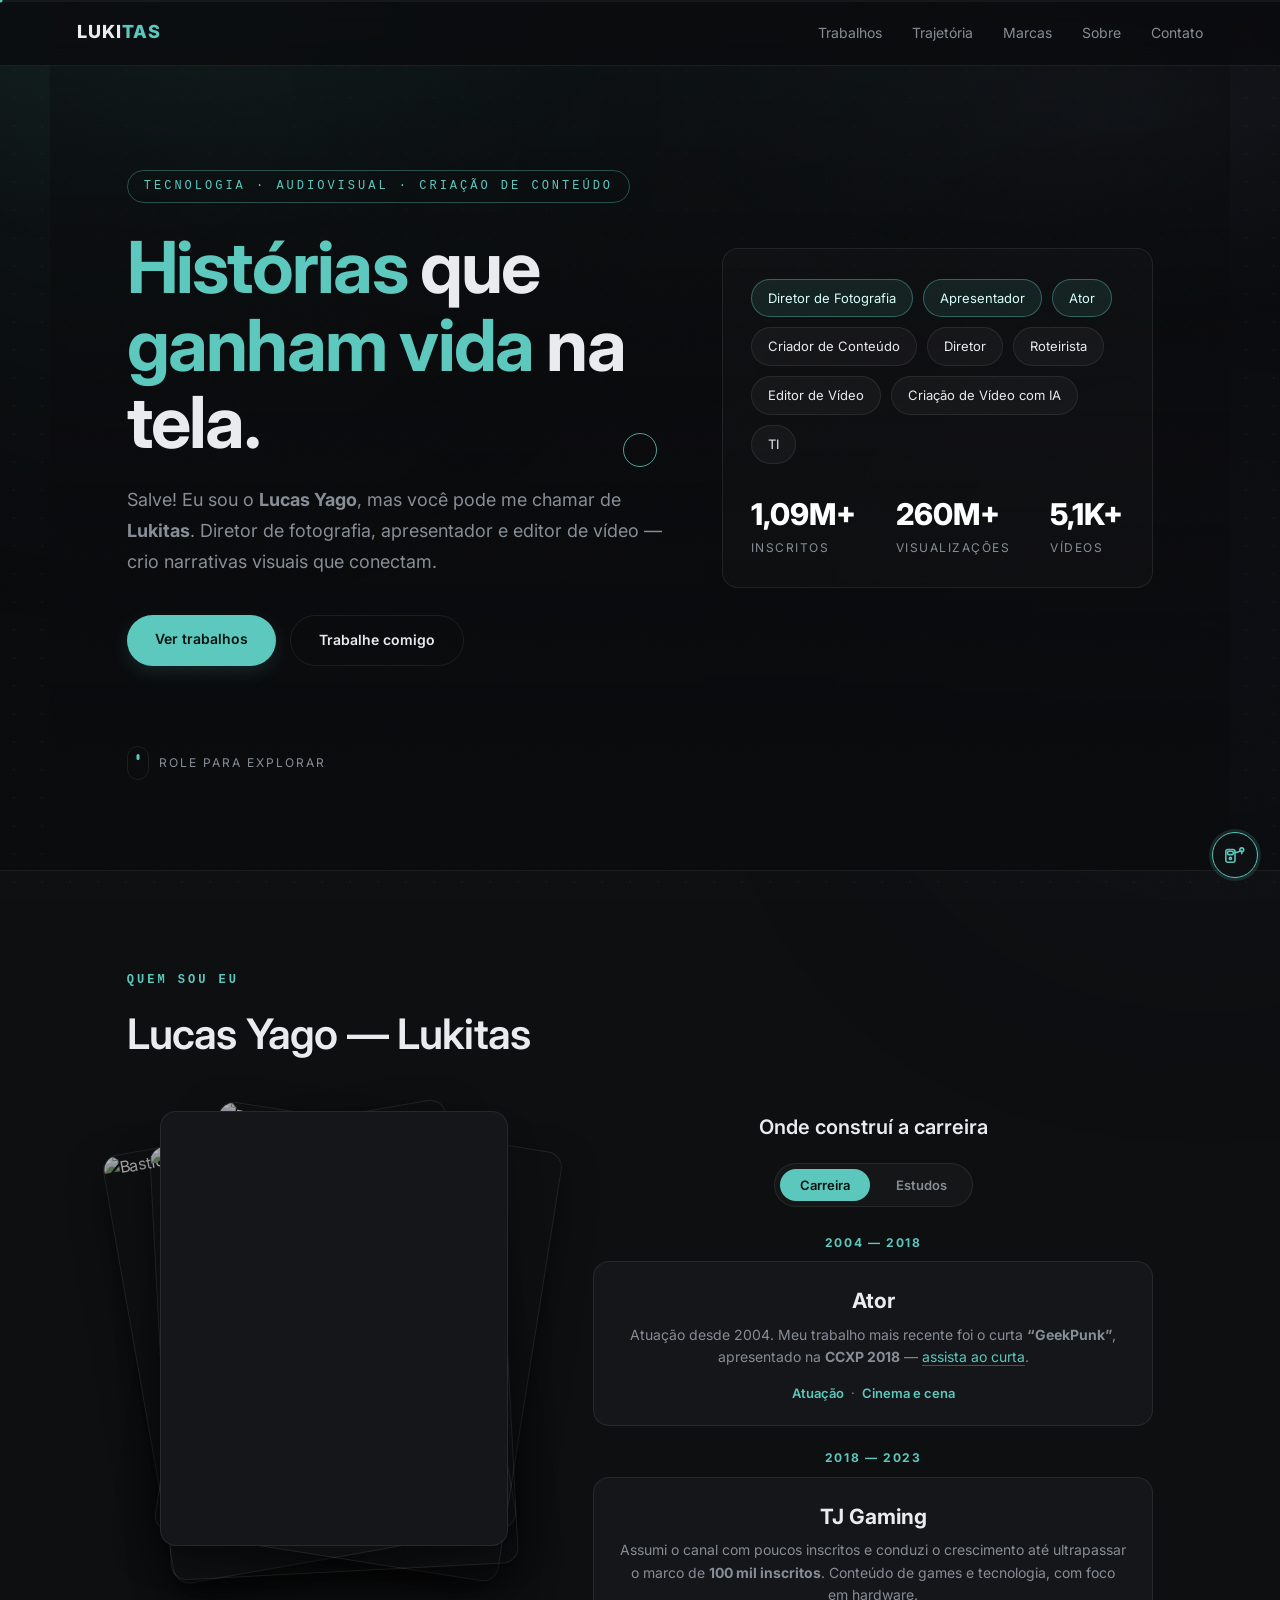
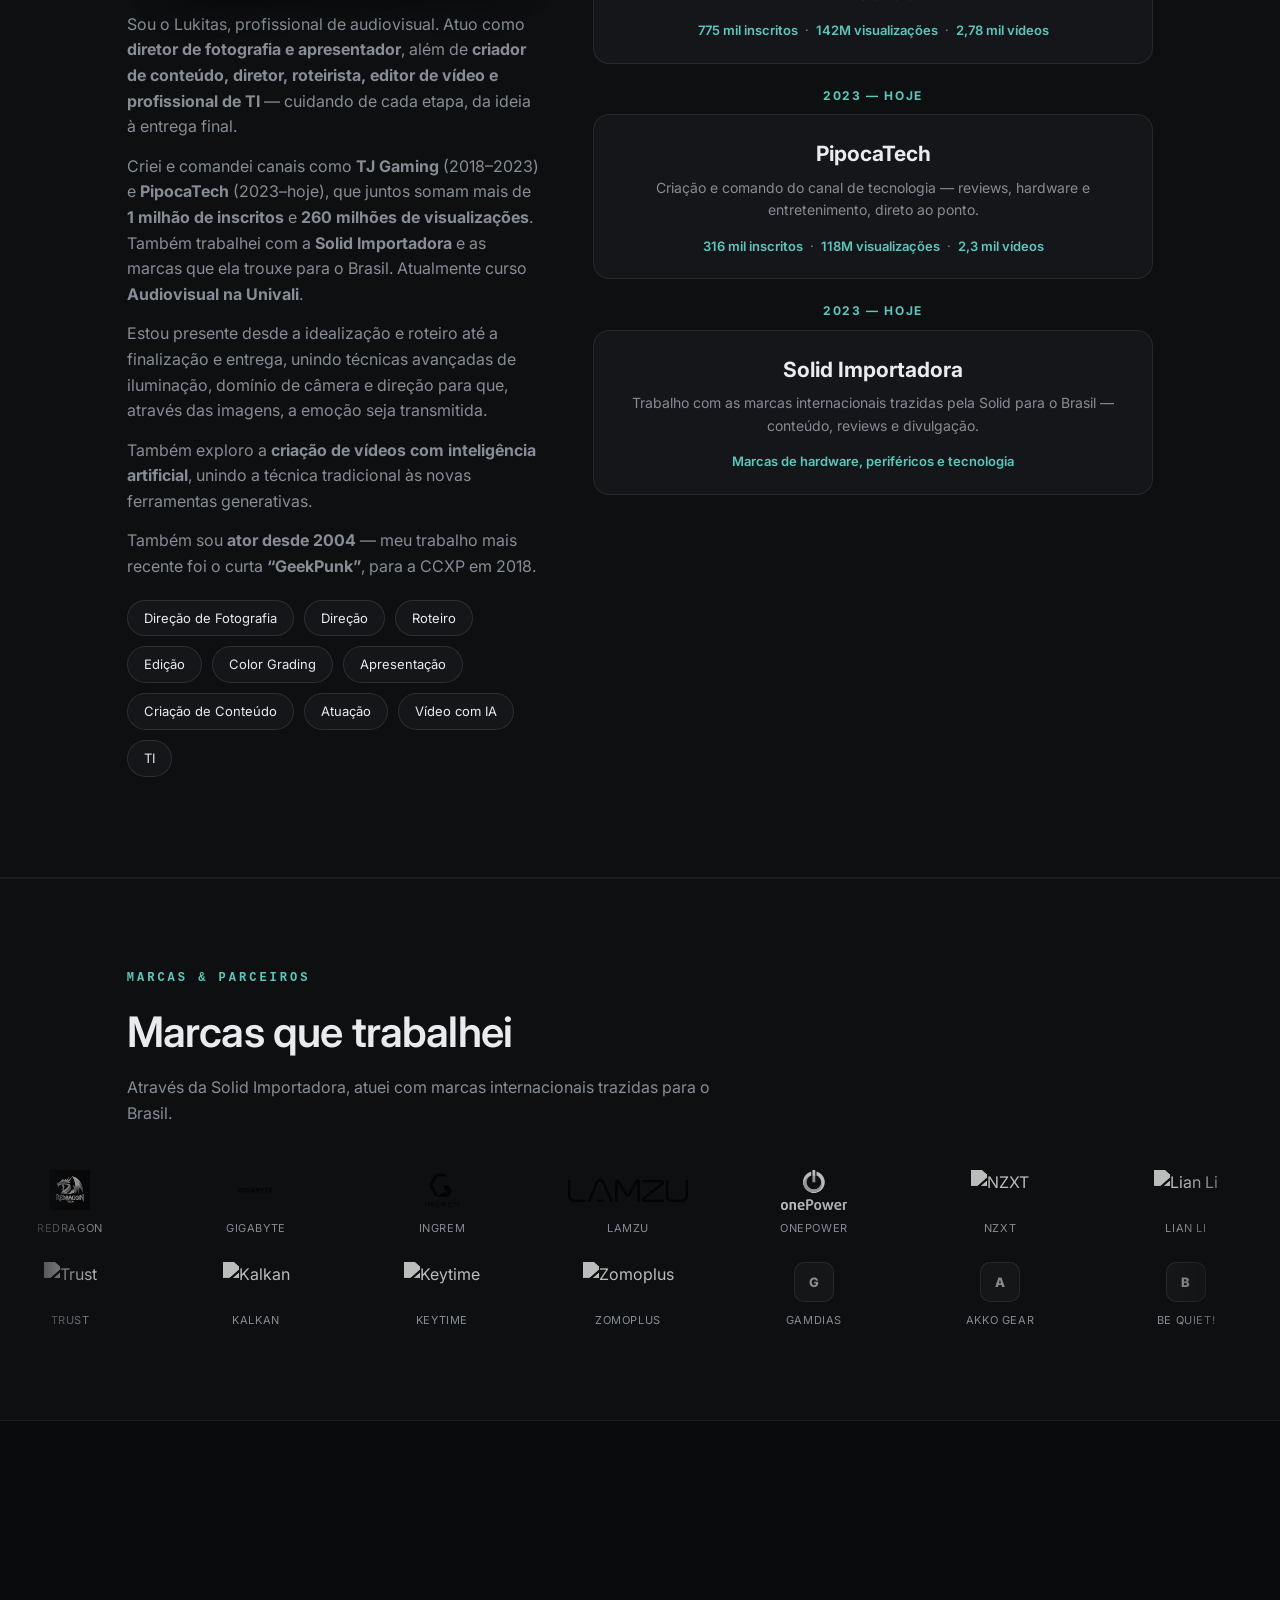
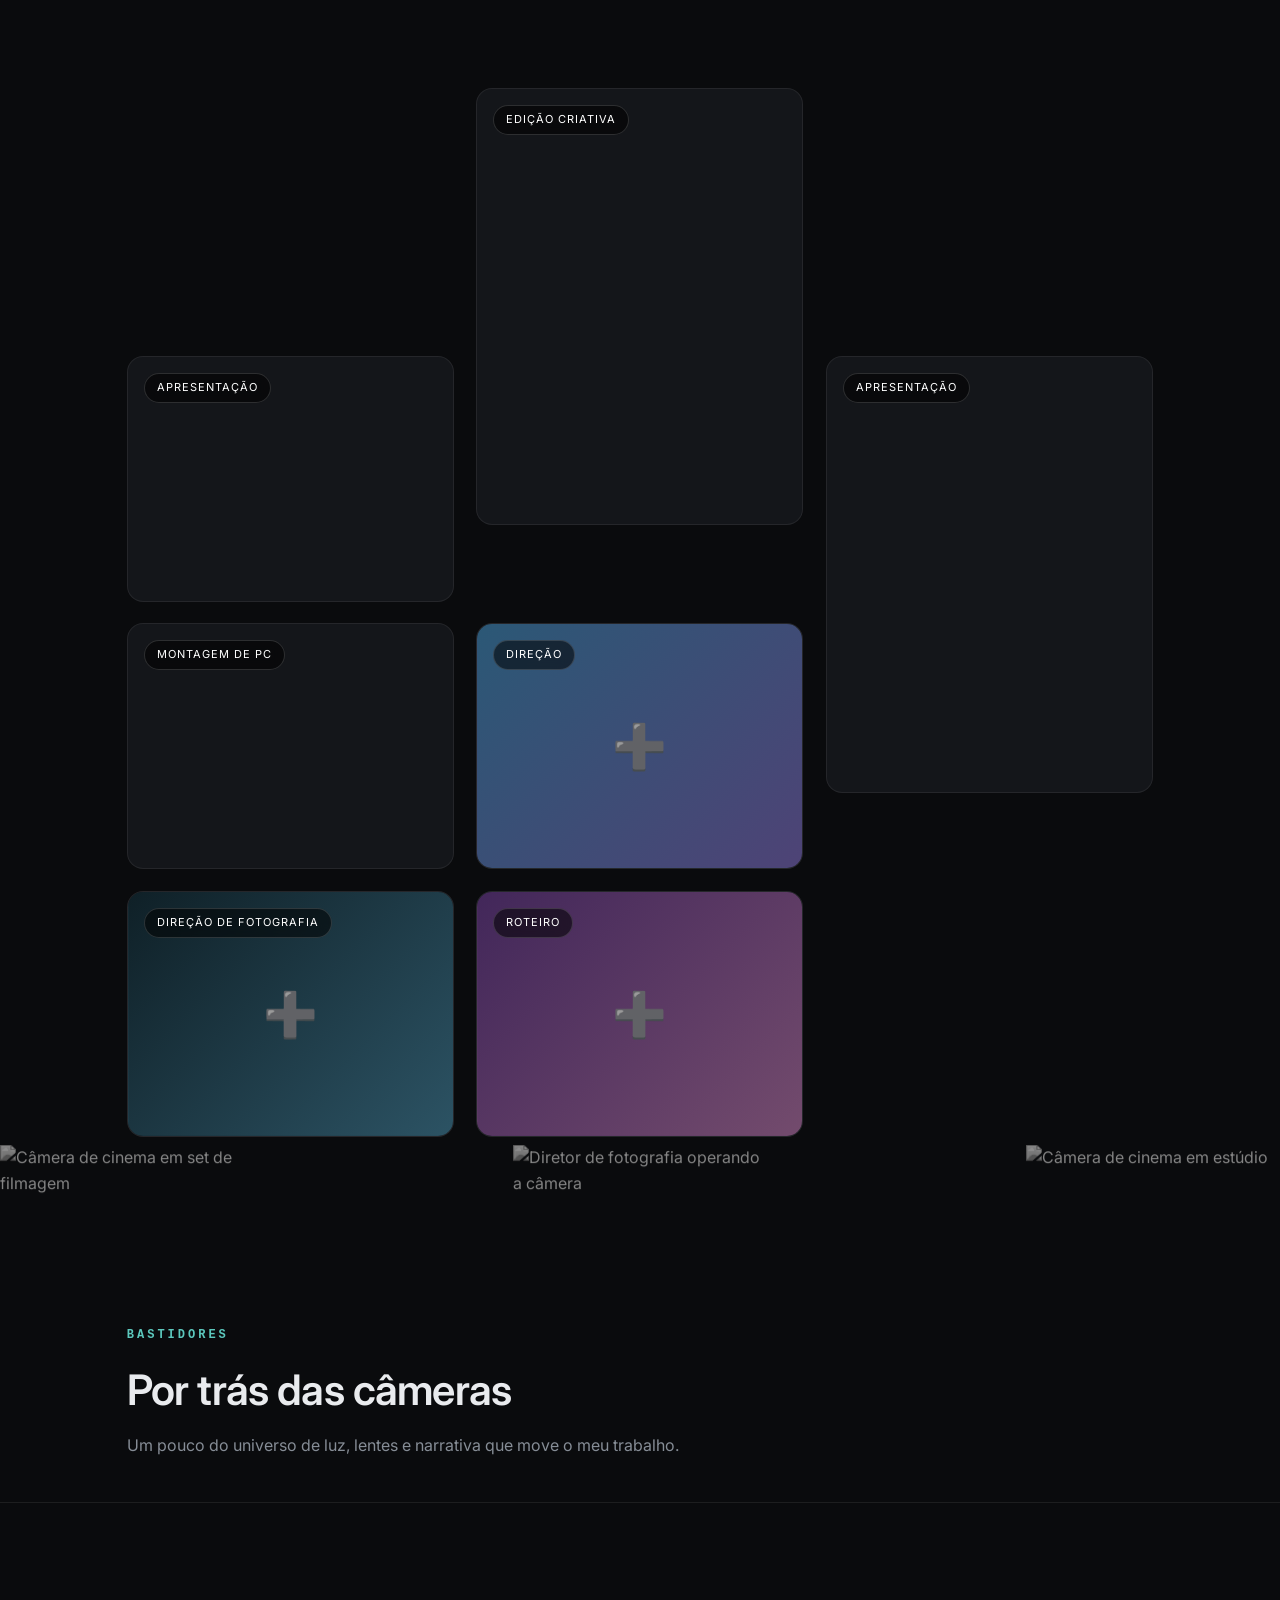
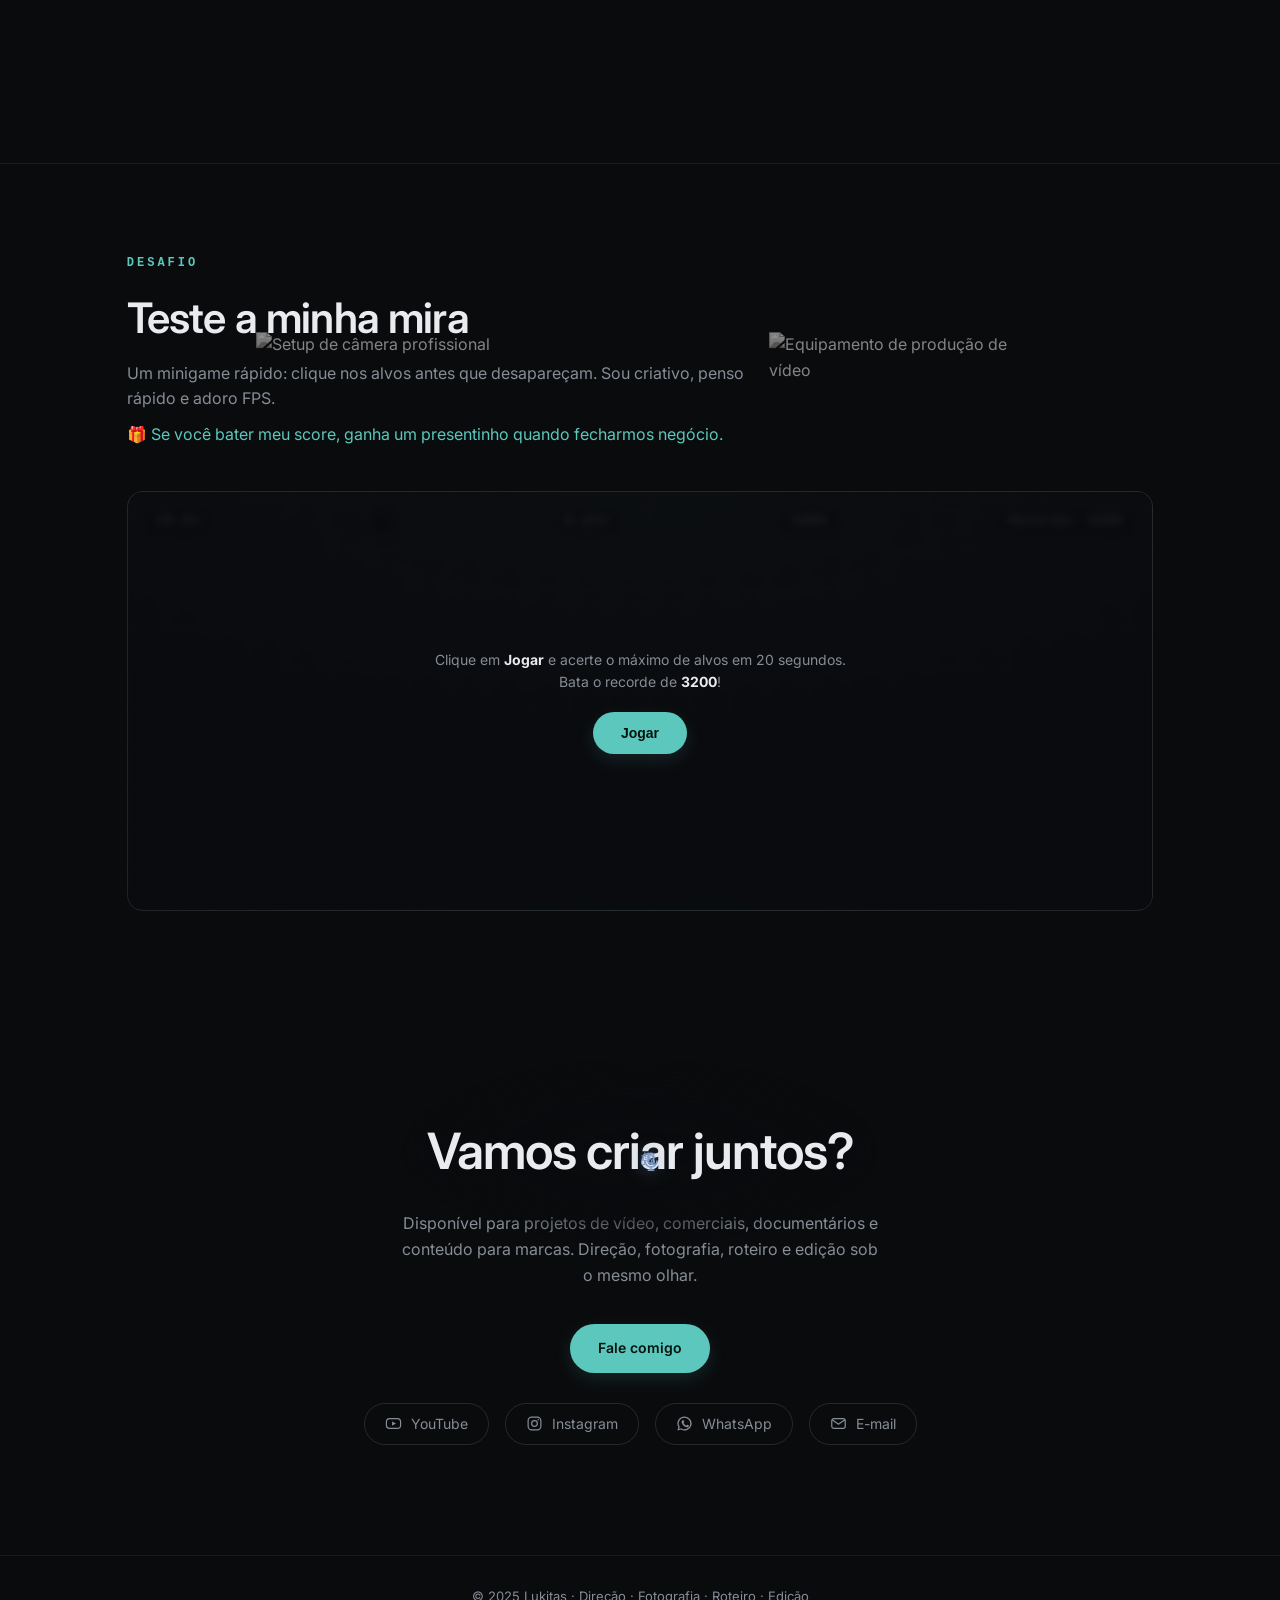
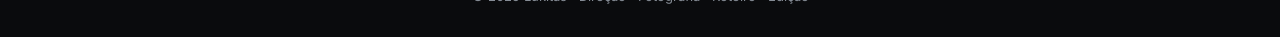
==== commit 181c4847: "Fix audio race condition: canplaythrough could fire before listener; now starts on readyState/loaded" ====
--- a/portfolio/index.html
+++ b/portfolio/index.html
@@ -1130,43 +1130,59 @@
     const btn = document.getElementById('somBtn');
     const dica = document.getElementById('somHint');
     if (!A || !T) return;
-    let pronto = false, mudo = false, comecou = false;
-    window.__player = { ativo: false, alternar: null };
+    let mudo = false, tentando = false, tocandoTrilha = false;
+    window.__player = { ativo: true, alternar: null };
+
     function mostrarDica() { if (dica) dica.classList.remove('oculto'); }
     function esconderDica() { if (dica) dica.classList.add('oculto'); }
     function comSom() { mudo = false; A.muted = false; T.muted = false; if (btn) btn.classList.add('ativo'); esconderDica(); }
+
     function tocarTrilha() {
+      if (tocandoTrilha) return; tocandoTrilha = true;
       T.volume = 0.55; T.loop = true; T.muted = mudo;
       const p = T.play(); if (p && p.catch) p.catch(function () {});
     }
-    function comecar() {
-      if (comecou) return; comecou = true;
-      A.volume = 0.95;
+
+    function tentarTocar() {
+      if (tentando || tocandoTrilha) return;
+      tentando = true;
+      A.volume = 0.95; A.muted = false;
       const p = A.play();
       if (p && p.then) {
-        p.then(function () { comSom(); }).catch(function () { aguardar(); });
-      } else { comSom(); }
-      A.addEventListener('ended', tocarTrilha, { once: true });
-    }
+        p.then(function () { tentando = false; comSom(); })
+         .catch(function (er) {
+            tentando = false;
+            if (er && (er.name === 'NotAllowedError' || er.name === 'AbortError')) { aguardar(); }
+            else { window.__player.ativo = false; }
+         });
+      } else { tentando = false; comSom(); }
+    }
+
     function aguardar() {
       mostrarDica();
-      const eventos = ['pointerdown', 'keydown', 'touchstart', 'wheel', 'scroll'];
-      function h() {
-        eventos.forEach(function (e2) { removeEventListener(e2, h); });
-        comecar();
-      }
-      eventos.forEach(function (e2) { addEventListener(e2, h, { passive: true }); });
-    }
+      const evs = ['pointerdown', 'keydown', 'touchstart', 'wheel', 'scroll'];
+      function h() { evs.forEach(function (e2) { removeEventListener(e2, h); }); tentarTocar(); }
+      evs.forEach(function (e2) { addEventListener(e2, h, { passive: true }); });
+    }
+
     function alternar() {
-      if (mudo) { comSom(); }
+      if (mudo) { comSom(); if (tocandoTrilha && T.paused) { T.play().catch(function () {}); } }
       else { mudo = true; A.muted = true; T.muted = true; if (btn) btn.classList.remove('ativo'); }
     }
-    A.addEventListener('canplaythrough', function () {
-      if (pronto) return; pronto = true;
-      window.__player.ativo = true; window.__player.alternar = alternar;
-      document.body.classList.add('audio-arquivo');
-      comecar();
-    }, { once: true });
+
+    A.addEventListener('ended', tocarTrilha, { once: true });
+    A.addEventListener('error', function () { window.__player.ativo = false; });
+    T.addEventListener('error', function () { window.__player.ativo = false; });
+    window.__player.alternar = alternar;
+    document.body.classList.add('audio-arquivo');
+
+    // Tenta tocar assim que possivel (play() espera o buffer sozinho)
+    if (A.readyState >= 2) { tentarTocar(); }
+    else {
+      A.addEventListener('loadedmetadata', tentarTocar, { once: true });
+      A.addEventListener('canplay', tentarTocar, { once: true });
+      setTimeout(tentarTocar, 300);
+    }
   })();
 
   // ---------- Audio: trilha epica + efeitos de UI ----------
